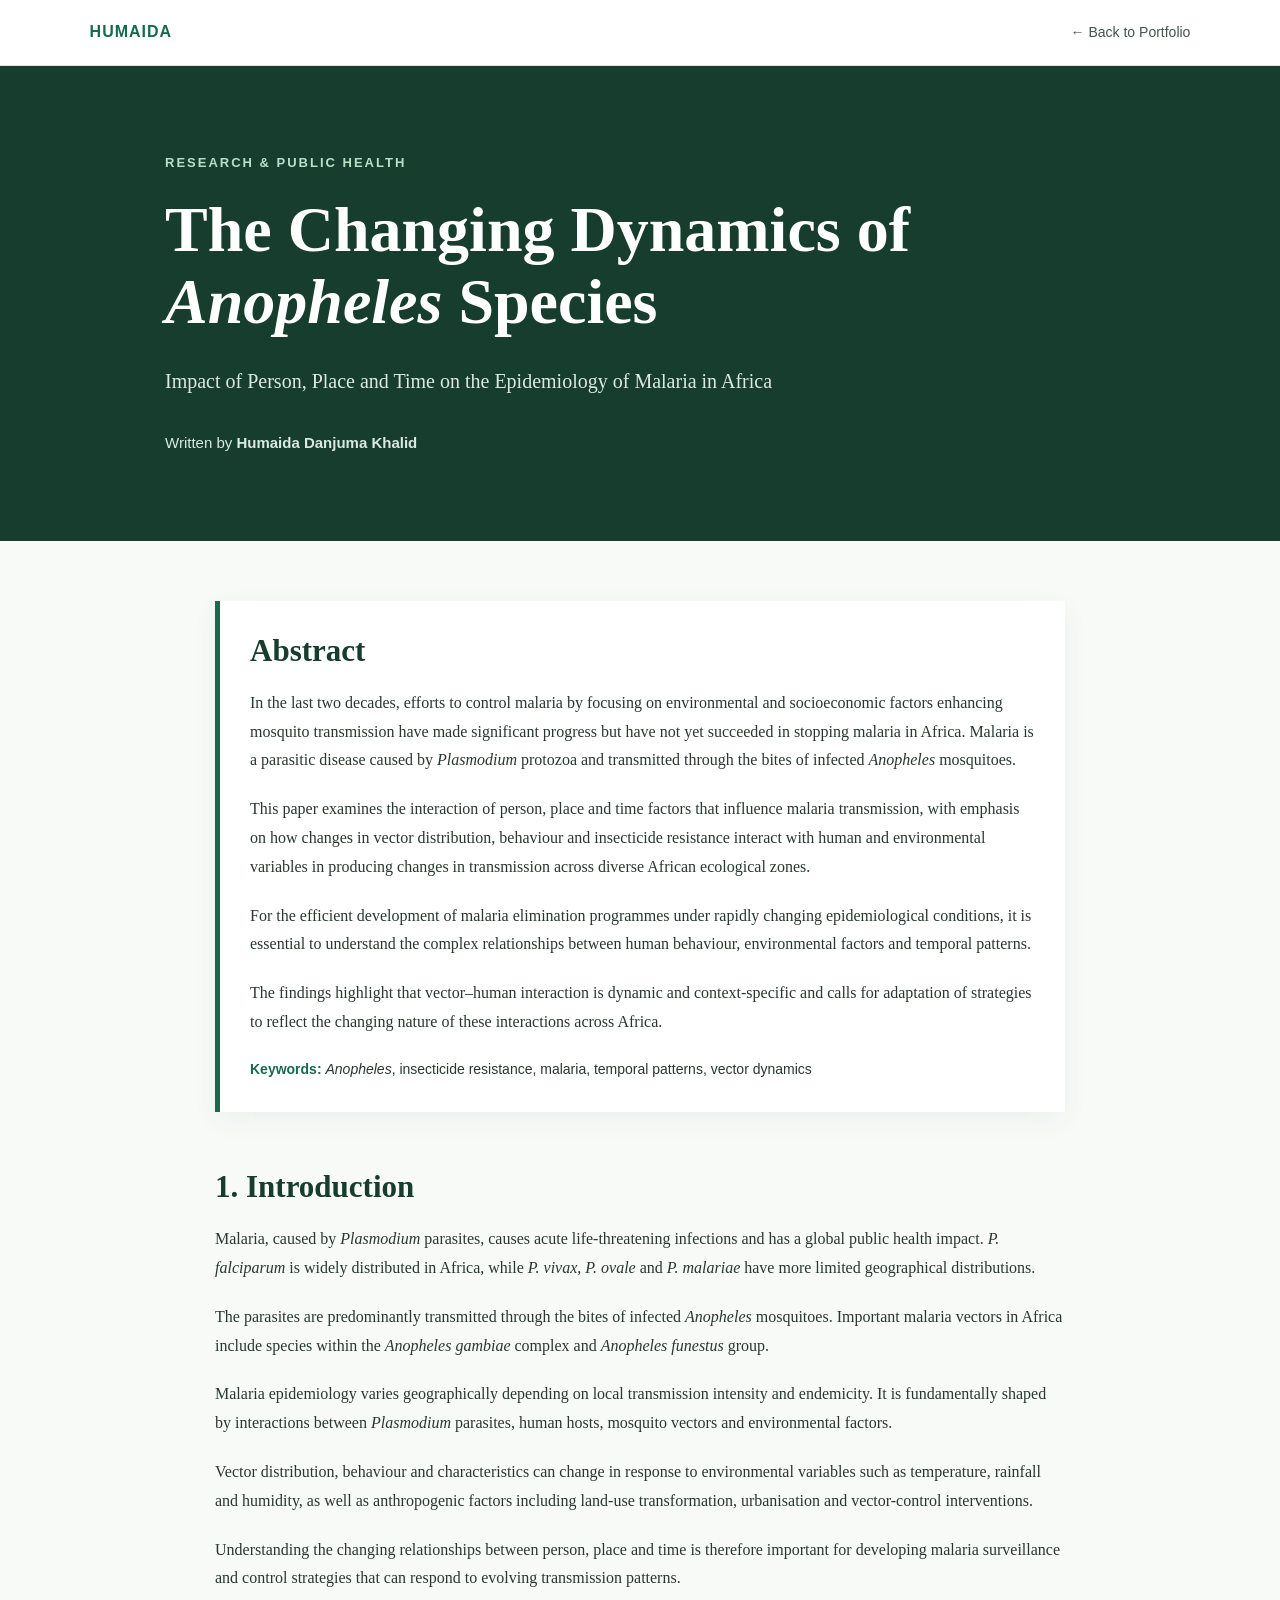
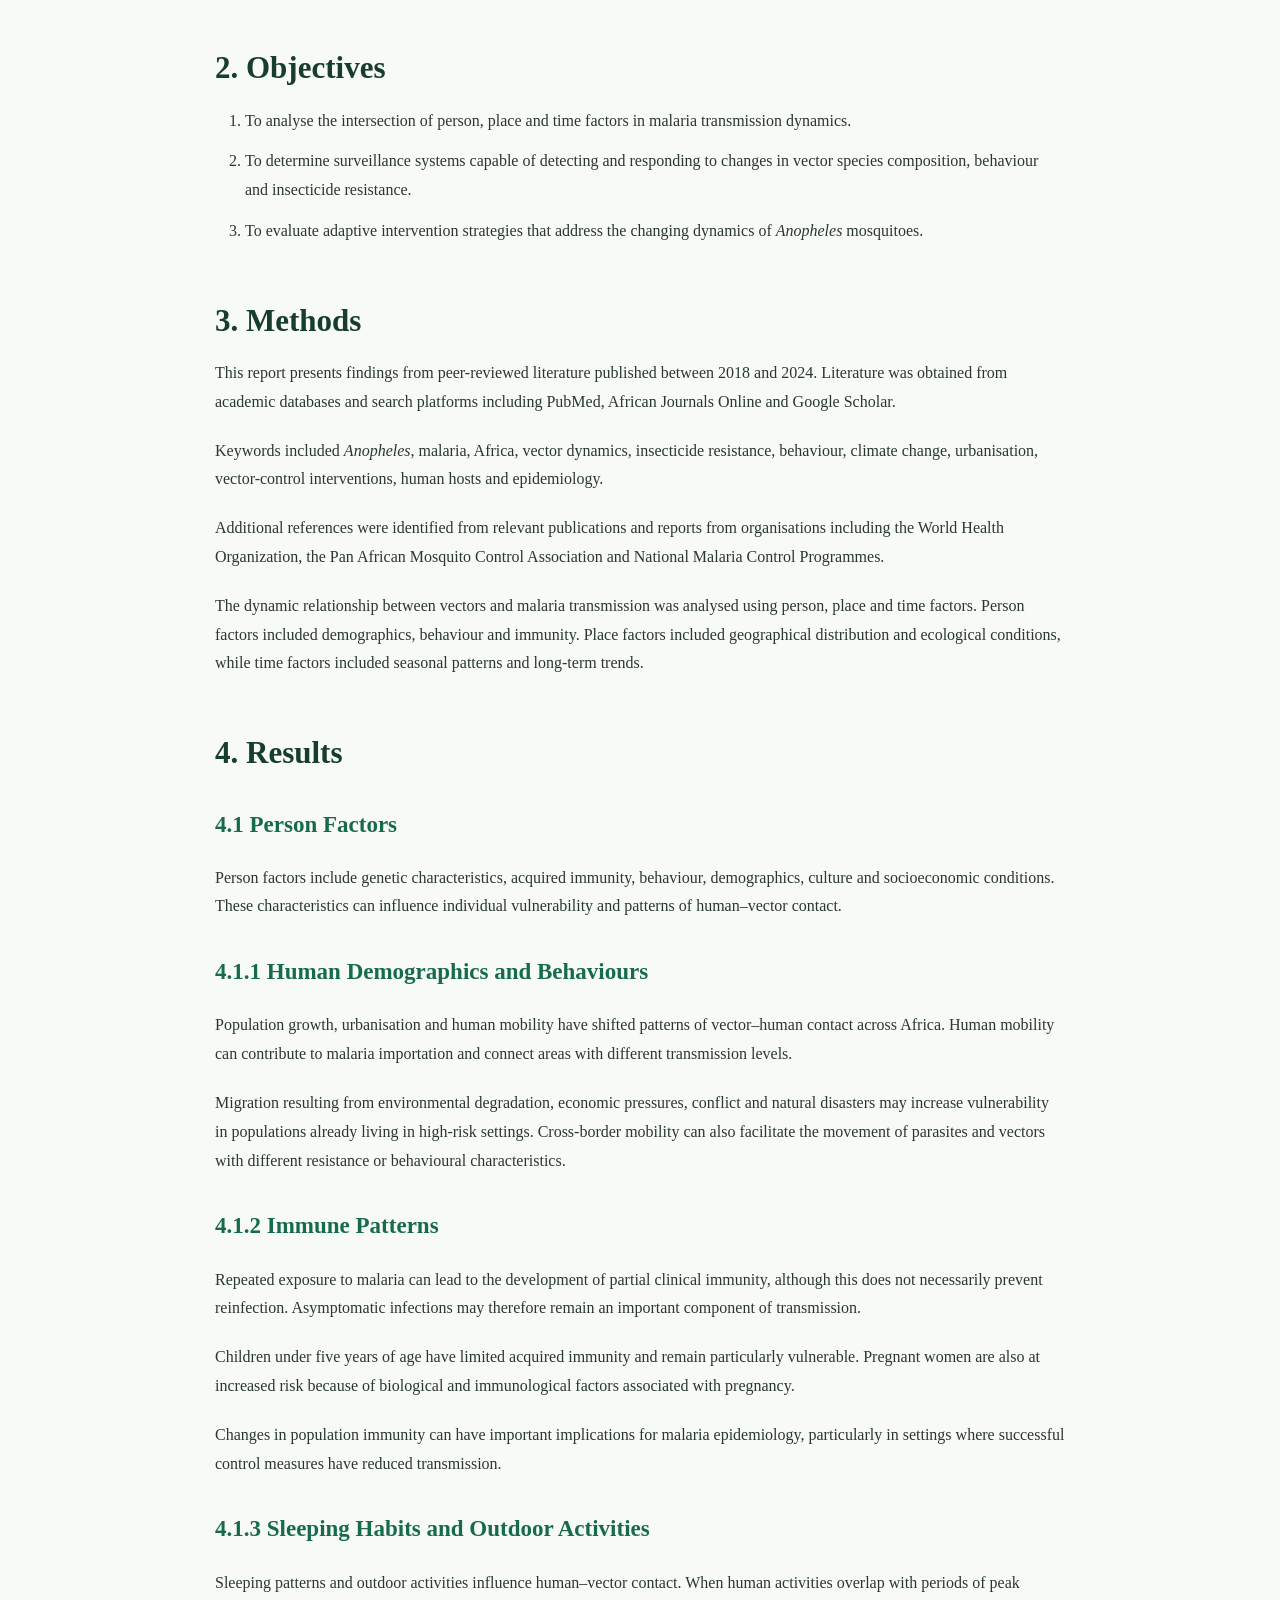
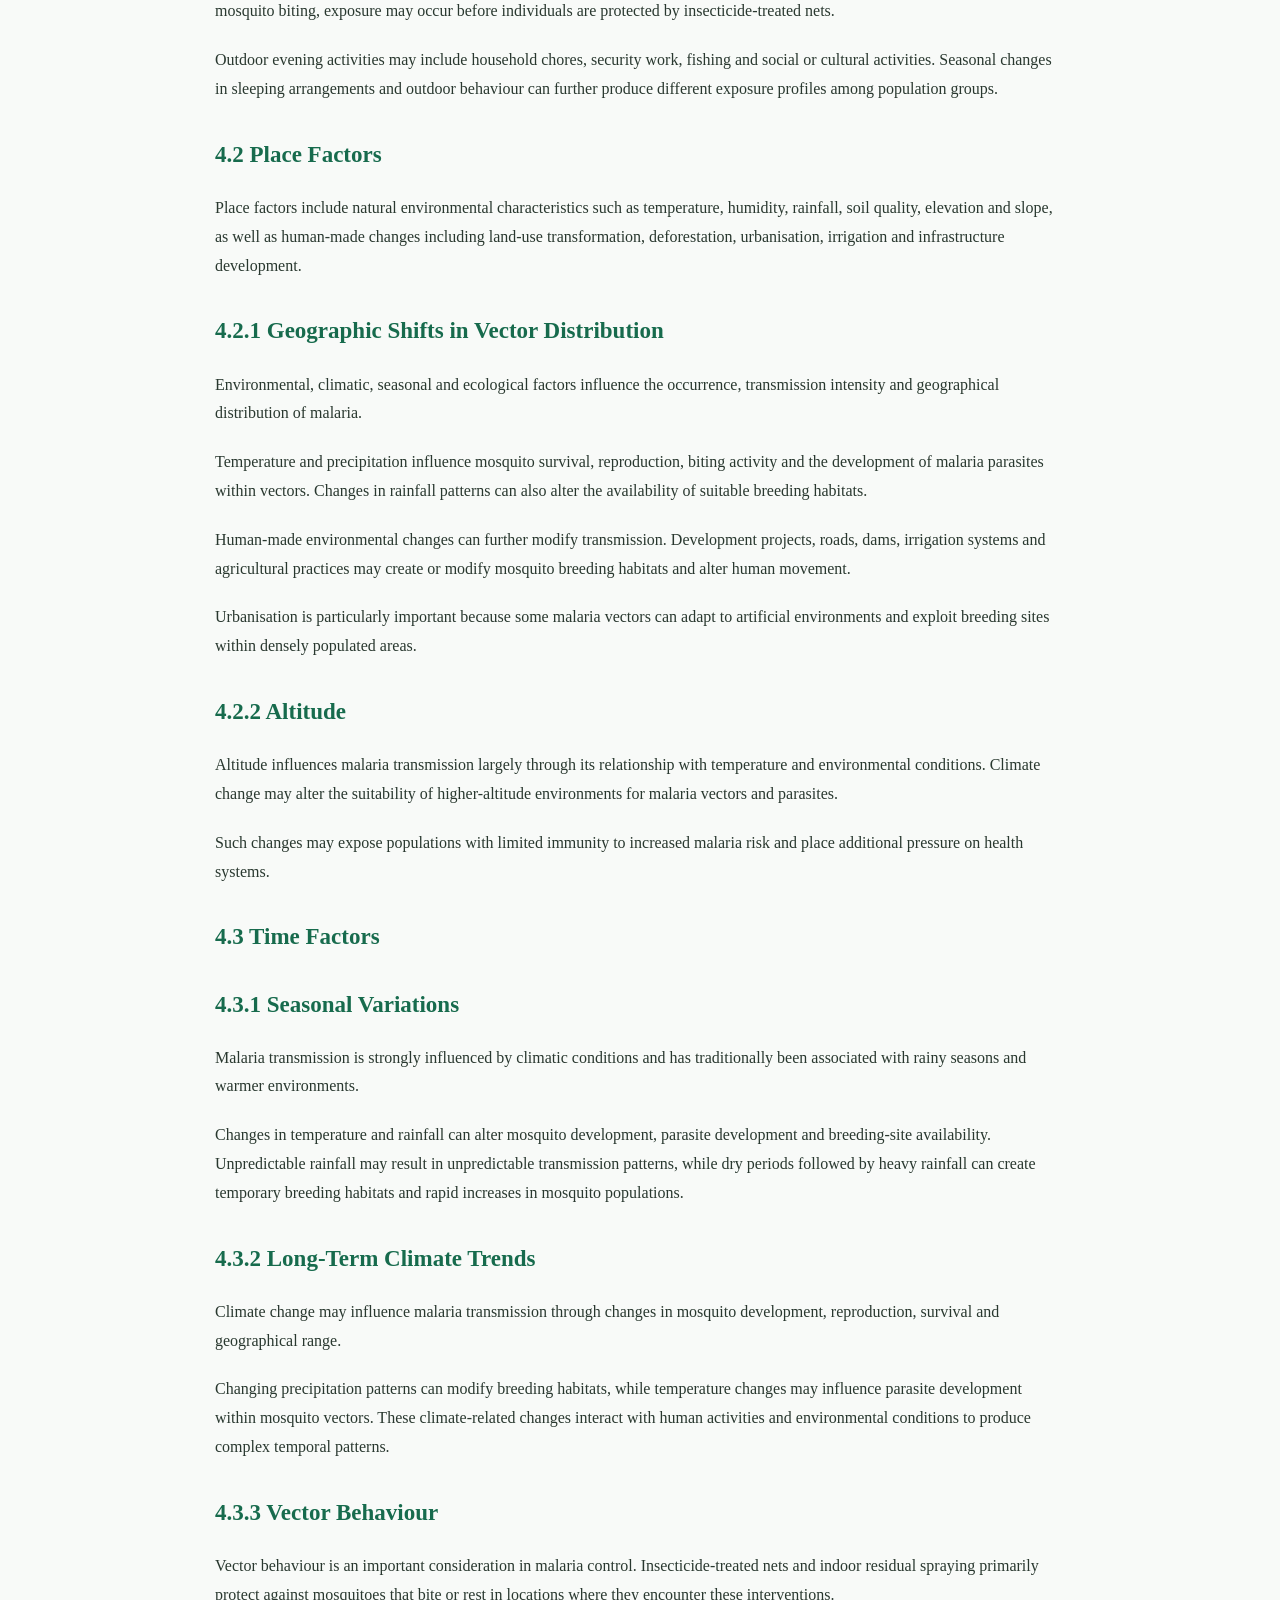
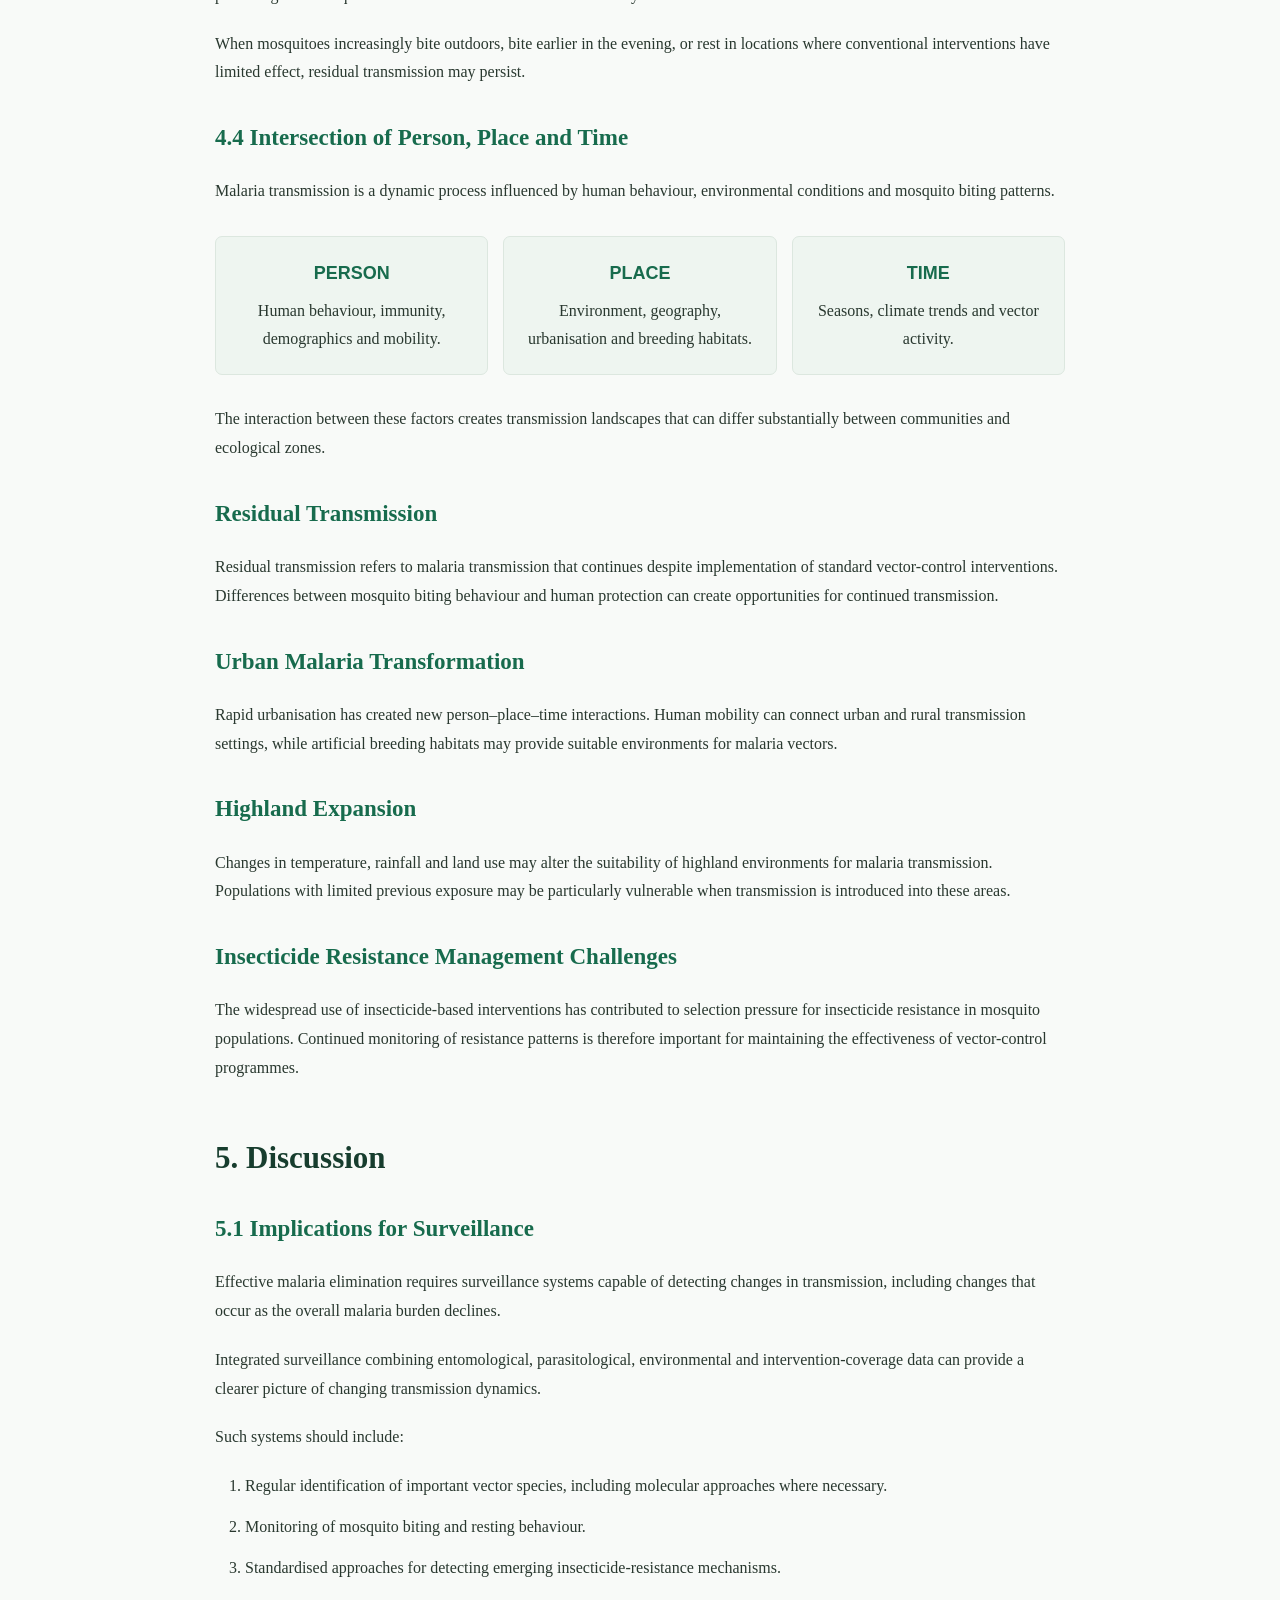
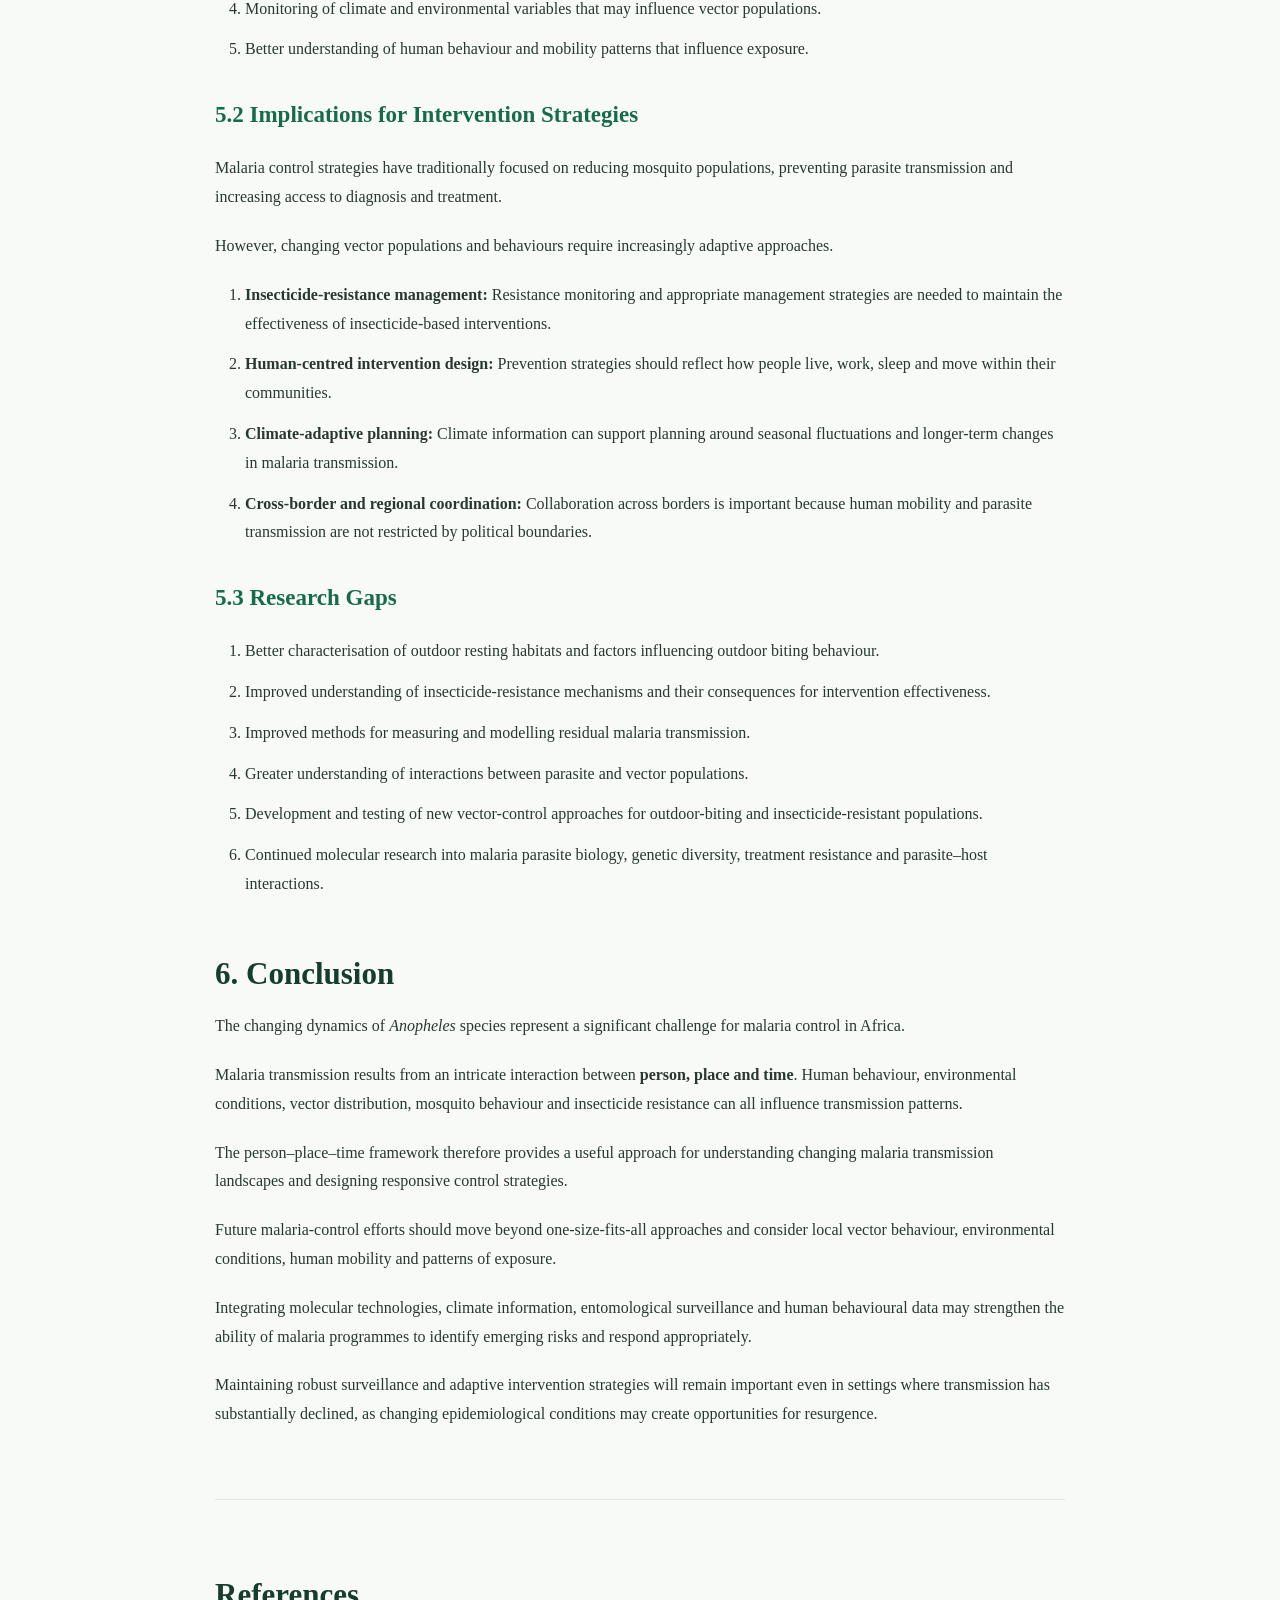
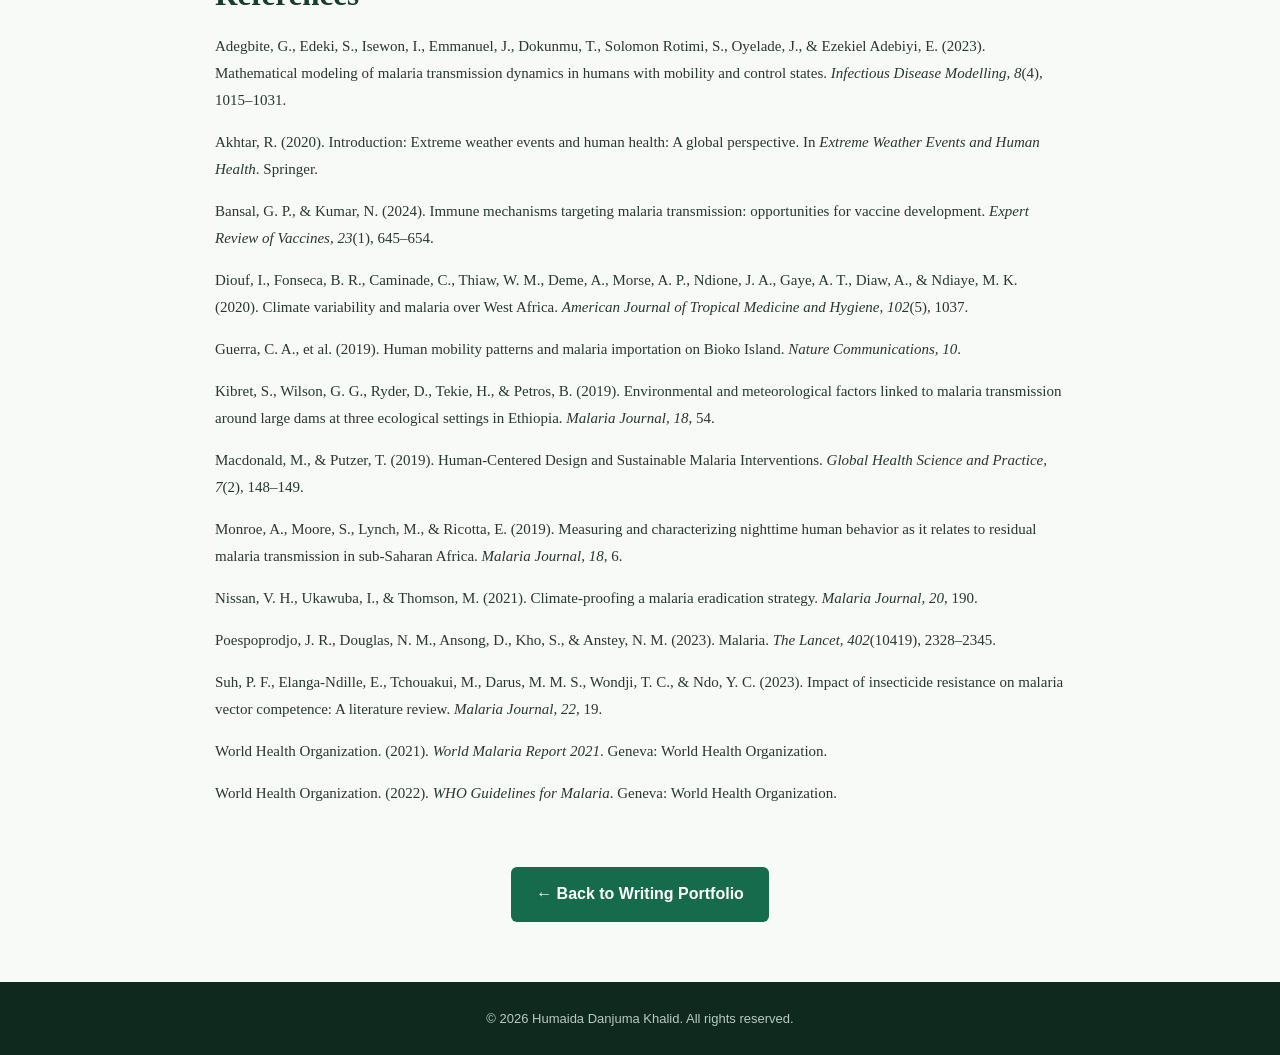
==== anopheles-malaria.html @ da70927d "Anopheles malaria research article" ====
<!DOCTYPE html>
<html lang="en">
<head>
  <meta charset="UTF-8">
  <meta name="viewport" content="width=device-width, initial-scale=1.0">

  <title>The Changing Dynamics of Anopheles Species | Humaida Danjuma Khalid</title>

  <style>
    * {
      box-sizing: border-box;
    }

    body {
      margin: 0;
      background: #f8faf8;
      color: #29382f;
      font-family: Georgia, "Times New Roman", serif;
      line-height: 1.8;
    }

    nav {
      background: white;
      border-bottom: 1px solid #dce7df;
      padding: 18px 7%;
      display: flex;
      justify-content: space-between;
      align-items: center;
      position: sticky;
      top: 0;
      z-index: 20;
    }

    .logo {
      color: #176b4d;
      font-family: Arial, sans-serif;
      font-weight: bold;
      letter-spacing: 1px;
    }

    nav a {
      color: #40564b;
      text-decoration: none;
      font-family: Arial, sans-serif;
      font-size: 14px;
    }

    .article-header {
      background: #173d2e;
      color: white;
      padding: 85px 7%;
    }

    .article-header-inner {
      max-width: 950px;
      margin: auto;
    }

    .category {
      color: #b9dfc9;
      font-family: Arial, sans-serif;
      text-transform: uppercase;
      font-size: 13px;
      font-weight: bold;
      letter-spacing: 2px;
      margin-bottom: 20px;
    }

    h1 {
      font-size: clamp(36px, 6vw, 64px);
      line-height: 1.12;
      margin: 0 0 25px;
    }

    .subtitle {
      font-size: 20px;
      color: #dce9e1;
      max-width: 850px;
    }

    .author {
      margin-top: 30px;
      font-family: Arial, sans-serif;
      font-size: 15px;
      color: #dce9e1;
    }

    main {
      max-width: 900px;
      margin: 60px auto;
      padding: 0 25px;
    }

    .abstract {
      background: white;
      border-left: 5px solid #176b4d;
      padding: 30px;
      margin-bottom: 55px;
      box-shadow: 0 8px 25px rgba(30, 70, 50, 0.05);
    }

    .abstract h2 {
      margin-top: 0;
    }

    .keywords {
      margin-top: 20px;
      font-family: Arial, sans-serif;
      font-size: 14px;
    }

    .keywords strong {
      color: #176b4d;
    }

    h2 {
      color: #173d2e;
      font-size: 31px;
      margin-top: 55px;
      margin-bottom: 18px;
      line-height: 1.3;
    }

    h3 {
      color: #176b4d;
      font-size: 23px;
      margin-top: 35px;
      line-height: 1.4;
    }

    p {
      margin-bottom: 20px;
    }

    ol, ul {
      padding-left: 30px;
    }

    li {
      margin-bottom: 12px;
    }

    .framework {
      display: grid;
      grid-template-columns: repeat(3, 1fr);
      gap: 15px;
      margin: 30px 0;
    }

    .framework div {
      background: #eef5f0;
      border: 1px solid #dce7df;
      padding: 20px;
      text-align: center;
      border-radius: 7px;
    }

    .framework strong {
      display: block;
      color: #176b4d;
      font-family: Arial, sans-serif;
      font-size: 18px;
      margin-bottom: 7px;
    }

    .references {
      border-top: 1px solid #dce7df;
      margin-top: 70px;
      padding-top: 20px;
    }

    .references p {
      font-size: 15px;
      margin-bottom: 14px;
      overflow-wrap: anywhere;
    }

    .back {
      margin-top: 60px;
      text-align: center;
    }

    .button {
      display: inline-block;
      background: #176b4d;
      color: white;
      text-decoration: none;
      padding: 13px 25px;
      border-radius: 6px;
      font-family: Arial, sans-serif;
      font-weight: bold;
    }

    .button:hover {
      background: #0f513a;
    }

    footer {
      background: #10291f;
      color: #b9c9c0;
      text-align: center;
      padding: 25px;
      font-family: Arial, sans-serif;
      font-size: 13px;
    }

    @media (max-width: 700px) {
      .article-header {
        padding: 60px 6%;
      }

      main {
        padding: 0 18px;
        margin-top: 40px;
      }

      .framework {
        grid-template-columns: 1fr;
      }

      h2 {
        font-size: 27px;
      }
    }
  </style>
</head>

<body>

<nav>
  <div class="logo">HUMAIDA</div>
  <a href="index.html">← Back to Portfolio</a>
</nav>

<header class="article-header">
  <div class="article-header-inner">

    <div class="category">Research & Public Health</div>

    <h1>
      The Changing Dynamics of <i>Anopheles</i> Species
    </h1>

    <div class="subtitle">
      Impact of Person, Place and Time on the Epidemiology of Malaria in Africa
    </div>

    <div class="author">
      Written by <strong>Humaida Danjuma Khalid</strong>
    </div>

  </div>
</header>

<main>

  <section class="abstract">

    <h2>Abstract</h2>

    <p>
      In the last two decades, efforts to control malaria by focusing on
      environmental and socioeconomic factors enhancing mosquito transmission
      have made significant progress but have not yet succeeded in stopping
      malaria in Africa. Malaria is a parasitic disease caused by
      <i>Plasmodium</i> protozoa and transmitted through the bites of infected
      <i>Anopheles</i> mosquitoes.
    </p>

    <p>
      This paper examines the interaction of person, place and time factors
      that influence malaria transmission, with emphasis on how changes in
      vector distribution, behaviour and insecticide resistance interact with
      human and environmental variables in producing changes in transmission
      across diverse African ecological zones.
    </p>

    <p>
      For the efficient development of malaria elimination programmes under
      rapidly changing epidemiological conditions, it is essential to
      understand the complex relationships between human behaviour,
      environmental factors and temporal patterns.
    </p>

    <p>
      The findings highlight that vector–human interaction is dynamic and
      context-specific and calls for adaptation of strategies to reflect the
      changing nature of these interactions across Africa.
    </p>

    <div class="keywords">
      <strong>Keywords:</strong>
      <i>Anopheles</i>, insecticide resistance, malaria, temporal patterns,
      vector dynamics
    </div>

  </section>


  <h2>1. Introduction</h2>

  <p>
    Malaria, caused by <i>Plasmodium</i> parasites, causes acute
    life-threatening infections and has a global public health impact.
    <i>P. falciparum</i> is widely distributed in Africa, while
    <i>P. vivax</i>, <i>P. ovale</i> and <i>P. malariae</i> have more
    limited geographical distributions.
  </p>

  <p>
    The parasites are predominantly transmitted through the bites of infected
    <i>Anopheles</i> mosquitoes. Important malaria vectors in Africa include
    species within the <i>Anopheles gambiae</i> complex and
    <i>Anopheles funestus</i> group.
  </p>

  <p>
    Malaria epidemiology varies geographically depending on local transmission
    intensity and endemicity. It is fundamentally shaped by interactions
    between <i>Plasmodium</i> parasites, human hosts, mosquito vectors and
    environmental factors.
  </p>

  <p>
    Vector distribution, behaviour and characteristics can change in response
    to environmental variables such as temperature, rainfall and humidity,
    as well as anthropogenic factors including land-use transformation,
    urbanisation and vector-control interventions.
  </p>

  <p>
    Understanding the changing relationships between person, place and time is
    therefore important for developing malaria surveillance and control
    strategies that can respond to evolving transmission patterns.
  </p>


  <h2>2. Objectives</h2>

  <ol>
    <li>
      To analyse the intersection of person, place and time factors in malaria
      transmission dynamics.
    </li>

    <li>
      To determine surveillance systems capable of detecting and responding to
      changes in vector species composition, behaviour and insecticide
      resistance.
    </li>

    <li>
      To evaluate adaptive intervention strategies that address the changing
      dynamics of <i>Anopheles</i> mosquitoes.
    </li>
  </ol>


  <h2>3. Methods</h2>

  <p>
    This report presents findings from peer-reviewed literature published
    between 2018 and 2024. Literature was obtained from academic databases
    and search platforms including PubMed, African Journals Online and
    Google Scholar.
  </p>

  <p>
    Keywords included <i>Anopheles</i>, malaria, Africa, vector dynamics,
    insecticide resistance, behaviour, climate change, urbanisation,
    vector-control interventions, human hosts and epidemiology.
  </p>

  <p>
    Additional references were identified from relevant publications and
    reports from organisations including the World Health Organization,
    the Pan African Mosquito Control Association and National Malaria Control
    Programmes.
  </p>

  <p>
    The dynamic relationship between vectors and malaria transmission was
    analysed using person, place and time factors. Person factors included
    demographics, behaviour and immunity. Place factors included geographical
    distribution and ecological conditions, while time factors included
    seasonal patterns and long-term trends.
  </p>


  <h2>4. Results</h2>

  <h3>4.1 Person Factors</h3>

  <p>
    Person factors include genetic characteristics, acquired immunity,
    behaviour, demographics, culture and socioeconomic conditions. These
    characteristics can influence individual vulnerability and patterns of
    human–vector contact.
  </p>

  <h3>4.1.1 Human Demographics and Behaviours</h3>

  <p>
    Population growth, urbanisation and human mobility have shifted patterns
    of vector–human contact across Africa. Human mobility can contribute to
    malaria importation and connect areas with different transmission levels.
  </p>

  <p>
    Migration resulting from environmental degradation, economic pressures,
    conflict and natural disasters may increase vulnerability in populations
    already living in high-risk settings. Cross-border mobility can also
    facilitate the movement of parasites and vectors with different
    resistance or behavioural characteristics.
  </p>

  <h3>4.1.2 Immune Patterns</h3>

  <p>
    Repeated exposure to malaria can lead to the development of partial
    clinical immunity, although this does not necessarily prevent
    reinfection. Asymptomatic infections may therefore remain an important
    component of transmission.
  </p>

  <p>
    Children under five years of age have limited acquired immunity and remain
    particularly vulnerable. Pregnant women are also at increased risk because
    of biological and immunological factors associated with pregnancy.
  </p>

  <p>
    Changes in population immunity can have important implications for malaria
    epidemiology, particularly in settings where successful control measures
    have reduced transmission.
  </p>


  <h3>4.1.3 Sleeping Habits and Outdoor Activities</h3>

  <p>
    Sleeping patterns and outdoor activities influence human–vector contact.
    When human activities overlap with periods of peak mosquito biting,
    exposure may occur before individuals are protected by insecticide-treated
    nets.
  </p>

  <p>
    Outdoor evening activities may include household chores, security work,
    fishing and social or cultural activities. Seasonal changes in sleeping
    arrangements and outdoor behaviour can further produce different exposure
    profiles among population groups.
  </p>


  <h3>4.2 Place Factors</h3>

  <p>
    Place factors include natural environmental characteristics such as
    temperature, humidity, rainfall, soil quality, elevation and slope, as
    well as human-made changes including land-use transformation,
    deforestation, urbanisation, irrigation and infrastructure development.
  </p>


  <h3>4.2.1 Geographic Shifts in Vector Distribution</h3>

  <p>
    Environmental, climatic, seasonal and ecological factors influence the
    occurrence, transmission intensity and geographical distribution of
    malaria.
  </p>

  <p>
    Temperature and precipitation influence mosquito survival, reproduction,
    biting activity and the development of malaria parasites within vectors.
    Changes in rainfall patterns can also alter the availability of suitable
    breeding habitats.
  </p>

  <p>
    Human-made environmental changes can further modify transmission.
    Development projects, roads, dams, irrigation systems and agricultural
    practices may create or modify mosquito breeding habitats and alter human
    movement.
  </p>

  <p>
    Urbanisation is particularly important because some malaria vectors can
    adapt to artificial environments and exploit breeding sites within
    densely populated areas.
  </p>


  <h3>4.2.2 Altitude</h3>

  <p>
    Altitude influences malaria transmission largely through its relationship
    with temperature and environmental conditions. Climate change may alter
    the suitability of higher-altitude environments for malaria vectors and
    parasites.
  </p>

  <p>
    Such changes may expose populations with limited immunity to increased
    malaria risk and place additional pressure on health systems.
  </p>


  <h3>4.3 Time Factors</h3>

  <h3>4.3.1 Seasonal Variations</h3>

  <p>
    Malaria transmission is strongly influenced by climatic conditions and
    has traditionally been associated with rainy seasons and warmer
    environments.
  </p>

  <p>
    Changes in temperature and rainfall can alter mosquito development,
    parasite development and breeding-site availability. Unpredictable
    rainfall may result in unpredictable transmission patterns, while dry
    periods followed by heavy rainfall can create temporary breeding habitats
    and rapid increases in mosquito populations.
  </p>


  <h3>4.3.2 Long-Term Climate Trends</h3>

  <p>
    Climate change may influence malaria transmission through changes in
    mosquito development, reproduction, survival and geographical range.
  </p>

  <p>
    Changing precipitation patterns can modify breeding habitats, while
    temperature changes may influence parasite development within mosquito
    vectors. These climate-related changes interact with human activities and
    environmental conditions to produce complex temporal patterns.
  </p>


  <h3>4.3.3 Vector Behaviour</h3>

  <p>
    Vector behaviour is an important consideration in malaria control.
    Insecticide-treated nets and indoor residual spraying primarily protect
    against mosquitoes that bite or rest in locations where they encounter
    these interventions.
  </p>

  <p>
    When mosquitoes increasingly bite outdoors, bite earlier in the evening,
    or rest in locations where conventional interventions have limited
    effect, residual transmission may persist.
  </p>


  <h3>4.4 Intersection of Person, Place and Time</h3>

  <p>
    Malaria transmission is a dynamic process influenced by human behaviour,
    environmental conditions and mosquito biting patterns.
  </p>

  <div class="framework">

    <div>
      <strong>PERSON</strong>
      Human behaviour, immunity, demographics and mobility.
    </div>

    <div>
      <strong>PLACE</strong>
      Environment, geography, urbanisation and breeding habitats.
    </div>

    <div>
      <strong>TIME</strong>
      Seasons, climate trends and vector activity.
    </div>

  </div>

  <p>
    The interaction between these factors creates transmission landscapes
    that can differ substantially between communities and ecological zones.
  </p>


  <h3>Residual Transmission</h3>

  <p>
    Residual transmission refers to malaria transmission that continues
    despite implementation of standard vector-control interventions.
    Differences between mosquito biting behaviour and human protection can
    create opportunities for continued transmission.
  </p>


  <h3>Urban Malaria Transformation</h3>

  <p>
    Rapid urbanisation has created new person–place–time interactions.
    Human mobility can connect urban and rural transmission settings, while
    artificial breeding habitats may provide suitable environments for
    malaria vectors.
  </p>


  <h3>Highland Expansion</h3>

  <p>
    Changes in temperature, rainfall and land use may alter the suitability
    of highland environments for malaria transmission. Populations with
    limited previous exposure may be particularly vulnerable when transmission
    is introduced into these areas.
  </p>


  <h3>Insecticide Resistance Management Challenges</h3>

  <p>
    The widespread use of insecticide-based interventions has contributed to
    selection pressure for insecticide resistance in mosquito populations.
    Continued monitoring of resistance patterns is therefore important for
    maintaining the effectiveness of vector-control programmes.
  </p>


  <h2>5. Discussion</h2>

  <h3>5.1 Implications for Surveillance</h3>

  <p>
    Effective malaria elimination requires surveillance systems capable of
    detecting changes in transmission, including changes that occur as the
    overall malaria burden declines.
  </p>

  <p>
    Integrated surveillance combining entomological, parasitological,
    environmental and intervention-coverage data can provide a clearer picture
    of changing transmission dynamics.
  </p>

  <p>Such systems should include:</p>

  <ol>
    <li>
      Regular identification of important vector species, including molecular
      approaches where necessary.
    </li>

    <li>
      Monitoring of mosquito biting and resting behaviour.
    </li>

    <li>
      Standardised approaches for detecting emerging insecticide-resistance
      mechanisms.
    </li>

    <li>
      Monitoring of climate and environmental variables that may influence
      vector populations.
    </li>

    <li>
      Better understanding of human behaviour and mobility patterns that
      influence exposure.
    </li>
  </ol>


  <h3>5.2 Implications for Intervention Strategies</h3>

  <p>
    Malaria control strategies have traditionally focused on reducing mosquito
    populations, preventing parasite transmission and increasing access to
    diagnosis and treatment.
  </p>

  <p>
    However, changing vector populations and behaviours require increasingly
    adaptive approaches.
  </p>

  <ol>

    <li>
      <strong>Insecticide-resistance management:</strong>
      Resistance monitoring and appropriate management strategies are needed
      to maintain the effectiveness of insecticide-based interventions.
    </li>

    <li>
      <strong>Human-centred intervention design:</strong>
      Prevention strategies should reflect how people live, work, sleep and
      move within their communities.
    </li>

    <li>
      <strong>Climate-adaptive planning:</strong>
      Climate information can support planning around seasonal fluctuations
      and longer-term changes in malaria transmission.
    </li>

    <li>
      <strong>Cross-border and regional coordination:</strong>
      Collaboration across borders is important because human mobility and
      parasite transmission are not restricted by political boundaries.
    </li>

  </ol>


  <h3>5.3 Research Gaps</h3>

  <ol>

    <li>
      Better characterisation of outdoor resting habitats and factors
      influencing outdoor biting behaviour.
    </li>

    <li>
      Improved understanding of insecticide-resistance mechanisms and their
      consequences for intervention effectiveness.
    </li>

    <li>
      Improved methods for measuring and modelling residual malaria
      transmission.
    </li>

    <li>
      Greater understanding of interactions between parasite and vector
      populations.
    </li>

    <li>
      Development and testing of new vector-control approaches for
      outdoor-biting and insecticide-resistant populations.
    </li>

    <li>
      Continued molecular research into malaria parasite biology, genetic
      diversity, treatment resistance and parasite–host interactions.
    </li>

  </ol>


  <h2>6. Conclusion</h2>

  <p>
    The changing dynamics of <i>Anopheles</i> species represent a significant
    challenge for malaria control in Africa.
  </p>

  <p>
    Malaria transmission results from an intricate interaction between
    <strong>person, place and time</strong>. Human behaviour, environmental
    conditions, vector distribution, mosquito behaviour and insecticide
    resistance can all influence transmission patterns.
  </p>

  <p>
    The person–place–time framework therefore provides a useful approach for
    understanding changing malaria transmission landscapes and designing
    responsive control strategies.
  </p>

  <p>
    Future malaria-control efforts should move beyond one-size-fits-all
    approaches and consider local vector behaviour, environmental conditions,
    human mobility and patterns of exposure.
  </p>

  <p>
    Integrating molecular technologies, climate information, entomological
    surveillance and human behavioural data may strengthen the ability of
    malaria programmes to identify emerging risks and respond appropriately.
  </p>

  <p>
    Maintaining robust surveillance and adaptive intervention strategies will
    remain important even in settings where transmission has substantially
    declined, as changing epidemiological conditions may create opportunities
    for resurgence.
  </p>


  <section class="references">

    <h2>References</h2>

    <p>
      Adegbite, G., Edeki, S., Isewon, I., Emmanuel, J., Dokunmu, T.,
      Solomon Rotimi, S., Oyelade, J., &amp; Ezekiel Adebiyi, E. (2023).
      Mathematical modeling of malaria transmission dynamics in humans with
      mobility and control states. <i>Infectious Disease Modelling, 8</i>(4),
      1015–1031.
    </p>

    <p>
      Akhtar, R. (2020). Introduction: Extreme weather events and human health:
      A global perspective. In <i>Extreme Weather Events and Human Health</i>.
      Springer.
    </p>

    <p>
      Bansal, G. P., &amp; Kumar, N. (2024). Immune mechanisms targeting
      malaria transmission: opportunities for vaccine development.
      <i>Expert Review of Vaccines, 23</i>(1), 645–654.
    </p>

    <p>
      Diouf, I., Fonseca, B. R., Caminade, C., Thiaw, W. M., Deme, A.,
      Morse, A. P., Ndione, J. A., Gaye, A. T., Diaw, A., &amp; Ndiaye, M. K.
      (2020). Climate variability and malaria over West Africa.
      <i>American Journal of Tropical Medicine and Hygiene, 102</i>(5), 1037.
    </p>

    <p>
      Guerra, C. A., et al. (2019). Human mobility patterns and malaria
      importation on Bioko Island. <i>Nature Communications, 10</i>.
    </p>

    <p>
      Kibret, S., Wilson, G. G., Ryder, D., Tekie, H., &amp; Petros, B. (2019).
      Environmental and meteorological factors linked to malaria transmission
      around large dams at three ecological settings in Ethiopia.
      <i>Malaria Journal, 18</i>, 54.
    </p>

    <p>
      Macdonald, M., &amp; Putzer, T. (2019). Human-Centered Design and
      Sustainable Malaria Interventions. <i>Global Health Science and Practice,
      7</i>(2), 148–149.
    </p>

    <p>
      Monroe, A., Moore, S., Lynch, M., &amp; Ricotta, E. (2019). Measuring
      and characterizing nighttime human behavior as it relates to residual
      malaria transmission in sub-Saharan Africa. <i>Malaria Journal, 18</i>, 6.
    </p>

    <p>
      Nissan, V. H., Ukawuba, I., &amp; Thomson, M. (2021). Climate-proofing
      a malaria eradication strategy. <i>Malaria Journal, 20</i>, 190.
    </p>

    <p>
      Poespoprodjo, J. R., Douglas, N. M., Ansong, D., Kho, S., &amp;
      Anstey, N. M. (2023). Malaria. <i>The Lancet, 402</i>(10419), 2328–2345.
    </p>

    <p>
      Suh, P. F., Elanga-Ndille, E., Tchouakui, M., Darus, M. M. S.,
      Wondji, T. C., &amp; Ndo, Y. C. (2023). Impact of insecticide resistance
      on malaria vector competence: A literature review.
      <i>Malaria Journal, 22</i>, 19.
    </p>

    <p>
      World Health Organization. (2021). <i>World Malaria Report 2021</i>.
      Geneva: World Health Organization.
    </p>

    <p>
      World Health Organization. (2022). <i>WHO Guidelines for Malaria</i>.
      Geneva: World Health Organization.
    </p>

  </section>


  <div class="back">
    <a href="index.html" class="button">
      ← Back to Writing Portfolio
    </a>
  </div>

</main>

<footer>
  © 2026 Humaida Danjuma Khalid. All rights reserved.
</footer>

</body>
</html>
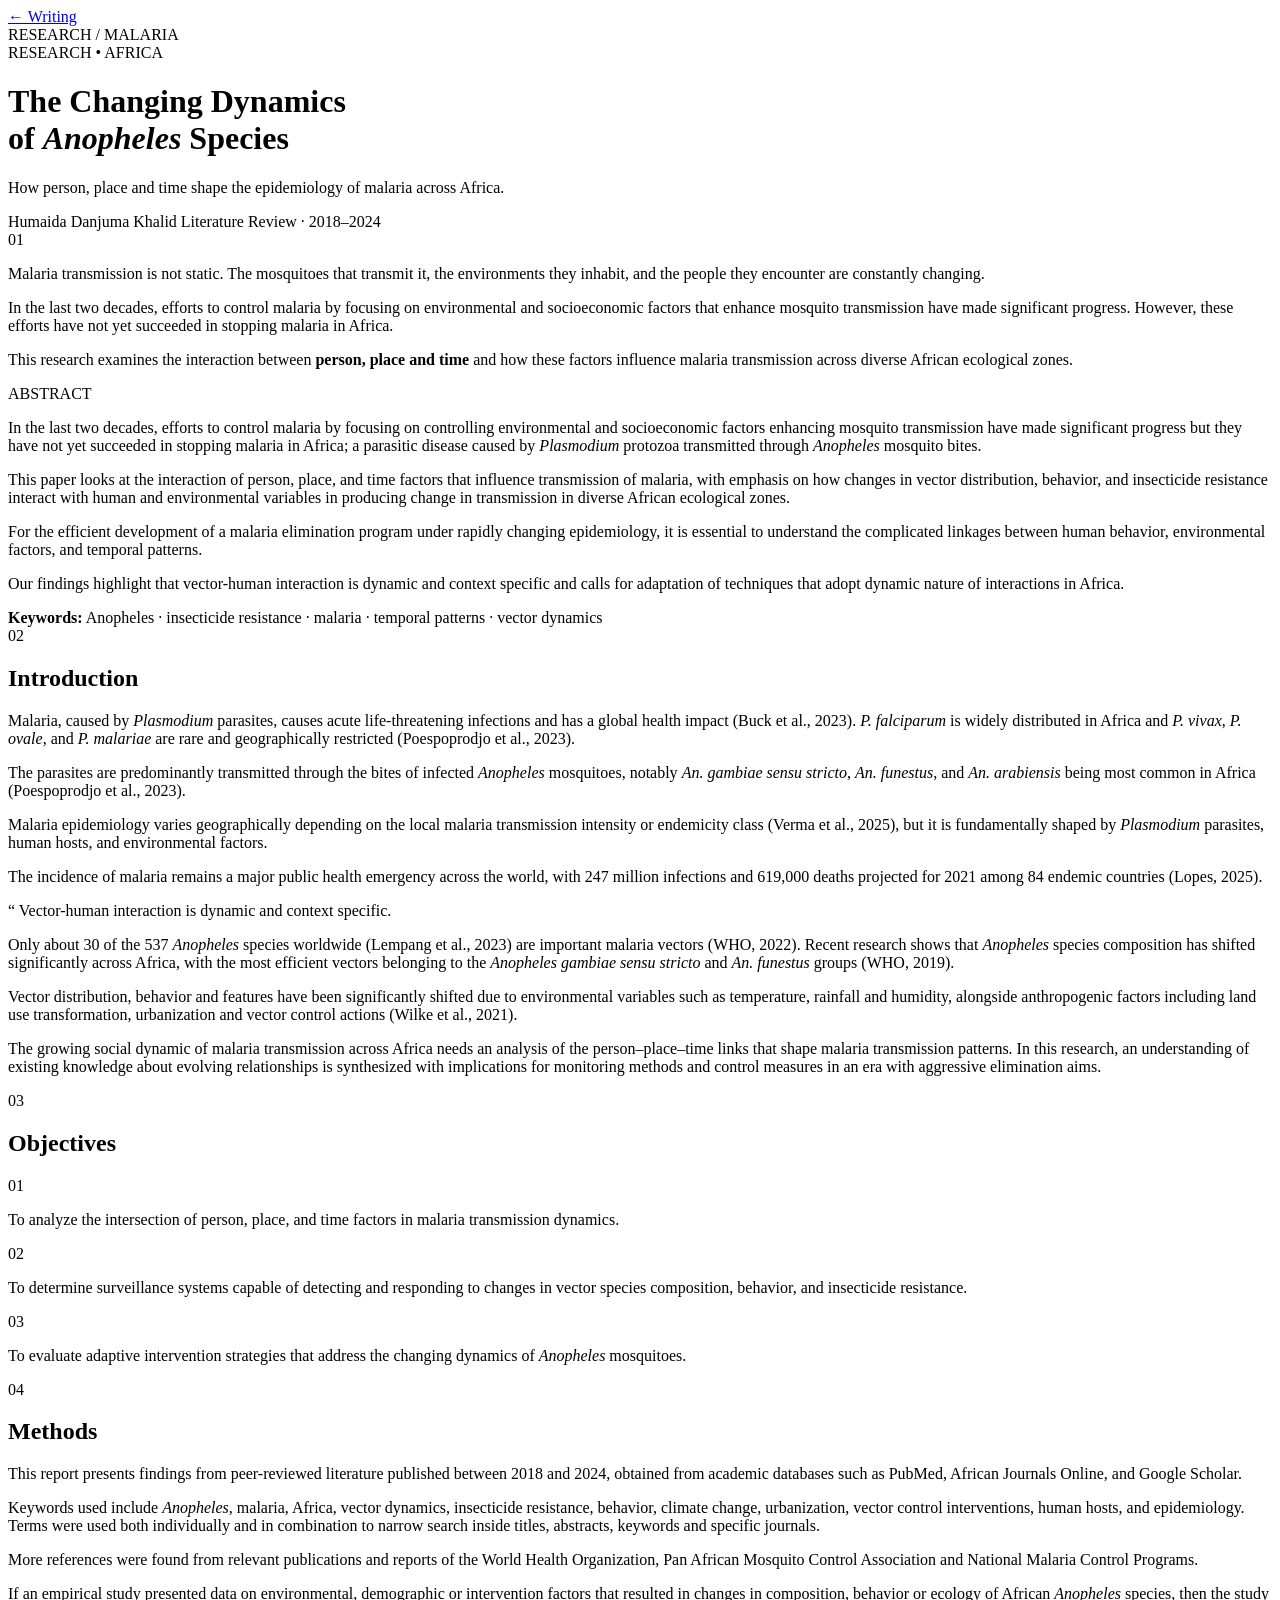
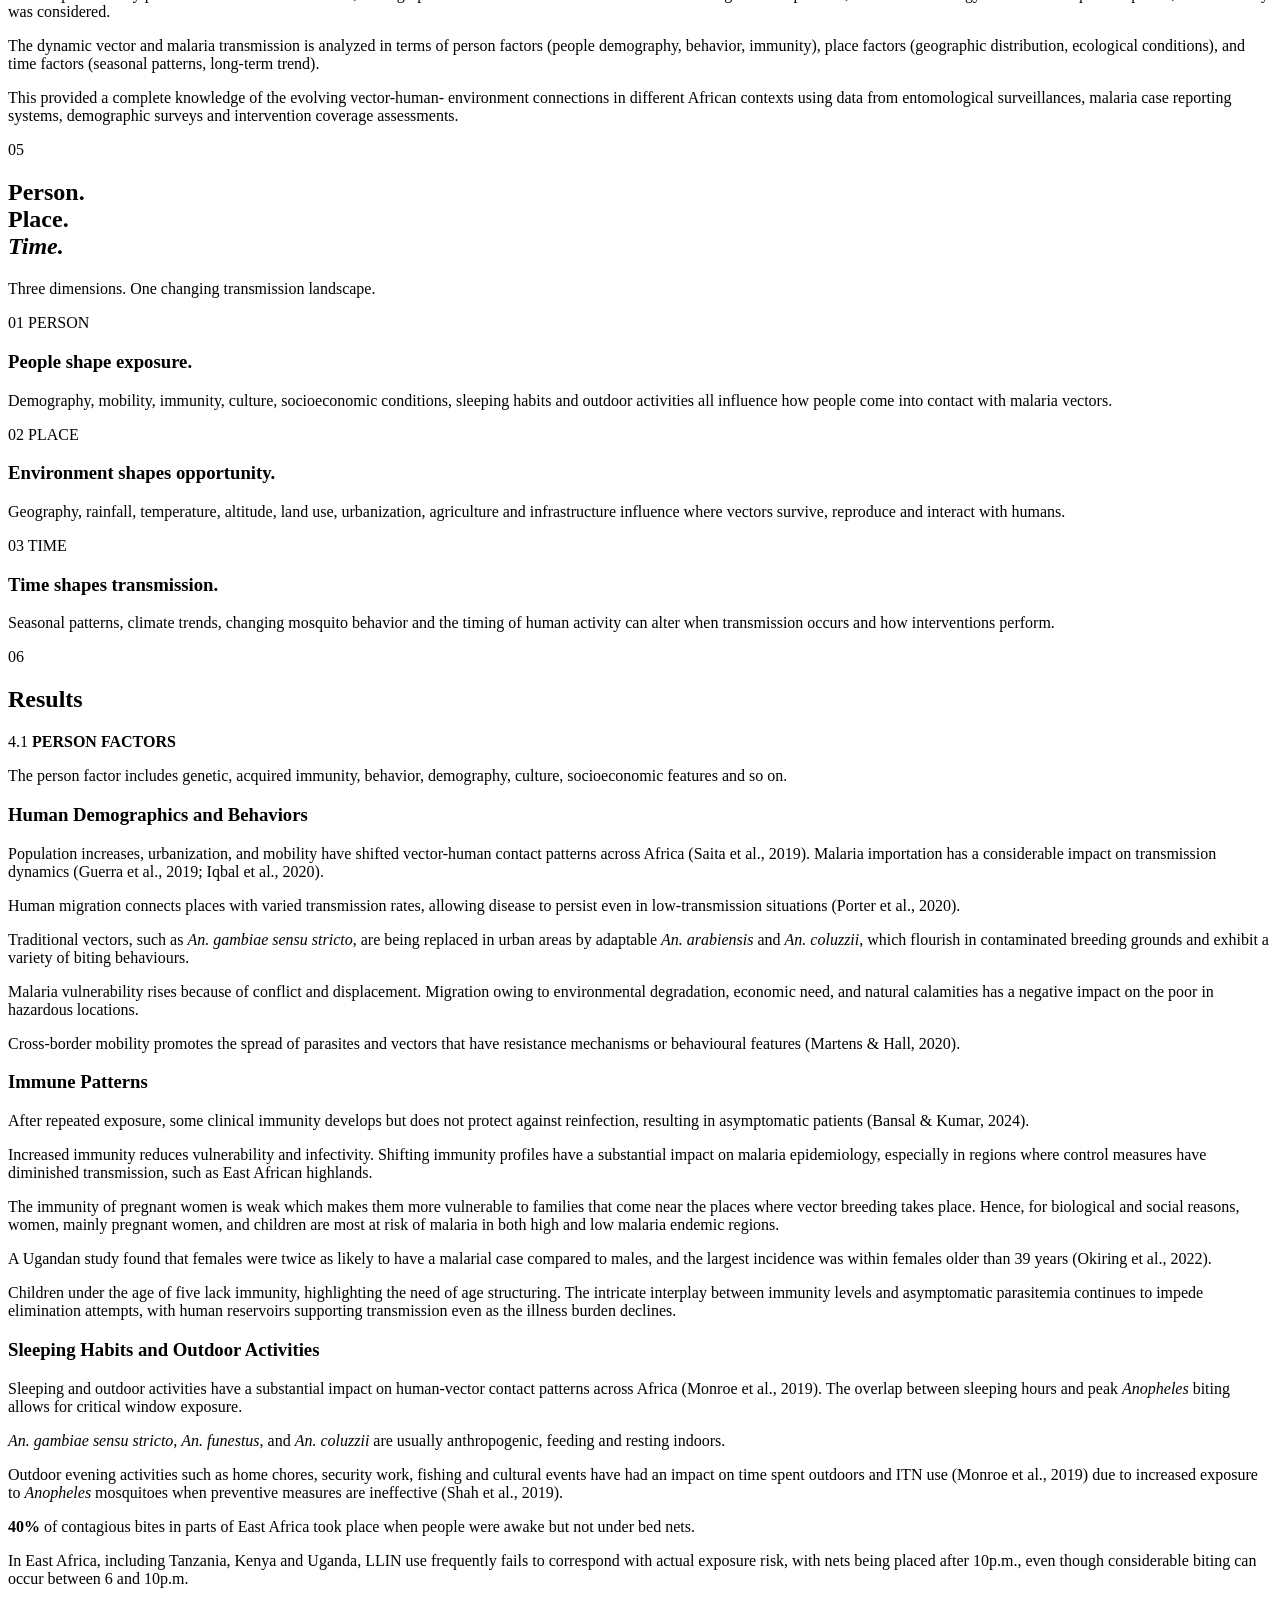
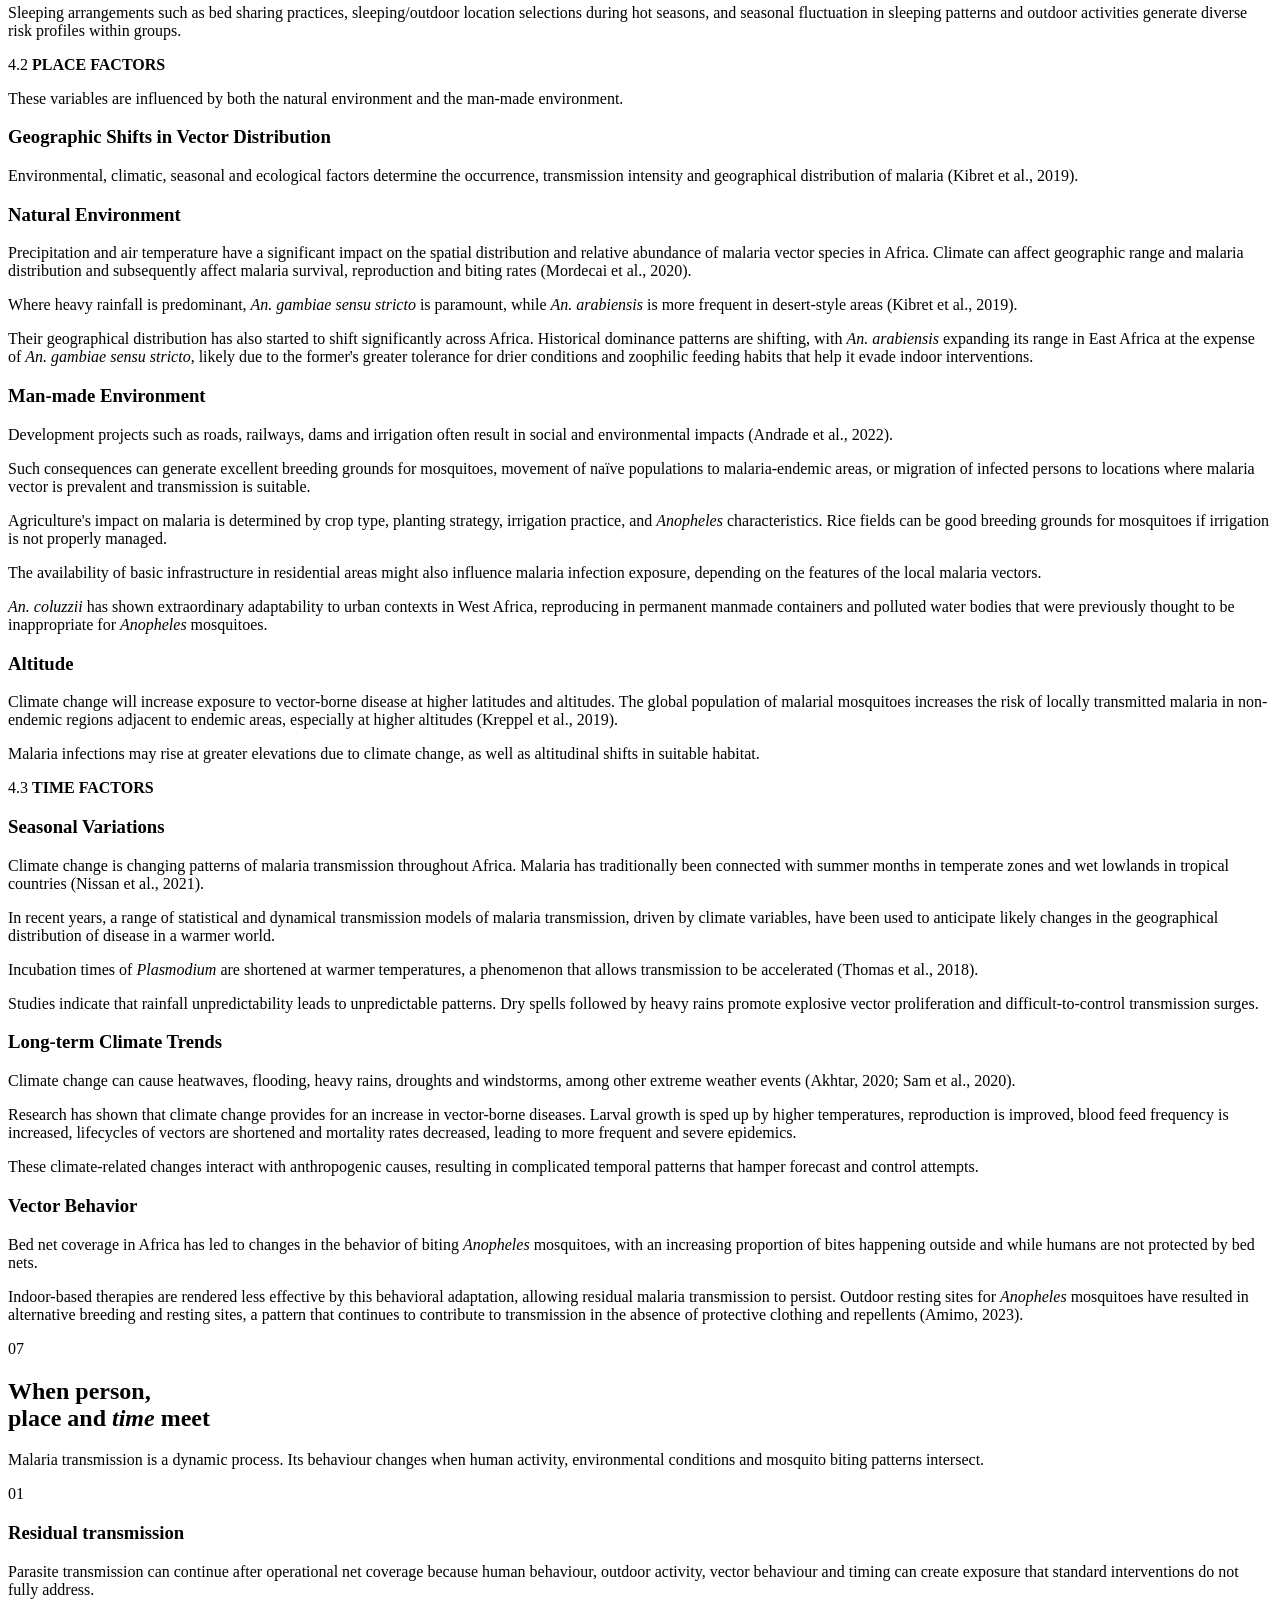
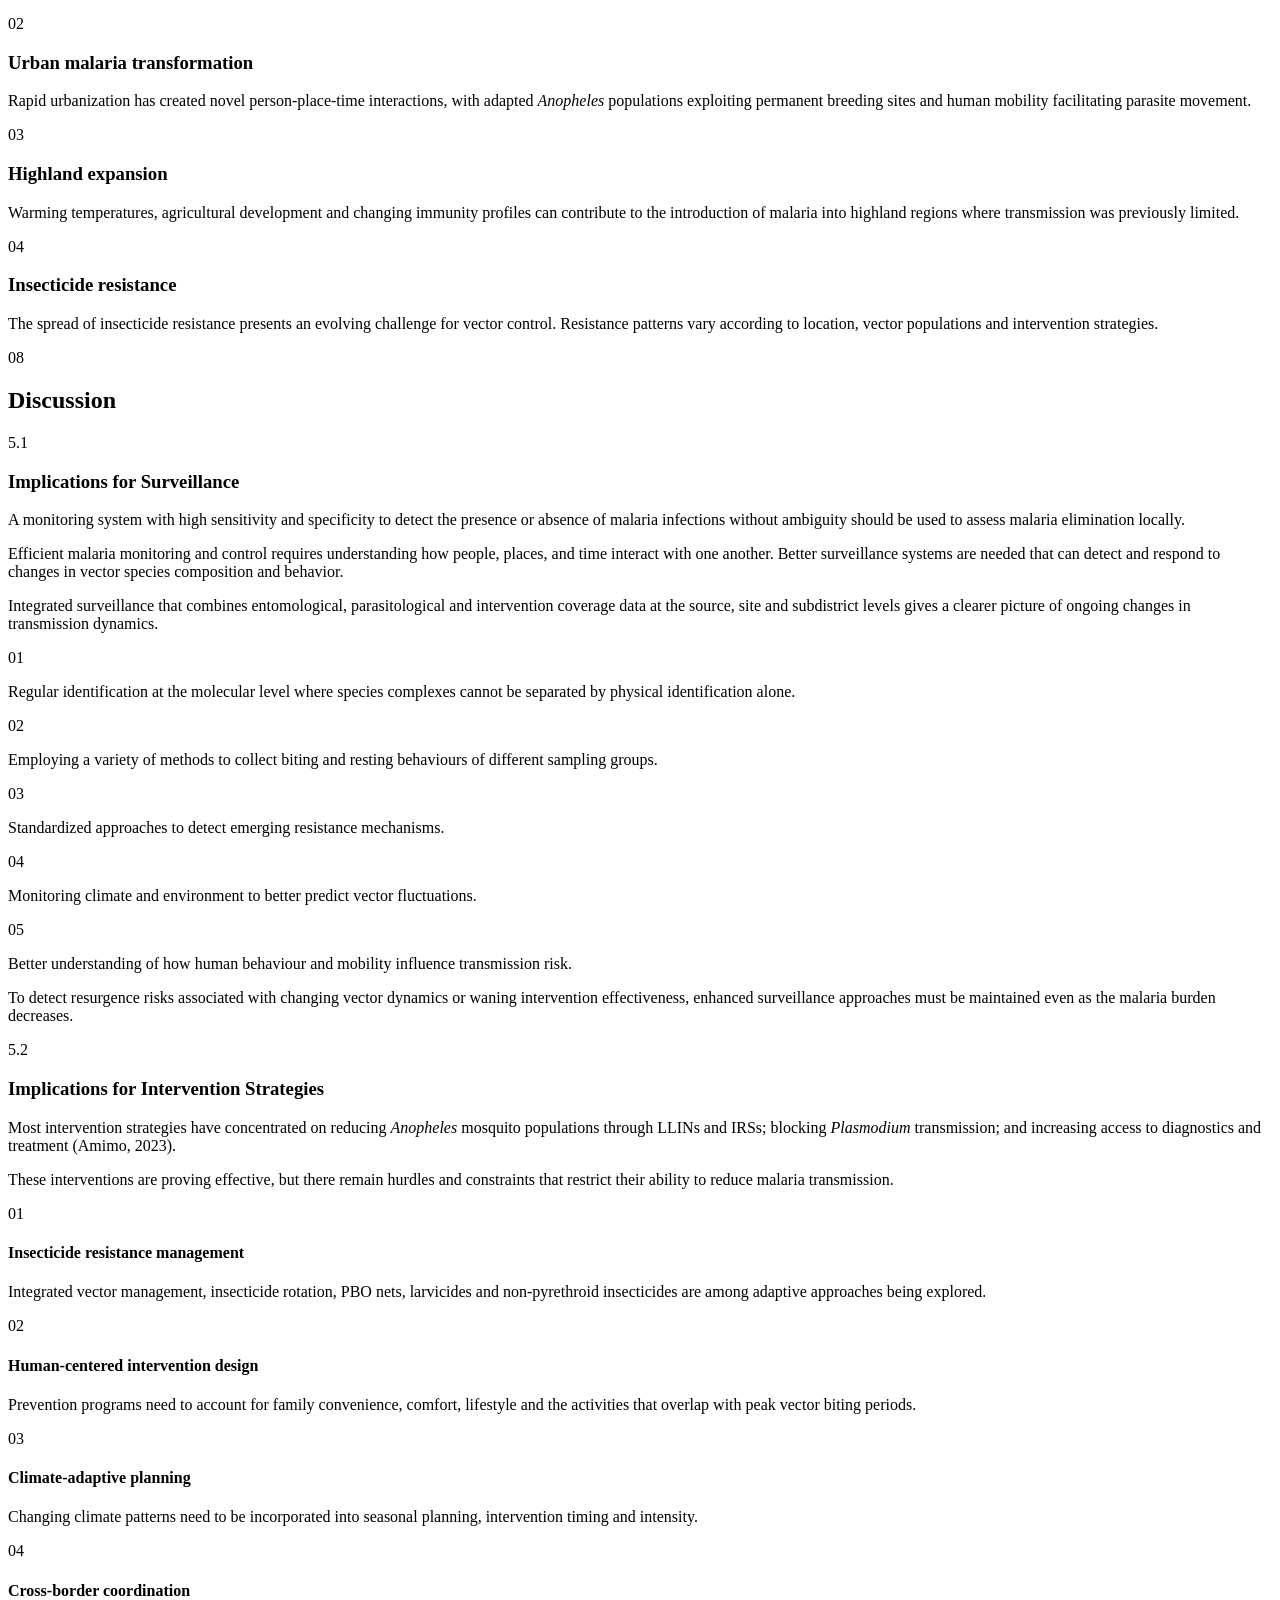
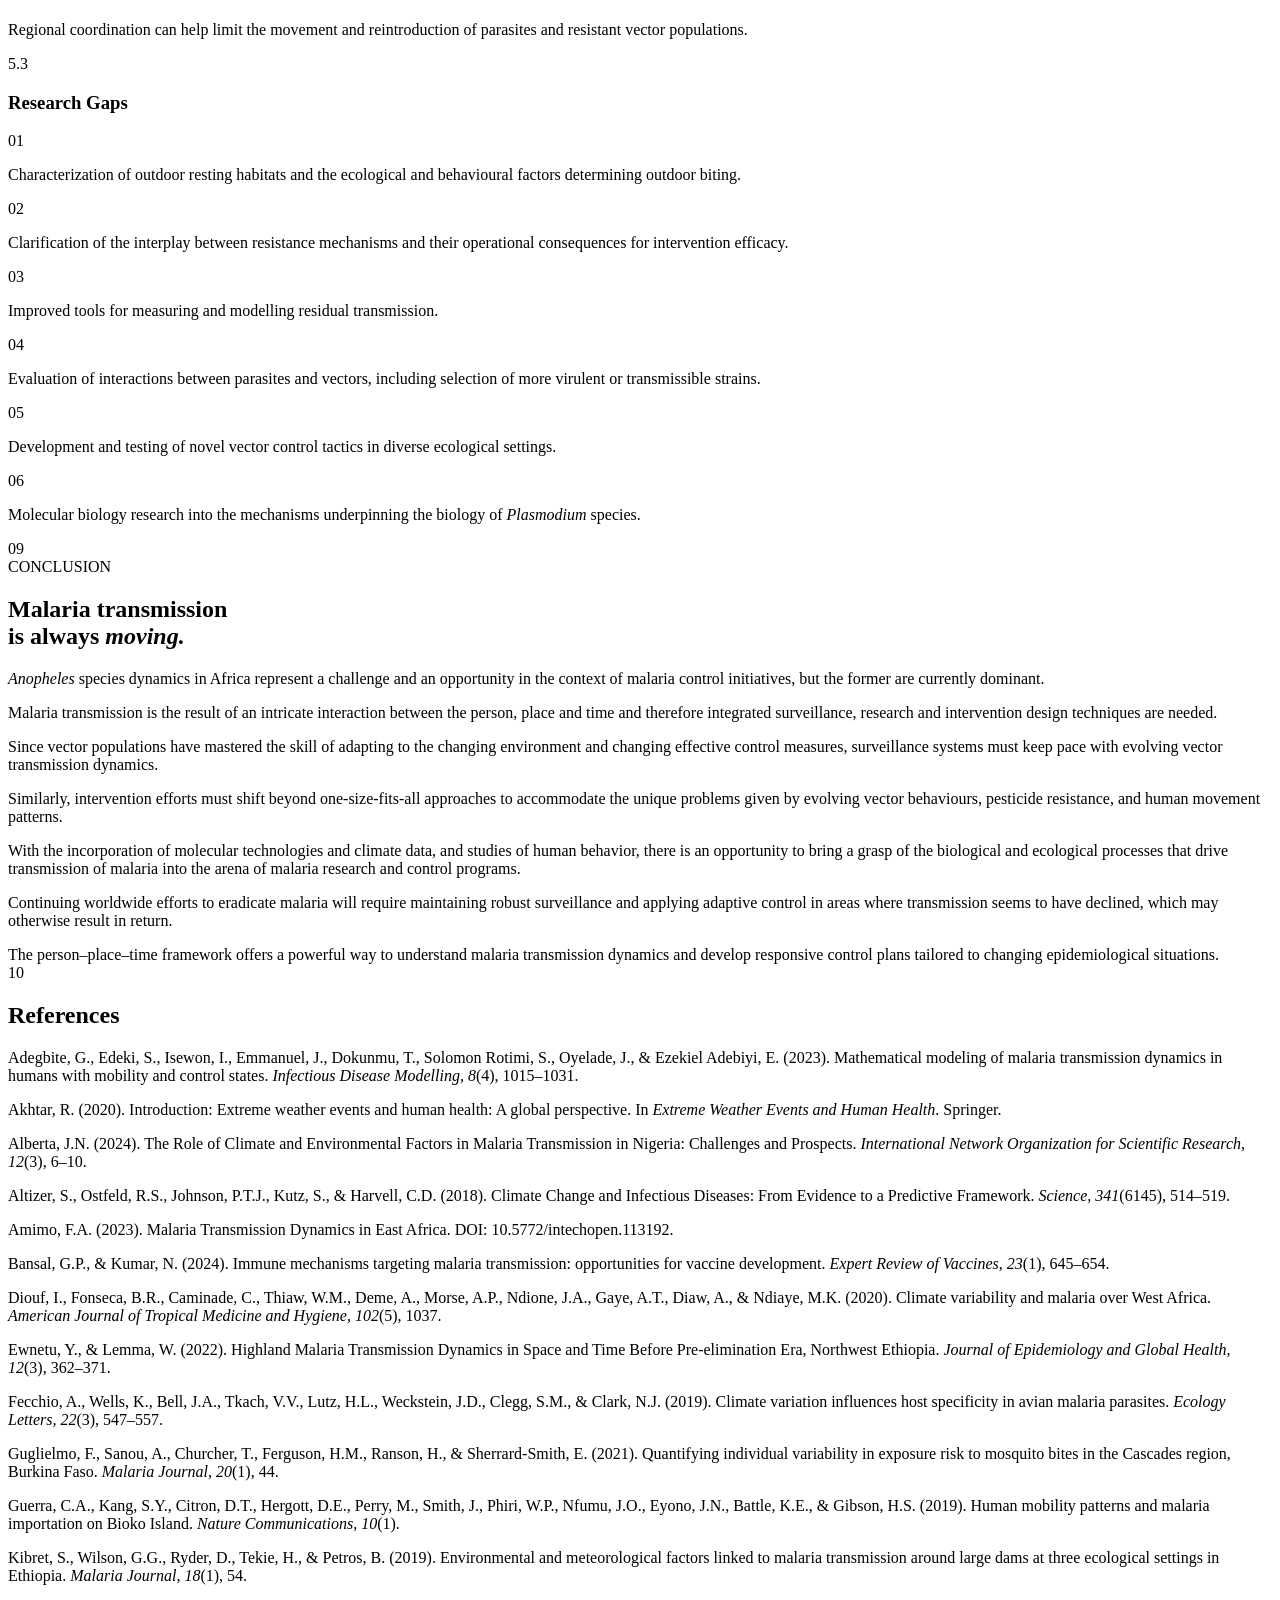
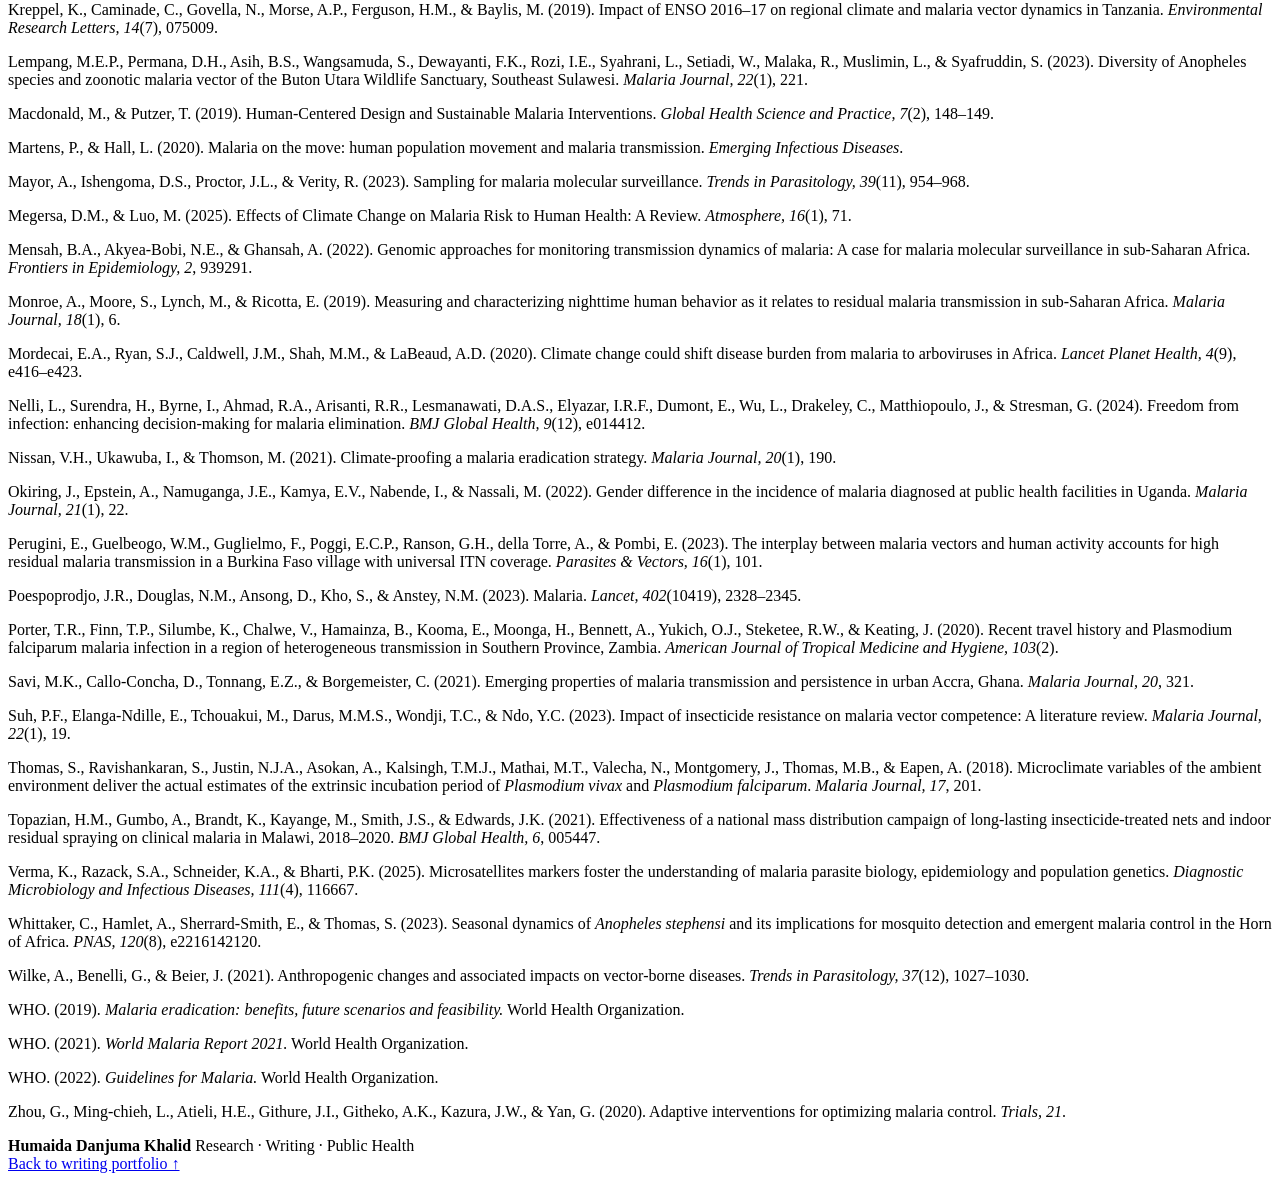
==== commit 39efd2b1: "Update anopheles-malaria.html" ====
--- a/anopheles-malaria.html
+++ b/anopheles-malaria.html
@@ -6,889 +6,1369 @@
 
   <title>The Changing Dynamics of Anopheles Species | Humaida Danjuma Khalid</title>
 
-  <style>
-    * {
-      box-sizing: border-box;
-    }
-
-    body {
-      margin: 0;
-      background: #f8faf8;
-      color: #29382f;
-      font-family: Georgia, "Times New Roman", serif;
-      line-height: 1.8;
-    }
-
-    nav {
-      background: white;
-      border-bottom: 1px solid #dce7df;
-      padding: 18px 7%;
-      display: flex;
-      justify-content: space-between;
-      align-items: center;
-      position: sticky;
-      top: 0;
-      z-index: 20;
-    }
-
-    .logo {
-      color: #176b4d;
-      font-family: Arial, sans-serif;
-      font-weight: bold;
-      letter-spacing: 1px;
-    }
-
-    nav a {
-      color: #40564b;
-      text-decoration: none;
-      font-family: Arial, sans-serif;
-      font-size: 14px;
-    }
-
-    .article-header {
-      background: #173d2e;
-      color: white;
-      padding: 85px 7%;
-    }
-
-    .article-header-inner {
-      max-width: 950px;
-      margin: auto;
-    }
-
-    .category {
-      color: #b9dfc9;
-      font-family: Arial, sans-serif;
-      text-transform: uppercase;
-      font-size: 13px;
-      font-weight: bold;
-      letter-spacing: 2px;
-      margin-bottom: 20px;
-    }
-
-    h1 {
-      font-size: clamp(36px, 6vw, 64px);
-      line-height: 1.12;
-      margin: 0 0 25px;
-    }
-
-    .subtitle {
-      font-size: 20px;
-      color: #dce9e1;
-      max-width: 850px;
-    }
-
-    .author {
-      margin-top: 30px;
-      font-family: Arial, sans-serif;
-      font-size: 15px;
-      color: #dce9e1;
-    }
-
-    main {
-      max-width: 900px;
-      margin: 60px auto;
-      padding: 0 25px;
-    }
-
-    .abstract {
-      background: white;
-      border-left: 5px solid #176b4d;
-      padding: 30px;
-      margin-bottom: 55px;
-      box-shadow: 0 8px 25px rgba(30, 70, 50, 0.05);
-    }
-
-    .abstract h2 {
-      margin-top: 0;
-    }
-
-    .keywords {
-      margin-top: 20px;
-      font-family: Arial, sans-serif;
-      font-size: 14px;
-    }
-
-    .keywords strong {
-      color: #176b4d;
-    }
-
-    h2 {
-      color: #173d2e;
-      font-size: 31px;
-      margin-top: 55px;
-      margin-bottom: 18px;
-      line-height: 1.3;
-    }
-
-    h3 {
-      color: #176b4d;
-      font-size: 23px;
-      margin-top: 35px;
-      line-height: 1.4;
-    }
-
-    p {
-      margin-bottom: 20px;
-    }
-
-    ol, ul {
-      padding-left: 30px;
-    }
-
-    li {
-      margin-bottom: 12px;
-    }
-
-    .framework {
-      display: grid;
-      grid-template-columns: repeat(3, 1fr);
-      gap: 15px;
-      margin: 30px 0;
-    }
-
-    .framework div {
-      background: #eef5f0;
-      border: 1px solid #dce7df;
-      padding: 20px;
-      text-align: center;
-      border-radius: 7px;
-    }
-
-    .framework strong {
-      display: block;
-      color: #176b4d;
-      font-family: Arial, sans-serif;
-      font-size: 18px;
-      margin-bottom: 7px;
-    }
-
-    .references {
-      border-top: 1px solid #dce7df;
-      margin-top: 70px;
-      padding-top: 20px;
-    }
-
-    .references p {
-      font-size: 15px;
-      margin-bottom: 14px;
-      overflow-wrap: anywhere;
-    }
-
-    .back {
-      margin-top: 60px;
-      text-align: center;
-    }
-
-    .button {
-      display: inline-block;
-      background: #176b4d;
-      color: white;
-      text-decoration: none;
-      padding: 13px 25px;
-      border-radius: 6px;
-      font-family: Arial, sans-serif;
-      font-weight: bold;
-    }
-
-    .button:hover {
-      background: #0f513a;
-    }
-
-    footer {
-      background: #10291f;
-      color: #b9c9c0;
-      text-align: center;
-      padding: 25px;
-      font-family: Arial, sans-serif;
-      font-size: 13px;
-    }
-
-    @media (max-width: 700px) {
-      .article-header {
-        padding: 60px 6%;
-      }
-
-      main {
-        padding: 0 18px;
-        margin-top: 40px;
-      }
-
-      .framework {
-        grid-template-columns: 1fr;
-      }
-
-      h2 {
-        font-size: 27px;
-      }
-    }
-  </style>
+  <link rel="preconnect" href="https://fonts.googleapis.com">
+  <link rel="preconnect" href="https://fonts.gstatic.com" crossorigin>
+  <link href="https://fonts.googleapis.com/css2?family=DM+Sans:wght@400;500;600;700&family=DM+Serif+Display:ital@0;1&display=swap" rel="stylesheet">
+
+  <link rel="stylesheet" href="anopheles-malaria.css">
 </head>
 
 <body>
 
-<nav>
-  <div class="logo">HUMAIDA</div>
-  <a href="index.html">← Back to Portfolio</a>
-</nav>
-
-<header class="article-header">
-  <div class="article-header-inner">
-
-    <div class="category">Research & Public Health</div>
-
-    <h1>
-      The Changing Dynamics of <i>Anopheles</i> Species
-    </h1>
-
-    <div class="subtitle">
-      Impact of Person, Place and Time on the Epidemiology of Malaria in Africa
+  <!-- NAVIGATION -->
+  <nav class="top-nav">
+    <a href="index.html" class="back-link">← Writing</a>
+
+    <div class="nav-label">
+      RESEARCH / MALARIA
     </div>
-
-    <div class="author">
-      Written by <strong>Humaida Danjuma Khalid</strong>
+  </nav>
+
+
+  <!-- HERO -->
+  <header class="hero">
+
+    <div class="hero-inner">
+
+      <div class="hero-meta">
+        <span>RESEARCH</span>
+        <span>•</span>
+        <span>AFRICA</span>
+      </div>
+
+      <h1>
+        The Changing Dynamics<br>
+        of <em>Anopheles</em> Species
+      </h1>
+
+      <p class="hero-subtitle">
+        How person, place and time shape the epidemiology of malaria across Africa.
+      </p>
+
+      <div class="hero-line"></div>
+
+      <div class="hero-bottom">
+        <span>Humaida Danjuma Khalid</span>
+        <span>Literature Review · 2018–2024</span>
+      </div>
+
     </div>
 
-  </div>
-</header>
-
-<main>
-
-  <section class="abstract">
-
-    <h2>Abstract</h2>
-
-    <p>
-      In the last two decades, efforts to control malaria by focusing on
-      environmental and socioeconomic factors enhancing mosquito transmission
-      have made significant progress but have not yet succeeded in stopping
-      malaria in Africa. Malaria is a parasitic disease caused by
-      <i>Plasmodium</i> protozoa and transmitted through the bites of infected
-      <i>Anopheles</i> mosquitoes.
-    </p>
-
-    <p>
-      This paper examines the interaction of person, place and time factors
-      that influence malaria transmission, with emphasis on how changes in
-      vector distribution, behaviour and insecticide resistance interact with
-      human and environmental variables in producing changes in transmission
-      across diverse African ecological zones.
-    </p>
-
-    <p>
-      For the efficient development of malaria elimination programmes under
-      rapidly changing epidemiological conditions, it is essential to
-      understand the complex relationships between human behaviour,
-      environmental factors and temporal patterns.
-    </p>
-
-    <p>
-      The findings highlight that vector–human interaction is dynamic and
-      context-specific and calls for adaptation of strategies to reflect the
-      changing nature of these interactions across Africa.
-    </p>
-
-    <div class="keywords">
-      <strong>Keywords:</strong>
-      <i>Anopheles</i>, insecticide resistance, malaria, temporal patterns,
-      vector dynamics
+  </header>
+
+
+  <!-- INTRODUCTION -->
+  <main>
+
+    <section class="intro-section">
+      <div class="section-number">01</div>
+
+      <div class="intro-content">
+
+        <p class="lead">
+          Malaria transmission is not static. The mosquitoes that transmit it,
+          the environments they inhabit, and the people they encounter are
+          constantly changing.
+        </p>
+
+        <p>
+          In the last two decades, efforts to control malaria by focusing on
+          environmental and socioeconomic factors that enhance mosquito
+          transmission have made significant progress. However, these efforts
+          have not yet succeeded in stopping malaria in Africa.
+        </p>
+
+        <p>
+          This research examines the interaction between <strong>person,
+          place and time</strong> and how these factors influence malaria
+          transmission across diverse African ecological zones.
+        </p>
+
+      </div>
+    </section>
+
+
+    <!-- ABSTRACT -->
+    <section class="abstract-section">
+
+      <div class="abstract-label">
+        ABSTRACT
+      </div>
+
+      <div class="abstract-text">
+        <p>
+          In the last two decades, efforts to control malaria by focusing on
+          controlling environmental and socioeconomic factors enhancing
+          mosquito transmission have made significant progress but they have
+          not yet succeeded in stopping malaria in Africa; a parasitic disease
+          caused by <em>Plasmodium</em> protozoa transmitted through
+          <em>Anopheles</em> mosquito bites.
+        </p>
+
+        <p>
+          This paper looks at the interaction of person, place, and time
+          factors that influence transmission of malaria, with emphasis on
+          how changes in vector distribution, behavior, and insecticide
+          resistance interact with human and environmental variables in
+          producing change in transmission in diverse African ecological
+          zones.
+        </p>
+
+        <p>
+          For the efficient development of a malaria elimination program under
+          rapidly changing epidemiology, it is essential to understand the
+          complicated linkages between human behavior, environmental factors,
+          and temporal patterns.
+        </p>
+
+        <p>
+          Our findings highlight that vector-human interaction is dynamic and
+          context specific and calls for adaptation of techniques that adopt
+          dynamic nature of interactions in Africa.
+        </p>
+
+        <div class="keywords">
+          <strong>Keywords:</strong>
+          Anopheles · insecticide resistance · malaria · temporal patterns ·
+          vector dynamics
+        </div>
+      </div>
+
+    </section>
+
+
+    <!-- INTRODUCTION -->
+    <section class="article-section">
+
+      <div class="section-heading">
+        <span>02</span>
+        <h2>Introduction</h2>
+      </div>
+
+      <div class="article-body">
+
+        <p>
+          Malaria, caused by <em>Plasmodium</em> parasites, causes acute
+          life-threatening infections and has a global health impact
+          (Buck et al., 2023). <em>P. falciparum</em> is widely distributed
+          in Africa and <em>P. vivax</em>, <em>P. ovale</em>, and
+          <em>P. malariae</em> are rare and geographically restricted
+          (Poespoprodjo et al., 2023).
+        </p>
+
+        <p>
+          The parasites are predominantly transmitted through the bites of
+          infected <em>Anopheles</em> mosquitoes, notably
+          <em>An. gambiae sensu stricto</em>, <em>An. funestus</em>, and
+          <em>An. arabiensis</em> being most common in Africa
+          (Poespoprodjo et al., 2023).
+        </p>
+
+        <p>
+          Malaria epidemiology varies geographically depending on the local
+          malaria transmission intensity or endemicity class (Verma et al.,
+          2025), but it is fundamentally shaped by <em>Plasmodium</em>
+          parasites, human hosts, and environmental factors.
+        </p>
+
+        <p>
+          The incidence of malaria remains a major public health emergency
+          across the world, with 247 million infections and 619,000 deaths
+          projected for 2021 among 84 endemic countries (Lopes, 2025).
+        </p>
+
+        <div class="pull-quote">
+          <span>“</span>
+          Vector-human interaction is dynamic and context specific.
+        </div>
+
+        <p>
+          Only about 30 of the 537 <em>Anopheles</em> species worldwide
+          (Lempang et al., 2023) are important malaria vectors (WHO, 2022).
+          Recent research shows that <em>Anopheles</em> species composition
+          has shifted significantly across Africa, with the most efficient
+          vectors belonging to the <em>Anopheles gambiae sensu stricto</em>
+          and <em>An. funestus</em> groups (WHO, 2019).
+        </p>
+
+        <p>
+          Vector distribution, behavior and features have been significantly
+          shifted due to environmental variables such as temperature,
+          rainfall and humidity, alongside anthropogenic factors including
+          land use transformation, urbanization and vector control actions
+          (Wilke et al., 2021).
+        </p>
+
+        <p>
+          The growing social dynamic of malaria transmission across Africa
+          needs an analysis of the person–place–time links that shape malaria
+          transmission patterns. In this research, an understanding of
+          existing knowledge about evolving relationships is synthesized with
+          implications for monitoring methods and control measures in an era
+          with aggressive elimination aims.
+        </p>
+
+      </div>
+    </section>
+
+
+    <!-- OBJECTIVES -->
+    <section class="objectives-section">
+
+      <div class="section-heading">
+        <span>03</span>
+        <h2>Objectives</h2>
+      </div>
+
+      <div class="objective-grid">
+
+        <div class="objective-card">
+          <span>01</span>
+          <p>
+            To analyze the intersection of person, place, and time factors
+            in malaria transmission dynamics.
+          </p>
+        </div>
+
+        <div class="objective-card">
+          <span>02</span>
+          <p>
+            To determine surveillance systems capable of detecting and
+            responding to changes in vector species composition, behavior,
+            and insecticide resistance.
+          </p>
+        </div>
+
+        <div class="objective-card">
+          <span>03</span>
+          <p>
+            To evaluate adaptive intervention strategies that address the
+            changing dynamics of <em>Anopheles</em> mosquitoes.
+          </p>
+        </div>
+
+      </div>
+    </section>
+
+
+    <!-- METHODS -->
+    <section class="article-section method-section">
+
+      <div class="section-heading">
+        <span>04</span>
+        <h2>Methods</h2>
+      </div>
+
+      <div class="article-body">
+
+        <p>
+          This report presents findings from peer-reviewed literature
+          published between 2018 and 2024, obtained from academic databases
+          such as PubMed, African Journals Online, and Google Scholar.
+        </p>
+
+        <p>
+          Keywords used include <em>Anopheles</em>, malaria, Africa, vector
+          dynamics, insecticide resistance, behavior, climate change,
+          urbanization, vector control interventions, human hosts, and
+          epidemiology. Terms were used both individually and in combination
+          to narrow search inside titles, abstracts, keywords and specific
+          journals.
+        </p>
+
+        <p>
+          More references were found from relevant publications and reports
+          of the World Health Organization, Pan African Mosquito Control
+          Association and National Malaria Control Programs.
+        </p>
+
+        <p>
+          If an empirical study presented data on environmental, demographic
+          or intervention factors that resulted in changes in composition,
+          behavior or ecology of African <em>Anopheles</em> species, then the
+          study was considered.
+        </p>
+
+        <p>
+          The dynamic vector and malaria transmission is analyzed in terms of
+          person factors (people demography, behavior, immunity), place
+          factors (geographic distribution, ecological conditions), and time
+          factors (seasonal patterns, long-term trend).
+        </p>
+
+        <p>
+          This provided a complete knowledge of the evolving vector-human-
+          environment connections in different African contexts using data
+          from entomological surveillances, malaria case reporting systems,
+          demographic surveys and intervention coverage assessments.
+        </p>
+
+      </div>
+    </section>
+
+
+    <!-- PERSON PLACE TIME -->
+    <section class="framework-section">
+
+      <div class="framework-intro">
+        <span>05</span>
+
+        <h2>
+          Person.<br>
+          Place.<br>
+          <em>Time.</em>
+        </h2>
+
+        <p>
+          Three dimensions. One changing transmission landscape.
+        </p>
+      </div>
+
+      <div class="framework-grid">
+
+        <article class="framework-card person">
+          <div class="card-top">
+            <span>01</span>
+            <span>PERSON</span>
+          </div>
+
+          <h3>People shape exposure.</h3>
+
+          <p>
+            Demography, mobility, immunity, culture, socioeconomic conditions,
+            sleeping habits and outdoor activities all influence how people
+            come into contact with malaria vectors.
+          </p>
+        </article>
+
+
+        <article class="framework-card place">
+          <div class="card-top">
+            <span>02</span>
+            <span>PLACE</span>
+          </div>
+
+          <h3>Environment shapes opportunity.</h3>
+
+          <p>
+            Geography, rainfall, temperature, altitude, land use,
+            urbanization, agriculture and infrastructure influence where
+            vectors survive, reproduce and interact with humans.
+          </p>
+        </article>
+
+
+        <article class="framework-card time">
+          <div class="card-top">
+            <span>03</span>
+            <span>TIME</span>
+          </div>
+
+          <h3>Time shapes transmission.</h3>
+
+          <p>
+            Seasonal patterns, climate trends, changing mosquito behavior and
+            the timing of human activity can alter when transmission occurs
+            and how interventions perform.
+          </p>
+        </article>
+
+      </div>
+
+    </section>
+
+
+    <!-- RESULTS -->
+    <section class="results-section">
+
+      <div class="section-heading">
+        <span>06</span>
+        <h2>Results</h2>
+      </div>
+
+
+      <!-- PERSON -->
+      <div class="result-group">
+
+        <div class="result-label">
+          <span>4.1</span>
+          <strong>PERSON FACTORS</strong>
+        </div>
+
+        <div class="result-content">
+
+          <p>
+            The person factor includes genetic, acquired immunity, behavior,
+            demography, culture, socioeconomic features and so on.
+          </p>
+
+          <h3>Human Demographics and Behaviors</h3>
+
+          <p>
+            Population increases, urbanization, and mobility have shifted
+            vector-human contact patterns across Africa (Saita et al., 2019).
+            Malaria importation has a considerable impact on transmission
+            dynamics (Guerra et al., 2019; Iqbal et al., 2020).
+          </p>
+
+          <p>
+            Human migration connects places with varied transmission rates,
+            allowing disease to persist even in low-transmission situations
+            (Porter et al., 2020).
+          </p>
+
+          <p>
+            Traditional vectors, such as <em>An. gambiae sensu stricto</em>,
+            are being replaced in urban areas by adaptable
+            <em>An. arabiensis</em> and <em>An. coluzzii</em>, which flourish
+            in contaminated breeding grounds and exhibit a variety of biting
+            behaviours.
+          </p>
+
+          <p>
+            Malaria vulnerability rises because of conflict and displacement.
+            Migration owing to environmental degradation, economic need, and
+            natural calamities has a negative impact on the poor in hazardous
+            locations.
+          </p>
+
+          <p>
+            Cross-border mobility promotes the spread of parasites and vectors
+            that have resistance mechanisms or behavioural features
+            (Martens & Hall, 2020).
+          </p>
+
+
+          <h3>Immune Patterns</h3>
+
+          <p>
+            After repeated exposure, some clinical immunity develops but does
+            not protect against reinfection, resulting in asymptomatic patients
+            (Bansal & Kumar, 2024).
+          </p>
+
+          <p>
+            Increased immunity reduces vulnerability and infectivity. Shifting
+            immunity profiles have a substantial impact on malaria
+            epidemiology, especially in regions where control measures have
+            diminished transmission, such as East African highlands.
+          </p>
+
+          <p>
+            The immunity of pregnant women is weak which makes them more
+            vulnerable to families that come near the places where vector
+            breeding takes place. Hence, for biological and social reasons,
+            women, mainly pregnant women, and children are most at risk of
+            malaria in both high and low malaria endemic regions.
+          </p>
+
+          <p>
+            A Ugandan study found that females were twice as likely to have a
+            malarial case compared to males, and the largest incidence was
+            within females older than 39 years (Okiring et al., 2022).
+          </p>
+
+          <p>
+            Children under the age of five lack immunity, highlighting the
+            need of age structuring. The intricate interplay between immunity
+            levels and asymptomatic parasitemia continues to impede
+            elimination attempts, with human reservoirs supporting
+            transmission even as the illness burden declines.
+          </p>
+
+
+          <h3>Sleeping Habits and Outdoor Activities</h3>
+
+          <p>
+            Sleeping and outdoor activities have a substantial impact on
+            human-vector contact patterns across Africa (Monroe et al., 2019).
+            The overlap between sleeping hours and peak <em>Anopheles</em>
+            biting allows for critical window exposure.
+          </p>
+
+          <p>
+            <em>An. gambiae sensu stricto</em>, <em>An. funestus</em>, and
+            <em>An. coluzzii</em> are usually anthropogenic, feeding and
+            resting indoors.
+          </p>
+
+          <p>
+            Outdoor evening activities such as home chores, security work,
+            fishing and cultural events have had an impact on time spent
+            outdoors and ITN use (Monroe et al., 2019) due to increased
+            exposure to <em>Anopheles</em> mosquitoes when preventive
+            measures are ineffective (Shah et al., 2019).
+          </p>
+
+          <div class="stat-callout">
+            <strong>40%</strong>
+            <span>
+              of contagious bites in parts of East Africa took place when
+              people were awake but not under bed nets.
+            </span>
+          </div>
+
+          <p>
+            In East Africa, including Tanzania, Kenya and Uganda, LLIN use
+            frequently fails to correspond with actual exposure risk, with
+            nets being placed after 10p.m., even though considerable biting
+            can occur between 6 and 10p.m.
+          </p>
+
+          <p>
+            Sleeping arrangements such as bed sharing practices,
+            sleeping/outdoor location selections during hot seasons, and
+            seasonal fluctuation in sleeping patterns and outdoor activities
+            generate diverse risk profiles within groups.
+          </p>
+
+        </div>
+      </div>
+
+
+      <!-- PLACE -->
+      <div class="result-group">
+
+        <div class="result-label">
+          <span>4.2</span>
+          <strong>PLACE FACTORS</strong>
+        </div>
+
+        <div class="result-content">
+
+          <p>
+            These variables are influenced by both the natural environment
+            and the man-made environment.
+          </p>
+
+          <h3>Geographic Shifts in Vector Distribution</h3>
+
+          <p>
+            Environmental, climatic, seasonal and ecological factors
+            determine the occurrence, transmission intensity and geographical
+            distribution of malaria (Kibret et al., 2019).
+          </p>
+
+          <h3>Natural Environment</h3>
+
+          <p>
+            Precipitation and air temperature have a significant impact on
+            the spatial distribution and relative abundance of malaria vector
+            species in Africa. Climate can affect geographic range and
+            malaria distribution and subsequently affect malaria survival,
+            reproduction and biting rates (Mordecai et al., 2020).
+          </p>
+
+          <p>
+            Where heavy rainfall is predominant,
+            <em>An. gambiae sensu stricto</em> is paramount, while
+            <em>An. arabiensis</em> is more frequent in desert-style areas
+            (Kibret et al., 2019).
+          </p>
+
+          <p>
+            Their geographical distribution has also started to shift
+            significantly across Africa. Historical dominance patterns are
+            shifting, with <em>An. arabiensis</em> expanding its range in
+            East Africa at the expense of <em>An. gambiae sensu stricto</em>,
+            likely due to the former's greater tolerance for drier conditions
+            and zoophilic feeding habits that help it evade indoor
+            interventions.
+          </p>
+
+          <h3>Man-made Environment</h3>
+
+          <p>
+            Development projects such as roads, railways, dams and irrigation
+            often result in social and environmental impacts (Andrade et al.,
+            2022).
+          </p>
+
+          <p>
+            Such consequences can generate excellent breeding grounds for
+            mosquitoes, movement of naïve populations to malaria-endemic
+            areas, or migration of infected persons to locations where
+            malaria vector is prevalent and transmission is suitable.
+          </p>
+
+          <p>
+            Agriculture's impact on malaria is determined by crop type,
+            planting strategy, irrigation practice, and <em>Anopheles</em>
+            characteristics. Rice fields can be good breeding grounds for
+            mosquitoes if irrigation is not properly managed.
+          </p>
+
+          <p>
+            The availability of basic infrastructure in residential areas
+            might also influence malaria infection exposure, depending on the
+            features of the local malaria vectors.
+          </p>
+
+          <p>
+            <em>An. coluzzii</em> has shown extraordinary adaptability to
+            urban contexts in West Africa, reproducing in permanent
+            manmade containers and polluted water bodies that were previously
+            thought to be inappropriate for <em>Anopheles</em> mosquitoes.
+          </p>
+
+          <h3>Altitude</h3>
+
+          <p>
+            Climate change will increase exposure to vector-borne disease at
+            higher latitudes and altitudes. The global population of malarial
+            mosquitoes increases the risk of locally transmitted malaria in
+            non-endemic regions adjacent to endemic areas, especially at
+            higher altitudes (Kreppel et al., 2019).
+          </p>
+
+          <p>
+            Malaria infections may rise at greater elevations due to climate
+            change, as well as altitudinal shifts in suitable habitat.
+          </p>
+
+        </div>
+      </div>
+
+
+      <!-- TIME -->
+      <div class="result-group">
+
+        <div class="result-label">
+          <span>4.3</span>
+          <strong>TIME FACTORS</strong>
+        </div>
+
+        <div class="result-content">
+
+          <h3>Seasonal Variations</h3>
+
+          <p>
+            Climate change is changing patterns of malaria transmission
+            throughout Africa. Malaria has traditionally been connected with
+            summer months in temperate zones and wet lowlands in tropical
+            countries (Nissan et al., 2021).
+          </p>
+
+          <p>
+            In recent years, a range of statistical and dynamical transmission
+            models of malaria transmission, driven by climate variables, have
+            been used to anticipate likely changes in the geographical
+            distribution of disease in a warmer world.
+          </p>
+
+          <p>
+            Incubation times of <em>Plasmodium</em> are shortened at warmer
+            temperatures, a phenomenon that allows transmission to be
+            accelerated (Thomas et al., 2018).
+          </p>
+
+          <p>
+            Studies indicate that rainfall unpredictability leads to
+            unpredictable patterns. Dry spells followed by heavy rains promote
+            explosive vector proliferation and difficult-to-control
+            transmission surges.
+          </p>
+
+          <h3>Long-term Climate Trends</h3>
+
+          <p>
+            Climate change can cause heatwaves, flooding, heavy rains,
+            droughts and windstorms, among other extreme weather events
+            (Akhtar, 2020; Sam et al., 2020).
+          </p>
+
+          <p>
+            Research has shown that climate change provides for an increase in
+            vector-borne diseases. Larval growth is sped up by higher
+            temperatures, reproduction is improved, blood feed frequency is
+            increased, lifecycles of vectors are shortened and mortality rates
+            decreased, leading to more frequent and severe epidemics.
+          </p>
+
+          <p>
+            These climate-related changes interact with anthropogenic causes,
+            resulting in complicated temporal patterns that hamper forecast
+            and control attempts.
+          </p>
+
+          <h3>Vector Behavior</h3>
+
+          <p>
+            Bed net coverage in Africa has led to changes in the behavior of
+            biting <em>Anopheles</em> mosquitoes, with an increasing
+            proportion of bites happening outside and while humans are not
+            protected by bed nets.
+          </p>
+
+          <p>
+            Indoor-based therapies are rendered less effective by this
+            behavioral adaptation, allowing residual malaria transmission to
+            persist. Outdoor resting sites for <em>Anopheles</em> mosquitoes
+            have resulted in alternative breeding and resting sites, a pattern
+            that continues to contribute to transmission in the absence of
+            protective clothing and repellents (Amimo, 2023).
+          </p>
+
+        </div>
+      </div>
+
+    </section>
+
+
+    <!-- INTERSECTION -->
+    <section class="intersection-section">
+
+      <div class="intersection-header">
+        <span>07</span>
+
+        <h2>
+          When person,<br>
+          place and <em>time</em> meet
+        </h2>
+
+        <p>
+          Malaria transmission is a dynamic process. Its behaviour changes
+          when human activity, environmental conditions and mosquito biting
+          patterns intersect.
+        </p>
+      </div>
+
+
+      <div class="intersection-grid">
+
+        <article>
+          <span>01</span>
+          <h3>Residual transmission</h3>
+          <p>
+            Parasite transmission can continue after operational net coverage
+            because human behaviour, outdoor activity, vector behaviour and
+            timing can create exposure that standard interventions do not
+            fully address.
+          </p>
+        </article>
+
+        <article>
+          <span>02</span>
+          <h3>Urban malaria transformation</h3>
+          <p>
+            Rapid urbanization has created novel person-place-time
+            interactions, with adapted <em>Anopheles</em> populations
+            exploiting permanent breeding sites and human mobility
+            facilitating parasite movement.
+          </p>
+        </article>
+
+        <article>
+          <span>03</span>
+          <h3>Highland expansion</h3>
+          <p>
+            Warming temperatures, agricultural development and changing
+            immunity profiles can contribute to the introduction of malaria
+            into highland regions where transmission was previously limited.
+          </p>
+        </article>
+
+        <article>
+          <span>04</span>
+          <h3>Insecticide resistance</h3>
+          <p>
+            The spread of insecticide resistance presents an evolving
+            challenge for vector control. Resistance patterns vary according
+            to location, vector populations and intervention strategies.
+          </p>
+        </article>
+
+      </div>
+
+    </section>
+
+
+    <!-- DISCUSSION -->
+    <section class="discussion-section">
+
+      <div class="section-heading">
+        <span>08</span>
+        <h2>Discussion</h2>
+      </div>
+
+
+      <div class="discussion-block">
+
+        <div class="discussion-title">
+          <span>5.1</span>
+          <h3>Implications for Surveillance</h3>
+        </div>
+
+        <div class="discussion-content">
+
+          <p>
+            A monitoring system with high sensitivity and specificity to
+            detect the presence or absence of malaria infections without
+            ambiguity should be used to assess malaria elimination locally.
+          </p>
+
+          <p>
+            Efficient malaria monitoring and control requires understanding
+            how people, places, and time interact with one another. Better
+            surveillance systems are needed that can detect and respond to
+            changes in vector species composition and behavior.
+          </p>
+
+          <p>
+            Integrated surveillance that combines entomological,
+            parasitological and intervention coverage data at the source,
+            site and subdistrict levels gives a clearer picture of ongoing
+            changes in transmission dynamics.
+          </p>
+
+          <div class="surveillance-list">
+
+            <div>
+              <span>01</span>
+              <p>
+                Regular identification at the molecular level where species
+                complexes cannot be separated by physical identification
+                alone.
+              </p>
+            </div>
+
+            <div>
+              <span>02</span>
+              <p>
+                Employing a variety of methods to collect biting and resting
+                behaviours of different sampling groups.
+              </p>
+            </div>
+
+            <div>
+              <span>03</span>
+              <p>
+                Standardized approaches to detect emerging resistance
+                mechanisms.
+              </p>
+            </div>
+
+            <div>
+              <span>04</span>
+              <p>
+                Monitoring climate and environment to better predict vector
+                fluctuations.
+              </p>
+            </div>
+
+            <div>
+              <span>05</span>
+              <p>
+                Better understanding of how human behaviour and mobility
+                influence transmission risk.
+              </p>
+            </div>
+
+          </div>
+
+          <p>
+            To detect resurgence risks associated with changing vector
+            dynamics or waning intervention effectiveness, enhanced
+            surveillance approaches must be maintained even as the malaria
+            burden decreases.
+          </p>
+
+        </div>
+
+      </div>
+
+
+      <div class="discussion-block">
+
+        <div class="discussion-title">
+          <span>5.2</span>
+          <h3>Implications for Intervention Strategies</h3>
+        </div>
+
+        <div class="discussion-content">
+
+          <p>
+            Most intervention strategies have concentrated on reducing
+            <em>Anopheles</em> mosquito populations through LLINs and IRSs;
+            blocking <em>Plasmodium</em> transmission; and increasing access
+            to diagnostics and treatment (Amimo, 2023).
+          </p>
+
+          <p>
+            These interventions are proving effective, but there remain
+            hurdles and constraints that restrict their ability to reduce
+            malaria transmission.
+          </p>
+
+          <div class="strategy-grid">
+
+            <article>
+              <span>01</span>
+              <h4>Insecticide resistance management</h4>
+              <p>
+                Integrated vector management, insecticide rotation, PBO nets,
+                larvicides and non-pyrethroid insecticides are among adaptive
+                approaches being explored.
+              </p>
+            </article>
+
+            <article>
+              <span>02</span>
+              <h4>Human-centered intervention design</h4>
+              <p>
+                Prevention programs need to account for family convenience,
+                comfort, lifestyle and the activities that overlap with peak
+                vector biting periods.
+              </p>
+            </article>
+
+            <article>
+              <span>03</span>
+              <h4>Climate-adaptive planning</h4>
+              <p>
+                Changing climate patterns need to be incorporated into
+                seasonal planning, intervention timing and intensity.
+              </p>
+            </article>
+
+            <article>
+              <span>04</span>
+              <h4>Cross-border coordination</h4>
+              <p>
+                Regional coordination can help limit the movement and
+                reintroduction of parasites and resistant vector populations.
+              </p>
+            </article>
+
+          </div>
+
+        </div>
+
+      </div>
+
+
+      <div class="discussion-block">
+
+        <div class="discussion-title">
+          <span>5.3</span>
+          <h3>Research Gaps</h3>
+        </div>
+
+        <div class="discussion-content">
+
+          <div class="research-gaps">
+
+            <div>
+              <span>01</span>
+              <p>
+                Characterization of outdoor resting habitats and the ecological
+                and behavioural factors determining outdoor biting.
+              </p>
+            </div>
+
+            <div>
+              <span>02</span>
+              <p>
+                Clarification of the interplay between resistance mechanisms
+                and their operational consequences for intervention efficacy.
+              </p>
+            </div>
+
+            <div>
+              <span>03</span>
+              <p>
+                Improved tools for measuring and modelling residual
+                transmission.
+              </p>
+            </div>
+
+            <div>
+              <span>04</span>
+              <p>
+                Evaluation of interactions between parasites and vectors,
+                including selection of more virulent or transmissible strains.
+              </p>
+            </div>
+
+            <div>
+              <span>05</span>
+              <p>
+                Development and testing of novel vector control tactics in
+                diverse ecological settings.
+              </p>
+            </div>
+
+            <div>
+              <span>06</span>
+              <p>
+                Molecular biology research into the mechanisms underpinning
+                the biology of <em>Plasmodium</em> species.
+              </p>
+            </div>
+
+          </div>
+
+        </div>
+
+      </div>
+
+    </section>
+
+
+    <!-- CONCLUSION -->
+    <section class="conclusion-section">
+
+      <div class="conclusion-number">
+        09
+      </div>
+
+      <div class="conclusion-content">
+
+        <span class="eyebrow">CONCLUSION</span>
+
+        <h2>
+          Malaria transmission<br>
+          is always <em>moving.</em>
+        </h2>
+
+        <p>
+          <em>Anopheles</em> species dynamics in Africa represent a challenge
+          and an opportunity in the context of malaria control initiatives,
+          but the former are currently dominant.
+        </p>
+
+        <p>
+          Malaria transmission is the result of an intricate interaction
+          between the person, place and time and therefore integrated
+          surveillance, research and intervention design techniques are
+          needed.
+        </p>
+
+        <p>
+          Since vector populations have mastered the skill of adapting to the
+          changing environment and changing effective control measures,
+          surveillance systems must keep pace with evolving vector
+          transmission dynamics.
+        </p>
+
+        <p>
+          Similarly, intervention efforts must shift beyond one-size-fits-all
+          approaches to accommodate the unique problems given by evolving
+          vector behaviours, pesticide resistance, and human movement
+          patterns.
+        </p>
+
+        <p>
+          With the incorporation of molecular technologies and climate data,
+          and studies of human behavior, there is an opportunity to bring a
+          grasp of the biological and ecological processes that drive
+          transmission of malaria into the arena of malaria research and
+          control programs.
+        </p>
+
+        <p>
+          Continuing worldwide efforts to eradicate malaria will require
+          maintaining robust surveillance and applying adaptive control in
+          areas where transmission seems to have declined, which may
+          otherwise result in return.
+        </p>
+
+        <div class="final-statement">
+          The person–place–time framework offers a powerful way to understand
+          malaria transmission dynamics and develop responsive control plans
+          tailored to changing epidemiological situations.
+        </div>
+
+      </div>
+
+    </section>
+
+
+    <!-- REFERENCES -->
+    <section class="references-section">
+
+      <div class="section-heading">
+        <span>10</span>
+        <h2>References</h2>
+      </div>
+
+      <div class="references">
+
+        <p>
+          Adegbite, G., Edeki, S., Isewon, I., Emmanuel, J., Dokunmu, T.,
+          Solomon Rotimi, S., Oyelade, J., & Ezekiel Adebiyi, E. (2023).
+          Mathematical modeling of malaria transmission dynamics in humans
+          with mobility and control states. <em>Infectious Disease Modelling,
+          8</em>(4), 1015–1031.
+        </p>
+
+        <p>
+          Akhtar, R. (2020). Introduction: Extreme weather events and human
+          health: A global perspective. In <em>Extreme Weather Events and
+          Human Health</em>. Springer.
+        </p>
+
+        <p>
+          Alberta, J.N. (2024). The Role of Climate and Environmental Factors
+          in Malaria Transmission in Nigeria: Challenges and Prospects.
+          <em>International Network Organization for Scientific Research,
+          12</em>(3), 6–10.
+        </p>
+
+        <p>
+          Altizer, S., Ostfeld, R.S., Johnson, P.T.J., Kutz, S., & Harvell,
+          C.D. (2018). Climate Change and Infectious Diseases: From Evidence
+          to a Predictive Framework. <em>Science, 341</em>(6145), 514–519.
+        </p>
+
+        <p>
+          Amimo, F.A. (2023). Malaria Transmission Dynamics in East Africa.
+          DOI: 10.5772/intechopen.113192.
+        </p>
+
+        <p>
+          Bansal, G.P., & Kumar, N. (2024). Immune mechanisms targeting
+          malaria transmission: opportunities for vaccine development.
+          <em>Expert Review of Vaccines, 23</em>(1), 645–654.
+        </p>
+
+        <p>
+          Diouf, I., Fonseca, B.R., Caminade, C., Thiaw, W.M., Deme, A.,
+          Morse, A.P., Ndione, J.A., Gaye, A.T., Diaw, A., & Ndiaye, M.K.
+          (2020). Climate variability and malaria over West Africa.
+          <em>American Journal of Tropical Medicine and Hygiene, 102</em>(5),
+          1037.
+        </p>
+
+        <p>
+          Ewnetu, Y., & Lemma, W. (2022). Highland Malaria Transmission
+          Dynamics in Space and Time Before Pre-elimination Era, Northwest
+          Ethiopia. <em>Journal of Epidemiology and Global Health, 12</em>(3),
+          362–371.
+        </p>
+
+        <p>
+          Fecchio, A., Wells, K., Bell, J.A., Tkach, V.V., Lutz, H.L.,
+          Weckstein, J.D., Clegg, S.M., & Clark, N.J. (2019). Climate
+          variation influences host specificity in avian malaria parasites.
+          <em>Ecology Letters, 22</em>(3), 547–557.
+        </p>
+
+        <p>
+          Guglielmo, F., Sanou, A., Churcher, T., Ferguson, H.M., Ranson, H.,
+          & Sherrard-Smith, E. (2021). Quantifying individual variability in
+          exposure risk to mosquito bites in the Cascades region, Burkina
+          Faso. <em>Malaria Journal, 20</em>(1), 44.
+        </p>
+
+        <p>
+          Guerra, C.A., Kang, S.Y., Citron, D.T., Hergott, D.E., Perry, M.,
+          Smith, J., Phiri, W.P., Nfumu, J.O., Eyono, J.N., Battle, K.E.,
+          & Gibson, H.S. (2019). Human mobility patterns and malaria
+          importation on Bioko Island. <em>Nature Communications, 10</em>(1).
+        </p>
+
+        <p>
+          Kibret, S., Wilson, G.G., Ryder, D., Tekie, H., & Petros, B. (2019).
+          Environmental and meteorological factors linked to malaria
+          transmission around large dams at three ecological settings in
+          Ethiopia. <em>Malaria Journal, 18</em>(1), 54.
+        </p>
+
+        <p>
+          Kreppel, K., Caminade, C., Govella, N., Morse, A.P., Ferguson,
+          H.M., & Baylis, M. (2019). Impact of ENSO 2016–17 on regional
+          climate and malaria vector dynamics in Tanzania.
+          <em>Environmental Research Letters, 14</em>(7), 075009.
+        </p>
+
+        <p>
+          Lempang, M.E.P., Permana, D.H., Asih, B.S., Wangsamuda, S.,
+          Dewayanti, F.K., Rozi, I.E., Syahrani, L., Setiadi, W., Malaka, R.,
+          Muslimin, L., & Syafruddin, S. (2023). Diversity of Anopheles
+          species and zoonotic malaria vector of the Buton Utara Wildlife
+          Sanctuary, Southeast Sulawesi. <em>Malaria Journal, 22</em>(1), 221.
+        </p>
+
+        <p>
+          Macdonald, M., & Putzer, T. (2019). Human-Centered Design and
+          Sustainable Malaria Interventions. <em>Global Health Science and
+          Practice, 7</em>(2), 148–149.
+        </p>
+
+        <p>
+          Martens, P., & Hall, L. (2020). Malaria on the move: human
+          population movement and malaria transmission.
+          <em>Emerging Infectious Diseases</em>.
+        </p>
+
+        <p>
+          Mayor, A., Ishengoma, D.S., Proctor, J.L., & Verity, R. (2023).
+          Sampling for malaria molecular surveillance.
+          <em>Trends in Parasitology, 39</em>(11), 954–968.
+        </p>
+
+        <p>
+          Megersa, D.M., & Luo, M. (2025). Effects of Climate Change on
+          Malaria Risk to Human Health: A Review. <em>Atmosphere, 16</em>(1),
+          71.
+        </p>
+
+        <p>
+          Mensah, B.A., Akyea-Bobi, N.E., & Ghansah, A. (2022). Genomic
+          approaches for monitoring transmission dynamics of malaria: A case
+          for malaria molecular surveillance in sub-Saharan Africa.
+          <em>Frontiers in Epidemiology, 2</em>, 939291.
+        </p>
+
+        <p>
+          Monroe, A., Moore, S., Lynch, M., & Ricotta, E. (2019). Measuring
+          and characterizing nighttime human behavior as it relates to
+          residual malaria transmission in sub-Saharan Africa.
+          <em>Malaria Journal, 18</em>(1), 6.
+        </p>
+
+        <p>
+          Mordecai, E.A., Ryan, S.J., Caldwell, J.M., Shah, M.M., &
+          LaBeaud, A.D. (2020). Climate change could shift disease burden
+          from malaria to arboviruses in Africa. <em>Lancet Planet Health,
+          4</em>(9), e416–e423.
+        </p>
+
+        <p>
+          Nelli, L., Surendra, H., Byrne, I., Ahmad, R.A., Arisanti, R.R.,
+          Lesmanawati, D.A.S., Elyazar, I.R.F., Dumont, E., Wu, L., Drakeley,
+          C., Matthiopoulo, J., & Stresman, G. (2024). Freedom from
+          infection: enhancing decision-making for malaria elimination.
+          <em>BMJ Global Health, 9</em>(12), e014412.
+        </p>
+
+        <p>
+          Nissan, V.H., Ukawuba, I., & Thomson, M. (2021). Climate-proofing a
+          malaria eradication strategy. <em>Malaria Journal, 20</em>(1), 190.
+        </p>
+
+        <p>
+          Okiring, J., Epstein, A., Namuganga, J.E., Kamya, E.V., Nabende, I.,
+          & Nassali, M. (2022). Gender difference in the incidence of malaria
+          diagnosed at public health facilities in Uganda.
+          <em>Malaria Journal, 21</em>(1), 22.
+        </p>
+
+        <p>
+          Perugini, E., Guelbeogo, W.M., Guglielmo, F., Poggi, E.C.P., Ranson,
+          G.H., della Torre, A., & Pombi, E. (2023). The interplay between
+          malaria vectors and human activity accounts for high residual
+          malaria transmission in a Burkina Faso village with universal ITN
+          coverage. <em>Parasites & Vectors, 16</em>(1), 101.
+        </p>
+
+        <p>
+          Poespoprodjo, J.R., Douglas, N.M., Ansong, D., Kho, S., & Anstey,
+          N.M. (2023). Malaria. <em>Lancet, 402</em>(10419), 2328–2345.
+        </p>
+
+        <p>
+          Porter, T.R., Finn, T.P., Silumbe, K., Chalwe, V., Hamainza, B.,
+          Kooma, E., Moonga, H., Bennett, A., Yukich, O.J., Steketee, R.W.,
+          & Keating, J. (2020). Recent travel history and Plasmodium
+          falciparum malaria infection in a region of heterogeneous
+          transmission in Southern Province, Zambia.
+          <em>American Journal of Tropical Medicine and Hygiene, 103</em>(2).
+        </p>
+
+        <p>
+          Savi, M.K., Callo-Concha, D., Tonnang, E.Z., & Borgemeister, C.
+          (2021). Emerging properties of malaria transmission and persistence
+          in urban Accra, Ghana. <em>Malaria Journal, 20</em>, 321.
+        </p>
+
+        <p>
+          Suh, P.F., Elanga-Ndille, E., Tchouakui, M., Darus, M.M.S., Wondji,
+          T.C., & Ndo, Y.C. (2023). Impact of insecticide resistance on
+          malaria vector competence: A literature review.
+          <em>Malaria Journal, 22</em>(1), 19.
+        </p>
+
+        <p>
+          Thomas, S., Ravishankaran, S., Justin, N.J.A., Asokan, A., Kalsingh,
+          T.M.J., Mathai, M.T., Valecha, N., Montgomery, J., Thomas, M.B.,
+          & Eapen, A. (2018). Microclimate variables of the ambient
+          environment deliver the actual estimates of the extrinsic
+          incubation period of <em>Plasmodium vivax</em> and
+          <em>Plasmodium falciparum</em>. <em>Malaria Journal, 17</em>, 201.
+        </p>
+
+        <p>
+          Topazian, H.M., Gumbo, A., Brandt, K., Kayange, M., Smith, J.S., &
+          Edwards, J.K. (2021). Effectiveness of a national mass distribution
+          campaign of long-lasting insecticide-treated nets and indoor
+          residual spraying on clinical malaria in Malawi, 2018–2020.
+          <em>BMJ Global Health, 6</em>, 005447.
+        </p>
+
+        <p>
+          Verma, K., Razack, S.A., Schneider, K.A., & Bharti, P.K. (2025).
+          Microsatellites markers foster the understanding of malaria parasite
+          biology, epidemiology and population genetics.
+          <em>Diagnostic Microbiology and Infectious Diseases, 111</em>(4),
+          116667.
+        </p>
+
+        <p>
+          Whittaker, C., Hamlet, A., Sherrard-Smith, E., & Thomas, S. (2023).
+          Seasonal dynamics of <em>Anopheles stephensi</em> and its
+          implications for mosquito detection and emergent malaria control
+          in the Horn of Africa. <em>PNAS, 120</em>(8), e2216142120.
+        </p>
+
+        <p>
+          Wilke, A., Benelli, G., & Beier, J. (2021). Anthropogenic changes
+          and associated impacts on vector-borne diseases.
+          <em>Trends in Parasitology, 37</em>(12), 1027–1030.
+        </p>
+
+        <p>
+          WHO. (2019). <em>Malaria eradication: benefits, future scenarios
+          and feasibility.</em> World Health Organization.
+        </p>
+
+        <p>
+          WHO. (2021). <em>World Malaria Report 2021.</em> World Health
+          Organization.
+        </p>
+
+        <p>
+          WHO. (2022). <em>Guidelines for Malaria.</em> World Health
+          Organization.
+        </p>
+
+        <p>
+          Zhou, G., Ming-chieh, L., Atieli, H.E., Githure, J.I., Githeko,
+          A.K., Kazura, J.W., & Yan, G. (2020). Adaptive interventions for
+          optimizing malaria control. <em>Trials, 21</em>.
+        </p>
+
+      </div>
+
+    </section>
+
+  </main>
+
+
+  <!-- FOOTER -->
+  <footer class="site-footer">
+
+    <div>
+      <strong>Humaida Danjuma Khalid</strong>
+      <span>Research · Writing · Public Health</span>
     </div>
 
-  </section>
-
-
-  <h2>1. Introduction</h2>
-
-  <p>
-    Malaria, caused by <i>Plasmodium</i> parasites, causes acute
-    life-threatening infections and has a global public health impact.
-    <i>P. falciparum</i> is widely distributed in Africa, while
-    <i>P. vivax</i>, <i>P. ovale</i> and <i>P. malariae</i> have more
-    limited geographical distributions.
-  </p>
-
-  <p>
-    The parasites are predominantly transmitted through the bites of infected
-    <i>Anopheles</i> mosquitoes. Important malaria vectors in Africa include
-    species within the <i>Anopheles gambiae</i> complex and
-    <i>Anopheles funestus</i> group.
-  </p>
-
-  <p>
-    Malaria epidemiology varies geographically depending on local transmission
-    intensity and endemicity. It is fundamentally shaped by interactions
-    between <i>Plasmodium</i> parasites, human hosts, mosquito vectors and
-    environmental factors.
-  </p>
-
-  <p>
-    Vector distribution, behaviour and characteristics can change in response
-    to environmental variables such as temperature, rainfall and humidity,
-    as well as anthropogenic factors including land-use transformation,
-    urbanisation and vector-control interventions.
-  </p>
-
-  <p>
-    Understanding the changing relationships between person, place and time is
-    therefore important for developing malaria surveillance and control
-    strategies that can respond to evolving transmission patterns.
-  </p>
-
-
-  <h2>2. Objectives</h2>
-
-  <ol>
-    <li>
-      To analyse the intersection of person, place and time factors in malaria
-      transmission dynamics.
-    </li>
-
-    <li>
-      To determine surveillance systems capable of detecting and responding to
-      changes in vector species composition, behaviour and insecticide
-      resistance.
-    </li>
-
-    <li>
-      To evaluate adaptive intervention strategies that address the changing
-      dynamics of <i>Anopheles</i> mosquitoes.
-    </li>
-  </ol>
-
-
-  <h2>3. Methods</h2>
-
-  <p>
-    This report presents findings from peer-reviewed literature published
-    between 2018 and 2024. Literature was obtained from academic databases
-    and search platforms including PubMed, African Journals Online and
-    Google Scholar.
-  </p>
-
-  <p>
-    Keywords included <i>Anopheles</i>, malaria, Africa, vector dynamics,
-    insecticide resistance, behaviour, climate change, urbanisation,
-    vector-control interventions, human hosts and epidemiology.
-  </p>
-
-  <p>
-    Additional references were identified from relevant publications and
-    reports from organisations including the World Health Organization,
-    the Pan African Mosquito Control Association and National Malaria Control
-    Programmes.
-  </p>
-
-  <p>
-    The dynamic relationship between vectors and malaria transmission was
-    analysed using person, place and time factors. Person factors included
-    demographics, behaviour and immunity. Place factors included geographical
-    distribution and ecological conditions, while time factors included
-    seasonal patterns and long-term trends.
-  </p>
-
-
-  <h2>4. Results</h2>
-
-  <h3>4.1 Person Factors</h3>
-
-  <p>
-    Person factors include genetic characteristics, acquired immunity,
-    behaviour, demographics, culture and socioeconomic conditions. These
-    characteristics can influence individual vulnerability and patterns of
-    human–vector contact.
-  </p>
-
-  <h3>4.1.1 Human Demographics and Behaviours</h3>
-
-  <p>
-    Population growth, urbanisation and human mobility have shifted patterns
-    of vector–human contact across Africa. Human mobility can contribute to
-    malaria importation and connect areas with different transmission levels.
-  </p>
-
-  <p>
-    Migration resulting from environmental degradation, economic pressures,
-    conflict and natural disasters may increase vulnerability in populations
-    already living in high-risk settings. Cross-border mobility can also
-    facilitate the movement of parasites and vectors with different
-    resistance or behavioural characteristics.
-  </p>
-
-  <h3>4.1.2 Immune Patterns</h3>
-
-  <p>
-    Repeated exposure to malaria can lead to the development of partial
-    clinical immunity, although this does not necessarily prevent
-    reinfection. Asymptomatic infections may therefore remain an important
-    component of transmission.
-  </p>
-
-  <p>
-    Children under five years of age have limited acquired immunity and remain
-    particularly vulnerable. Pregnant women are also at increased risk because
-    of biological and immunological factors associated with pregnancy.
-  </p>
-
-  <p>
-    Changes in population immunity can have important implications for malaria
-    epidemiology, particularly in settings where successful control measures
-    have reduced transmission.
-  </p>
-
-
-  <h3>4.1.3 Sleeping Habits and Outdoor Activities</h3>
-
-  <p>
-    Sleeping patterns and outdoor activities influence human–vector contact.
-    When human activities overlap with periods of peak mosquito biting,
-    exposure may occur before individuals are protected by insecticide-treated
-    nets.
-  </p>
-
-  <p>
-    Outdoor evening activities may include household chores, security work,
-    fishing and social or cultural activities. Seasonal changes in sleeping
-    arrangements and outdoor behaviour can further produce different exposure
-    profiles among population groups.
-  </p>
-
-
-  <h3>4.2 Place Factors</h3>
-
-  <p>
-    Place factors include natural environmental characteristics such as
-    temperature, humidity, rainfall, soil quality, elevation and slope, as
-    well as human-made changes including land-use transformation,
-    deforestation, urbanisation, irrigation and infrastructure development.
-  </p>
-
-
-  <h3>4.2.1 Geographic Shifts in Vector Distribution</h3>
-
-  <p>
-    Environmental, climatic, seasonal and ecological factors influence the
-    occurrence, transmission intensity and geographical distribution of
-    malaria.
-  </p>
-
-  <p>
-    Temperature and precipitation influence mosquito survival, reproduction,
-    biting activity and the development of malaria parasites within vectors.
-    Changes in rainfall patterns can also alter the availability of suitable
-    breeding habitats.
-  </p>
-
-  <p>
-    Human-made environmental changes can further modify transmission.
-    Development projects, roads, dams, irrigation systems and agricultural
-    practices may create or modify mosquito breeding habitats and alter human
-    movement.
-  </p>
-
-  <p>
-    Urbanisation is particularly important because some malaria vectors can
-    adapt to artificial environments and exploit breeding sites within
-    densely populated areas.
-  </p>
-
-
-  <h3>4.2.2 Altitude</h3>
-
-  <p>
-    Altitude influences malaria transmission largely through its relationship
-    with temperature and environmental conditions. Climate change may alter
-    the suitability of higher-altitude environments for malaria vectors and
-    parasites.
-  </p>
-
-  <p>
-    Such changes may expose populations with limited immunity to increased
-    malaria risk and place additional pressure on health systems.
-  </p>
-
-
-  <h3>4.3 Time Factors</h3>
-
-  <h3>4.3.1 Seasonal Variations</h3>
-
-  <p>
-    Malaria transmission is strongly influenced by climatic conditions and
-    has traditionally been associated with rainy seasons and warmer
-    environments.
-  </p>
-
-  <p>
-    Changes in temperature and rainfall can alter mosquito development,
-    parasite development and breeding-site availability. Unpredictable
-    rainfall may result in unpredictable transmission patterns, while dry
-    periods followed by heavy rainfall can create temporary breeding habitats
-    and rapid increases in mosquito populations.
-  </p>
-
-
-  <h3>4.3.2 Long-Term Climate Trends</h3>
-
-  <p>
-    Climate change may influence malaria transmission through changes in
-    mosquito development, reproduction, survival and geographical range.
-  </p>
-
-  <p>
-    Changing precipitation patterns can modify breeding habitats, while
-    temperature changes may influence parasite development within mosquito
-    vectors. These climate-related changes interact with human activities and
-    environmental conditions to produce complex temporal patterns.
-  </p>
-
-
-  <h3>4.3.3 Vector Behaviour</h3>
-
-  <p>
-    Vector behaviour is an important consideration in malaria control.
-    Insecticide-treated nets and indoor residual spraying primarily protect
-    against mosquitoes that bite or rest in locations where they encounter
-    these interventions.
-  </p>
-
-  <p>
-    When mosquitoes increasingly bite outdoors, bite earlier in the evening,
-    or rest in locations where conventional interventions have limited
-    effect, residual transmission may persist.
-  </p>
-
-
-  <h3>4.4 Intersection of Person, Place and Time</h3>
-
-  <p>
-    Malaria transmission is a dynamic process influenced by human behaviour,
-    environmental conditions and mosquito biting patterns.
-  </p>
-
-  <div class="framework">
-
-    <div>
-      <strong>PERSON</strong>
-      Human behaviour, immunity, demographics and mobility.
-    </div>
-
-    <div>
-      <strong>PLACE</strong>
-      Environment, geography, urbanisation and breeding habitats.
-    </div>
-
-    <div>
-      <strong>TIME</strong>
-      Seasons, climate trends and vector activity.
-    </div>
-
-  </div>
-
-  <p>
-    The interaction between these factors creates transmission landscapes
-    that can differ substantially between communities and ecological zones.
-  </p>
-
-
-  <h3>Residual Transmission</h3>
-
-  <p>
-    Residual transmission refers to malaria transmission that continues
-    despite implementation of standard vector-control interventions.
-    Differences between mosquito biting behaviour and human protection can
-    create opportunities for continued transmission.
-  </p>
-
-
-  <h3>Urban Malaria Transformation</h3>
-
-  <p>
-    Rapid urbanisation has created new person–place–time interactions.
-    Human mobility can connect urban and rural transmission settings, while
-    artificial breeding habitats may provide suitable environments for
-    malaria vectors.
-  </p>
-
-
-  <h3>Highland Expansion</h3>
-
-  <p>
-    Changes in temperature, rainfall and land use may alter the suitability
-    of highland environments for malaria transmission. Populations with
-    limited previous exposure may be particularly vulnerable when transmission
-    is introduced into these areas.
-  </p>
-
-
-  <h3>Insecticide Resistance Management Challenges</h3>
-
-  <p>
-    The widespread use of insecticide-based interventions has contributed to
-    selection pressure for insecticide resistance in mosquito populations.
-    Continued monitoring of resistance patterns is therefore important for
-    maintaining the effectiveness of vector-control programmes.
-  </p>
-
-
-  <h2>5. Discussion</h2>
-
-  <h3>5.1 Implications for Surveillance</h3>
-
-  <p>
-    Effective malaria elimination requires surveillance systems capable of
-    detecting changes in transmission, including changes that occur as the
-    overall malaria burden declines.
-  </p>
-
-  <p>
-    Integrated surveillance combining entomological, parasitological,
-    environmental and intervention-coverage data can provide a clearer picture
-    of changing transmission dynamics.
-  </p>
-
-  <p>Such systems should include:</p>
-
-  <ol>
-    <li>
-      Regular identification of important vector species, including molecular
-      approaches where necessary.
-    </li>
-
-    <li>
-      Monitoring of mosquito biting and resting behaviour.
-    </li>
-
-    <li>
-      Standardised approaches for detecting emerging insecticide-resistance
-      mechanisms.
-    </li>
-
-    <li>
-      Monitoring of climate and environmental variables that may influence
-      vector populations.
-    </li>
-
-    <li>
-      Better understanding of human behaviour and mobility patterns that
-      influence exposure.
-    </li>
-  </ol>
-
-
-  <h3>5.2 Implications for Intervention Strategies</h3>
-
-  <p>
-    Malaria control strategies have traditionally focused on reducing mosquito
-    populations, preventing parasite transmission and increasing access to
-    diagnosis and treatment.
-  </p>
-
-  <p>
-    However, changing vector populations and behaviours require increasingly
-    adaptive approaches.
-  </p>
-
-  <ol>
-
-    <li>
-      <strong>Insecticide-resistance management:</strong>
-      Resistance monitoring and appropriate management strategies are needed
-      to maintain the effectiveness of insecticide-based interventions.
-    </li>
-
-    <li>
-      <strong>Human-centred intervention design:</strong>
-      Prevention strategies should reflect how people live, work, sleep and
-      move within their communities.
-    </li>
-
-    <li>
-      <strong>Climate-adaptive planning:</strong>
-      Climate information can support planning around seasonal fluctuations
-      and longer-term changes in malaria transmission.
-    </li>
-
-    <li>
-      <strong>Cross-border and regional coordination:</strong>
-      Collaboration across borders is important because human mobility and
-      parasite transmission are not restricted by political boundaries.
-    </li>
-
-  </ol>
-
-
-  <h3>5.3 Research Gaps</h3>
-
-  <ol>
-
-    <li>
-      Better characterisation of outdoor resting habitats and factors
-      influencing outdoor biting behaviour.
-    </li>
-
-    <li>
-      Improved understanding of insecticide-resistance mechanisms and their
-      consequences for intervention effectiveness.
-    </li>
-
-    <li>
-      Improved methods for measuring and modelling residual malaria
-      transmission.
-    </li>
-
-    <li>
-      Greater understanding of interactions between parasite and vector
-      populations.
-    </li>
-
-    <li>
-      Development and testing of new vector-control approaches for
-      outdoor-biting and insecticide-resistant populations.
-    </li>
-
-    <li>
-      Continued molecular research into malaria parasite biology, genetic
-      diversity, treatment resistance and parasite–host interactions.
-    </li>
-
-  </ol>
-
-
-  <h2>6. Conclusion</h2>
-
-  <p>
-    The changing dynamics of <i>Anopheles</i> species represent a significant
-    challenge for malaria control in Africa.
-  </p>
-
-  <p>
-    Malaria transmission results from an intricate interaction between
-    <strong>person, place and time</strong>. Human behaviour, environmental
-    conditions, vector distribution, mosquito behaviour and insecticide
-    resistance can all influence transmission patterns.
-  </p>
-
-  <p>
-    The person–place–time framework therefore provides a useful approach for
-    understanding changing malaria transmission landscapes and designing
-    responsive control strategies.
-  </p>
-
-  <p>
-    Future malaria-control efforts should move beyond one-size-fits-all
-    approaches and consider local vector behaviour, environmental conditions,
-    human mobility and patterns of exposure.
-  </p>
-
-  <p>
-    Integrating molecular technologies, climate information, entomological
-    surveillance and human behavioural data may strengthen the ability of
-    malaria programmes to identify emerging risks and respond appropriately.
-  </p>
-
-  <p>
-    Maintaining robust surveillance and adaptive intervention strategies will
-    remain important even in settings where transmission has substantially
-    declined, as changing epidemiological conditions may create opportunities
-    for resurgence.
-  </p>
-
-
-  <section class="references">
-
-    <h2>References</h2>
-
-    <p>
-      Adegbite, G., Edeki, S., Isewon, I., Emmanuel, J., Dokunmu, T.,
-      Solomon Rotimi, S., Oyelade, J., &amp; Ezekiel Adebiyi, E. (2023).
-      Mathematical modeling of malaria transmission dynamics in humans with
-      mobility and control states. <i>Infectious Disease Modelling, 8</i>(4),
-      1015–1031.
-    </p>
-
-    <p>
-      Akhtar, R. (2020). Introduction: Extreme weather events and human health:
-      A global perspective. In <i>Extreme Weather Events and Human Health</i>.
-      Springer.
-    </p>
-
-    <p>
-      Bansal, G. P., &amp; Kumar, N. (2024). Immune mechanisms targeting
-      malaria transmission: opportunities for vaccine development.
-      <i>Expert Review of Vaccines, 23</i>(1), 645–654.
-    </p>
-
-    <p>
-      Diouf, I., Fonseca, B. R., Caminade, C., Thiaw, W. M., Deme, A.,
-      Morse, A. P., Ndione, J. A., Gaye, A. T., Diaw, A., &amp; Ndiaye, M. K.
-      (2020). Climate variability and malaria over West Africa.
-      <i>American Journal of Tropical Medicine and Hygiene, 102</i>(5), 1037.
-    </p>
-
-    <p>
-      Guerra, C. A., et al. (2019). Human mobility patterns and malaria
-      importation on Bioko Island. <i>Nature Communications, 10</i>.
-    </p>
-
-    <p>
-      Kibret, S., Wilson, G. G., Ryder, D., Tekie, H., &amp; Petros, B. (2019).
-      Environmental and meteorological factors linked to malaria transmission
-      around large dams at three ecological settings in Ethiopia.
-      <i>Malaria Journal, 18</i>, 54.
-    </p>
-
-    <p>
-      Macdonald, M., &amp; Putzer, T. (2019). Human-Centered Design and
-      Sustainable Malaria Interventions. <i>Global Health Science and Practice,
-      7</i>(2), 148–149.
-    </p>
-
-    <p>
-      Monroe, A., Moore, S., Lynch, M., &amp; Ricotta, E. (2019). Measuring
-      and characterizing nighttime human behavior as it relates to residual
-      malaria transmission in sub-Saharan Africa. <i>Malaria Journal, 18</i>, 6.
-    </p>
-
-    <p>
-      Nissan, V. H., Ukawuba, I., &amp; Thomson, M. (2021). Climate-proofing
-      a malaria eradication strategy. <i>Malaria Journal, 20</i>, 190.
-    </p>
-
-    <p>
-      Poespoprodjo, J. R., Douglas, N. M., Ansong, D., Kho, S., &amp;
-      Anstey, N. M. (2023). Malaria. <i>The Lancet, 402</i>(10419), 2328–2345.
-    </p>
-
-    <p>
-      Suh, P. F., Elanga-Ndille, E., Tchouakui, M., Darus, M. M. S.,
-      Wondji, T. C., &amp; Ndo, Y. C. (2023). Impact of insecticide resistance
-      on malaria vector competence: A literature review.
-      <i>Malaria Journal, 22</i>, 19.
-    </p>
-
-    <p>
-      World Health Organization. (2021). <i>World Malaria Report 2021</i>.
-      Geneva: World Health Organization.
-    </p>
-
-    <p>
-      World Health Organization. (2022). <i>WHO Guidelines for Malaria</i>.
-      Geneva: World Health Organization.
-    </p>
-
-  </section>
-
-
-  <div class="back">
-    <a href="index.html" class="button">
-      ← Back to Writing Portfolio
+    <a href="index.html">
+      Back to writing portfolio ↑
     </a>
-  </div>
-
-</main>
-
-<footer>
-  © 2026 Humaida Danjuma Khalid. All rights reserved.
-</footer>
+
+  </footer>
 
 </body>
 </html>
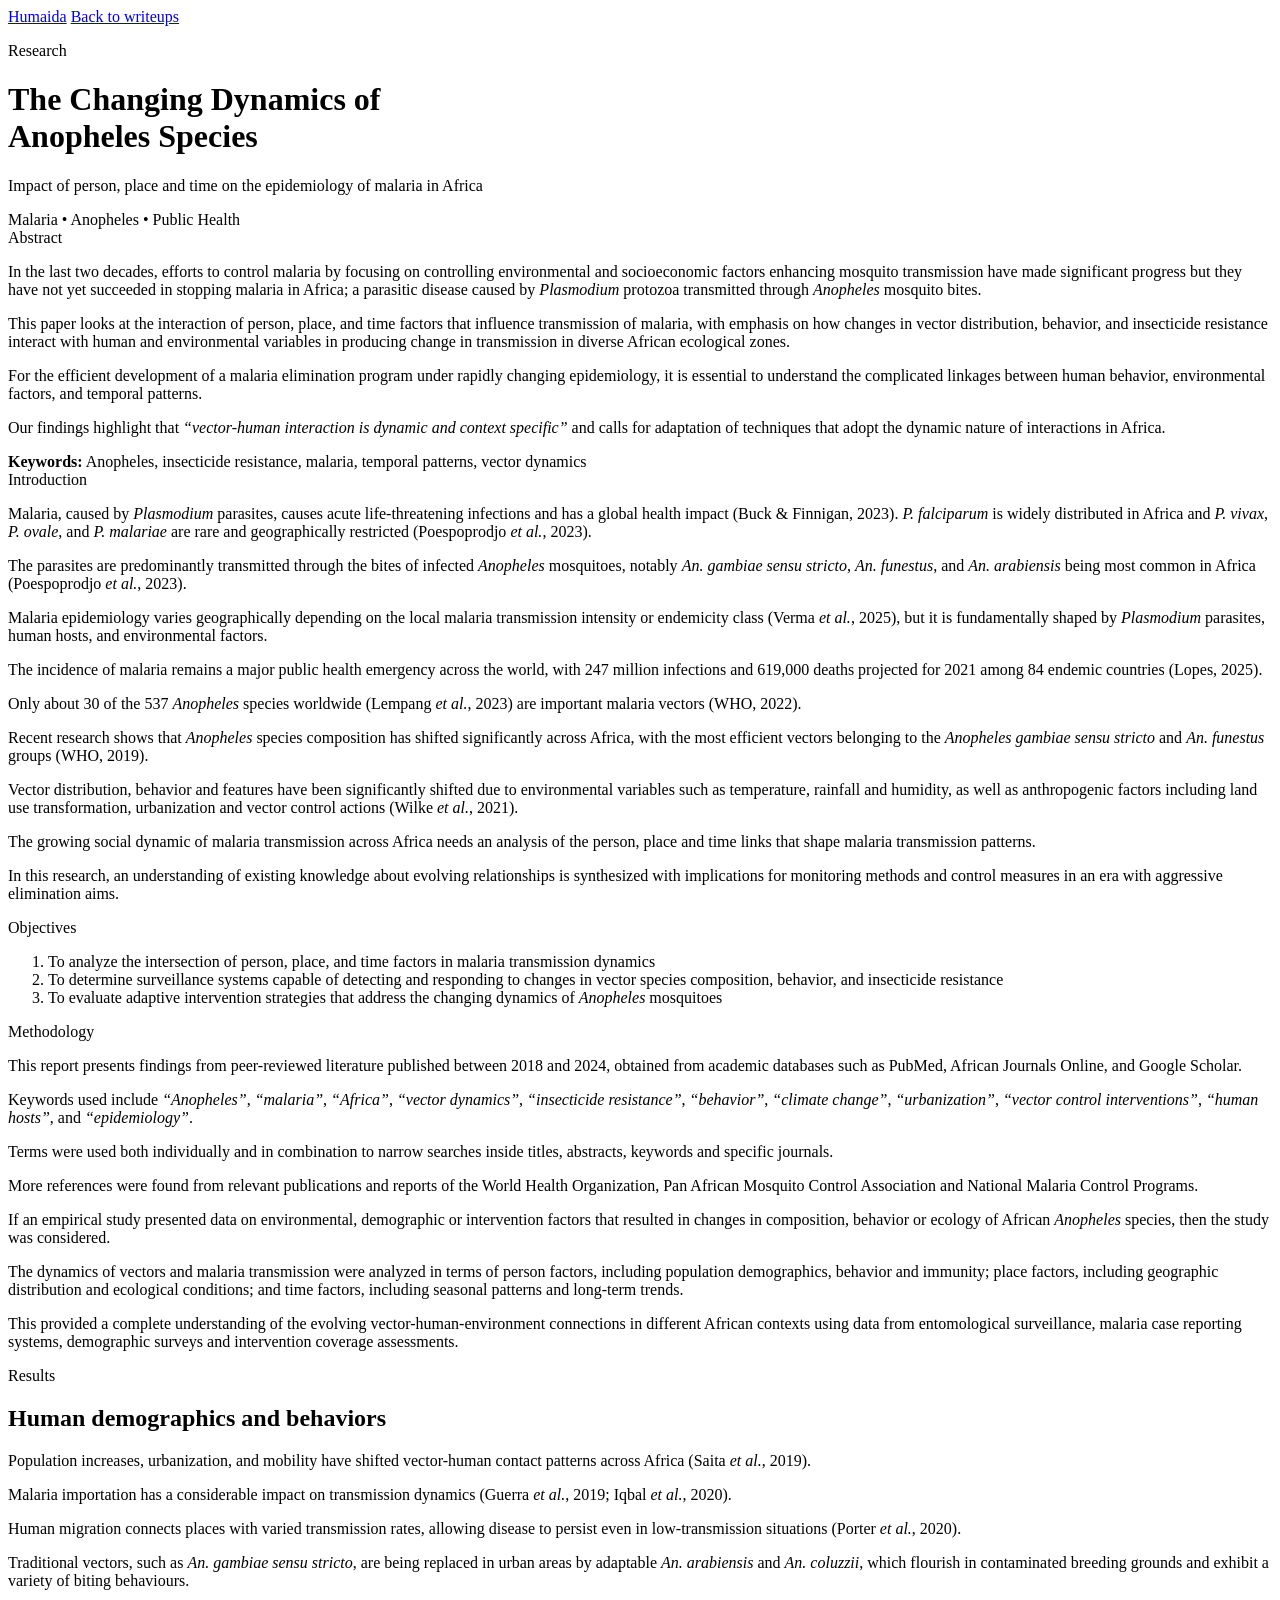
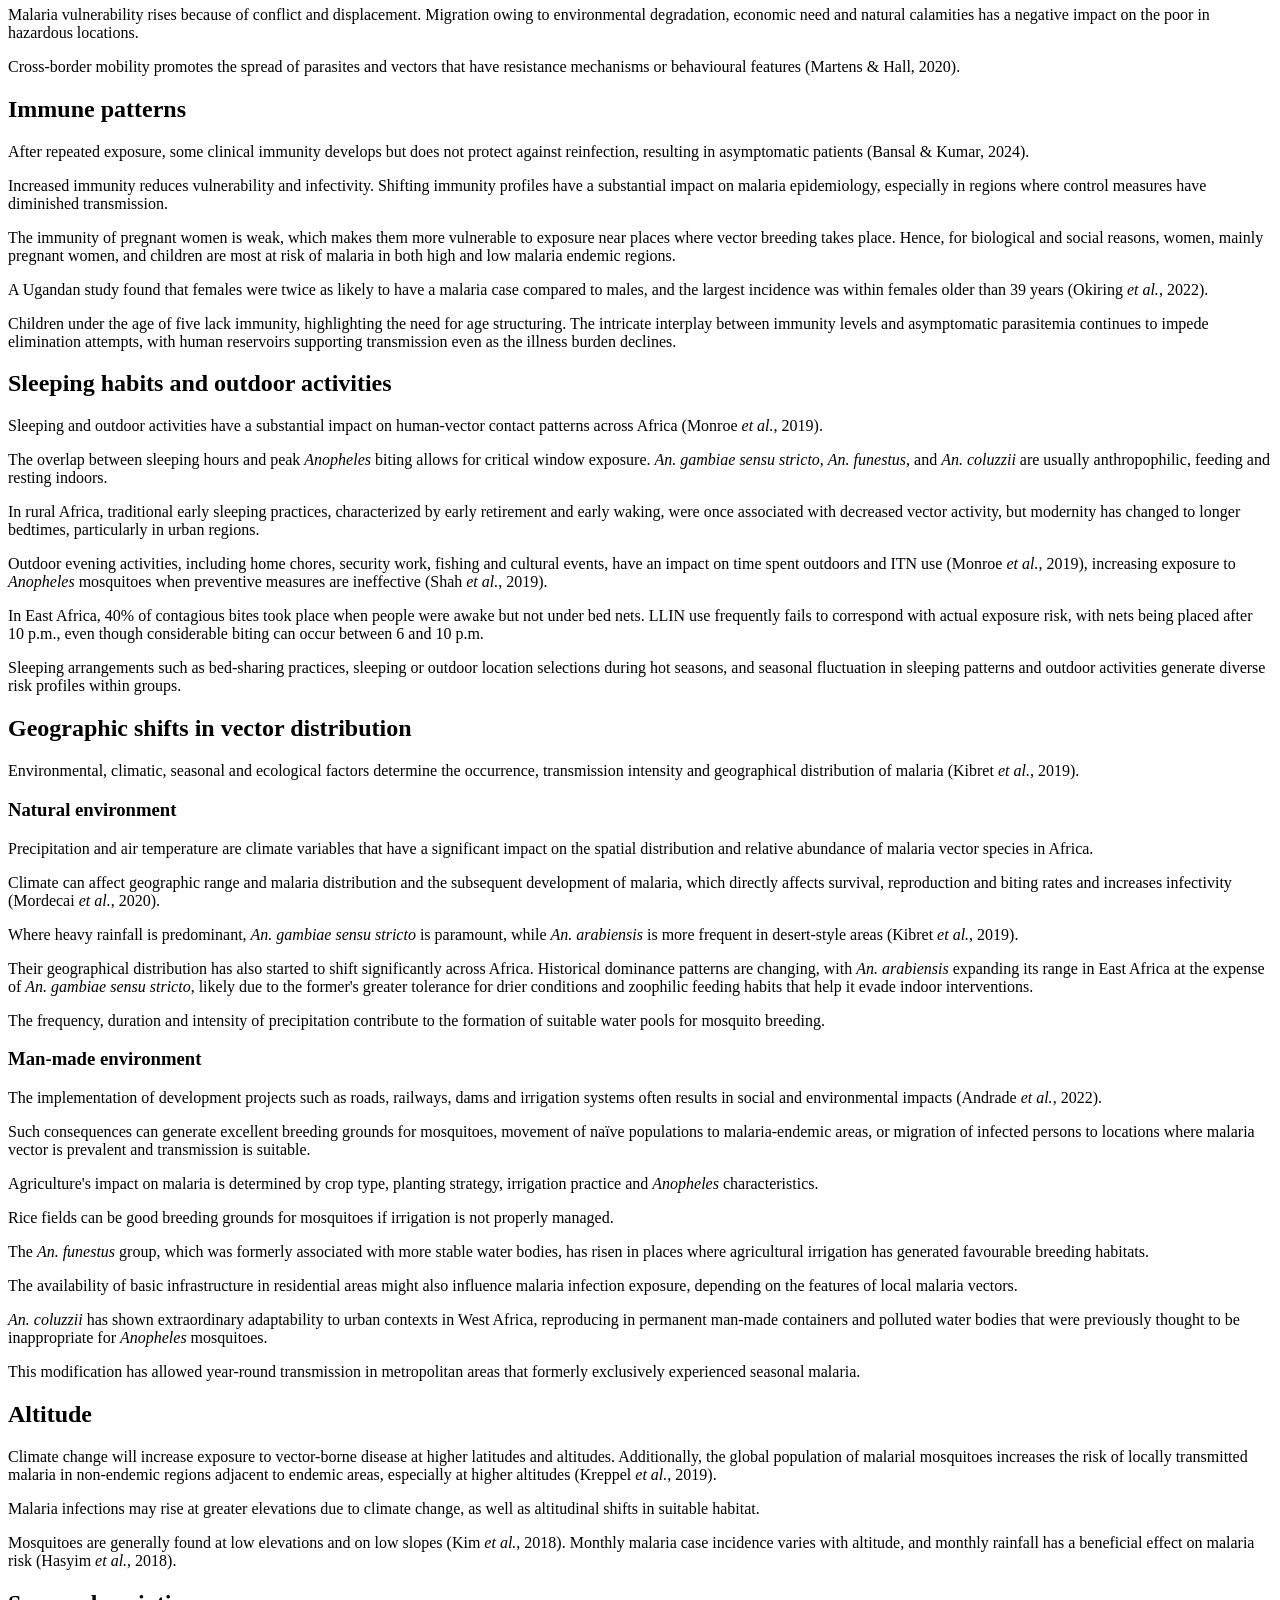
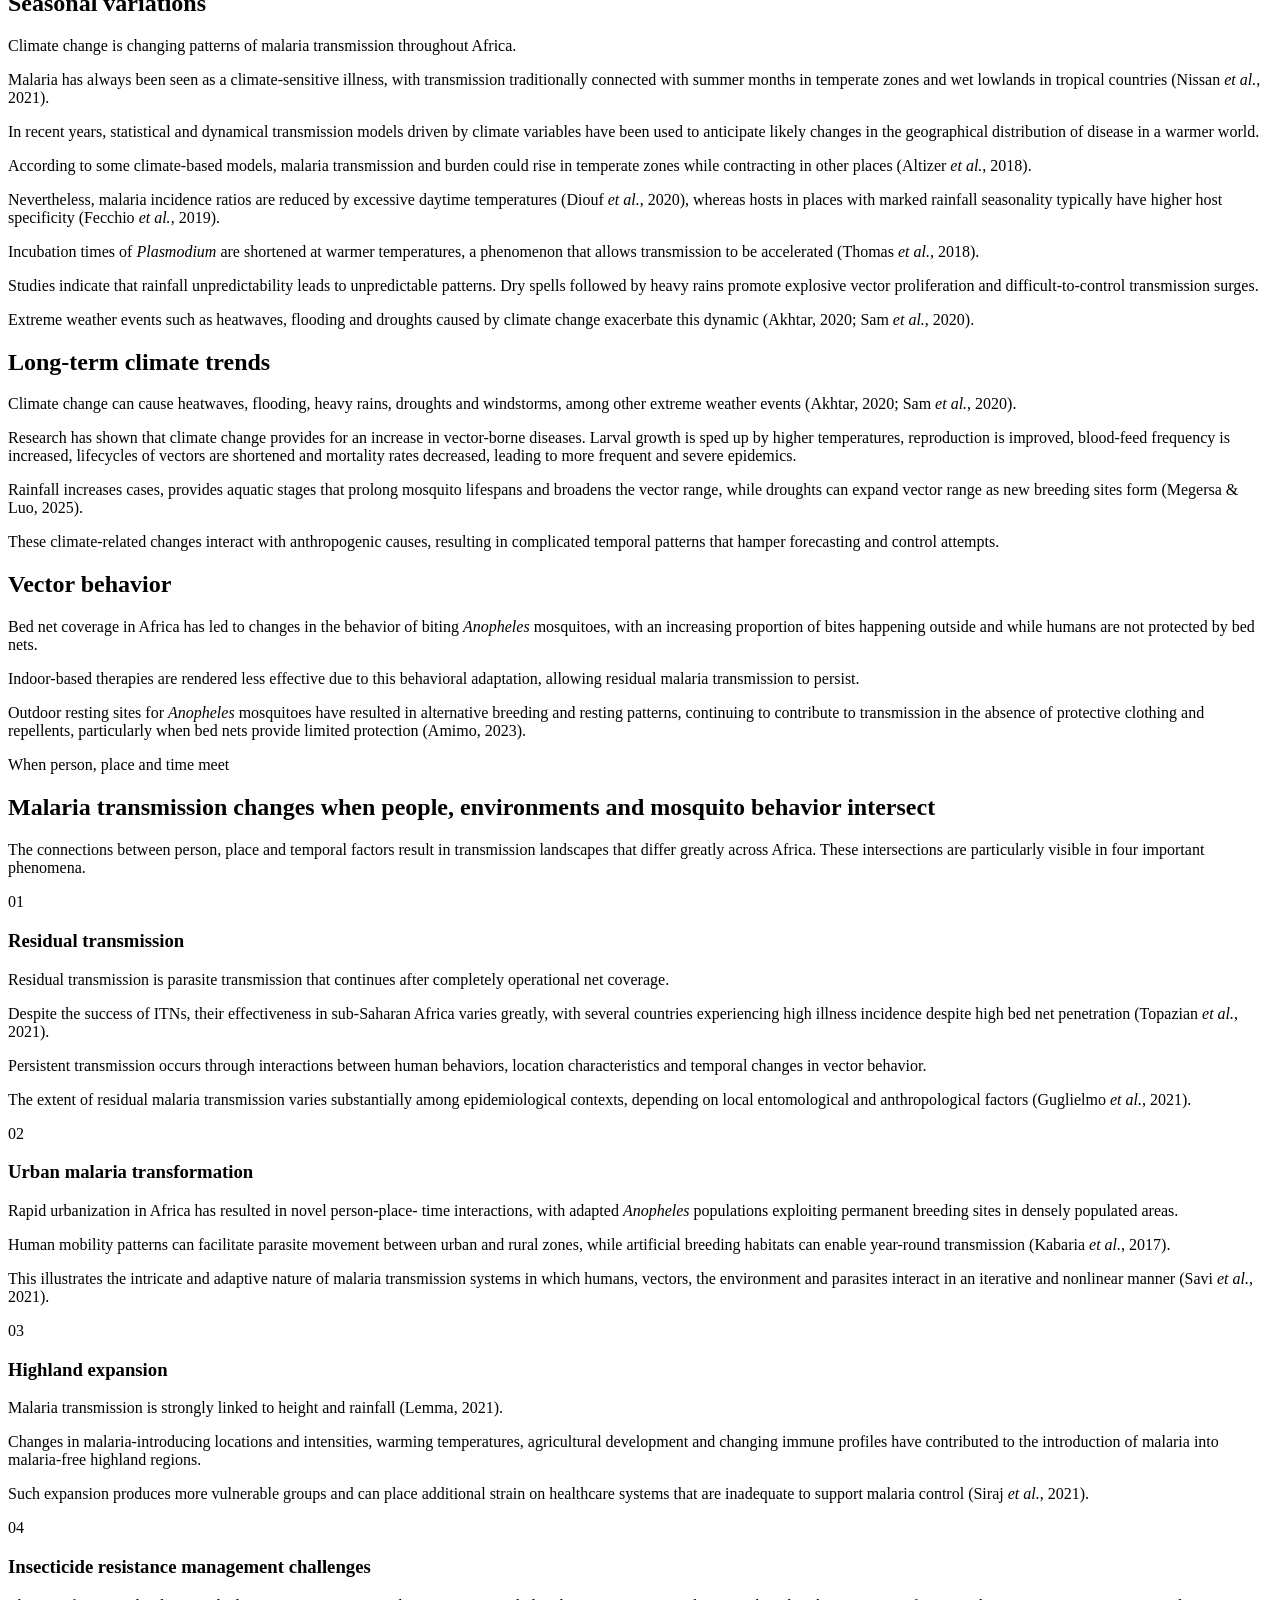
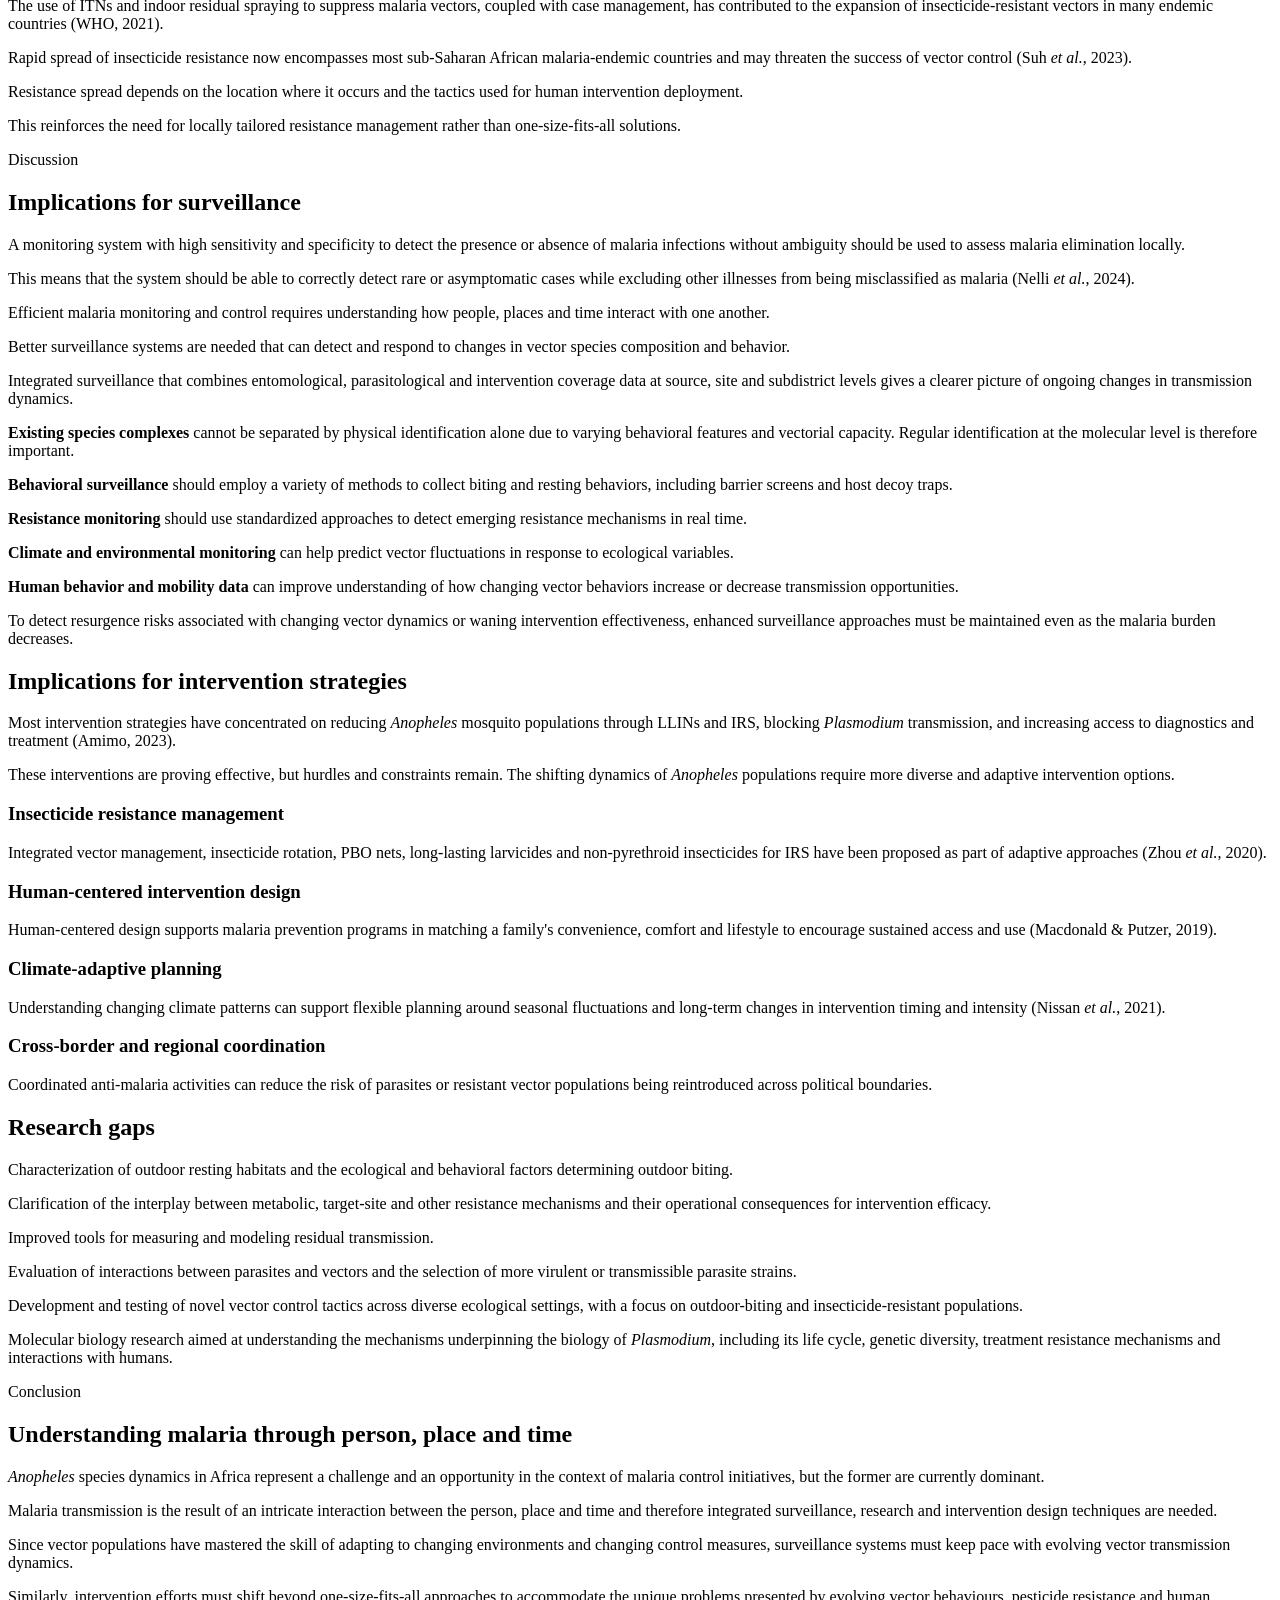
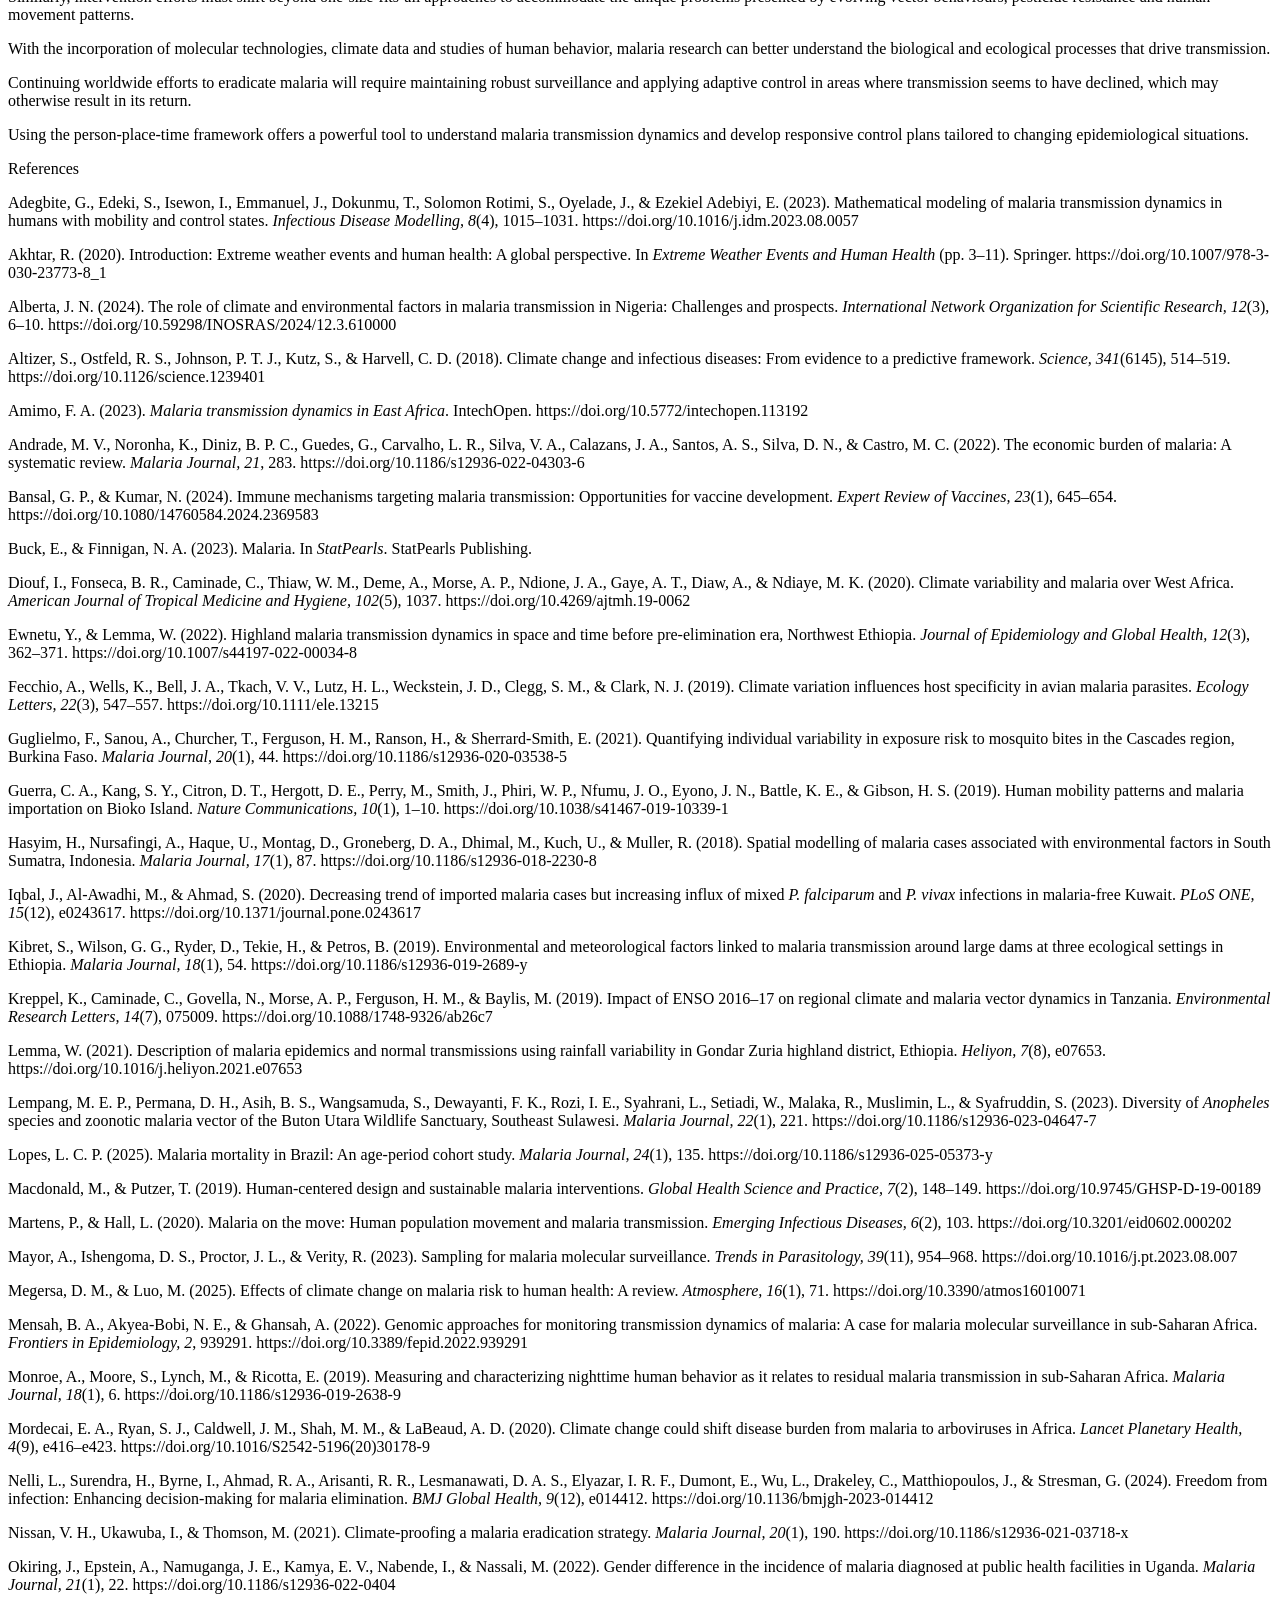
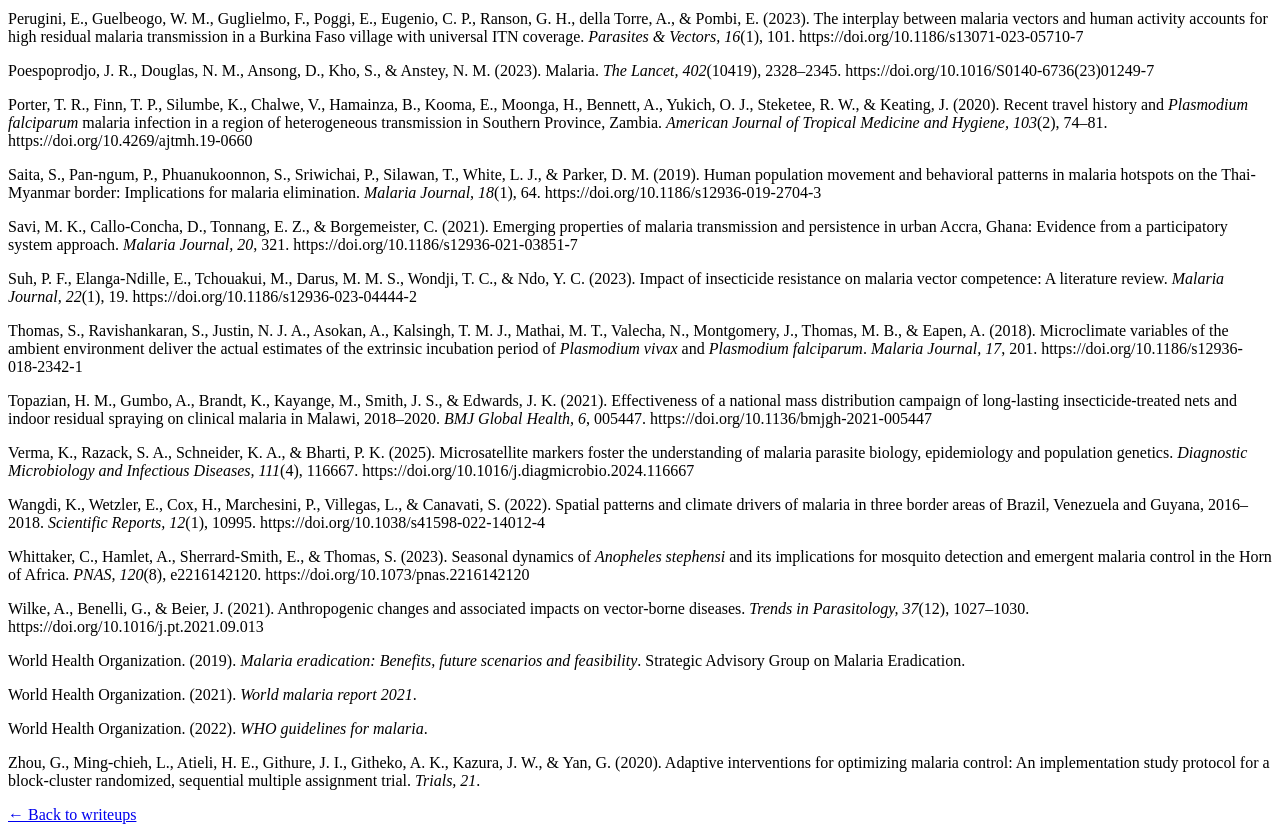
==== commit 7e6ccb18: "Update print statement from 'Hello' to 'Goodbye'" ====
--- a/anopheles-malaria.html
+++ b/anopheles-malaria.html
@@ -4,114 +4,79 @@
   <meta charset="UTF-8">
   <meta name="viewport" content="width=device-width, initial-scale=1.0">
 
-  <title>The Changing Dynamics of Anopheles Species | Humaida Danjuma Khalid</title>
+  <title>The Changing Dynamics of Anopheles Species</title>
 
   <link rel="preconnect" href="https://fonts.googleapis.com">
   <link rel="preconnect" href="https://fonts.gstatic.com" crossorigin>
-  <link href="https://fonts.googleapis.com/css2?family=DM+Sans:wght@400;500;600;700&family=DM+Serif+Display:ital@0;1&display=swap" rel="stylesheet">
-
-  <link rel="stylesheet" href="anopheles-malaria.css">
+
+  <!-- Different typography from Abuja + Fitness -->
+  <link href="https://fonts.googleapis.com/css2?family=DM+Sans:wght@400;500;600;700&family=Libre+Baskerville:ital,wght@0,400;0,700;1,400&display=swap" rel="stylesheet">
+
+  <link rel="stylesheet" href="anopheles.css">
 </head>
 
 <body>
 
-  <!-- NAVIGATION -->
-  <nav class="top-nav">
-    <a href="index.html" class="back-link">← Writing</a>
-
-    <div class="nav-label">
-      RESEARCH / MALARIA
+  <!-- HEADER -->
+  <header class="article-header">
+
+    <nav class="article-nav">
+      <a href="index.html">Humaida</a>
+
+      <a href="index.html#writeups" class="back-link">
+        Back to writeups
+      </a>
+    </nav>
+
+    <div class="header-content">
+
+      <p class="eyebrow">Research</p>
+
+      <h1>
+        The Changing Dynamics of<br>
+        Anopheles Species
+      </h1>
+
+      <p class="subtitle">
+        Impact of person, place and time on the epidemiology of malaria in Africa
+      </p>
+
+      <div class="header-meta">
+        <span>Malaria</span>
+        <span>•</span>
+        <span>Anopheles</span>
+        <span>•</span>
+        <span>Public Health</span>
+      </div>
+
     </div>
-  </nav>
-
-
-  <!-- HERO -->
-  <header class="hero">
-
-    <div class="hero-inner">
-
-      <div class="hero-meta">
-        <span>RESEARCH</span>
-        <span>•</span>
-        <span>AFRICA</span>
-      </div>
-
-      <h1>
-        The Changing Dynamics<br>
-        of <em>Anopheles</em> Species
-      </h1>
-
-      <p class="hero-subtitle">
-        How person, place and time shape the epidemiology of malaria across Africa.
-      </p>
-
-      <div class="hero-line"></div>
-
-      <div class="hero-bottom">
-        <span>Humaida Danjuma Khalid</span>
-        <span>Literature Review · 2018–2024</span>
-      </div>
-
-    </div>
-
   </header>
 
 
-  <!-- INTRODUCTION -->
-  <main>
-
-    <section class="intro-section">
-      <div class="section-number">01</div>
-
-      <div class="intro-content">
-
-        <p class="lead">
-          Malaria transmission is not static. The mosquitoes that transmit it,
-          the environments they inhabit, and the people they encounter are
-          constantly changing.
-        </p>
+  <main class="article-container">
+
+    <!-- ABSTRACT -->
+    <section class="article-section abstract-section">
+
+      <div class="section-label">Abstract</div>
+
+      <div class="section-content">
 
         <p>
           In the last two decades, efforts to control malaria by focusing on
-          environmental and socioeconomic factors that enhance mosquito
-          transmission have made significant progress. However, these efforts
-          have not yet succeeded in stopping malaria in Africa.
-        </p>
-
-        <p>
-          This research examines the interaction between <strong>person,
-          place and time</strong> and how these factors influence malaria
-          transmission across diverse African ecological zones.
-        </p>
-
-      </div>
-    </section>
-
-
-    <!-- ABSTRACT -->
-    <section class="abstract-section">
-
-      <div class="abstract-label">
-        ABSTRACT
-      </div>
-
-      <div class="abstract-text">
-        <p>
-          In the last two decades, efforts to control malaria by focusing on
-          controlling environmental and socioeconomic factors enhancing
-          mosquito transmission have made significant progress but they have
-          not yet succeeded in stopping malaria in Africa; a parasitic disease
-          caused by <em>Plasmodium</em> protozoa transmitted through
-          <em>Anopheles</em> mosquito bites.
-        </p>
-
-        <p>
-          This paper looks at the interaction of person, place, and time
-          factors that influence transmission of malaria, with emphasis on
-          how changes in vector distribution, behavior, and insecticide
-          resistance interact with human and environmental variables in
-          producing change in transmission in diverse African ecological
-          zones.
+          controlling environmental and socioeconomic factors enhancing mosquito
+          transmission have made significant progress but they have not yet
+          succeeded in stopping malaria in Africa; a parasitic disease caused by
+          <em>Plasmodium</em> protozoa transmitted through <em>Anopheles</em>
+          mosquito bites.
+        </p>
+
+        <p>
+          This paper looks at the interaction of person, place, and time factors
+          that influence transmission of malaria, with emphasis on how changes
+          in vector distribution, behavior, and insecticide resistance interact
+          with human and environmental variables in producing change in
+          transmission in diverse African ecological zones.
         </p>
 
         <p>
@@ -122,16 +87,18 @@
         </p>
 
         <p>
-          Our findings highlight that vector-human interaction is dynamic and
-          context specific and calls for adaptation of techniques that adopt
-          dynamic nature of interactions in Africa.
+          Our findings highlight that
+          <em>“vector-human interaction is dynamic and context specific”</em>
+          and calls for adaptation of techniques that adopt the dynamic nature
+          of interactions in Africa.
         </p>
 
         <div class="keywords">
           <strong>Keywords:</strong>
-          Anopheles · insecticide resistance · malaria · temporal patterns ·
+          Anopheles, insecticide resistance, malaria, temporal patterns,
           vector dynamics
         </div>
+
       </div>
 
     </section>
@@ -140,20 +107,17 @@
     <!-- INTRODUCTION -->
     <section class="article-section">
 
-      <div class="section-heading">
-        <span>02</span>
-        <h2>Introduction</h2>
-      </div>
-
-      <div class="article-body">
+      <div class="section-label">Introduction</div>
+
+      <div class="section-content">
 
         <p>
           Malaria, caused by <em>Plasmodium</em> parasites, causes acute
           life-threatening infections and has a global health impact
-          (Buck et al., 2023). <em>P. falciparum</em> is widely distributed
-          in Africa and <em>P. vivax</em>, <em>P. ovale</em>, and
-          <em>P. malariae</em> are rare and geographically restricted
-          (Poespoprodjo et al., 2023).
+          (Buck &amp; Finnigan, 2023). <em>P. falciparum</em> is widely
+          distributed in Africa and <em>P. vivax</em>, <em>P. ovale</em>,
+          and <em>P. malariae</em> are rare and geographically restricted
+          (Poespoprodjo <em>et al.</em>, 2023).
         </p>
 
         <p>
@@ -161,14 +125,14 @@
           infected <em>Anopheles</em> mosquitoes, notably
           <em>An. gambiae sensu stricto</em>, <em>An. funestus</em>, and
           <em>An. arabiensis</em> being most common in Africa
-          (Poespoprodjo et al., 2023).
+          (Poespoprodjo <em>et al.</em>, 2023).
         </p>
 
         <p>
           Malaria epidemiology varies geographically depending on the local
-          malaria transmission intensity or endemicity class (Verma et al.,
-          2025), but it is fundamentally shaped by <em>Plasmodium</em>
-          parasites, human hosts, and environmental factors.
+          malaria transmission intensity or endemicity class
+          (Verma <em>et al.</em>, 2025), but it is fundamentally shaped by
+          <em>Plasmodium</em> parasites, human hosts, and environmental factors.
         </p>
 
         <p>
@@ -177,14 +141,13 @@
           projected for 2021 among 84 endemic countries (Lopes, 2025).
         </p>
 
-        <div class="pull-quote">
-          <span>“</span>
-          Vector-human interaction is dynamic and context specific.
-        </div>
-
         <p>
           Only about 30 of the 537 <em>Anopheles</em> species worldwide
-          (Lempang et al., 2023) are important malaria vectors (WHO, 2022).
+          (Lempang <em>et al.</em>, 2023) are important malaria vectors
+          (WHO, 2022).
+        </p>
+
+        <p>
           Recent research shows that <em>Anopheles</em> species composition
           has shifted significantly across Africa, with the most efficient
           vectors belonging to the <em>Anopheles gambiae sensu stricto</em>
@@ -193,87 +156,85 @@
 
         <p>
           Vector distribution, behavior and features have been significantly
-          shifted due to environmental variables such as temperature,
-          rainfall and humidity, alongside anthropogenic factors including
-          land use transformation, urbanization and vector control actions
-          (Wilke et al., 2021).
+          shifted due to environmental variables such as temperature, rainfall
+          and humidity, as well as anthropogenic factors including land use
+          transformation, urbanization and vector control actions
+          (Wilke <em>et al.</em>, 2021).
         </p>
 
         <p>
           The growing social dynamic of malaria transmission across Africa
-          needs an analysis of the person–place–time links that shape malaria
-          transmission patterns. In this research, an understanding of
-          existing knowledge about evolving relationships is synthesized with
-          implications for monitoring methods and control measures in an era
-          with aggressive elimination aims.
+          needs an analysis of the person, place and time links that shape
+          malaria transmission patterns.
+        </p>
+
+        <p>
+          In this research, an understanding of existing knowledge about
+          evolving relationships is synthesized with implications for
+          monitoring methods and control measures in an era with aggressive
+          elimination aims.
         </p>
 
       </div>
+
     </section>
 
 
     <!-- OBJECTIVES -->
-    <section class="objectives-section">
-
-      <div class="section-heading">
-        <span>03</span>
-        <h2>Objectives</h2>
-      </div>
-
-      <div class="objective-grid">
-
-        <div class="objective-card">
-          <span>01</span>
-          <p>
+    <section class="article-section objectives-section">
+
+      <div class="section-label">Objectives</div>
+
+      <div class="section-content">
+
+        <ol>
+          <li>
             To analyze the intersection of person, place, and time factors
-            in malaria transmission dynamics.
-          </p>
-        </div>
-
-        <div class="objective-card">
-          <span>02</span>
-          <p>
+            in malaria transmission dynamics
+          </li>
+
+          <li>
             To determine surveillance systems capable of detecting and
             responding to changes in vector species composition, behavior,
-            and insecticide resistance.
-          </p>
-        </div>
-
-        <div class="objective-card">
-          <span>03</span>
-          <p>
+            and insecticide resistance
+          </li>
+
+          <li>
             To evaluate adaptive intervention strategies that address the
-            changing dynamics of <em>Anopheles</em> mosquitoes.
-          </p>
-        </div>
+            changing dynamics of <em>Anopheles</em> mosquitoes
+          </li>
+        </ol>
 
       </div>
+
     </section>
 
 
-    <!-- METHODS -->
-    <section class="article-section method-section">
-
-      <div class="section-heading">
-        <span>04</span>
-        <h2>Methods</h2>
-      </div>
-
-      <div class="article-body">
-
-        <p>
-          This report presents findings from peer-reviewed literature
-          published between 2018 and 2024, obtained from academic databases
-          such as PubMed, African Journals Online, and Google Scholar.
-        </p>
-
-        <p>
-          Keywords used include <em>Anopheles</em>, malaria, Africa, vector
-          dynamics, insecticide resistance, behavior, climate change,
-          urbanization, vector control interventions, human hosts, and
-          epidemiology. Terms were used both individually and in combination
-          to narrow search inside titles, abstracts, keywords and specific
-          journals.
+    <!-- METHODOLOGY -->
+    <section class="article-section">
+
+      <div class="section-label">Methodology</div>
+
+      <div class="section-content">
+
+        <p>
+          This report presents findings from peer-reviewed literature published
+          between 2018 and 2024, obtained from academic databases such as
+          PubMed, African Journals Online, and Google Scholar.
+        </p>
+
+        <p>
+          Keywords used include <em>“Anopheles”</em>, <em>“malaria”</em>,
+          <em>“Africa”</em>, <em>“vector dynamics”</em>,
+          <em>“insecticide resistance”</em>, <em>“behavior”</em>,
+          <em>“climate change”</em>, <em>“urbanization”</em>,
+          <em>“vector control interventions”</em>,
+          <em>“human hosts”</em>, and <em>“epidemiology”</em>.
+        </p>
+
+        <p>
+          Terms were used both individually and in combination to narrow
+          searches inside titles, abstracts, keywords and specific journals.
         </p>
 
         <p>
@@ -285,149 +246,71 @@
         <p>
           If an empirical study presented data on environmental, demographic
           or intervention factors that resulted in changes in composition,
-          behavior or ecology of African <em>Anopheles</em> species, then the
-          study was considered.
-        </p>
-
-        <p>
-          The dynamic vector and malaria transmission is analyzed in terms of
-          person factors (people demography, behavior, immunity), place
-          factors (geographic distribution, ecological conditions), and time
-          factors (seasonal patterns, long-term trend).
-        </p>
-
-        <p>
-          This provided a complete knowledge of the evolving vector-human-
-          environment connections in different African contexts using data
-          from entomological surveillances, malaria case reporting systems,
-          demographic surveys and intervention coverage assessments.
+          behavior or ecology of African <em>Anopheles</em> species, then
+          the study was considered.
+        </p>
+
+        <p>
+          The dynamics of vectors and malaria transmission were analyzed in
+          terms of person factors, including population demographics,
+          behavior and immunity; place factors, including geographic
+          distribution and ecological conditions; and time factors,
+          including seasonal patterns and long-term trends.
+        </p>
+
+        <p>
+          This provided a complete understanding of the evolving
+          vector-human-environment connections in different African contexts
+          using data from entomological surveillance, malaria case reporting
+          systems, demographic surveys and intervention coverage assessments.
         </p>
 
       </div>
+
     </section>
 
 
-    <!-- PERSON PLACE TIME -->
-    <section class="framework-section">
-
-      <div class="framework-intro">
-        <span>05</span>
-
-        <h2>
-          Person.<br>
-          Place.<br>
-          <em>Time.</em>
-        </h2>
-
-        <p>
-          Three dimensions. One changing transmission landscape.
-        </p>
-      </div>
-
-      <div class="framework-grid">
-
-        <article class="framework-card person">
-          <div class="card-top">
-            <span>01</span>
-            <span>PERSON</span>
-          </div>
-
-          <h3>People shape exposure.</h3>
-
-          <p>
-            Demography, mobility, immunity, culture, socioeconomic conditions,
-            sleeping habits and outdoor activities all influence how people
-            come into contact with malaria vectors.
-          </p>
-        </article>
-
-
-        <article class="framework-card place">
-          <div class="card-top">
-            <span>02</span>
-            <span>PLACE</span>
-          </div>
-
-          <h3>Environment shapes opportunity.</h3>
-
-          <p>
-            Geography, rainfall, temperature, altitude, land use,
-            urbanization, agriculture and infrastructure influence where
-            vectors survive, reproduce and interact with humans.
-          </p>
-        </article>
-
-
-        <article class="framework-card time">
-          <div class="card-top">
-            <span>03</span>
-            <span>TIME</span>
-          </div>
-
-          <h3>Time shapes transmission.</h3>
-
-          <p>
-            Seasonal patterns, climate trends, changing mosquito behavior and
-            the timing of human activity can alter when transmission occurs
-            and how interventions perform.
-          </p>
-        </article>
-
-      </div>
-
-    </section>
-
-
     <!-- RESULTS -->
-    <section class="results-section">
-
-      <div class="section-heading">
-        <span>06</span>
-        <h2>Results</h2>
-      </div>
-
-
-      <!-- PERSON -->
-      <div class="result-group">
-
-        <div class="result-label">
-          <span>4.1</span>
-          <strong>PERSON FACTORS</strong>
-        </div>
-
-        <div class="result-content">
-
-          <p>
-            The person factor includes genetic, acquired immunity, behavior,
-            demography, culture, socioeconomic features and so on.
-          </p>
-
-          <h3>Human Demographics and Behaviors</h3>
+    <section class="article-section results-section">
+
+      <div class="section-label">Results</div>
+
+      <div class="section-content">
+
+        <!-- PERSON -->
+        <article class="result-block">
+
+          <h2>Human demographics and behaviors</h2>
 
           <p>
             Population increases, urbanization, and mobility have shifted
-            vector-human contact patterns across Africa (Saita et al., 2019).
+            vector-human contact patterns across Africa
+            (Saita <em>et al.</em>, 2019).
+          </p>
+
+          <p>
             Malaria importation has a considerable impact on transmission
-            dynamics (Guerra et al., 2019; Iqbal et al., 2020).
+            dynamics (Guerra <em>et al.</em>, 2019; Iqbal <em>et al.</em>,
+            2020).
           </p>
 
           <p>
             Human migration connects places with varied transmission rates,
             allowing disease to persist even in low-transmission situations
-            (Porter et al., 2020).
-          </p>
-
-          <p>
-            Traditional vectors, such as <em>An. gambiae sensu stricto</em>,
-            are being replaced in urban areas by adaptable
-            <em>An. arabiensis</em> and <em>An. coluzzii</em>, which flourish
-            in contaminated breeding grounds and exhibit a variety of biting
-            behaviours.
+            (Porter <em>et al.</em>, 2020).
+          </p>
+
+          <p>
+            Traditional vectors, such as
+            <em>An. gambiae sensu stricto</em>, are being replaced in urban
+            areas by adaptable <em>An. arabiensis</em> and
+            <em>An. coluzzii</em>, which flourish in contaminated breeding
+            grounds and exhibit a variety of biting behaviours.
           </p>
 
           <p>
             Malaria vulnerability rises because of conflict and displacement.
-            Migration owing to environmental degradation, economic need, and
+            Migration owing to environmental degradation, economic need and
             natural calamities has a negative impact on the poor in hazardous
             locations.
           </p>
@@ -435,190 +318,202 @@
           <p>
             Cross-border mobility promotes the spread of parasites and vectors
             that have resistance mechanisms or behavioural features
-            (Martens & Hall, 2020).
-          </p>
-
-
-          <h3>Immune Patterns</h3>
+            (Martens &amp; Hall, 2020).
+          </p>
+
+
+          <h2>Immune patterns</h2>
 
           <p>
             After repeated exposure, some clinical immunity develops but does
             not protect against reinfection, resulting in asymptomatic patients
-            (Bansal & Kumar, 2024).
-          </p>
-
-          <p>
-            Increased immunity reduces vulnerability and infectivity. Shifting
-            immunity profiles have a substantial impact on malaria
+            (Bansal &amp; Kumar, 2024).
+          </p>
+
+          <p>
+            Increased immunity reduces vulnerability and infectivity.
+            Shifting immunity profiles have a substantial impact on malaria
             epidemiology, especially in regions where control measures have
-            diminished transmission, such as East African highlands.
-          </p>
-
-          <p>
-            The immunity of pregnant women is weak which makes them more
-            vulnerable to families that come near the places where vector
-            breeding takes place. Hence, for biological and social reasons,
-            women, mainly pregnant women, and children are most at risk of
-            malaria in both high and low malaria endemic regions.
+            diminished transmission.
+          </p>
+
+          <p>
+            The immunity of pregnant women is weak, which makes them more
+            vulnerable to exposure near places where vector breeding takes
+            place. Hence, for biological and social reasons, women, mainly
+            pregnant women, and children are most at risk of malaria in both
+            high and low malaria endemic regions.
           </p>
 
           <p>
             A Ugandan study found that females were twice as likely to have a
-            malarial case compared to males, and the largest incidence was
-            within females older than 39 years (Okiring et al., 2022).
+            malaria case compared to males, and the largest incidence was
+            within females older than 39 years (Okiring <em>et al.</em>, 2022).
           </p>
 
           <p>
             Children under the age of five lack immunity, highlighting the
-            need of age structuring. The intricate interplay between immunity
-            levels and asymptomatic parasitemia continues to impede
-            elimination attempts, with human reservoirs supporting
-            transmission even as the illness burden declines.
-          </p>
-
-
-          <h3>Sleeping Habits and Outdoor Activities</h3>
+            need for age structuring. The intricate interplay between immunity
+            levels and asymptomatic parasitemia continues to impede elimination
+            attempts, with human reservoirs supporting transmission even as
+            the illness burden declines.
+          </p>
+
+
+          <h2>Sleeping habits and outdoor activities</h2>
 
           <p>
             Sleeping and outdoor activities have a substantial impact on
-            human-vector contact patterns across Africa (Monroe et al., 2019).
-            The overlap between sleeping hours and peak <em>Anopheles</em>
-            biting allows for critical window exposure.
-          </p>
-
-          <p>
+            human-vector contact patterns across Africa
+            (Monroe <em>et al.</em>, 2019).
+          </p>
+
+          <p>
+            The overlap between sleeping hours and peak
+            <em>Anopheles</em> biting allows for critical window exposure.
             <em>An. gambiae sensu stricto</em>, <em>An. funestus</em>, and
-            <em>An. coluzzii</em> are usually anthropogenic, feeding and
+            <em>An. coluzzii</em> are usually anthropophilic, feeding and
             resting indoors.
           </p>
 
           <p>
-            Outdoor evening activities such as home chores, security work,
-            fishing and cultural events have had an impact on time spent
-            outdoors and ITN use (Monroe et al., 2019) due to increased
-            exposure to <em>Anopheles</em> mosquitoes when preventive
-            measures are ineffective (Shah et al., 2019).
-          </p>
-
-          <div class="stat-callout">
-            <strong>40%</strong>
-            <span>
-              of contagious bites in parts of East Africa took place when
-              people were awake but not under bed nets.
-            </span>
-          </div>
-
-          <p>
-            In East Africa, including Tanzania, Kenya and Uganda, LLIN use
-            frequently fails to correspond with actual exposure risk, with
-            nets being placed after 10p.m., even though considerable biting
-            can occur between 6 and 10p.m.
-          </p>
-
-          <p>
-            Sleeping arrangements such as bed sharing practices,
-            sleeping/outdoor location selections during hot seasons, and
+            In rural Africa, traditional early sleeping practices,
+            characterized by early retirement and early waking, were once
+            associated with decreased vector activity, but modernity has
+            changed to longer bedtimes, particularly in urban regions.
+          </p>
+
+          <p>
+            Outdoor evening activities, including home chores, security work,
+            fishing and cultural events, have an impact on time spent outdoors
+            and ITN use (Monroe <em>et al.</em>, 2019), increasing exposure
+            to <em>Anopheles</em> mosquitoes when preventive measures are
+            ineffective (Shah <em>et al.</em>, 2019).
+          </p>
+
+          <p>
+            In East Africa, 40% of contagious bites took place when people
+            were awake but not under bed nets. LLIN use frequently fails to
+            correspond with actual exposure risk, with nets being placed after
+            10 p.m., even though considerable biting can occur between 6 and
+            10 p.m.
+          </p>
+
+          <p>
+            Sleeping arrangements such as bed-sharing practices,
+            sleeping or outdoor location selections during hot seasons, and
             seasonal fluctuation in sleeping patterns and outdoor activities
             generate diverse risk profiles within groups.
           </p>
 
-        </div>
-      </div>
-
-
-      <!-- PLACE -->
-      <div class="result-group">
-
-        <div class="result-label">
-          <span>4.2</span>
-          <strong>PLACE FACTORS</strong>
-        </div>
-
-        <div class="result-content">
-
-          <p>
-            These variables are influenced by both the natural environment
-            and the man-made environment.
-          </p>
-
-          <h3>Geographic Shifts in Vector Distribution</h3>
-
-          <p>
-            Environmental, climatic, seasonal and ecological factors
-            determine the occurrence, transmission intensity and geographical
-            distribution of malaria (Kibret et al., 2019).
-          </p>
-
-          <h3>Natural Environment</h3>
-
-          <p>
-            Precipitation and air temperature have a significant impact on
-            the spatial distribution and relative abundance of malaria vector
-            species in Africa. Climate can affect geographic range and
-            malaria distribution and subsequently affect malaria survival,
-            reproduction and biting rates (Mordecai et al., 2020).
+
+          <!-- PLACE -->
+          <h2>Geographic shifts in vector distribution</h2>
+
+          <p>
+            Environmental, climatic, seasonal and ecological factors determine
+            the occurrence, transmission intensity and geographical
+            distribution of malaria (Kibret <em>et al.</em>, 2019).
+          </p>
+
+          <h3>Natural environment</h3>
+
+          <p>
+            Precipitation and air temperature are climate variables that have
+            a significant impact on the spatial distribution and relative
+            abundance of malaria vector species in Africa.
+          </p>
+
+          <p>
+            Climate can affect geographic range and malaria distribution and
+            the subsequent development of malaria, which directly affects
+            survival, reproduction and biting rates and increases infectivity
+            (Mordecai <em>et al.</em>, 2020).
           </p>
 
           <p>
             Where heavy rainfall is predominant,
             <em>An. gambiae sensu stricto</em> is paramount, while
             <em>An. arabiensis</em> is more frequent in desert-style areas
-            (Kibret et al., 2019).
+            (Kibret <em>et al.</em>, 2019).
           </p>
 
           <p>
             Their geographical distribution has also started to shift
             significantly across Africa. Historical dominance patterns are
-            shifting, with <em>An. arabiensis</em> expanding its range in
+            changing, with <em>An. arabiensis</em> expanding its range in
             East Africa at the expense of <em>An. gambiae sensu stricto</em>,
             likely due to the former's greater tolerance for drier conditions
             and zoophilic feeding habits that help it evade indoor
             interventions.
           </p>
 
-          <h3>Man-made Environment</h3>
-
-          <p>
-            Development projects such as roads, railways, dams and irrigation
-            often result in social and environmental impacts (Andrade et al.,
-            2022).
+          <p>
+            The frequency, duration and intensity of precipitation contribute
+            to the formation of suitable water pools for mosquito breeding.
+          </p>
+
+
+          <h3>Man-made environment</h3>
+
+          <p>
+            The implementation of development projects such as roads,
+            railways, dams and irrigation systems often results in social and
+            environmental impacts (Andrade <em>et al.</em>, 2022).
           </p>
 
           <p>
             Such consequences can generate excellent breeding grounds for
-            mosquitoes, movement of naïve populations to malaria-endemic
-            areas, or migration of infected persons to locations where
-            malaria vector is prevalent and transmission is suitable.
+            mosquitoes, movement of naïve populations to malaria-endemic areas,
+            or migration of infected persons to locations where malaria vector
+            is prevalent and transmission is suitable.
           </p>
 
           <p>
             Agriculture's impact on malaria is determined by crop type,
-            planting strategy, irrigation practice, and <em>Anopheles</em>
-            characteristics. Rice fields can be good breeding grounds for
-            mosquitoes if irrigation is not properly managed.
+            planting strategy, irrigation practice and <em>Anopheles</em>
+            characteristics.
+          </p>
+
+          <p>
+            Rice fields can be good breeding grounds for mosquitoes if
+            irrigation is not properly managed.
+          </p>
+
+          <p>
+            The <em>An. funestus</em> group, which was formerly associated
+            with more stable water bodies, has risen in places where
+            agricultural irrigation has generated favourable breeding habitats.
           </p>
 
           <p>
             The availability of basic infrastructure in residential areas
             might also influence malaria infection exposure, depending on the
-            features of the local malaria vectors.
+            features of local malaria vectors.
           </p>
 
           <p>
             <em>An. coluzzii</em> has shown extraordinary adaptability to
-            urban contexts in West Africa, reproducing in permanent
-            manmade containers and polluted water bodies that were previously
-            thought to be inappropriate for <em>Anopheles</em> mosquitoes.
-          </p>
-
-          <h3>Altitude</h3>
+            urban contexts in West Africa, reproducing in permanent man-made
+            containers and polluted water bodies that were previously thought
+            to be inappropriate for <em>Anopheles</em> mosquitoes.
+          </p>
+
+          <p>
+            This modification has allowed year-round transmission in
+            metropolitan areas that formerly exclusively experienced seasonal
+            malaria.
+          </p>
+
+
+          <h2>Altitude</h2>
 
           <p>
             Climate change will increase exposure to vector-borne disease at
-            higher latitudes and altitudes. The global population of malarial
-            mosquitoes increases the risk of locally transmitted malaria in
-            non-endemic regions adjacent to endemic areas, especially at
-            higher altitudes (Kreppel et al., 2019).
+            higher latitudes and altitudes. Additionally, the global population
+            of malarial mosquitoes increases the risk of locally transmitted
+            malaria in non-endemic regions adjacent to endemic areas,
+            especially at higher altitudes (Kreppel <em>et al.</em>, 2019).
           </p>
 
           <p>
@@ -626,40 +521,53 @@
             change, as well as altitudinal shifts in suitable habitat.
           </p>
 
-        </div>
-      </div>
-
-
-      <!-- TIME -->
-      <div class="result-group">
-
-        <div class="result-label">
-          <span>4.3</span>
-          <strong>TIME FACTORS</strong>
-        </div>
-
-        <div class="result-content">
-
-          <h3>Seasonal Variations</h3>
+          <p>
+            Mosquitoes are generally found at low elevations and on low slopes
+            (Kim <em>et al.</em>, 2018). Monthly malaria case incidence varies
+            with altitude, and monthly rainfall has a beneficial effect on
+            malaria risk (Hasyim <em>et al.</em>, 2018).
+          </p>
+
+
+          <!-- TIME -->
+          <h2>Seasonal variations</h2>
 
           <p>
             Climate change is changing patterns of malaria transmission
-            throughout Africa. Malaria has traditionally been connected with
-            summer months in temperate zones and wet lowlands in tropical
-            countries (Nissan et al., 2021).
-          </p>
-
-          <p>
-            In recent years, a range of statistical and dynamical transmission
-            models of malaria transmission, driven by climate variables, have
-            been used to anticipate likely changes in the geographical
-            distribution of disease in a warmer world.
+            throughout Africa.
+          </p>
+
+          <p>
+            Malaria has always been seen as a climate-sensitive illness, with
+            transmission traditionally connected with summer months in
+            temperate zones and wet lowlands in tropical countries
+            (Nissan <em>et al.</em>, 2021).
+          </p>
+
+          <p>
+            In recent years, statistical and dynamical transmission models
+            driven by climate variables have been used to anticipate likely
+            changes in the geographical distribution of disease in a warmer
+            world.
+          </p>
+
+          <p>
+            According to some climate-based models, malaria transmission and
+            burden could rise in temperate zones while contracting in other
+            places (Altizer <em>et al.</em>, 2018).
+          </p>
+
+          <p>
+            Nevertheless, malaria incidence ratios are reduced by excessive
+            daytime temperatures (Diouf <em>et al.</em>, 2020), whereas hosts
+            in places with marked rainfall seasonality typically have higher
+            host specificity (Fecchio <em>et al.</em>, 2019).
           </p>
 
           <p>
             Incubation times of <em>Plasmodium</em> are shortened at warmer
             temperatures, a phenomenon that allows transmission to be
-            accelerated (Thomas et al., 2018).
+            accelerated (Thomas <em>et al.</em>, 2018).
           </p>
 
           <p>
@@ -669,47 +577,68 @@
             transmission surges.
           </p>
 
-          <h3>Long-term Climate Trends</h3>
+          <p>
+            Extreme weather events such as heatwaves, flooding and droughts
+            caused by climate change exacerbate this dynamic
+            (Akhtar, 2020; Sam <em>et al.</em>, 2020).
+          </p>
+
+
+          <h2>Long-term climate trends</h2>
 
           <p>
             Climate change can cause heatwaves, flooding, heavy rains,
             droughts and windstorms, among other extreme weather events
-            (Akhtar, 2020; Sam et al., 2020).
-          </p>
-
-          <p>
-            Research has shown that climate change provides for an increase in
-            vector-borne diseases. Larval growth is sped up by higher
-            temperatures, reproduction is improved, blood feed frequency is
+            (Akhtar, 2020; Sam <em>et al.</em>, 2020).
+          </p>
+
+          <p>
+            Research has shown that climate change provides for an increase
+            in vector-borne diseases. Larval growth is sped up by higher
+            temperatures, reproduction is improved, blood-feed frequency is
             increased, lifecycles of vectors are shortened and mortality rates
             decreased, leading to more frequent and severe epidemics.
           </p>
 
           <p>
+            Rainfall increases cases, provides aquatic stages that prolong
+            mosquito lifespans and broadens the vector range, while droughts
+            can expand vector range as new breeding sites form
+            (Megersa &amp; Luo, 2025).
+          </p>
+
+          <p>
             These climate-related changes interact with anthropogenic causes,
-            resulting in complicated temporal patterns that hamper forecast
+            resulting in complicated temporal patterns that hamper forecasting
             and control attempts.
           </p>
 
-          <h3>Vector Behavior</h3>
+
+          <h2>Vector behavior</h2>
 
           <p>
             Bed net coverage in Africa has led to changes in the behavior of
-            biting <em>Anopheles</em> mosquitoes, with an increasing
-            proportion of bites happening outside and while humans are not
-            protected by bed nets.
-          </p>
-
-          <p>
-            Indoor-based therapies are rendered less effective by this
+            biting <em>Anopheles</em> mosquitoes, with an increasing proportion
+            of bites happening outside and while humans are not protected by
+            bed nets.
+          </p>
+
+          <p>
+            Indoor-based therapies are rendered less effective due to this
             behavioral adaptation, allowing residual malaria transmission to
-            persist. Outdoor resting sites for <em>Anopheles</em> mosquitoes
-            have resulted in alternative breeding and resting sites, a pattern
-            that continues to contribute to transmission in the absence of
-            protective clothing and repellents (Amimo, 2023).
-          </p>
-
-        </div>
+            persist.
+          </p>
+
+          <p>
+            Outdoor resting sites for <em>Anopheles</em> mosquitoes have
+            resulted in alternative breeding and resting patterns, continuing
+            to contribute to transmission in the absence of protective
+            clothing and repellents, particularly when bed nets provide
+            limited protection (Amimo, 2023).
+          </p>
+
+        </article>
+
       </div>
 
     </section>
@@ -718,63 +647,133 @@
     <!-- INTERSECTION -->
     <section class="intersection-section">
 
-      <div class="intersection-header">
-        <span>07</span>
+      <div class="intersection-intro">
+        <p class="section-label">When person, place and time meet</p>
 
         <h2>
-          When person,<br>
-          place and <em>time</em> meet
+          Malaria transmission changes when people,
+          environments and mosquito behavior intersect
         </h2>
 
         <p>
-          Malaria transmission is a dynamic process. Its behaviour changes
-          when human activity, environmental conditions and mosquito biting
-          patterns intersect.
+          The connections between person, place and temporal factors result
+          in transmission landscapes that differ greatly across Africa.
+          These intersections are particularly visible in four important
+          phenomena.
         </p>
       </div>
 
 
       <div class="intersection-grid">
 
-        <article>
-          <span>01</span>
+        <article class="intersection-card">
+          <div class="card-number">01</div>
+
           <h3>Residual transmission</h3>
-          <p>
-            Parasite transmission can continue after operational net coverage
-            because human behaviour, outdoor activity, vector behaviour and
-            timing can create exposure that standard interventions do not
-            fully address.
+
+          <p>
+            Residual transmission is parasite transmission that continues
+            after completely operational net coverage.
+          </p>
+
+          <p>
+            Despite the success of ITNs, their effectiveness in sub-Saharan
+            Africa varies greatly, with several countries experiencing high
+            illness incidence despite high bed net penetration
+            (Topazian <em>et al.</em>, 2021).
+          </p>
+
+          <p>
+            Persistent transmission occurs through interactions between
+            human behaviors, location characteristics and temporal changes
+            in vector behavior.
+          </p>
+
+          <p>
+            The extent of residual malaria transmission varies substantially
+            among epidemiological contexts, depending on local entomological
+            and anthropological factors (Guglielmo <em>et al.</em>, 2021).
           </p>
         </article>
 
-        <article>
-          <span>02</span>
+
+        <article class="intersection-card">
+          <div class="card-number">02</div>
+
           <h3>Urban malaria transformation</h3>
-          <p>
-            Rapid urbanization has created novel person-place-time
-            interactions, with adapted <em>Anopheles</em> populations
-            exploiting permanent breeding sites and human mobility
-            facilitating parasite movement.
+
+          <p>
+            Rapid urbanization in Africa has resulted in novel person-place-
+            time interactions, with adapted <em>Anopheles</em> populations
+            exploiting permanent breeding sites in densely populated areas.
+          </p>
+
+          <p>
+            Human mobility patterns can facilitate parasite movement between
+            urban and rural zones, while artificial breeding habitats can
+            enable year-round transmission (Kabaria <em>et al.</em>, 2017).
+          </p>
+
+          <p>
+            This illustrates the intricate and adaptive nature of malaria
+            transmission systems in which humans, vectors, the environment
+            and parasites interact in an iterative and nonlinear manner
+            (Savi <em>et al.</em>, 2021).
           </p>
         </article>
 
-        <article>
-          <span>03</span>
+
+        <article class="intersection-card">
+          <div class="card-number">03</div>
+
           <h3>Highland expansion</h3>
-          <p>
-            Warming temperatures, agricultural development and changing
-            immunity profiles can contribute to the introduction of malaria
-            into highland regions where transmission was previously limited.
+
+          <p>
+            Malaria transmission is strongly linked to height and rainfall
+            (Lemma, 2021).
+          </p>
+
+          <p>
+            Changes in malaria-introducing locations and intensities,
+            warming temperatures, agricultural development and changing
+            immune profiles have contributed to the introduction of malaria
+            into malaria-free highland regions.
+          </p>
+
+          <p>
+            Such expansion produces more vulnerable groups and can place
+            additional strain on healthcare systems that are inadequate to
+            support malaria control (Siraj <em>et al.</em>, 2021).
           </p>
         </article>
 
-        <article>
-          <span>04</span>
-          <h3>Insecticide resistance</h3>
-          <p>
-            The spread of insecticide resistance presents an evolving
-            challenge for vector control. Resistance patterns vary according
-            to location, vector populations and intervention strategies.
+
+        <article class="intersection-card">
+          <div class="card-number">04</div>
+
+          <h3>Insecticide resistance management challenges</h3>
+
+          <p>
+            The use of ITNs and indoor residual spraying to suppress malaria
+            vectors, coupled with case management, has contributed to the
+            expansion of insecticide-resistant vectors in many endemic
+            countries (WHO, 2021).
+          </p>
+
+          <p>
+            Rapid spread of insecticide resistance now encompasses most
+            sub-Saharan African malaria-endemic countries and may threaten
+            the success of vector control (Suh <em>et al.</em>, 2023).
+          </p>
+
+          <p>
+            Resistance spread depends on the location where it occurs and
+            the tactics used for human intervention deployment.
+          </p>
+
+          <p>
+            This reinforces the need for locally tailored resistance
+            management rather than one-size-fits-all solutions.
           </p>
         </article>
 
@@ -784,229 +783,176 @@
 
 
     <!-- DISCUSSION -->
-    <section class="discussion-section">
-
-      <div class="section-heading">
-        <span>08</span>
-        <h2>Discussion</h2>
-      </div>
-
-
-      <div class="discussion-block">
-
-        <div class="discussion-title">
-          <span>5.1</span>
-          <h3>Implications for Surveillance</h3>
+    <section class="article-section discussion-section">
+
+      <div class="section-label">Discussion</div>
+
+      <div class="section-content">
+
+        <h2>Implications for surveillance</h2>
+
+        <p>
+          A monitoring system with high sensitivity and specificity to detect
+          the presence or absence of malaria infections without ambiguity
+          should be used to assess malaria elimination locally.
+        </p>
+
+        <p>
+          This means that the system should be able to correctly detect rare
+          or asymptomatic cases while excluding other illnesses from being
+          misclassified as malaria (Nelli <em>et al.</em>, 2024).
+        </p>
+
+        <p>
+          Efficient malaria monitoring and control requires understanding how
+          people, places and time interact with one another.
+        </p>
+
+        <p>
+          Better surveillance systems are needed that can detect and respond
+          to changes in vector species composition and behavior.
+        </p>
+
+        <p>
+          Integrated surveillance that combines entomological, parasitological
+          and intervention coverage data at source, site and subdistrict
+          levels gives a clearer picture of ongoing changes in transmission
+          dynamics.
+        </p>
+
+        <div class="compact-list">
+
+          <p>
+            <strong>Existing species complexes</strong> cannot be separated
+            by physical identification alone due to varying behavioral
+            features and vectorial capacity. Regular identification at the
+            molecular level is therefore important.
+          </p>
+
+          <p>
+            <strong>Behavioral surveillance</strong> should employ a variety
+            of methods to collect biting and resting behaviors, including
+            barrier screens and host decoy traps.
+          </p>
+
+          <p>
+            <strong>Resistance monitoring</strong> should use standardized
+            approaches to detect emerging resistance mechanisms in real time.
+          </p>
+
+          <p>
+            <strong>Climate and environmental monitoring</strong> can help
+            predict vector fluctuations in response to ecological variables.
+          </p>
+
+          <p>
+            <strong>Human behavior and mobility data</strong> can improve
+            understanding of how changing vector behaviors increase or
+            decrease transmission opportunities.
+          </p>
+
         </div>
 
-        <div class="discussion-content">
-
-          <p>
-            A monitoring system with high sensitivity and specificity to
-            detect the presence or absence of malaria infections without
-            ambiguity should be used to assess malaria elimination locally.
-          </p>
-
-          <p>
-            Efficient malaria monitoring and control requires understanding
-            how people, places, and time interact with one another. Better
-            surveillance systems are needed that can detect and respond to
-            changes in vector species composition and behavior.
-          </p>
-
-          <p>
-            Integrated surveillance that combines entomological,
-            parasitological and intervention coverage data at the source,
-            site and subdistrict levels gives a clearer picture of ongoing
-            changes in transmission dynamics.
-          </p>
-
-          <div class="surveillance-list">
-
-            <div>
-              <span>01</span>
-              <p>
-                Regular identification at the molecular level where species
-                complexes cannot be separated by physical identification
-                alone.
-              </p>
-            </div>
-
-            <div>
-              <span>02</span>
-              <p>
-                Employing a variety of methods to collect biting and resting
-                behaviours of different sampling groups.
-              </p>
-            </div>
-
-            <div>
-              <span>03</span>
-              <p>
-                Standardized approaches to detect emerging resistance
-                mechanisms.
-              </p>
-            </div>
-
-            <div>
-              <span>04</span>
-              <p>
-                Monitoring climate and environment to better predict vector
-                fluctuations.
-              </p>
-            </div>
-
-            <div>
-              <span>05</span>
-              <p>
-                Better understanding of how human behaviour and mobility
-                influence transmission risk.
-              </p>
-            </div>
-
+        <p>
+          To detect resurgence risks associated with changing vector dynamics
+          or waning intervention effectiveness, enhanced surveillance
+          approaches must be maintained even as the malaria burden decreases.
+        </p>
+
+
+        <h2>Implications for intervention strategies</h2>
+
+        <p>
+          Most intervention strategies have concentrated on reducing
+          <em>Anopheles</em> mosquito populations through LLINs and IRS,
+          blocking <em>Plasmodium</em> transmission, and increasing access
+          to diagnostics and treatment (Amimo, 2023).
+        </p>
+
+        <p>
+          These interventions are proving effective, but hurdles and
+          constraints remain. The shifting dynamics of <em>Anopheles</em>
+          populations require more diverse and adaptive intervention options.
+        </p>
+
+        <div class="strategy-list">
+
+          <div>
+            <h3>Insecticide resistance management</h3>
+            <p>
+              Integrated vector management, insecticide rotation, PBO nets,
+              long-lasting larvicides and non-pyrethroid insecticides for IRS
+              have been proposed as part of adaptive approaches
+              (Zhou <em>et al.</em>, 2020).
+            </p>
           </div>
 
-          <p>
-            To detect resurgence risks associated with changing vector
-            dynamics or waning intervention effectiveness, enhanced
-            surveillance approaches must be maintained even as the malaria
-            burden decreases.
-          </p>
+          <div>
+            <h3>Human-centered intervention design</h3>
+            <p>
+              Human-centered design supports malaria prevention programs in
+              matching a family's convenience, comfort and lifestyle to
+              encourage sustained access and use (Macdonald &amp; Putzer, 2019).
+            </p>
+          </div>
+
+          <div>
+            <h3>Climate-adaptive planning</h3>
+            <p>
+              Understanding changing climate patterns can support flexible
+              planning around seasonal fluctuations and long-term changes in
+              intervention timing and intensity (Nissan <em>et al.</em>, 2021).
+            </p>
+          </div>
+
+          <div>
+            <h3>Cross-border and regional coordination</h3>
+            <p>
+              Coordinated anti-malaria activities can reduce the risk of
+              parasites or resistant vector populations being reintroduced
+              across political boundaries.
+            </p>
+          </div>
 
         </div>
 
-      </div>
-
-
-      <div class="discussion-block">
-
-        <div class="discussion-title">
-          <span>5.2</span>
-          <h3>Implications for Intervention Strategies</h3>
-        </div>
-
-        <div class="discussion-content">
-
-          <p>
-            Most intervention strategies have concentrated on reducing
-            <em>Anopheles</em> mosquito populations through LLINs and IRSs;
-            blocking <em>Plasmodium</em> transmission; and increasing access
-            to diagnostics and treatment (Amimo, 2023).
-          </p>
-
-          <p>
-            These interventions are proving effective, but there remain
-            hurdles and constraints that restrict their ability to reduce
-            malaria transmission.
-          </p>
-
-          <div class="strategy-grid">
-
-            <article>
-              <span>01</span>
-              <h4>Insecticide resistance management</h4>
-              <p>
-                Integrated vector management, insecticide rotation, PBO nets,
-                larvicides and non-pyrethroid insecticides are among adaptive
-                approaches being explored.
-              </p>
-            </article>
-
-            <article>
-              <span>02</span>
-              <h4>Human-centered intervention design</h4>
-              <p>
-                Prevention programs need to account for family convenience,
-                comfort, lifestyle and the activities that overlap with peak
-                vector biting periods.
-              </p>
-            </article>
-
-            <article>
-              <span>03</span>
-              <h4>Climate-adaptive planning</h4>
-              <p>
-                Changing climate patterns need to be incorporated into
-                seasonal planning, intervention timing and intensity.
-              </p>
-            </article>
-
-            <article>
-              <span>04</span>
-              <h4>Cross-border coordination</h4>
-              <p>
-                Regional coordination can help limit the movement and
-                reintroduction of parasites and resistant vector populations.
-              </p>
-            </article>
-
-          </div>
-
-        </div>
-
-      </div>
-
-
-      <div class="discussion-block">
-
-        <div class="discussion-title">
-          <span>5.3</span>
-          <h3>Research Gaps</h3>
-        </div>
-
-        <div class="discussion-content">
-
-          <div class="research-gaps">
-
-            <div>
-              <span>01</span>
-              <p>
-                Characterization of outdoor resting habitats and the ecological
-                and behavioural factors determining outdoor biting.
-              </p>
-            </div>
-
-            <div>
-              <span>02</span>
-              <p>
-                Clarification of the interplay between resistance mechanisms
-                and their operational consequences for intervention efficacy.
-              </p>
-            </div>
-
-            <div>
-              <span>03</span>
-              <p>
-                Improved tools for measuring and modelling residual
-                transmission.
-              </p>
-            </div>
-
-            <div>
-              <span>04</span>
-              <p>
-                Evaluation of interactions between parasites and vectors,
-                including selection of more virulent or transmissible strains.
-              </p>
-            </div>
-
-            <div>
-              <span>05</span>
-              <p>
-                Development and testing of novel vector control tactics in
-                diverse ecological settings.
-              </p>
-            </div>
-
-            <div>
-              <span>06</span>
-              <p>
-                Molecular biology research into the mechanisms underpinning
-                the biology of <em>Plasmodium</em> species.
-              </p>
-            </div>
-
-          </div>
+
+        <h2>Research gaps</h2>
+
+        <div class="research-gaps">
+
+          <p>
+            Characterization of outdoor resting habitats and the ecological
+            and behavioral factors determining outdoor biting.
+          </p>
+
+          <p>
+            Clarification of the interplay between metabolic, target-site and
+            other resistance mechanisms and their operational consequences
+            for intervention efficacy.
+          </p>
+
+          <p>
+            Improved tools for measuring and modeling residual transmission.
+          </p>
+
+          <p>
+            Evaluation of interactions between parasites and vectors and the
+            selection of more virulent or transmissible parasite strains.
+          </p>
+
+          <p>
+            Development and testing of novel vector control tactics across
+            diverse ecological settings, with a focus on outdoor-biting and
+            insecticide-resistant populations.
+          </p>
+
+          <p>
+            Molecular biology research aimed at understanding the mechanisms
+            underpinning the biology of <em>Plasmodium</em>, including its
+            life cycle, genetic diversity, treatment resistance mechanisms
+            and interactions with humans.
+          </p>
 
         </div>
 
@@ -1018,17 +964,12 @@
     <!-- CONCLUSION -->
     <section class="conclusion-section">
 
-      <div class="conclusion-number">
-        09
-      </div>
-
-      <div class="conclusion-content">
-
-        <span class="eyebrow">CONCLUSION</span>
+      <div class="conclusion-inner">
+
+        <p class="section-label">Conclusion</p>
 
         <h2>
-          Malaria transmission<br>
-          is always <em>moving.</em>
+          Understanding malaria through person, place and time
         </h2>
 
         <p>
@@ -1040,44 +981,39 @@
         <p>
           Malaria transmission is the result of an intricate interaction
           between the person, place and time and therefore integrated
-          surveillance, research and intervention design techniques are
-          needed.
-        </p>
-
-        <p>
-          Since vector populations have mastered the skill of adapting to the
-          changing environment and changing effective control measures,
-          surveillance systems must keep pace with evolving vector
-          transmission dynamics.
+          surveillance, research and intervention design techniques are needed.
+        </p>
+
+        <p>
+          Since vector populations have mastered the skill of adapting to
+          changing environments and changing control measures, surveillance
+          systems must keep pace with evolving vector transmission dynamics.
         </p>
 
         <p>
           Similarly, intervention efforts must shift beyond one-size-fits-all
-          approaches to accommodate the unique problems given by evolving
-          vector behaviours, pesticide resistance, and human movement
-          patterns.
-        </p>
-
-        <p>
-          With the incorporation of molecular technologies and climate data,
-          and studies of human behavior, there is an opportunity to bring a
-          grasp of the biological and ecological processes that drive
-          transmission of malaria into the arena of malaria research and
-          control programs.
+          approaches to accommodate the unique problems presented by evolving
+          vector behaviours, pesticide resistance and human movement patterns.
+        </p>
+
+        <p>
+          With the incorporation of molecular technologies, climate data and
+          studies of human behavior, malaria research can better understand
+          the biological and ecological processes that drive transmission.
         </p>
 
         <p>
           Continuing worldwide efforts to eradicate malaria will require
           maintaining robust surveillance and applying adaptive control in
-          areas where transmission seems to have declined, which may
-          otherwise result in return.
-        </p>
-
-        <div class="final-statement">
-          The person–place–time framework offers a powerful way to understand
-          malaria transmission dynamics and develop responsive control plans
-          tailored to changing epidemiological situations.
-        </div>
+          areas where transmission seems to have declined, which may otherwise
+          result in its return.
+        </p>
+
+        <p>
+          Using the person-place-time framework offers a powerful tool to
+          understand malaria transmission dynamics and develop responsive
+          control plans tailored to changing epidemiological situations.
+        </p>
 
       </div>
 
@@ -1087,288 +1023,377 @@
     <!-- REFERENCES -->
     <section class="references-section">
 
-      <div class="section-heading">
-        <span>10</span>
-        <h2>References</h2>
+      <div class="references-inner">
+
+        <p class="section-label">References</p>
+
+        <div class="references">
+
+          <p>
+            Adegbite, G., Edeki, S., Isewon, I., Emmanuel, J., Dokunmu, T.,
+            Solomon Rotimi, S., Oyelade, J., &amp; Ezekiel Adebiyi, E. (2023).
+            Mathematical modeling of malaria transmission dynamics in humans
+            with mobility and control states. <em>Infectious Disease
+            Modelling, 8</em>(4), 1015–1031.
+            https://doi.org/10.1016/j.idm.2023.08.0057
+          </p>
+
+          <p>
+            Akhtar, R. (2020). Introduction: Extreme weather events and human
+            health: A global perspective. In <em>Extreme Weather Events and
+            Human Health</em> (pp. 3–11). Springer.
+            https://doi.org/10.1007/978-3-030-23773-8_1
+          </p>
+
+          <p>
+            Alberta, J. N. (2024). The role of climate and environmental
+            factors in malaria transmission in Nigeria: Challenges and
+            prospects. <em>International Network Organization for Scientific
+            Research, 12</em>(3), 6–10.
+            https://doi.org/10.59298/INOSRAS/2024/12.3.610000
+          </p>
+
+          <p>
+            Altizer, S., Ostfeld, R. S., Johnson, P. T. J., Kutz, S., &amp;
+            Harvell, C. D. (2018). Climate change and infectious diseases:
+            From evidence to a predictive framework. <em>Science, 341</em>(6145),
+            514–519. https://doi.org/10.1126/science.1239401
+          </p>
+
+          <p>
+            Amimo, F. A. (2023). <em>Malaria transmission dynamics in East
+            Africa</em>. IntechOpen.
+            https://doi.org/10.5772/intechopen.113192
+          </p>
+
+          <p>
+            Andrade, M. V., Noronha, K., Diniz, B. P. C., Guedes, G.,
+            Carvalho, L. R., Silva, V. A., Calazans, J. A., Santos, A. S.,
+            Silva, D. N., &amp; Castro, M. C. (2022). The economic burden of
+            malaria: A systematic review. <em>Malaria Journal, 21</em>, 283.
+            https://doi.org/10.1186/s12936-022-04303-6
+          </p>
+
+          <p>
+            Bansal, G. P., &amp; Kumar, N. (2024). Immune mechanisms targeting
+            malaria transmission: Opportunities for vaccine development.
+            <em>Expert Review of Vaccines, 23</em>(1), 645–654.
+            https://doi.org/10.1080/14760584.2024.2369583
+          </p>
+
+          <p>
+            Buck, E., &amp; Finnigan, N. A. (2023). Malaria. In
+            <em>StatPearls</em>. StatPearls Publishing.
+          </p>
+
+          <p>
+            Diouf, I., Fonseca, B. R., Caminade, C., Thiaw, W. M., Deme, A.,
+            Morse, A. P., Ndione, J. A., Gaye, A. T., Diaw, A., &amp;
+            Ndiaye, M. K. (2020). Climate variability and malaria over West
+            Africa. <em>American Journal of Tropical Medicine and Hygiene,
+            102</em>(5), 1037.
+            https://doi.org/10.4269/ajtmh.19-0062
+          </p>
+
+          <p>
+            Ewnetu, Y., &amp; Lemma, W. (2022). Highland malaria transmission
+            dynamics in space and time before pre-elimination era, Northwest
+            Ethiopia. <em>Journal of Epidemiology and Global Health, 12</em>(3),
+            362–371. https://doi.org/10.1007/s44197-022-00034-8
+          </p>
+
+          <p>
+            Fecchio, A., Wells, K., Bell, J. A., Tkach, V. V., Lutz, H. L.,
+            Weckstein, J. D., Clegg, S. M., &amp; Clark, N. J. (2019). Climate
+            variation influences host specificity in avian malaria parasites.
+            <em>Ecology Letters, 22</em>(3), 547–557.
+            https://doi.org/10.1111/ele.13215
+          </p>
+
+          <p>
+            Guglielmo, F., Sanou, A., Churcher, T., Ferguson, H. M., Ranson,
+            H., &amp; Sherrard-Smith, E. (2021). Quantifying individual
+            variability in exposure risk to mosquito bites in the Cascades
+            region, Burkina Faso. <em>Malaria Journal, 20</em>(1), 44.
+            https://doi.org/10.1186/s12936-020-03538-5
+          </p>
+
+          <p>
+            Guerra, C. A., Kang, S. Y., Citron, D. T., Hergott, D. E., Perry,
+            M., Smith, J., Phiri, W. P., Nfumu, J. O., Eyono, J. N., Battle,
+            K. E., &amp; Gibson, H. S. (2019). Human mobility patterns and
+            malaria importation on Bioko Island. <em>Nature Communications,
+            10</em>(1), 1–10.
+            https://doi.org/10.1038/s41467-019-10339-1
+          </p>
+
+          <p>
+            Hasyim, H., Nursafingi, A., Haque, U., Montag, D., Groneberg,
+            D. A., Dhimal, M., Kuch, U., &amp; Muller, R. (2018). Spatial
+            modelling of malaria cases associated with environmental factors
+            in South Sumatra, Indonesia. <em>Malaria Journal, 17</em>(1), 87.
+            https://doi.org/10.1186/s12936-018-2230-8
+          </p>
+
+          <p>
+            Iqbal, J., Al-Awadhi, M., &amp; Ahmad, S. (2020). Decreasing trend
+            of imported malaria cases but increasing influx of mixed
+            <em>P. falciparum</em> and <em>P. vivax</em> infections in
+            malaria-free Kuwait. <em>PLoS ONE, 15</em>(12), e0243617.
+            https://doi.org/10.1371/journal.pone.0243617
+          </p>
+
+          <p>
+            Kibret, S., Wilson, G. G., Ryder, D., Tekie, H., &amp; Petros, B.
+            (2019). Environmental and meteorological factors linked to malaria
+            transmission around large dams at three ecological settings in
+            Ethiopia. <em>Malaria Journal, 18</em>(1), 54.
+            https://doi.org/10.1186/s12936-019-2689-y
+          </p>
+
+          <p>
+            Kreppel, K., Caminade, C., Govella, N., Morse, A. P., Ferguson,
+            H. M., &amp; Baylis, M. (2019). Impact of ENSO 2016–17 on regional
+            climate and malaria vector dynamics in Tanzania. <em>Environmental
+            Research Letters, 14</em>(7), 075009.
+            https://doi.org/10.1088/1748-9326/ab26c7
+          </p>
+
+          <p>
+            Lemma, W. (2021). Description of malaria epidemics and normal
+            transmissions using rainfall variability in Gondar Zuria
+            highland district, Ethiopia. <em>Heliyon, 7</em>(8), e07653.
+            https://doi.org/10.1016/j.heliyon.2021.e07653
+          </p>
+
+          <p>
+            Lempang, M. E. P., Permana, D. H., Asih, B. S., Wangsamuda, S.,
+            Dewayanti, F. K., Rozi, I. E., Syahrani, L., Setiadi, W., Malaka,
+            R., Muslimin, L., &amp; Syafruddin, S. (2023). Diversity of
+            <em>Anopheles</em> species and zoonotic malaria vector of the Buton
+            Utara Wildlife Sanctuary, Southeast Sulawesi.
+            <em>Malaria Journal, 22</em>(1), 221.
+            https://doi.org/10.1186/s12936-023-04647-7
+          </p>
+
+          <p>
+            Lopes, L. C. P. (2025). Malaria mortality in Brazil: An age-period
+            cohort study. <em>Malaria Journal, 24</em>(1), 135.
+            https://doi.org/10.1186/s12936-025-05373-y
+          </p>
+
+          <p>
+            Macdonald, M., &amp; Putzer, T. (2019). Human-centered design and
+            sustainable malaria interventions. <em>Global Health Science and
+            Practice, 7</em>(2), 148–149.
+            https://doi.org/10.9745/GHSP-D-19-00189
+          </p>
+
+          <p>
+            Martens, P., &amp; Hall, L. (2020). Malaria on the move: Human
+            population movement and malaria transmission. <em>Emerging
+            Infectious Diseases, 6</em>(2), 103.
+            https://doi.org/10.3201/eid0602.000202
+          </p>
+
+          <p>
+            Mayor, A., Ishengoma, D. S., Proctor, J. L., &amp; Verity, R.
+            (2023). Sampling for malaria molecular surveillance.
+            <em>Trends in Parasitology, 39</em>(11), 954–968.
+            https://doi.org/10.1016/j.pt.2023.08.007
+          </p>
+
+          <p>
+            Megersa, D. M., &amp; Luo, M. (2025). Effects of climate change on
+            malaria risk to human health: A review. <em>Atmosphere, 16</em>(1),
+            71. https://doi.org/10.3390/atmos16010071
+          </p>
+
+          <p>
+            Mensah, B. A., Akyea-Bobi, N. E., &amp; Ghansah, A. (2022).
+            Genomic approaches for monitoring transmission dynamics of malaria:
+            A case for malaria molecular surveillance in sub-Saharan Africa.
+            <em>Frontiers in Epidemiology, 2</em>, 939291.
+            https://doi.org/10.3389/fepid.2022.939291
+          </p>
+
+          <p>
+            Monroe, A., Moore, S., Lynch, M., &amp; Ricotta, E. (2019).
+            Measuring and characterizing nighttime human behavior as it relates
+            to residual malaria transmission in sub-Saharan Africa.
+            <em>Malaria Journal, 18</em>(1), 6.
+            https://doi.org/10.1186/s12936-019-2638-9
+          </p>
+
+          <p>
+            Mordecai, E. A., Ryan, S. J., Caldwell, J. M., Shah, M. M., &amp;
+            LaBeaud, A. D. (2020). Climate change could shift disease burden
+            from malaria to arboviruses in Africa. <em>Lancet Planetary
+            Health, 4</em>(9), e416–e423.
+            https://doi.org/10.1016/S2542-5196(20)30178-9
+          </p>
+
+          <p>
+            Nelli, L., Surendra, H., Byrne, I., Ahmad, R. A., Arisanti, R. R.,
+            Lesmanawati, D. A. S., Elyazar, I. R. F., Dumont, E., Wu, L.,
+            Drakeley, C., Matthiopoulos, J., &amp; Stresman, G. (2024).
+            Freedom from infection: Enhancing decision-making for malaria
+            elimination. <em>BMJ Global Health, 9</em>(12), e014412.
+            https://doi.org/10.1136/bmjgh-2023-014412
+          </p>
+
+          <p>
+            Nissan, V. H., Ukawuba, I., &amp; Thomson, M. (2021).
+            Climate-proofing a malaria eradication strategy.
+            <em>Malaria Journal, 20</em>(1), 190.
+            https://doi.org/10.1186/s12936-021-03718-x
+          </p>
+
+          <p>
+            Okiring, J., Epstein, A., Namuganga, J. E., Kamya, E. V.,
+            Nabende, I., &amp; Nassali, M. (2022). Gender difference in the
+            incidence of malaria diagnosed at public health facilities in
+            Uganda. <em>Malaria Journal, 21</em>(1), 22.
+            https://doi.org/10.1186/s12936-022-0404
+          </p>
+
+          <p>
+            Perugini, E., Guelbeogo, W. M., Guglielmo, F., Poggi, E., Eugenio,
+            C. P., Ranson, G. H., della Torre, A., &amp; Pombi, E. (2023).
+            The interplay between malaria vectors and human activity accounts
+            for high residual malaria transmission in a Burkina Faso village
+            with universal ITN coverage. <em>Parasites &amp; Vectors, 16</em>(1),
+            101. https://doi.org/10.1186/s13071-023-05710-7
+          </p>
+
+          <p>
+            Poespoprodjo, J. R., Douglas, N. M., Ansong, D., Kho, S., &amp;
+            Anstey, N. M. (2023). Malaria. <em>The Lancet, 402</em>(10419),
+            2328–2345. https://doi.org/10.1016/S0140-6736(23)01249-7
+          </p>
+
+          <p>
+            Porter, T. R., Finn, T. P., Silumbe, K., Chalwe, V., Hamainza,
+            B., Kooma, E., Moonga, H., Bennett, A., Yukich, O. J., Steketee,
+            R. W., &amp; Keating, J. (2020). Recent travel history and
+            <em>Plasmodium falciparum</em> malaria infection in a region of
+            heterogeneous transmission in Southern Province, Zambia.
+            <em>American Journal of Tropical Medicine and Hygiene, 103</em>(2),
+            74–81. https://doi.org/10.4269/ajtmh.19-0660
+          </p>
+
+          <p>
+            Saita, S., Pan-ngum, P., Phuanukoonnon, S., Sriwichai, P.,
+            Silawan, T., White, L. J., &amp; Parker, D. M. (2019). Human
+            population movement and behavioral patterns in malaria hotspots on
+            the Thai-Myanmar border: Implications for malaria elimination.
+            <em>Malaria Journal, 18</em>(1), 64.
+            https://doi.org/10.1186/s12936-019-2704-3
+          </p>
+
+          <p>
+            Savi, M. K., Callo-Concha, D., Tonnang, E. Z., &amp; Borgemeister,
+            C. (2021). Emerging properties of malaria transmission and
+            persistence in urban Accra, Ghana: Evidence from a participatory
+            system approach. <em>Malaria Journal, 20</em>, 321.
+            https://doi.org/10.1186/s12936-021-03851-7
+          </p>
+
+          <p>
+            Suh, P. F., Elanga-Ndille, E., Tchouakui, M., Darus, M. M. S.,
+            Wondji, T. C., &amp; Ndo, Y. C. (2023). Impact of insecticide
+            resistance on malaria vector competence: A literature review.
+            <em>Malaria Journal, 22</em>(1), 19.
+            https://doi.org/10.1186/s12936-023-04444-2
+          </p>
+
+          <p>
+            Thomas, S., Ravishankaran, S., Justin, N. J. A., Asokan, A.,
+            Kalsingh, T. M. J., Mathai, M. T., Valecha, N., Montgomery, J.,
+            Thomas, M. B., &amp; Eapen, A. (2018). Microclimate variables of
+            the ambient environment deliver the actual estimates of the
+            extrinsic incubation period of <em>Plasmodium vivax</em> and
+            <em>Plasmodium falciparum</em>. <em>Malaria Journal, 17</em>, 201.
+            https://doi.org/10.1186/s12936-018-2342-1
+          </p>
+
+          <p>
+            Topazian, H. M., Gumbo, A., Brandt, K., Kayange, M., Smith, J. S.,
+            &amp; Edwards, J. K. (2021). Effectiveness of a national mass
+            distribution campaign of long-lasting insecticide-treated nets and
+            indoor residual spraying on clinical malaria in Malawi, 2018–2020.
+            <em>BMJ Global Health, 6</em>, 005447.
+            https://doi.org/10.1136/bmjgh-2021-005447
+          </p>
+
+          <p>
+            Verma, K., Razack, S. A., Schneider, K. A., &amp; Bharti, P. K.
+            (2025). Microsatellite markers foster the understanding of malaria
+            parasite biology, epidemiology and population genetics.
+            <em>Diagnostic Microbiology and Infectious Diseases, 111</em>(4),
+            116667.
+            https://doi.org/10.1016/j.diagmicrobio.2024.116667
+          </p>
+
+          <p>
+            Wangdi, K., Wetzler, E., Cox, H., Marchesini, P., Villegas, L.,
+            &amp; Canavati, S. (2022). Spatial patterns and climate drivers
+            of malaria in three border areas of Brazil, Venezuela and Guyana,
+            2016–2018. <em>Scientific Reports, 12</em>(1), 10995.
+            https://doi.org/10.1038/s41598-022-14012-4
+          </p>
+
+          <p>
+            Whittaker, C., Hamlet, A., Sherrard-Smith, E., &amp; Thomas, S.
+            (2023). Seasonal dynamics of <em>Anopheles stephensi</em> and its
+            implications for mosquito detection and emergent malaria control
+            in the Horn of Africa. <em>PNAS, 120</em>(8), e2216142120.
+            https://doi.org/10.1073/pnas.2216142120
+          </p>
+
+          <p>
+            Wilke, A., Benelli, G., &amp; Beier, J. (2021). Anthropogenic
+            changes and associated impacts on vector-borne diseases.
+            <em>Trends in Parasitology, 37</em>(12), 1027–1030.
+            https://doi.org/10.1016/j.pt.2021.09.013
+          </p>
+
+          <p>
+            World Health Organization. (2019). <em>Malaria eradication:
+            Benefits, future scenarios and feasibility</em>. Strategic
+            Advisory Group on Malaria Eradication.
+          </p>
+
+          <p>
+            World Health Organization. (2021). <em>World malaria report
+            2021</em>.
+          </p>
+
+          <p>
+            World Health Organization. (2022). <em>WHO guidelines for
+            malaria</em>.
+          </p>
+
+          <p>
+            Zhou, G., Ming-chieh, L., Atieli, H. E., Githure, J. I., Githeko,
+            A. K., Kazura, J. W., &amp; Yan, G. (2020). Adaptive interventions
+            for optimizing malaria control: An implementation study protocol
+            for a block-cluster randomized, sequential multiple assignment
+            trial. <em>Trials, 21</em>.
+          </p>
+
+        </div>
+
       </div>
 
-      <div class="references">
-
-        <p>
-          Adegbite, G., Edeki, S., Isewon, I., Emmanuel, J., Dokunmu, T.,
-          Solomon Rotimi, S., Oyelade, J., & Ezekiel Adebiyi, E. (2023).
-          Mathematical modeling of malaria transmission dynamics in humans
-          with mobility and control states. <em>Infectious Disease Modelling,
-          8</em>(4), 1015–1031.
-        </p>
-
-        <p>
-          Akhtar, R. (2020). Introduction: Extreme weather events and human
-          health: A global perspective. In <em>Extreme Weather Events and
-          Human Health</em>. Springer.
-        </p>
-
-        <p>
-          Alberta, J.N. (2024). The Role of Climate and Environmental Factors
-          in Malaria Transmission in Nigeria: Challenges and Prospects.
-          <em>International Network Organization for Scientific Research,
-          12</em>(3), 6–10.
-        </p>
-
-        <p>
-          Altizer, S., Ostfeld, R.S., Johnson, P.T.J., Kutz, S., & Harvell,
-          C.D. (2018). Climate Change and Infectious Diseases: From Evidence
-          to a Predictive Framework. <em>Science, 341</em>(6145), 514–519.
-        </p>
-
-        <p>
-          Amimo, F.A. (2023). Malaria Transmission Dynamics in East Africa.
-          DOI: 10.5772/intechopen.113192.
-        </p>
-
-        <p>
-          Bansal, G.P., & Kumar, N. (2024). Immune mechanisms targeting
-          malaria transmission: opportunities for vaccine development.
-          <em>Expert Review of Vaccines, 23</em>(1), 645–654.
-        </p>
-
-        <p>
-          Diouf, I., Fonseca, B.R., Caminade, C., Thiaw, W.M., Deme, A.,
-          Morse, A.P., Ndione, J.A., Gaye, A.T., Diaw, A., & Ndiaye, M.K.
-          (2020). Climate variability and malaria over West Africa.
-          <em>American Journal of Tropical Medicine and Hygiene, 102</em>(5),
-          1037.
-        </p>
-
-        <p>
-          Ewnetu, Y., & Lemma, W. (2022). Highland Malaria Transmission
-          Dynamics in Space and Time Before Pre-elimination Era, Northwest
-          Ethiopia. <em>Journal of Epidemiology and Global Health, 12</em>(3),
-          362–371.
-        </p>
-
-        <p>
-          Fecchio, A., Wells, K., Bell, J.A., Tkach, V.V., Lutz, H.L.,
-          Weckstein, J.D., Clegg, S.M., & Clark, N.J. (2019). Climate
-          variation influences host specificity in avian malaria parasites.
-          <em>Ecology Letters, 22</em>(3), 547–557.
-        </p>
-
-        <p>
-          Guglielmo, F., Sanou, A., Churcher, T., Ferguson, H.M., Ranson, H.,
-          & Sherrard-Smith, E. (2021). Quantifying individual variability in
-          exposure risk to mosquito bites in the Cascades region, Burkina
-          Faso. <em>Malaria Journal, 20</em>(1), 44.
-        </p>
-
-        <p>
-          Guerra, C.A., Kang, S.Y., Citron, D.T., Hergott, D.E., Perry, M.,
-          Smith, J., Phiri, W.P., Nfumu, J.O., Eyono, J.N., Battle, K.E.,
-          & Gibson, H.S. (2019). Human mobility patterns and malaria
-          importation on Bioko Island. <em>Nature Communications, 10</em>(1).
-        </p>
-
-        <p>
-          Kibret, S., Wilson, G.G., Ryder, D., Tekie, H., & Petros, B. (2019).
-          Environmental and meteorological factors linked to malaria
-          transmission around large dams at three ecological settings in
-          Ethiopia. <em>Malaria Journal, 18</em>(1), 54.
-        </p>
-
-        <p>
-          Kreppel, K., Caminade, C., Govella, N., Morse, A.P., Ferguson,
-          H.M., & Baylis, M. (2019). Impact of ENSO 2016–17 on regional
-          climate and malaria vector dynamics in Tanzania.
-          <em>Environmental Research Letters, 14</em>(7), 075009.
-        </p>
-
-        <p>
-          Lempang, M.E.P., Permana, D.H., Asih, B.S., Wangsamuda, S.,
-          Dewayanti, F.K., Rozi, I.E., Syahrani, L., Setiadi, W., Malaka, R.,
-          Muslimin, L., & Syafruddin, S. (2023). Diversity of Anopheles
-          species and zoonotic malaria vector of the Buton Utara Wildlife
-          Sanctuary, Southeast Sulawesi. <em>Malaria Journal, 22</em>(1), 221.
-        </p>
-
-        <p>
-          Macdonald, M., & Putzer, T. (2019). Human-Centered Design and
-          Sustainable Malaria Interventions. <em>Global Health Science and
-          Practice, 7</em>(2), 148–149.
-        </p>
-
-        <p>
-          Martens, P., & Hall, L. (2020). Malaria on the move: human
-          population movement and malaria transmission.
-          <em>Emerging Infectious Diseases</em>.
-        </p>
-
-        <p>
-          Mayor, A., Ishengoma, D.S., Proctor, J.L., & Verity, R. (2023).
-          Sampling for malaria molecular surveillance.
-          <em>Trends in Parasitology, 39</em>(11), 954–968.
-        </p>
-
-        <p>
-          Megersa, D.M., & Luo, M. (2025). Effects of Climate Change on
-          Malaria Risk to Human Health: A Review. <em>Atmosphere, 16</em>(1),
-          71.
-        </p>
-
-        <p>
-          Mensah, B.A., Akyea-Bobi, N.E., & Ghansah, A. (2022). Genomic
-          approaches for monitoring transmission dynamics of malaria: A case
-          for malaria molecular surveillance in sub-Saharan Africa.
-          <em>Frontiers in Epidemiology, 2</em>, 939291.
-        </p>
-
-        <p>
-          Monroe, A., Moore, S., Lynch, M., & Ricotta, E. (2019). Measuring
-          and characterizing nighttime human behavior as it relates to
-          residual malaria transmission in sub-Saharan Africa.
-          <em>Malaria Journal, 18</em>(1), 6.
-        </p>
-
-        <p>
-          Mordecai, E.A., Ryan, S.J., Caldwell, J.M., Shah, M.M., &
-          LaBeaud, A.D. (2020). Climate change could shift disease burden
-          from malaria to arboviruses in Africa. <em>Lancet Planet Health,
-          4</em>(9), e416–e423.
-        </p>
-
-        <p>
-          Nelli, L., Surendra, H., Byrne, I., Ahmad, R.A., Arisanti, R.R.,
-          Lesmanawati, D.A.S., Elyazar, I.R.F., Dumont, E., Wu, L., Drakeley,
-          C., Matthiopoulo, J., & Stresman, G. (2024). Freedom from
-          infection: enhancing decision-making for malaria elimination.
-          <em>BMJ Global Health, 9</em>(12), e014412.
-        </p>
-
-        <p>
-          Nissan, V.H., Ukawuba, I., & Thomson, M. (2021). Climate-proofing a
-          malaria eradication strategy. <em>Malaria Journal, 20</em>(1), 190.
-        </p>
-
-        <p>
-          Okiring, J., Epstein, A., Namuganga, J.E., Kamya, E.V., Nabende, I.,
-          & Nassali, M. (2022). Gender difference in the incidence of malaria
-          diagnosed at public health facilities in Uganda.
-          <em>Malaria Journal, 21</em>(1), 22.
-        </p>
-
-        <p>
-          Perugini, E., Guelbeogo, W.M., Guglielmo, F., Poggi, E.C.P., Ranson,
-          G.H., della Torre, A., & Pombi, E. (2023). The interplay between
-          malaria vectors and human activity accounts for high residual
-          malaria transmission in a Burkina Faso village with universal ITN
-          coverage. <em>Parasites & Vectors, 16</em>(1), 101.
-        </p>
-
-        <p>
-          Poespoprodjo, J.R., Douglas, N.M., Ansong, D., Kho, S., & Anstey,
-          N.M. (2023). Malaria. <em>Lancet, 402</em>(10419), 2328–2345.
-        </p>
-
-        <p>
-          Porter, T.R., Finn, T.P., Silumbe, K., Chalwe, V., Hamainza, B.,
-          Kooma, E., Moonga, H., Bennett, A., Yukich, O.J., Steketee, R.W.,
-          & Keating, J. (2020). Recent travel history and Plasmodium
-          falciparum malaria infection in a region of heterogeneous
-          transmission in Southern Province, Zambia.
-          <em>American Journal of Tropical Medicine and Hygiene, 103</em>(2).
-        </p>
-
-        <p>
-          Savi, M.K., Callo-Concha, D., Tonnang, E.Z., & Borgemeister, C.
-          (2021). Emerging properties of malaria transmission and persistence
-          in urban Accra, Ghana. <em>Malaria Journal, 20</em>, 321.
-        </p>
-
-        <p>
-          Suh, P.F., Elanga-Ndille, E., Tchouakui, M., Darus, M.M.S., Wondji,
-          T.C., & Ndo, Y.C. (2023). Impact of insecticide resistance on
-          malaria vector competence: A literature review.
-          <em>Malaria Journal, 22</em>(1), 19.
-        </p>
-
-        <p>
-          Thomas, S., Ravishankaran, S., Justin, N.J.A., Asokan, A., Kalsingh,
-          T.M.J., Mathai, M.T., Valecha, N., Montgomery, J., Thomas, M.B.,
-          & Eapen, A. (2018). Microclimate variables of the ambient
-          environment deliver the actual estimates of the extrinsic
-          incubation period of <em>Plasmodium vivax</em> and
-          <em>Plasmodium falciparum</em>. <em>Malaria Journal, 17</em>, 201.
-        </p>
-
-        <p>
-          Topazian, H.M., Gumbo, A., Brandt, K., Kayange, M., Smith, J.S., &
-          Edwards, J.K. (2021). Effectiveness of a national mass distribution
-          campaign of long-lasting insecticide-treated nets and indoor
-          residual spraying on clinical malaria in Malawi, 2018–2020.
-          <em>BMJ Global Health, 6</em>, 005447.
-        </p>
-
-        <p>
-          Verma, K., Razack, S.A., Schneider, K.A., & Bharti, P.K. (2025).
-          Microsatellites markers foster the understanding of malaria parasite
-          biology, epidemiology and population genetics.
-          <em>Diagnostic Microbiology and Infectious Diseases, 111</em>(4),
-          116667.
-        </p>
-
-        <p>
-          Whittaker, C., Hamlet, A., Sherrard-Smith, E., & Thomas, S. (2023).
-          Seasonal dynamics of <em>Anopheles stephensi</em> and its
-          implications for mosquito detection and emergent malaria control
-          in the Horn of Africa. <em>PNAS, 120</em>(8), e2216142120.
-        </p>
-
-        <p>
-          Wilke, A., Benelli, G., & Beier, J. (2021). Anthropogenic changes
-          and associated impacts on vector-borne diseases.
-          <em>Trends in Parasitology, 37</em>(12), 1027–1030.
-        </p>
-
-        <p>
-          WHO. (2019). <em>Malaria eradication: benefits, future scenarios
-          and feasibility.</em> World Health Organization.
-        </p>
-
-        <p>
-          WHO. (2021). <em>World Malaria Report 2021.</em> World Health
-          Organization.
-        </p>
-
-        <p>
-          WHO. (2022). <em>Guidelines for Malaria.</em> World Health
-          Organization.
-        </p>
-
-        <p>
-          Zhou, G., Ming-chieh, L., Atieli, H.E., Githure, J.I., Githeko,
-          A.K., Kazura, J.W., & Yan, G. (2020). Adaptive interventions for
-          optimizing malaria control. <em>Trials, 21</em>.
-        </p>
-
-      </div>
-
     </section>
 
+
+    <footer class="article-footer">
+      <a href="index.html#writeups">← Back to writeups</a>
+    </footer>
+
   </main>
-
-
-  <!-- FOOTER -->
-  <footer class="site-footer">
-
-    <div>
-      <strong>Humaida Danjuma Khalid</strong>
-      <span>Research · Writing · Public Health</span>
-    </div>
-
-    <a href="index.html">
-      Back to writing portfolio ↑
-    </a>
-
-  </footer>
 
 </body>
 </html>
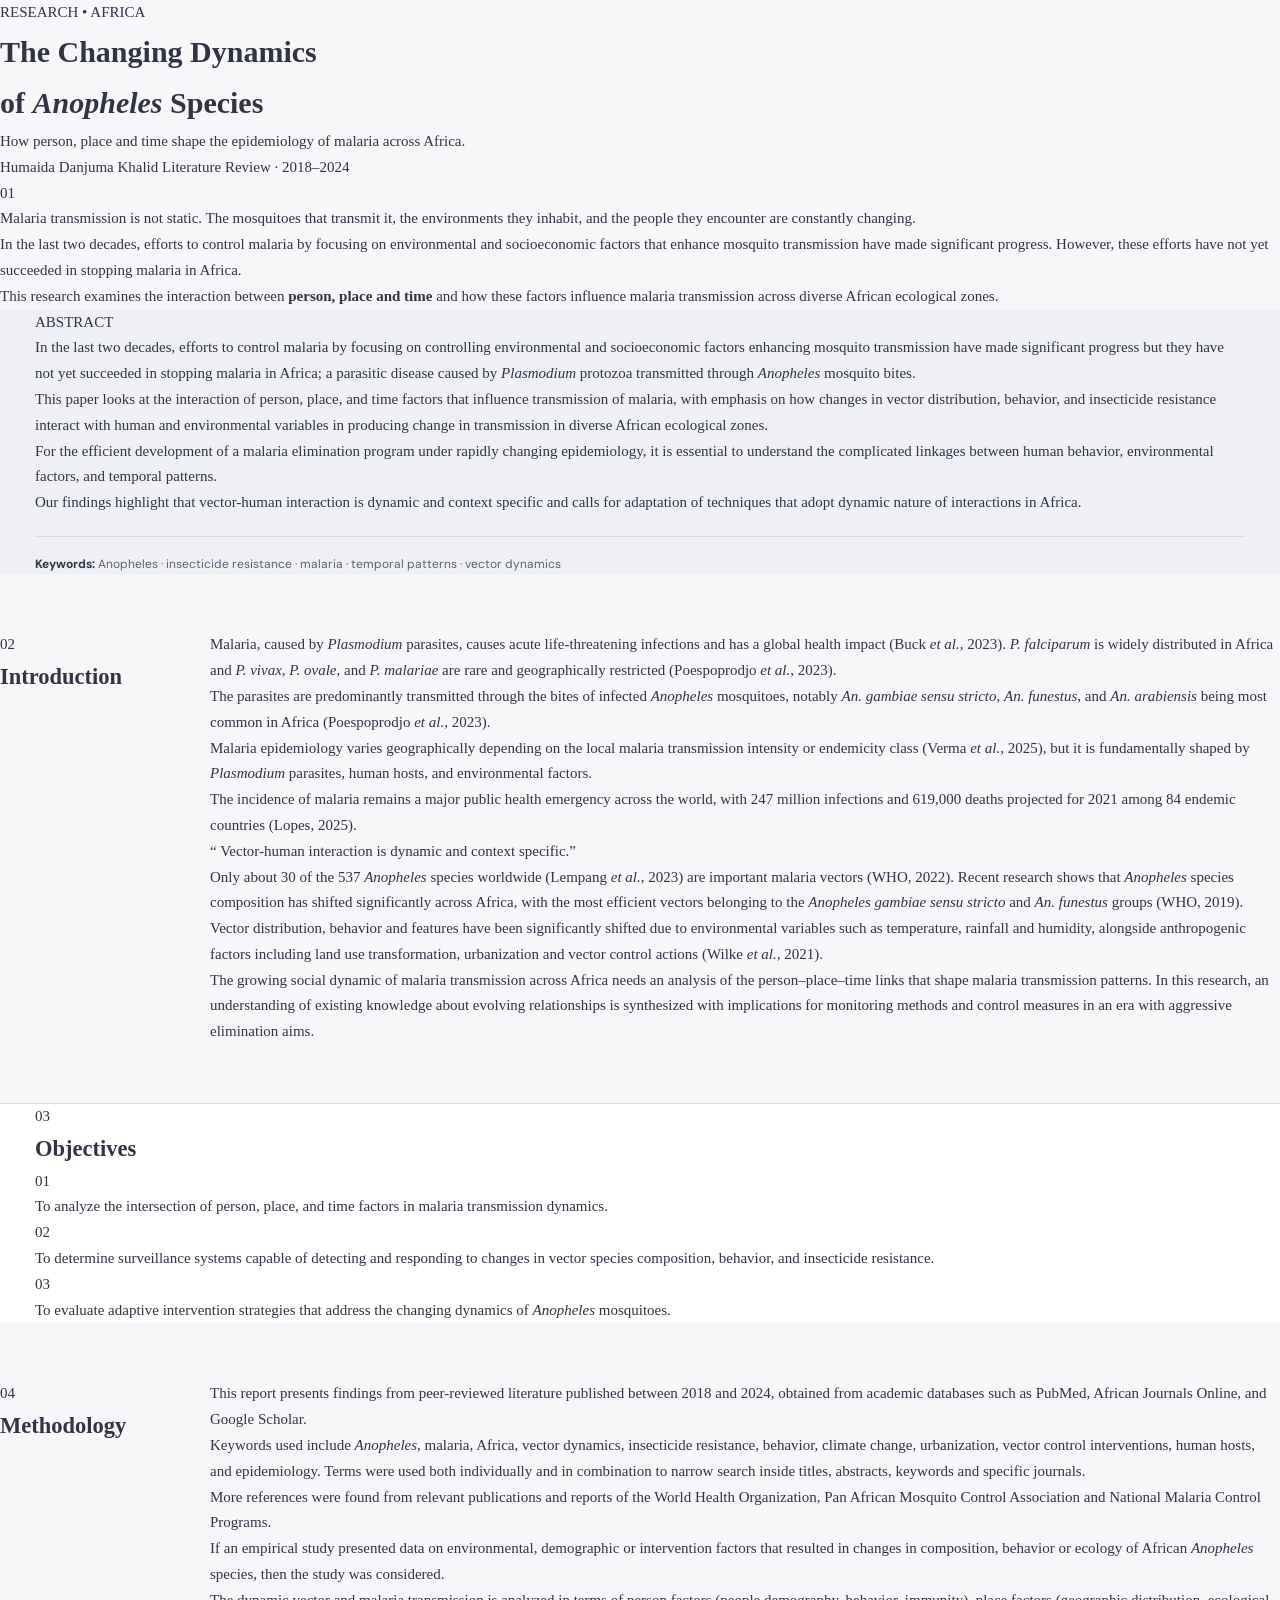
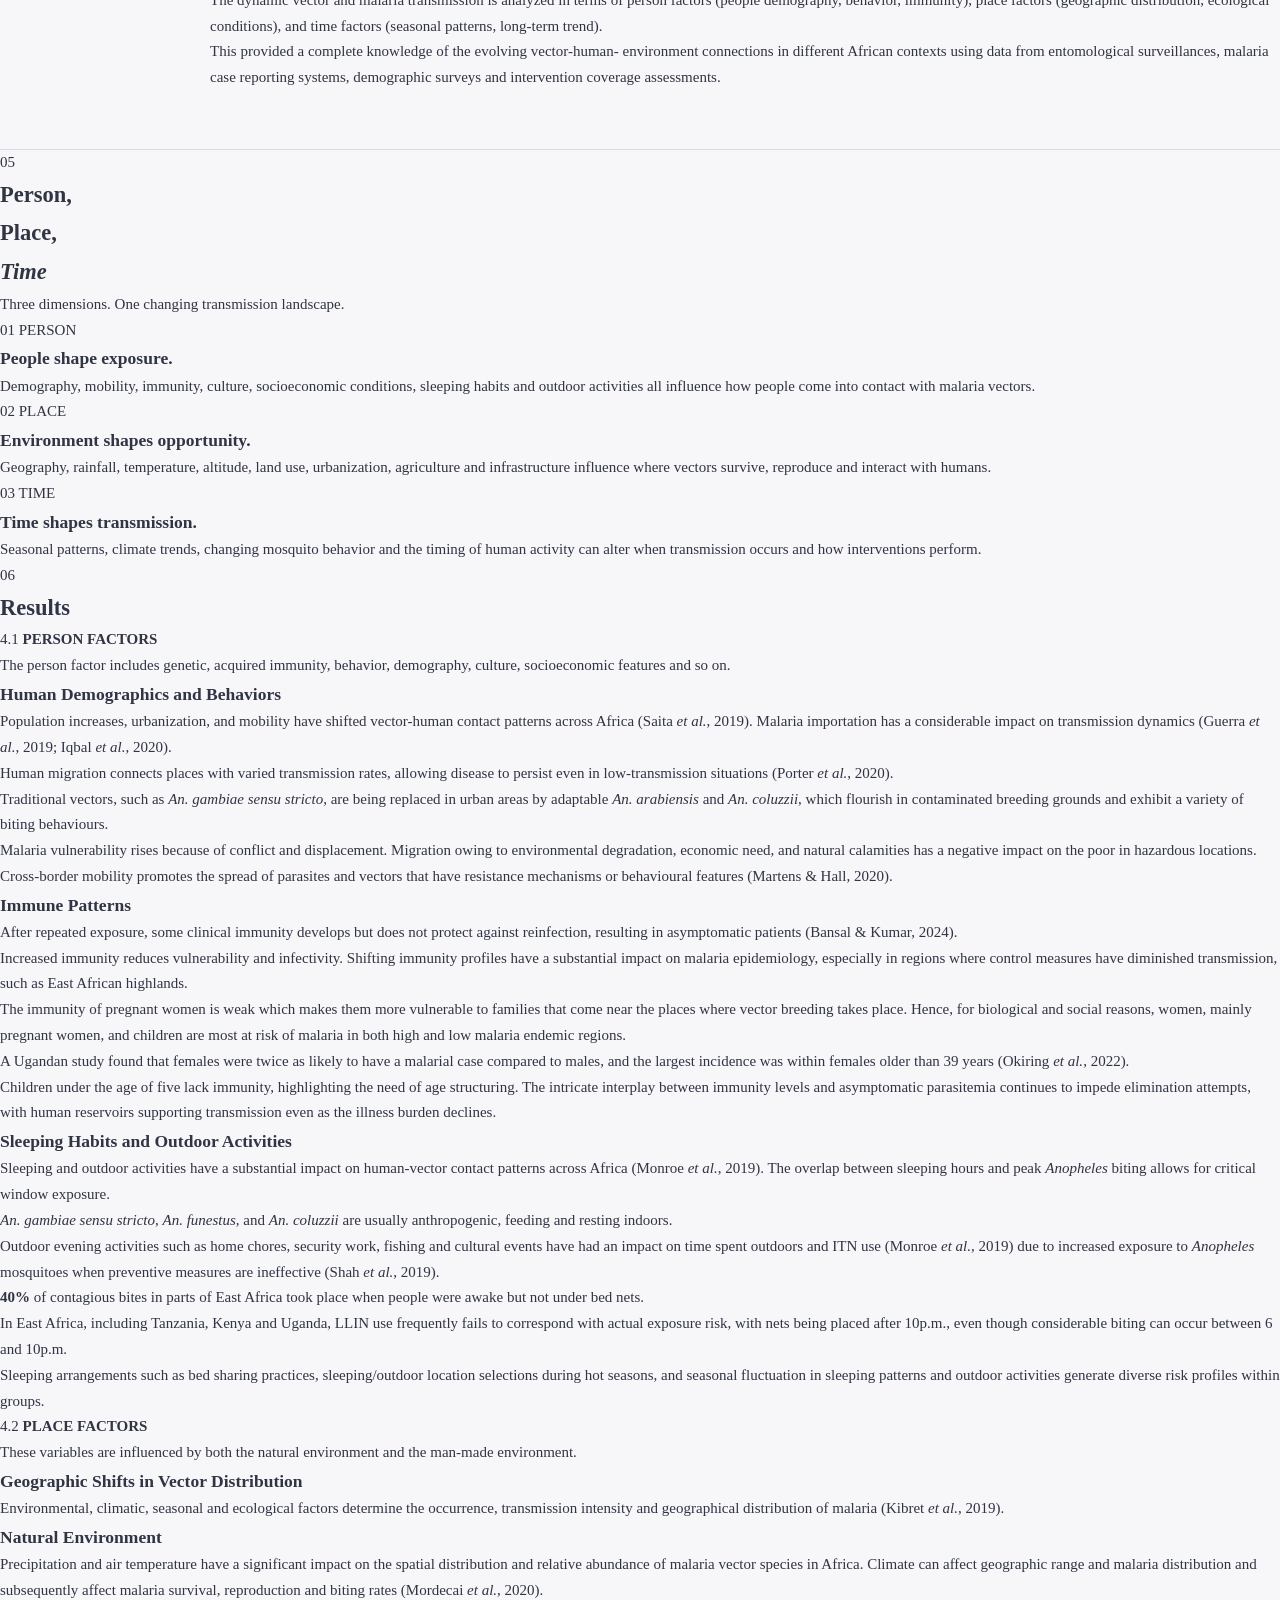
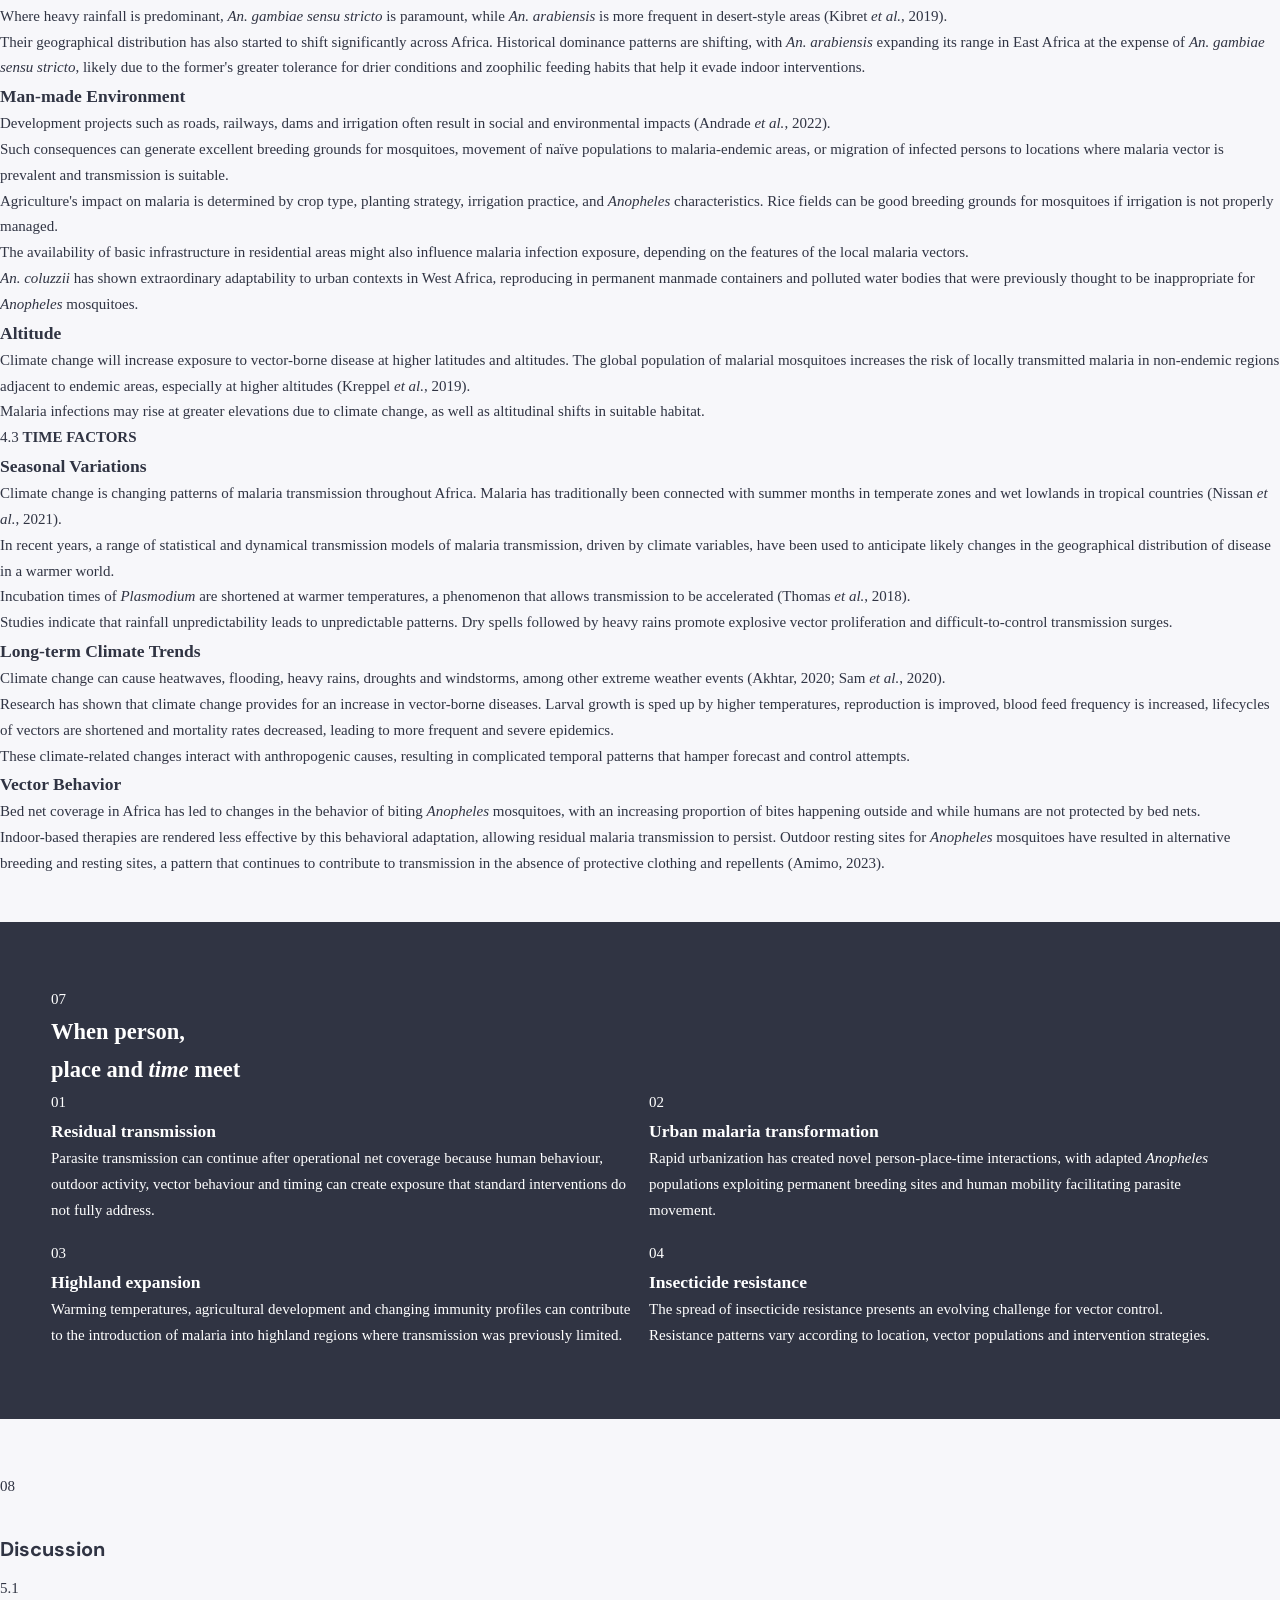
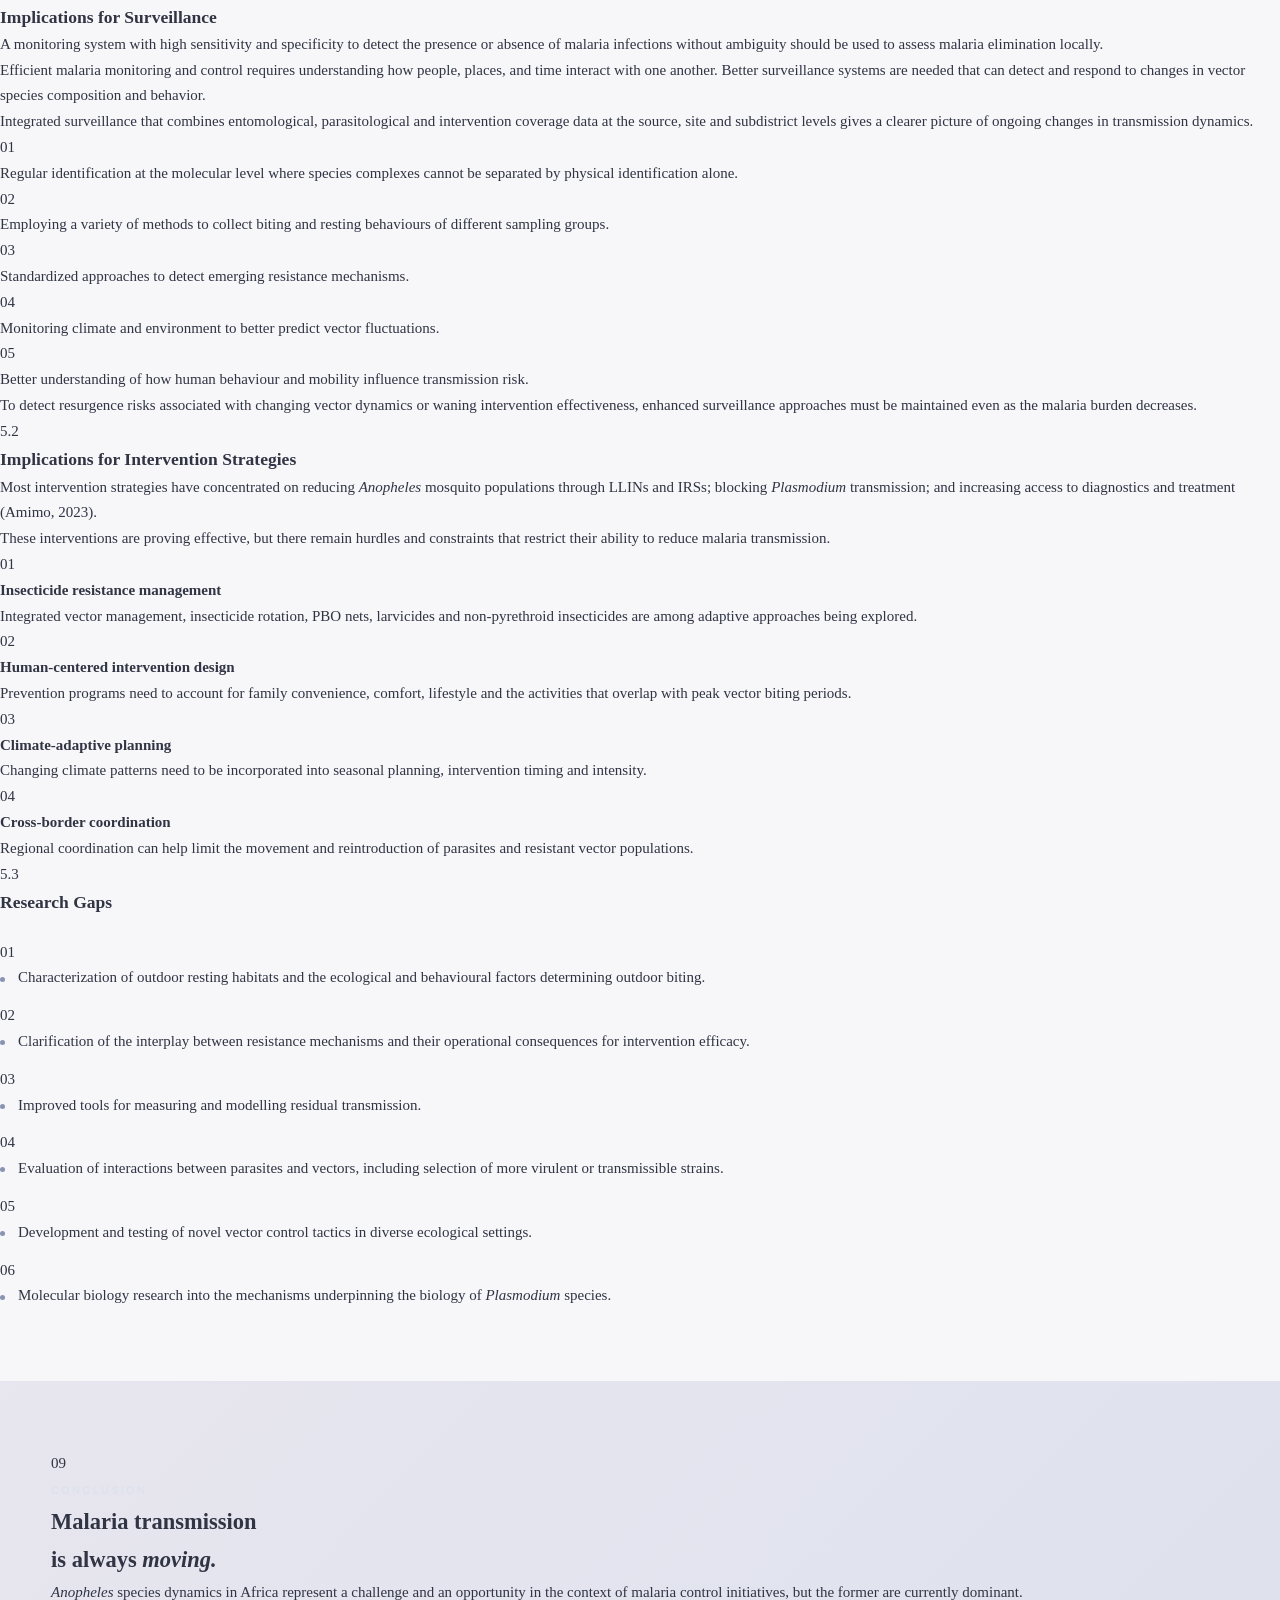
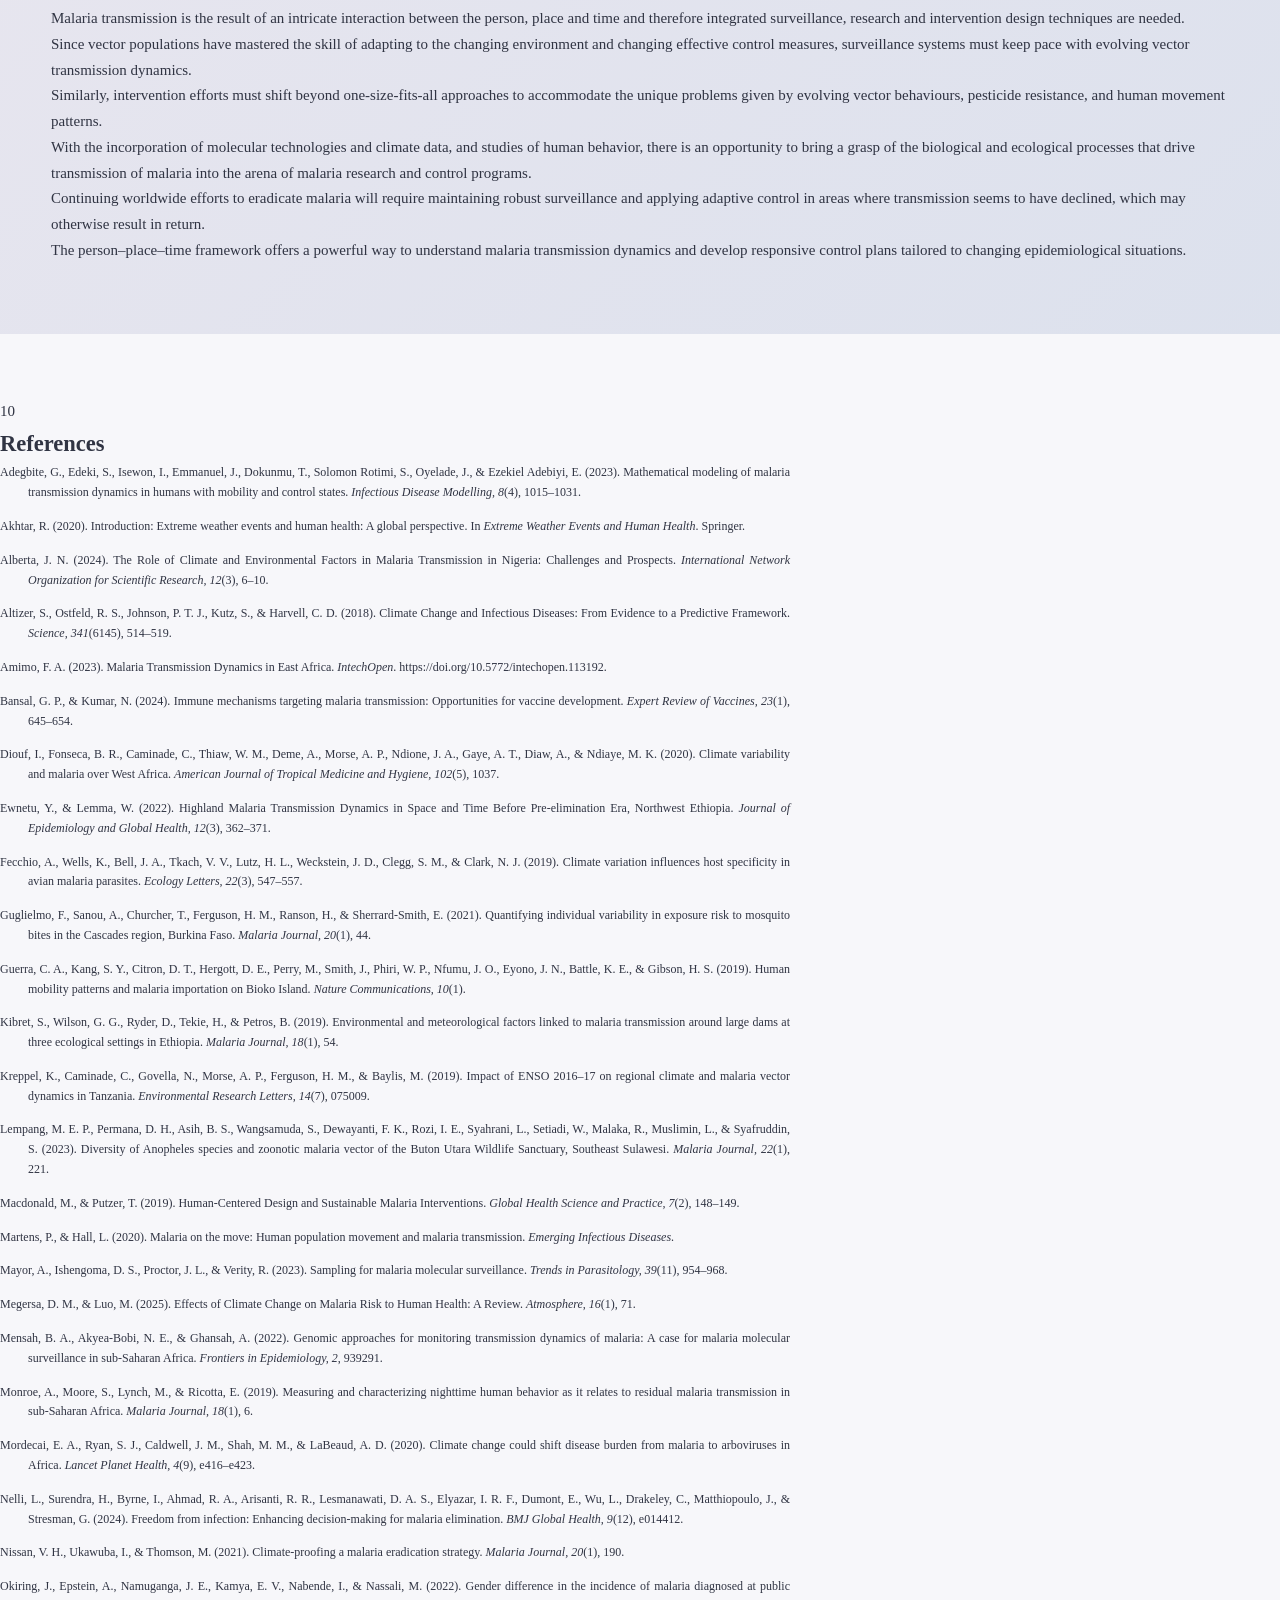
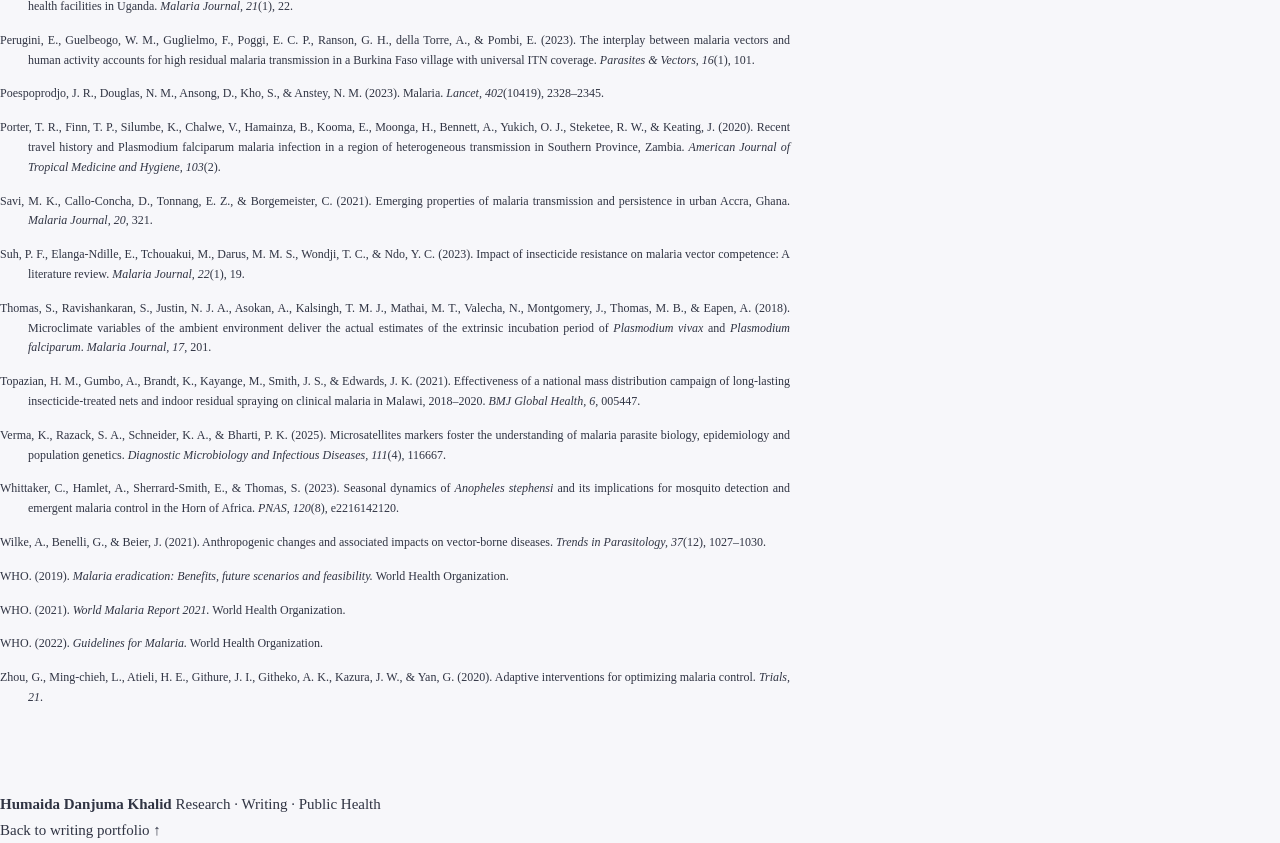
==== commit 3b10571e: "Update print statement from 'Hello' to 'Goodbye'" ====
--- a/anopheles-malaria.html
+++ b/anopheles-malaria.html
@@ -4,79 +4,111 @@
   <meta charset="UTF-8">
   <meta name="viewport" content="width=device-width, initial-scale=1.0">
 
-  <title>The Changing Dynamics of Anopheles Species</title>
+  <title>The Changing Dynamics of Anopheles Species | Humaida Danjuma Khalid</title>
 
   <link rel="preconnect" href="https://fonts.googleapis.com">
   <link rel="preconnect" href="https://fonts.gstatic.com" crossorigin>
-
-  <!-- Different typography from Abuja + Fitness -->
-  <link href="https://fonts.googleapis.com/css2?family=DM+Sans:wght@400;500;600;700&family=Libre+Baskerville:ital,wght@0,400;0,700;1,400&display=swap" rel="stylesheet">
-
-  <link rel="stylesheet" href="anopheles.css">
+  <link href="https://fonts.googleapis.com/css2?family=DM+Sans:wght@400;500;600;700&family=DM+Serif+Display:ital@0;1&display=swap" rel="stylesheet">
+
+  <link rel="stylesheet" href="anopheles-malaria.css">
 </head>
 
 <body>
 
-  <!-- HEADER -->
-  <header class="article-header">
-
-    <nav class="article-nav">
-      <a href="index.html">Humaida</a>
-
-      <a href="index.html#writeups" class="back-link">
-        Back to writeups
-      </a>
-    </nav>
-
-    <div class="header-content">
-
-      <p class="eyebrow">Research</p>
+  <!-- NAVIGATION -->
+  <nav class="top-nav">
+  </nav>
+
+
+  <!-- HERO -->
+  <header class="hero">
+
+    <div class="hero-inner">
+
+      <div class="hero-meta">
+        <span>RESEARCH</span>
+        <span>•</span>
+        <span>AFRICA</span>
+      </div>
 
       <h1>
-        The Changing Dynamics of<br>
-        Anopheles Species
+        The Changing Dynamics<br>
+        of <em>Anopheles</em> Species
       </h1>
 
-      <p class="subtitle">
-        Impact of person, place and time on the epidemiology of malaria in Africa
+      <p class="hero-subtitle">
+        How person, place and time shape the epidemiology of malaria across Africa.
       </p>
 
-      <div class="header-meta">
-        <span>Malaria</span>
-        <span>•</span>
-        <span>Anopheles</span>
-        <span>•</span>
-        <span>Public Health</span>
+      <div class="hero-line"></div>
+
+      <div class="hero-bottom">
+        <span>Humaida Danjuma Khalid</span>
+        <span>Literature Review · 2018–2024</span>
       </div>
 
     </div>
+
   </header>
 
 
-  <main class="article-container">
+  <!-- INTRODUCTION -->
+  <main>
+
+    <section class="intro-section">
+
+      <div class="section-number">01</div>
+
+      <div class="intro-content">
+
+        <p class="lead">
+          Malaria transmission is not static. The mosquitoes that transmit it,
+          the environments they inhabit, and the people they encounter are
+          constantly changing.
+        </p>
+
+        <p>
+          In the last two decades, efforts to control malaria by focusing on
+          environmental and socioeconomic factors that enhance mosquito
+          transmission have made significant progress. However, these efforts
+          have not yet succeeded in stopping malaria in Africa.
+        </p>
+
+        <p>
+          This research examines the interaction between <strong>person,
+          place and time</strong> and how these factors influence malaria
+          transmission across diverse African ecological zones.
+        </p>
+
+      </div>
+    </section>
+
 
     <!-- ABSTRACT -->
-    <section class="article-section abstract-section">
-
-      <div class="section-label">Abstract</div>
-
-      <div class="section-content">
+    <section class="abstract-section">
+
+      <div class="abstract-label">
+        ABSTRACT
+      </div>
+
+      <div class="abstract-text">
 
         <p>
           In the last two decades, efforts to control malaria by focusing on
-          controlling environmental and socioeconomic factors enhancing mosquito
-          transmission have made significant progress but they have not yet
-          succeeded in stopping malaria in Africa; a parasitic disease caused by
-          <em>Plasmodium</em> protozoa transmitted through <em>Anopheles</em>
-          mosquito bites.
-        </p>
-
-        <p>
-          This paper looks at the interaction of person, place, and time factors
-          that influence transmission of malaria, with emphasis on how changes
-          in vector distribution, behavior, and insecticide resistance interact
-          with human and environmental variables in producing change in
-          transmission in diverse African ecological zones.
+          controlling environmental and socioeconomic factors enhancing
+          mosquito transmission have made significant progress but they have
+          not yet succeeded in stopping malaria in Africa; a parasitic disease
+          caused by <em>Plasmodium</em> protozoa transmitted through
+          <em>Anopheles</em> mosquito bites.
+        </p>
+
+        <p>
+          This paper looks at the interaction of person, place, and time
+          factors that influence transmission of malaria, with emphasis on
+          how changes in vector distribution, behavior, and insecticide
+          resistance interact with human and environmental variables in
+          producing change in transmission in diverse African ecological
+          zones.
         </p>
 
         <p>
@@ -87,15 +119,14 @@
         </p>
 
         <p>
-          Our findings highlight that
-          <em>“vector-human interaction is dynamic and context specific”</em>
-          and calls for adaptation of techniques that adopt the dynamic nature
-          of interactions in Africa.
+          Our findings highlight that vector-human interaction is dynamic and
+          context specific and calls for adaptation of techniques that adopt
+          dynamic nature of interactions in Africa.
         </p>
 
         <div class="keywords">
           <strong>Keywords:</strong>
-          Anopheles, insecticide resistance, malaria, temporal patterns,
+          Anopheles · insecticide resistance · malaria · temporal patterns ·
           vector dynamics
         </div>
 
@@ -107,16 +138,19 @@
     <!-- INTRODUCTION -->
     <section class="article-section">
 
-      <div class="section-label">Introduction</div>
-
-      <div class="section-content">
+      <div class="section-heading">
+        <span>02</span>
+        <h2>Introduction</h2>
+      </div>
+
+      <div class="article-body">
 
         <p>
           Malaria, caused by <em>Plasmodium</em> parasites, causes acute
           life-threatening infections and has a global health impact
-          (Buck &amp; Finnigan, 2023). <em>P. falciparum</em> is widely
-          distributed in Africa and <em>P. vivax</em>, <em>P. ovale</em>,
-          and <em>P. malariae</em> are rare and geographically restricted
+          (Buck <em>et al.</em>, 2023). <em>P. falciparum</em> is widely distributed
+          in Africa and <em>P. vivax</em>, <em>P. ovale</em>, and
+          <em>P. malariae</em> are rare and geographically restricted
           (Poespoprodjo <em>et al.</em>, 2023).
         </p>
 
@@ -130,9 +164,9 @@
 
         <p>
           Malaria epidemiology varies geographically depending on the local
-          malaria transmission intensity or endemicity class
-          (Verma <em>et al.</em>, 2025), but it is fundamentally shaped by
-          <em>Plasmodium</em> parasites, human hosts, and environmental factors.
+          malaria transmission intensity or endemicity class (Verma <em>et al.</em>,
+          2025), but it is fundamentally shaped by <em>Plasmodium</em>
+          parasites, human hosts, and environmental factors.
         </p>
 
         <p>
@@ -141,13 +175,14 @@
           projected for 2021 among 84 endemic countries (Lopes, 2025).
         </p>
 
+        <div class="pull-quote">
+          <span>“</span>
+          Vector-human interaction is dynamic and context specific.”
+        </div>
+
         <p>
           Only about 30 of the 537 <em>Anopheles</em> species worldwide
-          (Lempang <em>et al.</em>, 2023) are important malaria vectors
-          (WHO, 2022).
-        </p>
-
-        <p>
+          (Lempang <em>et al.</em>, 2023) are important malaria vectors (WHO, 2022).
           Recent research shows that <em>Anopheles</em> species composition
           has shifted significantly across Africa, with the most efficient
           vectors belonging to the <em>Anopheles gambiae sensu stricto</em>
@@ -156,85 +191,87 @@
 
         <p>
           Vector distribution, behavior and features have been significantly
-          shifted due to environmental variables such as temperature, rainfall
-          and humidity, as well as anthropogenic factors including land use
-          transformation, urbanization and vector control actions
+          shifted due to environmental variables such as temperature,
+          rainfall and humidity, alongside anthropogenic factors including
+          land use transformation, urbanization and vector control actions
           (Wilke <em>et al.</em>, 2021).
         </p>
 
         <p>
           The growing social dynamic of malaria transmission across Africa
-          needs an analysis of the person, place and time links that shape
-          malaria transmission patterns.
-        </p>
-
-        <p>
-          In this research, an understanding of existing knowledge about
-          evolving relationships is synthesized with implications for
-          monitoring methods and control measures in an era with aggressive
-          elimination aims.
-        </p>
-
-      </div>
-
+          needs an analysis of the person–place–time links that shape malaria
+          transmission patterns. In this research, an understanding of
+          existing knowledge about evolving relationships is synthesized with
+          implications for monitoring methods and control measures in an era
+          with aggressive elimination aims.
+        </p>
+
+      </div>
     </section>
 
 
     <!-- OBJECTIVES -->
-    <section class="article-section objectives-section">
-
-      <div class="section-label">Objectives</div>
-
-      <div class="section-content">
-
-        <ol>
-          <li>
+    <section class="objectives-section">
+
+      <div class="section-heading">
+        <span>03</span>
+        <h2>Objectives</h2>
+      </div>
+
+      <div class="objective-grid">
+
+        <div class="objective-card">
+          <span>01</span>
+          <p>
             To analyze the intersection of person, place, and time factors
-            in malaria transmission dynamics
-          </li>
-
-          <li>
+            in malaria transmission dynamics.
+          </p>
+        </div>
+
+        <div class="objective-card">
+          <span>02</span>
+          <p>
             To determine surveillance systems capable of detecting and
             responding to changes in vector species composition, behavior,
-            and insecticide resistance
-          </li>
-
-          <li>
+            and insecticide resistance.
+          </p>
+        </div>
+
+        <div class="objective-card">
+          <span>03</span>
+          <p>
             To evaluate adaptive intervention strategies that address the
-            changing dynamics of <em>Anopheles</em> mosquitoes
-          </li>
-        </ol>
-
-      </div>
-
+            changing dynamics of <em>Anopheles</em> mosquitoes.
+          </p>
+        </div>
+
+      </div>
     </section>
 
 
     <!-- METHODOLOGY -->
-    <section class="article-section">
-
-      <div class="section-label">Methodology</div>
-
-      <div class="section-content">
-
-        <p>
-          This report presents findings from peer-reviewed literature published
-          between 2018 and 2024, obtained from academic databases such as
-          PubMed, African Journals Online, and Google Scholar.
-        </p>
-
-        <p>
-          Keywords used include <em>“Anopheles”</em>, <em>“malaria”</em>,
-          <em>“Africa”</em>, <em>“vector dynamics”</em>,
-          <em>“insecticide resistance”</em>, <em>“behavior”</em>,
-          <em>“climate change”</em>, <em>“urbanization”</em>,
-          <em>“vector control interventions”</em>,
-          <em>“human hosts”</em>, and <em>“epidemiology”</em>.
-        </p>
-
-        <p>
-          Terms were used both individually and in combination to narrow
-          searches inside titles, abstracts, keywords and specific journals.
+    <section class="article-section method-section">
+
+      <div class="section-heading">
+        <span>04</span>
+        <h2>Methodology</h2>
+      </div>
+
+      <div class="article-body">
+
+        <p>
+          This report presents findings from peer-reviewed literature
+          published between 2018 and 2024, obtained from academic databases
+          such as PubMed, African Journals Online, and Google Scholar.
+        </p>
+
+        <p>
+          Keywords used include <em>Anopheles</em>, malaria, Africa, vector
+          dynamics, insecticide resistance, behavior, climate change,
+          urbanization, vector control interventions, human hosts, and
+          epidemiology. Terms were used both individually and in combination
+          to narrow search inside titles, abstracts, keywords and specific
+          journals.
         </p>
 
         <p>
@@ -246,52 +283,138 @@
         <p>
           If an empirical study presented data on environmental, demographic
           or intervention factors that resulted in changes in composition,
-          behavior or ecology of African <em>Anopheles</em> species, then
-          the study was considered.
-        </p>
-
-        <p>
-          The dynamics of vectors and malaria transmission were analyzed in
-          terms of person factors, including population demographics,
-          behavior and immunity; place factors, including geographic
-          distribution and ecological conditions; and time factors,
-          including seasonal patterns and long-term trends.
-        </p>
-
-        <p>
-          This provided a complete understanding of the evolving
-          vector-human-environment connections in different African contexts
-          using data from entomological surveillance, malaria case reporting
-          systems, demographic surveys and intervention coverage assessments.
-        </p>
-
-      </div>
-
+          behavior or ecology of African <em>Anopheles</em> species, then the
+          study was considered.
+        </p>
+
+        <p>
+          The dynamic vector and malaria transmission is analyzed in terms of
+          person factors (people demography, behavior, immunity), place
+          factors (geographic distribution, ecological conditions), and time
+          factors (seasonal patterns, long-term trend).
+        </p>
+
+        <p>
+          This provided a complete knowledge of the evolving vector-human-
+          environment connections in different African contexts using data
+          from entomological surveillances, malaria case reporting systems,
+          demographic surveys and intervention coverage assessments.
+        </p>
+
+      </div>
     </section>
 
 
+    <!-- PERSON PLACE TIME -->
+    <section class="framework-section">
+
+      <div class="framework-intro">
+
+        <span>05</span>
+
+        <h2>
+          Person,<br>
+          Place,<br>
+          <em>Time</em>
+        </h2>
+
+        <p>
+          Three dimensions. One changing transmission landscape.
+        </p>
+
+      </div>
+
+      <div class="framework-grid">
+
+        <article class="framework-card person">
+
+          <div class="card-top">
+            <span>01</span>
+            <span>PERSON</span>
+          </div>
+
+          <h3>People shape exposure.</h3>
+
+          <p>
+            Demography, mobility, immunity, culture, socioeconomic conditions,
+            sleeping habits and outdoor activities all influence how people
+            come into contact with malaria vectors.
+          </p>
+
+        </article>
+
+
+        <article class="framework-card place">
+
+          <div class="card-top">
+            <span>02</span>
+            <span>PLACE</span>
+          </div>
+
+          <h3>Environment shapes opportunity.</h3>
+
+          <p>
+            Geography, rainfall, temperature, altitude, land use,
+            urbanization, agriculture and infrastructure influence where
+            vectors survive, reproduce and interact with humans.
+          </p>
+
+        </article>
+
+
+        <article class="framework-card time">
+
+          <div class="card-top">
+            <span>03</span>
+            <span>TIME</span>
+          </div>
+
+          <h3>Time shapes transmission.</h3>
+
+          <p>
+            Seasonal patterns, climate trends, changing mosquito behavior and
+            the timing of human activity can alter when transmission occurs
+            and how interventions perform.
+          </p>
+
+        </article>
+
+      </div>
+
+    </section>
+
+
     <!-- RESULTS -->
-    <section class="article-section results-section">
-
-      <div class="section-label">Results</div>
-
-      <div class="section-content">
-
-        <!-- PERSON -->
-        <article class="result-block">
-
-          <h2>Human demographics and behaviors</h2>
+    <section class="results-section">
+
+      <div class="section-heading">
+        <span>06</span>
+        <h2>Results</h2>
+      </div>
+
+
+      <!-- PERSON -->
+      <div class="result-group">
+
+        <div class="result-label">
+          <span>4.1</span>
+          <strong>PERSON FACTORS</strong>
+        </div>
+
+        <div class="result-content">
+
+          <p>
+            The person factor includes genetic, acquired immunity, behavior,
+            demography, culture, socioeconomic features and so on.
+          </p>
+
+          <h3>Human Demographics and Behaviors</h3>
 
           <p>
             Population increases, urbanization, and mobility have shifted
-            vector-human contact patterns across Africa
-            (Saita <em>et al.</em>, 2019).
-          </p>
-
-          <p>
+            vector-human contact patterns across Africa (Saita <em>et al.</em>, 2019).
             Malaria importation has a considerable impact on transmission
-            dynamics (Guerra <em>et al.</em>, 2019; Iqbal <em>et al.</em>,
-            2020).
+            dynamics (Guerra <em>et al.</em>, 2019; Iqbal <em>et al.</em>, 2020).
           </p>
 
           <p>
@@ -301,16 +424,16 @@
           </p>
 
           <p>
-            Traditional vectors, such as
-            <em>An. gambiae sensu stricto</em>, are being replaced in urban
-            areas by adaptable <em>An. arabiensis</em> and
-            <em>An. coluzzii</em>, which flourish in contaminated breeding
-            grounds and exhibit a variety of biting behaviours.
+            Traditional vectors, such as <em>An. gambiae sensu stricto</em>,
+            are being replaced in urban areas by adaptable
+            <em>An. arabiensis</em> and <em>An. coluzzii</em>, which flourish
+            in contaminated breeding grounds and exhibit a variety of biting
+            behaviours.
           </p>
 
           <p>
             Malaria vulnerability rises because of conflict and displacement.
-            Migration owing to environmental degradation, economic need and
+            Migration owing to environmental degradation, economic need, and
             natural calamities has a negative impact on the poor in hazardous
             locations.
           </p>
@@ -322,7 +445,7 @@
           </p>
 
 
-          <h2>Immune patterns</h2>
+          <h3>Immune Patterns</h3>
 
           <p>
             After repeated exposure, some clinical immunity develops but does
@@ -331,104 +454,115 @@
           </p>
 
           <p>
-            Increased immunity reduces vulnerability and infectivity.
-            Shifting immunity profiles have a substantial impact on malaria
+            Increased immunity reduces vulnerability and infectivity. Shifting
+            immunity profiles have a substantial impact on malaria
             epidemiology, especially in regions where control measures have
-            diminished transmission.
-          </p>
-
-          <p>
-            The immunity of pregnant women is weak, which makes them more
-            vulnerable to exposure near places where vector breeding takes
-            place. Hence, for biological and social reasons, women, mainly
-            pregnant women, and children are most at risk of malaria in both
-            high and low malaria endemic regions.
+            diminished transmission, such as East African highlands.
+          </p>
+
+          <p>
+            The immunity of pregnant women is weak which makes them more
+            vulnerable to families that come near the places where vector
+            breeding takes place. Hence, for biological and social reasons,
+            women, mainly pregnant women, and children are most at risk of
+            malaria in both high and low malaria endemic regions.
           </p>
 
           <p>
             A Ugandan study found that females were twice as likely to have a
-            malaria case compared to males, and the largest incidence was
+            malarial case compared to males, and the largest incidence was
             within females older than 39 years (Okiring <em>et al.</em>, 2022).
           </p>
 
           <p>
             Children under the age of five lack immunity, highlighting the
-            need for age structuring. The intricate interplay between immunity
-            levels and asymptomatic parasitemia continues to impede elimination
-            attempts, with human reservoirs supporting transmission even as
-            the illness burden declines.
-          </p>
-
-
-          <h2>Sleeping habits and outdoor activities</h2>
+            need of age structuring. The intricate interplay between immunity
+            levels and asymptomatic parasitemia continues to impede
+            elimination attempts, with human reservoirs supporting
+            transmission even as the illness burden declines.
+          </p>
+
+
+          <h3>Sleeping Habits and Outdoor Activities</h3>
 
           <p>
             Sleeping and outdoor activities have a substantial impact on
-            human-vector contact patterns across Africa
-            (Monroe <em>et al.</em>, 2019).
-          </p>
-
-          <p>
-            The overlap between sleeping hours and peak
-            <em>Anopheles</em> biting allows for critical window exposure.
+            human-vector contact patterns across Africa (Monroe <em>et al.</em>, 2019).
+            The overlap between sleeping hours and peak <em>Anopheles</em>
+            biting allows for critical window exposure.
+          </p>
+
+          <p>
             <em>An. gambiae sensu stricto</em>, <em>An. funestus</em>, and
-            <em>An. coluzzii</em> are usually anthropophilic, feeding and
+            <em>An. coluzzii</em> are usually anthropogenic, feeding and
             resting indoors.
           </p>
 
           <p>
-            In rural Africa, traditional early sleeping practices,
-            characterized by early retirement and early waking, were once
-            associated with decreased vector activity, but modernity has
-            changed to longer bedtimes, particularly in urban regions.
-          </p>
-
-          <p>
-            Outdoor evening activities, including home chores, security work,
-            fishing and cultural events, have an impact on time spent outdoors
-            and ITN use (Monroe <em>et al.</em>, 2019), increasing exposure
-            to <em>Anopheles</em> mosquitoes when preventive measures are
-            ineffective (Shah <em>et al.</em>, 2019).
-          </p>
-
-          <p>
-            In East Africa, 40% of contagious bites took place when people
-            were awake but not under bed nets. LLIN use frequently fails to
-            correspond with actual exposure risk, with nets being placed after
-            10 p.m., even though considerable biting can occur between 6 and
-            10 p.m.
-          </p>
-
-          <p>
-            Sleeping arrangements such as bed-sharing practices,
-            sleeping or outdoor location selections during hot seasons, and
+            Outdoor evening activities such as home chores, security work,
+            fishing and cultural events have had an impact on time spent
+            outdoors and ITN use (Monroe <em>et al.</em>, 2019) due to increased
+            exposure to <em>Anopheles</em> mosquitoes when preventive
+            measures are ineffective (Shah <em>et al.</em>, 2019).
+          </p>
+
+          <div class="stat-callout">
+            <strong>40%</strong>
+            <span>
+              of contagious bites in parts of East Africa took place when
+              people were awake but not under bed nets.
+            </span>
+          </div>
+
+          <p>
+            In East Africa, including Tanzania, Kenya and Uganda, LLIN use
+            frequently fails to correspond with actual exposure risk, with
+            nets being placed after 10p.m., even though considerable biting
+            can occur between 6 and 10p.m.
+          </p>
+
+          <p>
+            Sleeping arrangements such as bed sharing practices,
+            sleeping/outdoor location selections during hot seasons, and
             seasonal fluctuation in sleeping patterns and outdoor activities
             generate diverse risk profiles within groups.
           </p>
 
-
-          <!-- PLACE -->
-          <h2>Geographic shifts in vector distribution</h2>
-
-          <p>
-            Environmental, climatic, seasonal and ecological factors determine
-            the occurrence, transmission intensity and geographical
+        </div>
+      </div>
+
+
+      <!-- PLACE -->
+      <div class="result-group">
+
+        <div class="result-label">
+          <span>4.2</span>
+          <strong>PLACE FACTORS</strong>
+        </div>
+
+        <div class="result-content">
+
+          <p>
+            These variables are influenced by both the natural environment
+            and the man-made environment.
+          </p>
+
+          <h3>Geographic Shifts in Vector Distribution</h3>
+
+          <p>
+            Environmental, climatic, seasonal and ecological factors
+            determine the occurrence, transmission intensity and geographical
             distribution of malaria (Kibret <em>et al.</em>, 2019).
           </p>
 
-          <h3>Natural environment</h3>
-
-          <p>
-            Precipitation and air temperature are climate variables that have
-            a significant impact on the spatial distribution and relative
-            abundance of malaria vector species in Africa.
-          </p>
-
-          <p>
-            Climate can affect geographic range and malaria distribution and
-            the subsequent development of malaria, which directly affects
-            survival, reproduction and biting rates and increases infectivity
-            (Mordecai <em>et al.</em>, 2020).
+          <h3>Natural Environment</h3>
+
+          <p>
+            Precipitation and air temperature have a significant impact on
+            the spatial distribution and relative abundance of malaria vector
+            species in Africa. Climate can affect geographic range and
+            malaria distribution and subsequently affect malaria survival,
+            reproduction and biting rates (Mordecai <em>et al.</em>, 2020).
           </p>
 
           <p>
@@ -441,79 +575,56 @@
           <p>
             Their geographical distribution has also started to shift
             significantly across Africa. Historical dominance patterns are
-            changing, with <em>An. arabiensis</em> expanding its range in
+            shifting, with <em>An. arabiensis</em> expanding its range in
             East Africa at the expense of <em>An. gambiae sensu stricto</em>,
             likely due to the former's greater tolerance for drier conditions
             and zoophilic feeding habits that help it evade indoor
             interventions.
           </p>
 
-          <p>
-            The frequency, duration and intensity of precipitation contribute
-            to the formation of suitable water pools for mosquito breeding.
-          </p>
-
-
-          <h3>Man-made environment</h3>
-
-          <p>
-            The implementation of development projects such as roads,
-            railways, dams and irrigation systems often results in social and
-            environmental impacts (Andrade <em>et al.</em>, 2022).
+          <h3>Man-made Environment</h3>
+
+          <p>
+            Development projects such as roads, railways, dams and irrigation
+            often result in social and environmental impacts (Andrade <em>et al.</em>,
+            2022).
           </p>
 
           <p>
             Such consequences can generate excellent breeding grounds for
-            mosquitoes, movement of naïve populations to malaria-endemic areas,
-            or migration of infected persons to locations where malaria vector
-            is prevalent and transmission is suitable.
+            mosquitoes, movement of naïve populations to malaria-endemic
+            areas, or migration of infected persons to locations where
+            malaria vector is prevalent and transmission is suitable.
           </p>
 
           <p>
             Agriculture's impact on malaria is determined by crop type,
-            planting strategy, irrigation practice and <em>Anopheles</em>
-            characteristics.
-          </p>
-
-          <p>
-            Rice fields can be good breeding grounds for mosquitoes if
-            irrigation is not properly managed.
-          </p>
-
-          <p>
-            The <em>An. funestus</em> group, which was formerly associated
-            with more stable water bodies, has risen in places where
-            agricultural irrigation has generated favourable breeding habitats.
+            planting strategy, irrigation practice, and <em>Anopheles</em>
+            characteristics. Rice fields can be good breeding grounds for
+            mosquitoes if irrigation is not properly managed.
           </p>
 
           <p>
             The availability of basic infrastructure in residential areas
             might also influence malaria infection exposure, depending on the
-            features of local malaria vectors.
+            features of the local malaria vectors.
           </p>
 
           <p>
             <em>An. coluzzii</em> has shown extraordinary adaptability to
-            urban contexts in West Africa, reproducing in permanent man-made
-            containers and polluted water bodies that were previously thought
-            to be inappropriate for <em>Anopheles</em> mosquitoes.
-          </p>
-
-          <p>
-            This modification has allowed year-round transmission in
-            metropolitan areas that formerly exclusively experienced seasonal
-            malaria.
-          </p>
-
-
-          <h2>Altitude</h2>
+            urban contexts in West Africa, reproducing in permanent
+            manmade containers and polluted water bodies that were previously
+            thought to be inappropriate for <em>Anopheles</em> mosquitoes.
+          </p>
+
+          <h3>Altitude</h3>
 
           <p>
             Climate change will increase exposure to vector-borne disease at
-            higher latitudes and altitudes. Additionally, the global population
-            of malarial mosquitoes increases the risk of locally transmitted
-            malaria in non-endemic regions adjacent to endemic areas,
-            especially at higher altitudes (Kreppel <em>et al.</em>, 2019).
+            higher latitudes and altitudes. The global population of malarial
+            mosquitoes increases the risk of locally transmitted malaria in
+            non-endemic regions adjacent to endemic areas, especially at
+            higher altitudes (Kreppel <em>et al.</em>, 2019).
           </p>
 
           <p>
@@ -521,47 +632,34 @@
             change, as well as altitudinal shifts in suitable habitat.
           </p>
 
-          <p>
-            Mosquitoes are generally found at low elevations and on low slopes
-            (Kim <em>et al.</em>, 2018). Monthly malaria case incidence varies
-            with altitude, and monthly rainfall has a beneficial effect on
-            malaria risk (Hasyim <em>et al.</em>, 2018).
-          </p>
-
-
-          <!-- TIME -->
-          <h2>Seasonal variations</h2>
+        </div>
+      </div>
+
+
+      <!-- TIME -->
+      <div class="result-group">
+
+        <div class="result-label">
+          <span>4.3</span>
+          <strong>TIME FACTORS</strong>
+        </div>
+
+        <div class="result-content">
+
+          <h3>Seasonal Variations</h3>
 
           <p>
             Climate change is changing patterns of malaria transmission
-            throughout Africa.
-          </p>
-
-          <p>
-            Malaria has always been seen as a climate-sensitive illness, with
-            transmission traditionally connected with summer months in
-            temperate zones and wet lowlands in tropical countries
-            (Nissan <em>et al.</em>, 2021).
-          </p>
-
-          <p>
-            In recent years, statistical and dynamical transmission models
-            driven by climate variables have been used to anticipate likely
-            changes in the geographical distribution of disease in a warmer
-            world.
-          </p>
-
-          <p>
-            According to some climate-based models, malaria transmission and
-            burden could rise in temperate zones while contracting in other
-            places (Altizer <em>et al.</em>, 2018).
-          </p>
-
-          <p>
-            Nevertheless, malaria incidence ratios are reduced by excessive
-            daytime temperatures (Diouf <em>et al.</em>, 2020), whereas hosts
-            in places with marked rainfall seasonality typically have higher
-            host specificity (Fecchio <em>et al.</em>, 2019).
+            throughout Africa. Malaria has traditionally been connected with
+            summer months in temperate zones and wet lowlands in tropical
+            countries (Nissan <em>et al.</em>, 2021).
+          </p>
+
+          <p>
+            In recent years, a range of statistical and dynamical transmission
+            models of malaria transmission, driven by climate variables, have
+            been used to anticipate likely changes in the geographical
+            distribution of disease in a warmer world.
           </p>
 
           <p>
@@ -577,14 +675,7 @@
             transmission surges.
           </p>
 
-          <p>
-            Extreme weather events such as heatwaves, flooding and droughts
-            caused by climate change exacerbate this dynamic
-            (Akhtar, 2020; Sam <em>et al.</em>, 2020).
-          </p>
-
-
-          <h2>Long-term climate trends</h2>
+          <h3>Long-term Climate Trends</h3>
 
           <p>
             Climate change can cause heatwaves, flooding, heavy rains,
@@ -593,52 +684,38 @@
           </p>
 
           <p>
-            Research has shown that climate change provides for an increase
-            in vector-borne diseases. Larval growth is sped up by higher
-            temperatures, reproduction is improved, blood-feed frequency is
+            Research has shown that climate change provides for an increase in
+            vector-borne diseases. Larval growth is sped up by higher
+            temperatures, reproduction is improved, blood feed frequency is
             increased, lifecycles of vectors are shortened and mortality rates
             decreased, leading to more frequent and severe epidemics.
           </p>
 
           <p>
-            Rainfall increases cases, provides aquatic stages that prolong
-            mosquito lifespans and broadens the vector range, while droughts
-            can expand vector range as new breeding sites form
-            (Megersa &amp; Luo, 2025).
-          </p>
-
-          <p>
             These climate-related changes interact with anthropogenic causes,
-            resulting in complicated temporal patterns that hamper forecasting
+            resulting in complicated temporal patterns that hamper forecast
             and control attempts.
           </p>
 
-
-          <h2>Vector behavior</h2>
+          <h3>Vector Behavior</h3>
 
           <p>
             Bed net coverage in Africa has led to changes in the behavior of
-            biting <em>Anopheles</em> mosquitoes, with an increasing proportion
-            of bites happening outside and while humans are not protected by
-            bed nets.
-          </p>
-
-          <p>
-            Indoor-based therapies are rendered less effective due to this
+            biting <em>Anopheles</em> mosquitoes, with an increasing
+            proportion of bites happening outside and while humans are not
+            protected by bed nets.
+          </p>
+
+          <p>
+            Indoor-based therapies are rendered less effective by this
             behavioral adaptation, allowing residual malaria transmission to
-            persist.
-          </p>
-
-          <p>
-            Outdoor resting sites for <em>Anopheles</em> mosquitoes have
-            resulted in alternative breeding and resting patterns, continuing
-            to contribute to transmission in the absence of protective
-            clothing and repellents, particularly when bed nets provide
-            limited protection (Amimo, 2023).
-          </p>
-
-        </article>
-
+            persist. Outdoor resting sites for <em>Anopheles</em> mosquitoes
+            have resulted in alternative breeding and resting sites, a pattern
+            that continues to contribute to transmission in the absence of
+            protective clothing and repellents (Amimo, 2023).
+          </p>
+
+        </div>
       </div>
 
     </section>
@@ -647,133 +724,59 @@
     <!-- INTERSECTION -->
     <section class="intersection-section">
 
-      <div class="intersection-intro">
-        <p class="section-label">When person, place and time meet</p>
+      <div class="intersection-header">
+
+        <span>07</span>
 
         <h2>
-          Malaria transmission changes when people,
-          environments and mosquito behavior intersect
+          When person,<br>
+          place and <em>time</em> meet
         </h2>
 
-        <p>
-          The connections between person, place and temporal factors result
-          in transmission landscapes that differ greatly across Africa.
-          These intersections are particularly visible in four important
-          phenomena.
-        </p>
       </div>
 
 
       <div class="intersection-grid">
 
-        <article class="intersection-card">
-          <div class="card-number">01</div>
-
+        <article>
+          <span>01</span>
           <h3>Residual transmission</h3>
-
-          <p>
-            Residual transmission is parasite transmission that continues
-            after completely operational net coverage.
-          </p>
-
-          <p>
-            Despite the success of ITNs, their effectiveness in sub-Saharan
-            Africa varies greatly, with several countries experiencing high
-            illness incidence despite high bed net penetration
-            (Topazian <em>et al.</em>, 2021).
-          </p>
-
-          <p>
-            Persistent transmission occurs through interactions between
-            human behaviors, location characteristics and temporal changes
-            in vector behavior.
-          </p>
-
-          <p>
-            The extent of residual malaria transmission varies substantially
-            among epidemiological contexts, depending on local entomological
-            and anthropological factors (Guglielmo <em>et al.</em>, 2021).
+          <p>
+            Parasite transmission can continue after operational net coverage
+            because human behaviour, outdoor activity, vector behaviour and
+            timing can create exposure that standard interventions do not
+            fully address.
           </p>
         </article>
 
-
-        <article class="intersection-card">
-          <div class="card-number">02</div>
-
+        <article>
+          <span>02</span>
           <h3>Urban malaria transformation</h3>
-
-          <p>
-            Rapid urbanization in Africa has resulted in novel person-place-
-            time interactions, with adapted <em>Anopheles</em> populations
-            exploiting permanent breeding sites in densely populated areas.
-          </p>
-
-          <p>
-            Human mobility patterns can facilitate parasite movement between
-            urban and rural zones, while artificial breeding habitats can
-            enable year-round transmission (Kabaria <em>et al.</em>, 2017).
-          </p>
-
-          <p>
-            This illustrates the intricate and adaptive nature of malaria
-            transmission systems in which humans, vectors, the environment
-            and parasites interact in an iterative and nonlinear manner
-            (Savi <em>et al.</em>, 2021).
+          <p>
+            Rapid urbanization has created novel person-place-time
+            interactions, with adapted <em>Anopheles</em> populations
+            exploiting permanent breeding sites and human mobility
+            facilitating parasite movement.
           </p>
         </article>
 
-
-        <article class="intersection-card">
-          <div class="card-number">03</div>
-
+        <article>
+          <span>03</span>
           <h3>Highland expansion</h3>
-
-          <p>
-            Malaria transmission is strongly linked to height and rainfall
-            (Lemma, 2021).
-          </p>
-
-          <p>
-            Changes in malaria-introducing locations and intensities,
-            warming temperatures, agricultural development and changing
-            immune profiles have contributed to the introduction of malaria
-            into malaria-free highland regions.
-          </p>
-
-          <p>
-            Such expansion produces more vulnerable groups and can place
-            additional strain on healthcare systems that are inadequate to
-            support malaria control (Siraj <em>et al.</em>, 2021).
+          <p>
+            Warming temperatures, agricultural development and changing
+            immunity profiles can contribute to the introduction of malaria
+            into highland regions where transmission was previously limited.
           </p>
         </article>
 
-
-        <article class="intersection-card">
-          <div class="card-number">04</div>
-
-          <h3>Insecticide resistance management challenges</h3>
-
-          <p>
-            The use of ITNs and indoor residual spraying to suppress malaria
-            vectors, coupled with case management, has contributed to the
-            expansion of insecticide-resistant vectors in many endemic
-            countries (WHO, 2021).
-          </p>
-
-          <p>
-            Rapid spread of insecticide resistance now encompasses most
-            sub-Saharan African malaria-endemic countries and may threaten
-            the success of vector control (Suh <em>et al.</em>, 2023).
-          </p>
-
-          <p>
-            Resistance spread depends on the location where it occurs and
-            the tactics used for human intervention deployment.
-          </p>
-
-          <p>
-            This reinforces the need for locally tailored resistance
-            management rather than one-size-fits-all solutions.
+        <article>
+          <span>04</span>
+          <h3>Insecticide resistance</h3>
+          <p>
+            The spread of insecticide resistance presents an evolving
+            challenge for vector control. Resistance patterns vary according
+            to location, vector populations and intervention strategies.
           </p>
         </article>
 
@@ -783,176 +786,229 @@
 
 
     <!-- DISCUSSION -->
-    <section class="article-section discussion-section">
-
-      <div class="section-label">Discussion</div>
-
-      <div class="section-content">
-
-        <h2>Implications for surveillance</h2>
-
-        <p>
-          A monitoring system with high sensitivity and specificity to detect
-          the presence or absence of malaria infections without ambiguity
-          should be used to assess malaria elimination locally.
-        </p>
-
-        <p>
-          This means that the system should be able to correctly detect rare
-          or asymptomatic cases while excluding other illnesses from being
-          misclassified as malaria (Nelli <em>et al.</em>, 2024).
-        </p>
-
-        <p>
-          Efficient malaria monitoring and control requires understanding how
-          people, places and time interact with one another.
-        </p>
-
-        <p>
-          Better surveillance systems are needed that can detect and respond
-          to changes in vector species composition and behavior.
-        </p>
-
-        <p>
-          Integrated surveillance that combines entomological, parasitological
-          and intervention coverage data at source, site and subdistrict
-          levels gives a clearer picture of ongoing changes in transmission
-          dynamics.
-        </p>
-
-        <div class="compact-list">
-
-          <p>
-            <strong>Existing species complexes</strong> cannot be separated
-            by physical identification alone due to varying behavioral
-            features and vectorial capacity. Regular identification at the
-            molecular level is therefore important.
-          </p>
-
-          <p>
-            <strong>Behavioral surveillance</strong> should employ a variety
-            of methods to collect biting and resting behaviors, including
-            barrier screens and host decoy traps.
-          </p>
-
-          <p>
-            <strong>Resistance monitoring</strong> should use standardized
-            approaches to detect emerging resistance mechanisms in real time.
-          </p>
-
-          <p>
-            <strong>Climate and environmental monitoring</strong> can help
-            predict vector fluctuations in response to ecological variables.
-          </p>
-
-          <p>
-            <strong>Human behavior and mobility data</strong> can improve
-            understanding of how changing vector behaviors increase or
-            decrease transmission opportunities.
-          </p>
-
-        </div>
-
-        <p>
-          To detect resurgence risks associated with changing vector dynamics
-          or waning intervention effectiveness, enhanced surveillance
-          approaches must be maintained even as the malaria burden decreases.
-        </p>
-
-
-        <h2>Implications for intervention strategies</h2>
-
-        <p>
-          Most intervention strategies have concentrated on reducing
-          <em>Anopheles</em> mosquito populations through LLINs and IRS,
-          blocking <em>Plasmodium</em> transmission, and increasing access
-          to diagnostics and treatment (Amimo, 2023).
-        </p>
-
-        <p>
-          These interventions are proving effective, but hurdles and
-          constraints remain. The shifting dynamics of <em>Anopheles</em>
-          populations require more diverse and adaptive intervention options.
-        </p>
-
-        <div class="strategy-list">
-
-          <div>
-            <h3>Insecticide resistance management</h3>
-            <p>
-              Integrated vector management, insecticide rotation, PBO nets,
-              long-lasting larvicides and non-pyrethroid insecticides for IRS
-              have been proposed as part of adaptive approaches
-              (Zhou <em>et al.</em>, 2020).
-            </p>
+    <section class="discussion-section">
+
+      <div class="section-heading">
+        <span>08</span>
+        <h2>Discussion</h2>
+      </div>
+
+
+      <div class="discussion-block">
+
+        <div class="discussion-title">
+          <span>5.1</span>
+          <h3>Implications for Surveillance</h3>
+        </div>
+
+        <div class="discussion-content">
+
+          <p>
+            A monitoring system with high sensitivity and specificity to
+            detect the presence or absence of malaria infections without
+            ambiguity should be used to assess malaria elimination locally.
+          </p>
+
+          <p>
+            Efficient malaria monitoring and control requires understanding
+            how people, places, and time interact with one another. Better
+            surveillance systems are needed that can detect and respond to
+            changes in vector species composition and behavior.
+          </p>
+
+          <p>
+            Integrated surveillance that combines entomological,
+            parasitological and intervention coverage data at the source,
+            site and subdistrict levels gives a clearer picture of ongoing
+            changes in transmission dynamics.
+          </p>
+
+          <div class="surveillance-list">
+
+            <div>
+              <span>01</span>
+              <p>
+                Regular identification at the molecular level where species
+                complexes cannot be separated by physical identification
+                alone.
+              </p>
+            </div>
+
+            <div>
+              <span>02</span>
+              <p>
+                Employing a variety of methods to collect biting and resting
+                behaviours of different sampling groups.
+              </p>
+            </div>
+
+            <div>
+              <span>03</span>
+              <p>
+                Standardized approaches to detect emerging resistance
+                mechanisms.
+              </p>
+            </div>
+
+            <div>
+              <span>04</span>
+              <p>
+                Monitoring climate and environment to better predict vector
+                fluctuations.
+              </p>
+            </div>
+
+            <div>
+              <span>05</span>
+              <p>
+                Better understanding of how human behaviour and mobility
+                influence transmission risk.
+              </p>
+            </div>
+
           </div>
 
-          <div>
-            <h3>Human-centered intervention design</h3>
-            <p>
-              Human-centered design supports malaria prevention programs in
-              matching a family's convenience, comfort and lifestyle to
-              encourage sustained access and use (Macdonald &amp; Putzer, 2019).
-            </p>
+          <p>
+            To detect resurgence risks associated with changing vector
+            dynamics or waning intervention effectiveness, enhanced
+            surveillance approaches must be maintained even as the malaria
+            burden decreases.
+          </p>
+
+        </div>
+
+      </div>
+
+
+      <div class="discussion-block">
+
+        <div class="discussion-title">
+          <span>5.2</span>
+          <h3>Implications for Intervention Strategies</h3>
+        </div>
+
+        <div class="discussion-content">
+
+          <p>
+            Most intervention strategies have concentrated on reducing
+            <em>Anopheles</em> mosquito populations through LLINs and IRSs;
+            blocking <em>Plasmodium</em> transmission; and increasing access
+            to diagnostics and treatment (Amimo, 2023).
+          </p>
+
+          <p>
+            These interventions are proving effective, but there remain
+            hurdles and constraints that restrict their ability to reduce
+            malaria transmission.
+          </p>
+
+          <div class="strategy-grid">
+
+            <article>
+              <span>01</span>
+              <h4>Insecticide resistance management</h4>
+              <p>
+                Integrated vector management, insecticide rotation, PBO nets,
+                larvicides and non-pyrethroid insecticides are among adaptive
+                approaches being explored.
+              </p>
+            </article>
+
+            <article>
+              <span>02</span>
+              <h4>Human-centered intervention design</h4>
+              <p>
+                Prevention programs need to account for family convenience,
+                comfort, lifestyle and the activities that overlap with peak
+                vector biting periods.
+              </p>
+            </article>
+
+            <article>
+              <span>03</span>
+              <h4>Climate-adaptive planning</h4>
+              <p>
+                Changing climate patterns need to be incorporated into
+                seasonal planning, intervention timing and intensity.
+              </p>
+            </article>
+
+            <article>
+              <span>04</span>
+              <h4>Cross-border coordination</h4>
+              <p>
+                Regional coordination can help limit the movement and
+                reintroduction of parasites and resistant vector populations.
+              </p>
+            </article>
+
           </div>
 
-          <div>
-            <h3>Climate-adaptive planning</h3>
-            <p>
-              Understanding changing climate patterns can support flexible
-              planning around seasonal fluctuations and long-term changes in
-              intervention timing and intensity (Nissan <em>et al.</em>, 2021).
-            </p>
+        </div>
+
+      </div>
+
+
+      <div class="discussion-block">
+
+        <div class="discussion-title">
+          <span>5.3</span>
+          <h3>Research Gaps</h3>
+        </div>
+
+        <div class="discussion-content">
+
+          <div class="research-gaps">
+
+            <div>
+              <span>01</span>
+              <p>
+                Characterization of outdoor resting habitats and the ecological
+                and behavioural factors determining outdoor biting.
+              </p>
+            </div>
+
+            <div>
+              <span>02</span>
+              <p>
+                Clarification of the interplay between resistance mechanisms
+                and their operational consequences for intervention efficacy.
+              </p>
+            </div>
+
+            <div>
+              <span>03</span>
+              <p>
+                Improved tools for measuring and modelling residual
+                transmission.
+              </p>
+            </div>
+
+            <div>
+              <span>04</span>
+              <p>
+                Evaluation of interactions between parasites and vectors,
+                including selection of more virulent or transmissible strains.
+              </p>
+            </div>
+
+            <div>
+              <span>05</span>
+              <p>
+                Development and testing of novel vector control tactics in
+                diverse ecological settings.
+              </p>
+            </div>
+
+            <div>
+              <span>06</span>
+              <p>
+                Molecular biology research into the mechanisms underpinning
+                the biology of <em>Plasmodium</em> species.
+              </p>
+            </div>
+
           </div>
-
-          <div>
-            <h3>Cross-border and regional coordination</h3>
-            <p>
-              Coordinated anti-malaria activities can reduce the risk of
-              parasites or resistant vector populations being reintroduced
-              across political boundaries.
-            </p>
-          </div>
-
-        </div>
-
-
-        <h2>Research gaps</h2>
-
-        <div class="research-gaps">
-
-          <p>
-            Characterization of outdoor resting habitats and the ecological
-            and behavioral factors determining outdoor biting.
-          </p>
-
-          <p>
-            Clarification of the interplay between metabolic, target-site and
-            other resistance mechanisms and their operational consequences
-            for intervention efficacy.
-          </p>
-
-          <p>
-            Improved tools for measuring and modeling residual transmission.
-          </p>
-
-          <p>
-            Evaluation of interactions between parasites and vectors and the
-            selection of more virulent or transmissible parasite strains.
-          </p>
-
-          <p>
-            Development and testing of novel vector control tactics across
-            diverse ecological settings, with a focus on outdoor-biting and
-            insecticide-resistant populations.
-          </p>
-
-          <p>
-            Molecular biology research aimed at understanding the mechanisms
-            underpinning the biology of <em>Plasmodium</em>, including its
-            life cycle, genetic diversity, treatment resistance mechanisms
-            and interactions with humans.
-          </p>
 
         </div>
 
@@ -964,12 +1020,17 @@
     <!-- CONCLUSION -->
     <section class="conclusion-section">
 
-      <div class="conclusion-inner">
-
-        <p class="section-label">Conclusion</p>
+      <div class="conclusion-number">
+        09
+      </div>
+
+      <div class="conclusion-content">
+
+        <span class="eyebrow">CONCLUSION</span>
 
         <h2>
-          Understanding malaria through person, place and time
+          Malaria transmission<br>
+          is always <em>moving.</em>
         </h2>
 
         <p>
@@ -981,39 +1042,44 @@
         <p>
           Malaria transmission is the result of an intricate interaction
           between the person, place and time and therefore integrated
-          surveillance, research and intervention design techniques are needed.
-        </p>
-
-        <p>
-          Since vector populations have mastered the skill of adapting to
-          changing environments and changing control measures, surveillance
-          systems must keep pace with evolving vector transmission dynamics.
+          surveillance, research and intervention design techniques are
+          needed.
+        </p>
+
+        <p>
+          Since vector populations have mastered the skill of adapting to the
+          changing environment and changing effective control measures,
+          surveillance systems must keep pace with evolving vector
+          transmission dynamics.
         </p>
 
         <p>
           Similarly, intervention efforts must shift beyond one-size-fits-all
-          approaches to accommodate the unique problems presented by evolving
-          vector behaviours, pesticide resistance and human movement patterns.
-        </p>
-
-        <p>
-          With the incorporation of molecular technologies, climate data and
-          studies of human behavior, malaria research can better understand
-          the biological and ecological processes that drive transmission.
+          approaches to accommodate the unique problems given by evolving
+          vector behaviours, pesticide resistance, and human movement
+          patterns.
+        </p>
+
+        <p>
+          With the incorporation of molecular technologies and climate data,
+          and studies of human behavior, there is an opportunity to bring a
+          grasp of the biological and ecological processes that drive
+          transmission of malaria into the arena of malaria research and
+          control programs.
         </p>
 
         <p>
           Continuing worldwide efforts to eradicate malaria will require
           maintaining robust surveillance and applying adaptive control in
-          areas where transmission seems to have declined, which may otherwise
-          result in its return.
-        </p>
-
-        <p>
-          Using the person-place-time framework offers a powerful tool to
-          understand malaria transmission dynamics and develop responsive
-          control plans tailored to changing epidemiological situations.
-        </p>
+          areas where transmission seems to have declined, which may
+          otherwise result in return.
+        </p>
+
+        <div class="final-statement">
+          The person–place–time framework offers a powerful way to understand
+          malaria transmission dynamics and develop responsive control plans
+          tailored to changing epidemiological situations.
+        </div>
 
       </div>
 
@@ -1023,377 +1089,288 @@
     <!-- REFERENCES -->
     <section class="references-section">
 
-      <div class="references-inner">
-
-        <p class="section-label">References</p>
-
-        <div class="references">
-
-          <p>
-            Adegbite, G., Edeki, S., Isewon, I., Emmanuel, J., Dokunmu, T.,
-            Solomon Rotimi, S., Oyelade, J., &amp; Ezekiel Adebiyi, E. (2023).
-            Mathematical modeling of malaria transmission dynamics in humans
-            with mobility and control states. <em>Infectious Disease
-            Modelling, 8</em>(4), 1015–1031.
-            https://doi.org/10.1016/j.idm.2023.08.0057
-          </p>
-
-          <p>
-            Akhtar, R. (2020). Introduction: Extreme weather events and human
-            health: A global perspective. In <em>Extreme Weather Events and
-            Human Health</em> (pp. 3–11). Springer.
-            https://doi.org/10.1007/978-3-030-23773-8_1
-          </p>
-
-          <p>
-            Alberta, J. N. (2024). The role of climate and environmental
-            factors in malaria transmission in Nigeria: Challenges and
-            prospects. <em>International Network Organization for Scientific
-            Research, 12</em>(3), 6–10.
-            https://doi.org/10.59298/INOSRAS/2024/12.3.610000
-          </p>
-
-          <p>
-            Altizer, S., Ostfeld, R. S., Johnson, P. T. J., Kutz, S., &amp;
-            Harvell, C. D. (2018). Climate change and infectious diseases:
-            From evidence to a predictive framework. <em>Science, 341</em>(6145),
-            514–519. https://doi.org/10.1126/science.1239401
-          </p>
-
-          <p>
-            Amimo, F. A. (2023). <em>Malaria transmission dynamics in East
-            Africa</em>. IntechOpen.
-            https://doi.org/10.5772/intechopen.113192
-          </p>
-
-          <p>
-            Andrade, M. V., Noronha, K., Diniz, B. P. C., Guedes, G.,
-            Carvalho, L. R., Silva, V. A., Calazans, J. A., Santos, A. S.,
-            Silva, D. N., &amp; Castro, M. C. (2022). The economic burden of
-            malaria: A systematic review. <em>Malaria Journal, 21</em>, 283.
-            https://doi.org/10.1186/s12936-022-04303-6
-          </p>
-
-          <p>
-            Bansal, G. P., &amp; Kumar, N. (2024). Immune mechanisms targeting
-            malaria transmission: Opportunities for vaccine development.
-            <em>Expert Review of Vaccines, 23</em>(1), 645–654.
-            https://doi.org/10.1080/14760584.2024.2369583
-          </p>
-
-          <p>
-            Buck, E., &amp; Finnigan, N. A. (2023). Malaria. In
-            <em>StatPearls</em>. StatPearls Publishing.
-          </p>
-
-          <p>
-            Diouf, I., Fonseca, B. R., Caminade, C., Thiaw, W. M., Deme, A.,
-            Morse, A. P., Ndione, J. A., Gaye, A. T., Diaw, A., &amp;
-            Ndiaye, M. K. (2020). Climate variability and malaria over West
-            Africa. <em>American Journal of Tropical Medicine and Hygiene,
-            102</em>(5), 1037.
-            https://doi.org/10.4269/ajtmh.19-0062
-          </p>
-
-          <p>
-            Ewnetu, Y., &amp; Lemma, W. (2022). Highland malaria transmission
-            dynamics in space and time before pre-elimination era, Northwest
-            Ethiopia. <em>Journal of Epidemiology and Global Health, 12</em>(3),
-            362–371. https://doi.org/10.1007/s44197-022-00034-8
-          </p>
-
-          <p>
-            Fecchio, A., Wells, K., Bell, J. A., Tkach, V. V., Lutz, H. L.,
-            Weckstein, J. D., Clegg, S. M., &amp; Clark, N. J. (2019). Climate
-            variation influences host specificity in avian malaria parasites.
-            <em>Ecology Letters, 22</em>(3), 547–557.
-            https://doi.org/10.1111/ele.13215
-          </p>
-
-          <p>
-            Guglielmo, F., Sanou, A., Churcher, T., Ferguson, H. M., Ranson,
-            H., &amp; Sherrard-Smith, E. (2021). Quantifying individual
-            variability in exposure risk to mosquito bites in the Cascades
-            region, Burkina Faso. <em>Malaria Journal, 20</em>(1), 44.
-            https://doi.org/10.1186/s12936-020-03538-5
-          </p>
-
-          <p>
-            Guerra, C. A., Kang, S. Y., Citron, D. T., Hergott, D. E., Perry,
-            M., Smith, J., Phiri, W. P., Nfumu, J. O., Eyono, J. N., Battle,
-            K. E., &amp; Gibson, H. S. (2019). Human mobility patterns and
-            malaria importation on Bioko Island. <em>Nature Communications,
-            10</em>(1), 1–10.
-            https://doi.org/10.1038/s41467-019-10339-1
-          </p>
-
-          <p>
-            Hasyim, H., Nursafingi, A., Haque, U., Montag, D., Groneberg,
-            D. A., Dhimal, M., Kuch, U., &amp; Muller, R. (2018). Spatial
-            modelling of malaria cases associated with environmental factors
-            in South Sumatra, Indonesia. <em>Malaria Journal, 17</em>(1), 87.
-            https://doi.org/10.1186/s12936-018-2230-8
-          </p>
-
-          <p>
-            Iqbal, J., Al-Awadhi, M., &amp; Ahmad, S. (2020). Decreasing trend
-            of imported malaria cases but increasing influx of mixed
-            <em>P. falciparum</em> and <em>P. vivax</em> infections in
-            malaria-free Kuwait. <em>PLoS ONE, 15</em>(12), e0243617.
-            https://doi.org/10.1371/journal.pone.0243617
-          </p>
-
-          <p>
-            Kibret, S., Wilson, G. G., Ryder, D., Tekie, H., &amp; Petros, B.
-            (2019). Environmental and meteorological factors linked to malaria
-            transmission around large dams at three ecological settings in
-            Ethiopia. <em>Malaria Journal, 18</em>(1), 54.
-            https://doi.org/10.1186/s12936-019-2689-y
-          </p>
-
-          <p>
-            Kreppel, K., Caminade, C., Govella, N., Morse, A. P., Ferguson,
-            H. M., &amp; Baylis, M. (2019). Impact of ENSO 2016–17 on regional
-            climate and malaria vector dynamics in Tanzania. <em>Environmental
-            Research Letters, 14</em>(7), 075009.
-            https://doi.org/10.1088/1748-9326/ab26c7
-          </p>
-
-          <p>
-            Lemma, W. (2021). Description of malaria epidemics and normal
-            transmissions using rainfall variability in Gondar Zuria
-            highland district, Ethiopia. <em>Heliyon, 7</em>(8), e07653.
-            https://doi.org/10.1016/j.heliyon.2021.e07653
-          </p>
-
-          <p>
-            Lempang, M. E. P., Permana, D. H., Asih, B. S., Wangsamuda, S.,
-            Dewayanti, F. K., Rozi, I. E., Syahrani, L., Setiadi, W., Malaka,
-            R., Muslimin, L., &amp; Syafruddin, S. (2023). Diversity of
-            <em>Anopheles</em> species and zoonotic malaria vector of the Buton
-            Utara Wildlife Sanctuary, Southeast Sulawesi.
-            <em>Malaria Journal, 22</em>(1), 221.
-            https://doi.org/10.1186/s12936-023-04647-7
-          </p>
-
-          <p>
-            Lopes, L. C. P. (2025). Malaria mortality in Brazil: An age-period
-            cohort study. <em>Malaria Journal, 24</em>(1), 135.
-            https://doi.org/10.1186/s12936-025-05373-y
-          </p>
-
-          <p>
-            Macdonald, M., &amp; Putzer, T. (2019). Human-centered design and
-            sustainable malaria interventions. <em>Global Health Science and
-            Practice, 7</em>(2), 148–149.
-            https://doi.org/10.9745/GHSP-D-19-00189
-          </p>
-
-          <p>
-            Martens, P., &amp; Hall, L. (2020). Malaria on the move: Human
-            population movement and malaria transmission. <em>Emerging
-            Infectious Diseases, 6</em>(2), 103.
-            https://doi.org/10.3201/eid0602.000202
-          </p>
-
-          <p>
-            Mayor, A., Ishengoma, D. S., Proctor, J. L., &amp; Verity, R.
-            (2023). Sampling for malaria molecular surveillance.
-            <em>Trends in Parasitology, 39</em>(11), 954–968.
-            https://doi.org/10.1016/j.pt.2023.08.007
-          </p>
-
-          <p>
-            Megersa, D. M., &amp; Luo, M. (2025). Effects of climate change on
-            malaria risk to human health: A review. <em>Atmosphere, 16</em>(1),
-            71. https://doi.org/10.3390/atmos16010071
-          </p>
-
-          <p>
-            Mensah, B. A., Akyea-Bobi, N. E., &amp; Ghansah, A. (2022).
-            Genomic approaches for monitoring transmission dynamics of malaria:
-            A case for malaria molecular surveillance in sub-Saharan Africa.
-            <em>Frontiers in Epidemiology, 2</em>, 939291.
-            https://doi.org/10.3389/fepid.2022.939291
-          </p>
-
-          <p>
-            Monroe, A., Moore, S., Lynch, M., &amp; Ricotta, E. (2019).
-            Measuring and characterizing nighttime human behavior as it relates
-            to residual malaria transmission in sub-Saharan Africa.
-            <em>Malaria Journal, 18</em>(1), 6.
-            https://doi.org/10.1186/s12936-019-2638-9
-          </p>
-
-          <p>
-            Mordecai, E. A., Ryan, S. J., Caldwell, J. M., Shah, M. M., &amp;
-            LaBeaud, A. D. (2020). Climate change could shift disease burden
-            from malaria to arboviruses in Africa. <em>Lancet Planetary
-            Health, 4</em>(9), e416–e423.
-            https://doi.org/10.1016/S2542-5196(20)30178-9
-          </p>
-
-          <p>
-            Nelli, L., Surendra, H., Byrne, I., Ahmad, R. A., Arisanti, R. R.,
-            Lesmanawati, D. A. S., Elyazar, I. R. F., Dumont, E., Wu, L.,
-            Drakeley, C., Matthiopoulos, J., &amp; Stresman, G. (2024).
-            Freedom from infection: Enhancing decision-making for malaria
-            elimination. <em>BMJ Global Health, 9</em>(12), e014412.
-            https://doi.org/10.1136/bmjgh-2023-014412
-          </p>
-
-          <p>
-            Nissan, V. H., Ukawuba, I., &amp; Thomson, M. (2021).
-            Climate-proofing a malaria eradication strategy.
-            <em>Malaria Journal, 20</em>(1), 190.
-            https://doi.org/10.1186/s12936-021-03718-x
-          </p>
-
-          <p>
-            Okiring, J., Epstein, A., Namuganga, J. E., Kamya, E. V.,
-            Nabende, I., &amp; Nassali, M. (2022). Gender difference in the
-            incidence of malaria diagnosed at public health facilities in
-            Uganda. <em>Malaria Journal, 21</em>(1), 22.
-            https://doi.org/10.1186/s12936-022-0404
-          </p>
-
-          <p>
-            Perugini, E., Guelbeogo, W. M., Guglielmo, F., Poggi, E., Eugenio,
-            C. P., Ranson, G. H., della Torre, A., &amp; Pombi, E. (2023).
-            The interplay between malaria vectors and human activity accounts
-            for high residual malaria transmission in a Burkina Faso village
-            with universal ITN coverage. <em>Parasites &amp; Vectors, 16</em>(1),
-            101. https://doi.org/10.1186/s13071-023-05710-7
-          </p>
-
-          <p>
-            Poespoprodjo, J. R., Douglas, N. M., Ansong, D., Kho, S., &amp;
-            Anstey, N. M. (2023). Malaria. <em>The Lancet, 402</em>(10419),
-            2328–2345. https://doi.org/10.1016/S0140-6736(23)01249-7
-          </p>
-
-          <p>
-            Porter, T. R., Finn, T. P., Silumbe, K., Chalwe, V., Hamainza,
-            B., Kooma, E., Moonga, H., Bennett, A., Yukich, O. J., Steketee,
-            R. W., &amp; Keating, J. (2020). Recent travel history and
-            <em>Plasmodium falciparum</em> malaria infection in a region of
-            heterogeneous transmission in Southern Province, Zambia.
-            <em>American Journal of Tropical Medicine and Hygiene, 103</em>(2),
-            74–81. https://doi.org/10.4269/ajtmh.19-0660
-          </p>
-
-          <p>
-            Saita, S., Pan-ngum, P., Phuanukoonnon, S., Sriwichai, P.,
-            Silawan, T., White, L. J., &amp; Parker, D. M. (2019). Human
-            population movement and behavioral patterns in malaria hotspots on
-            the Thai-Myanmar border: Implications for malaria elimination.
-            <em>Malaria Journal, 18</em>(1), 64.
-            https://doi.org/10.1186/s12936-019-2704-3
-          </p>
-
-          <p>
-            Savi, M. K., Callo-Concha, D., Tonnang, E. Z., &amp; Borgemeister,
-            C. (2021). Emerging properties of malaria transmission and
-            persistence in urban Accra, Ghana: Evidence from a participatory
-            system approach. <em>Malaria Journal, 20</em>, 321.
-            https://doi.org/10.1186/s12936-021-03851-7
-          </p>
-
-          <p>
-            Suh, P. F., Elanga-Ndille, E., Tchouakui, M., Darus, M. M. S.,
-            Wondji, T. C., &amp; Ndo, Y. C. (2023). Impact of insecticide
-            resistance on malaria vector competence: A literature review.
-            <em>Malaria Journal, 22</em>(1), 19.
-            https://doi.org/10.1186/s12936-023-04444-2
-          </p>
-
-          <p>
-            Thomas, S., Ravishankaran, S., Justin, N. J. A., Asokan, A.,
-            Kalsingh, T. M. J., Mathai, M. T., Valecha, N., Montgomery, J.,
-            Thomas, M. B., &amp; Eapen, A. (2018). Microclimate variables of
-            the ambient environment deliver the actual estimates of the
-            extrinsic incubation period of <em>Plasmodium vivax</em> and
-            <em>Plasmodium falciparum</em>. <em>Malaria Journal, 17</em>, 201.
-            https://doi.org/10.1186/s12936-018-2342-1
-          </p>
-
-          <p>
-            Topazian, H. M., Gumbo, A., Brandt, K., Kayange, M., Smith, J. S.,
-            &amp; Edwards, J. K. (2021). Effectiveness of a national mass
-            distribution campaign of long-lasting insecticide-treated nets and
-            indoor residual spraying on clinical malaria in Malawi, 2018–2020.
-            <em>BMJ Global Health, 6</em>, 005447.
-            https://doi.org/10.1136/bmjgh-2021-005447
-          </p>
-
-          <p>
-            Verma, K., Razack, S. A., Schneider, K. A., &amp; Bharti, P. K.
-            (2025). Microsatellite markers foster the understanding of malaria
-            parasite biology, epidemiology and population genetics.
-            <em>Diagnostic Microbiology and Infectious Diseases, 111</em>(4),
-            116667.
-            https://doi.org/10.1016/j.diagmicrobio.2024.116667
-          </p>
-
-          <p>
-            Wangdi, K., Wetzler, E., Cox, H., Marchesini, P., Villegas, L.,
-            &amp; Canavati, S. (2022). Spatial patterns and climate drivers
-            of malaria in three border areas of Brazil, Venezuela and Guyana,
-            2016–2018. <em>Scientific Reports, 12</em>(1), 10995.
-            https://doi.org/10.1038/s41598-022-14012-4
-          </p>
-
-          <p>
-            Whittaker, C., Hamlet, A., Sherrard-Smith, E., &amp; Thomas, S.
-            (2023). Seasonal dynamics of <em>Anopheles stephensi</em> and its
-            implications for mosquito detection and emergent malaria control
-            in the Horn of Africa. <em>PNAS, 120</em>(8), e2216142120.
-            https://doi.org/10.1073/pnas.2216142120
-          </p>
-
-          <p>
-            Wilke, A., Benelli, G., &amp; Beier, J. (2021). Anthropogenic
-            changes and associated impacts on vector-borne diseases.
-            <em>Trends in Parasitology, 37</em>(12), 1027–1030.
-            https://doi.org/10.1016/j.pt.2021.09.013
-          </p>
-
-          <p>
-            World Health Organization. (2019). <em>Malaria eradication:
-            Benefits, future scenarios and feasibility</em>. Strategic
-            Advisory Group on Malaria Eradication.
-          </p>
-
-          <p>
-            World Health Organization. (2021). <em>World malaria report
-            2021</em>.
-          </p>
-
-          <p>
-            World Health Organization. (2022). <em>WHO guidelines for
-            malaria</em>.
-          </p>
-
-          <p>
-            Zhou, G., Ming-chieh, L., Atieli, H. E., Githure, J. I., Githeko,
-            A. K., Kazura, J. W., &amp; Yan, G. (2020). Adaptive interventions
-            for optimizing malaria control: An implementation study protocol
-            for a block-cluster randomized, sequential multiple assignment
-            trial. <em>Trials, 21</em>.
-          </p>
-
-        </div>
+      <div class="section-heading">
+        <span>10</span>
+        <h2>References</h2>
+      </div>
+
+      <div class="references">
+
+        <p>
+          Adegbite, G., Edeki, S., Isewon, I., Emmanuel, J., Dokunmu, T.,
+          Solomon Rotimi, S., Oyelade, J., &amp; Ezekiel Adebiyi, E. (2023).
+          Mathematical modeling of malaria transmission dynamics in humans
+          with mobility and control states. <em>Infectious Disease Modelling,
+          8</em>(4), 1015–1031.
+        </p>
+
+        <p>
+          Akhtar, R. (2020). Introduction: Extreme weather events and human
+          health: A global perspective. In <em>Extreme Weather Events and
+          Human Health</em>. Springer.
+        </p>
+
+        <p>
+          Alberta, J. N. (2024). The Role of Climate and Environmental Factors
+          in Malaria Transmission in Nigeria: Challenges and Prospects.
+          <em>International Network Organization for Scientific Research,
+          12</em>(3), 6–10.
+        </p>
+
+        <p>
+          Altizer, S., Ostfeld, R. S., Johnson, P. T. J., Kutz, S., &amp; Harvell,
+          C. D. (2018). Climate Change and Infectious Diseases: From Evidence
+          to a Predictive Framework. <em>Science, 341</em>(6145), 514–519.
+        </p>
+
+        <p>
+          Amimo, F. A. (2023). Malaria Transmission Dynamics in East Africa.
+          <em>IntechOpen</em>. https://doi.org/10.5772/intechopen.113192.
+        </p>
+
+        <p>
+          Bansal, G. P., &amp; Kumar, N. (2024). Immune mechanisms targeting
+          malaria transmission: Opportunities for vaccine development.
+          <em>Expert Review of Vaccines, 23</em>(1), 645–654.
+        </p>
+
+        <p>
+          Diouf, I., Fonseca, B. R., Caminade, C., Thiaw, W. M., Deme, A.,
+          Morse, A. P., Ndione, J. A., Gaye, A. T., Diaw, A., &amp; Ndiaye, M. K.
+          (2020). Climate variability and malaria over West Africa.
+          <em>American Journal of Tropical Medicine and Hygiene, 102</em>(5),
+          1037.
+        </p>
+
+        <p>
+          Ewnetu, Y., &amp; Lemma, W. (2022). Highland Malaria Transmission
+          Dynamics in Space and Time Before Pre-elimination Era, Northwest
+          Ethiopia. <em>Journal of Epidemiology and Global Health, 12</em>(3),
+          362–371.
+        </p>
+
+        <p>
+          Fecchio, A., Wells, K., Bell, J. A., Tkach, V. V., Lutz, H. L.,
+          Weckstein, J. D., Clegg, S. M., &amp; Clark, N. J. (2019). Climate
+          variation influences host specificity in avian malaria parasites.
+          <em>Ecology Letters, 22</em>(3), 547–557.
+        </p>
+
+        <p>
+          Guglielmo, F., Sanou, A., Churcher, T., Ferguson, H. M., Ranson, H.,
+          &amp; Sherrard-Smith, E. (2021). Quantifying individual variability in
+          exposure risk to mosquito bites in the Cascades region, Burkina
+          Faso. <em>Malaria Journal, 20</em>(1), 44.
+        </p>
+
+        <p>
+          Guerra, C. A., Kang, S. Y., Citron, D. T., Hergott, D. E., Perry, M.,
+          Smith, J., Phiri, W. P., Nfumu, J. O., Eyono, J. N., Battle, K. E.,
+          &amp; Gibson, H. S. (2019). Human mobility patterns and malaria
+          importation on Bioko Island. <em>Nature Communications, 10</em>(1).
+        </p>
+
+        <p>
+          Kibret, S., Wilson, G. G., Ryder, D., Tekie, H., &amp; Petros, B. (2019).
+          Environmental and meteorological factors linked to malaria
+          transmission around large dams at three ecological settings in
+          Ethiopia. <em>Malaria Journal, 18</em>(1), 54.
+        </p>
+
+        <p>
+          Kreppel, K., Caminade, C., Govella, N., Morse, A. P., Ferguson,
+          H. M., &amp; Baylis, M. (2019). Impact of ENSO 2016–17 on regional
+          climate and malaria vector dynamics in Tanzania.
+          <em>Environmental Research Letters, 14</em>(7), 075009.
+        </p>
+
+        <p>
+          Lempang, M. E. P., Permana, D. H., Asih, B. S., Wangsamuda, S.,
+          Dewayanti, F. K., Rozi, I. E., Syahrani, L., Setiadi, W., Malaka, R.,
+          Muslimin, L., &amp; Syafruddin, S. (2023). Diversity of Anopheles
+          species and zoonotic malaria vector of the Buton Utara Wildlife
+          Sanctuary, Southeast Sulawesi. <em>Malaria Journal, 22</em>(1), 221.
+        </p>
+
+        <p>
+          Macdonald, M., &amp; Putzer, T. (2019). Human-Centered Design and
+          Sustainable Malaria Interventions. <em>Global Health Science and
+          Practice, 7</em>(2), 148–149.
+        </p>
+
+        <p>
+          Martens, P., &amp; Hall, L. (2020). Malaria on the move: Human
+          population movement and malaria transmission.
+          <em>Emerging Infectious Diseases</em>.
+        </p>
+
+        <p>
+          Mayor, A., Ishengoma, D. S., Proctor, J. L., &amp; Verity, R. (2023).
+          Sampling for malaria molecular surveillance.
+          <em>Trends in Parasitology, 39</em>(11), 954–968.
+        </p>
+
+        <p>
+          Megersa, D. M., &amp; Luo, M. (2025). Effects of Climate Change on
+          Malaria Risk to Human Health: A Review. <em>Atmosphere, 16</em>(1),
+          71.
+        </p>
+
+        <p>
+          Mensah, B. A., Akyea-Bobi, N. E., &amp; Ghansah, A. (2022). Genomic
+          approaches for monitoring transmission dynamics of malaria: A case
+          for malaria molecular surveillance in sub-Saharan Africa.
+          <em>Frontiers in Epidemiology, 2</em>, 939291.
+        </p>
+
+        <p>
+          Monroe, A., Moore, S., Lynch, M., &amp; Ricotta, E. (2019). Measuring
+          and characterizing nighttime human behavior as it relates to
+          residual malaria transmission in sub-Saharan Africa.
+          <em>Malaria Journal, 18</em>(1), 6.
+        </p>
+
+        <p>
+          Mordecai, E. A., Ryan, S. J., Caldwell, J. M., Shah, M. M., &amp;
+          LaBeaud, A. D. (2020). Climate change could shift disease burden
+          from malaria to arboviruses in Africa. <em>Lancet Planet Health,
+          4</em>(9), e416–e423.
+        </p>
+
+        <p>
+          Nelli, L., Surendra, H., Byrne, I., Ahmad, R. A., Arisanti, R. R.,
+          Lesmanawati, D. A. S., Elyazar, I. R. F., Dumont, E., Wu, L., Drakeley,
+          C., Matthiopoulo, J., &amp; Stresman, G. (2024). Freedom from
+          infection: Enhancing decision-making for malaria elimination.
+          <em>BMJ Global Health, 9</em>(12), e014412.
+        </p>
+
+        <p>
+          Nissan, V. H., Ukawuba, I., &amp; Thomson, M. (2021). Climate-proofing a
+          malaria eradication strategy. <em>Malaria Journal, 20</em>(1), 190.
+        </p>
+
+        <p>
+          Okiring, J., Epstein, A., Namuganga, J. E., Kamya, E. V., Nabende, I.,
+          &amp; Nassali, M. (2022). Gender difference in the incidence of malaria
+          diagnosed at public health facilities in Uganda.
+          <em>Malaria Journal, 21</em>(1), 22.
+        </p>
+
+        <p>
+          Perugini, E., Guelbeogo, W. M., Guglielmo, F., Poggi, E. C. P., Ranson,
+          G. H., della Torre, A., &amp; Pombi, E. (2023). The interplay between
+          malaria vectors and human activity accounts for high residual
+          malaria transmission in a Burkina Faso village with universal ITN
+          coverage. <em>Parasites &amp; Vectors, 16</em>(1), 101.
+        </p>
+
+        <p>
+          Poespoprodjo, J. R., Douglas, N. M., Ansong, D., Kho, S., &amp; Anstey,
+          N. M. (2023). Malaria. <em>Lancet, 402</em>(10419), 2328–2345.
+        </p>
+
+        <p>
+          Porter, T. R., Finn, T. P., Silumbe, K., Chalwe, V., Hamainza, B.,
+          Kooma, E., Moonga, H., Bennett, A., Yukich, O. J., Steketee, R. W.,
+          &amp; Keating, J. (2020). Recent travel history and Plasmodium
+          falciparum malaria infection in a region of heterogeneous
+          transmission in Southern Province, Zambia.
+          <em>American Journal of Tropical Medicine and Hygiene, 103</em>(2).
+        </p>
+
+        <p>
+          Savi, M. K., Callo-Concha, D., Tonnang, E. Z., &amp; Borgemeister, C.
+          (2021). Emerging properties of malaria transmission and persistence
+          in urban Accra, Ghana. <em>Malaria Journal, 20</em>, 321.
+        </p>
+
+        <p>
+          Suh, P. F., Elanga-Ndille, E., Tchouakui, M., Darus, M. M. S., Wondji,
+          T. C., &amp; Ndo, Y. C. (2023). Impact of insecticide resistance on
+          malaria vector competence: A literature review.
+          <em>Malaria Journal, 22</em>(1), 19.
+        </p>
+
+        <p>
+          Thomas, S., Ravishankaran, S., Justin, N. J. A., Asokan, A., Kalsingh,
+          T. M. J., Mathai, M. T., Valecha, N., Montgomery, J., Thomas, M. B.,
+          &amp; Eapen, A. (2018). Microclimate variables of the ambient
+          environment deliver the actual estimates of the extrinsic
+          incubation period of <em>Plasmodium vivax</em> and
+          <em>Plasmodium falciparum</em>. <em>Malaria Journal, 17</em>, 201.
+        </p>
+
+        <p>
+          Topazian, H. M., Gumbo, A., Brandt, K., Kayange, M., Smith, J. S., &amp;
+          Edwards, J. K. (2021). Effectiveness of a national mass distribution
+          campaign of long-lasting insecticide-treated nets and indoor
+          residual spraying on clinical malaria in Malawi, 2018–2020.
+          <em>BMJ Global Health, 6</em>, 005447.
+        </p>
+
+        <p>
+          Verma, K., Razack, S. A., Schneider, K. A., &amp; Bharti, P. K. (2025).
+          Microsatellites markers foster the understanding of malaria parasite
+          biology, epidemiology and population genetics.
+          <em>Diagnostic Microbiology and Infectious Diseases, 111</em>(4),
+          116667.
+        </p>
+
+        <p>
+          Whittaker, C., Hamlet, A., Sherrard-Smith, E., &amp; Thomas, S. (2023).
+          Seasonal dynamics of <em>Anopheles stephensi</em> and its
+          implications for mosquito detection and emergent malaria control
+          in the Horn of Africa. <em>PNAS, 120</em>(8), e2216142120.
+        </p>
+
+        <p>
+          Wilke, A., Benelli, G., &amp; Beier, J. (2021). Anthropogenic changes
+          and associated impacts on vector-borne diseases.
+          <em>Trends in Parasitology, 37</em>(12), 1027–1030.
+        </p>
+
+        <p>
+          WHO. (2019). <em>Malaria eradication: Benefits, future scenarios
+          and feasibility.</em> World Health Organization.
+        </p>
+
+        <p>
+          WHO. (2021). <em>World Malaria Report 2021.</em> World Health
+          Organization.
+        </p>
+
+        <p>
+          WHO. (2022). <em>Guidelines for Malaria.</em> World Health
+          Organization.
+        </p>
+
+        <p>
+          Zhou, G., Ming-chieh, L., Atieli, H. E., Githure, J. I., Githeko,
+          A. K., Kazura, J. W., &amp; Yan, G. (2020). Adaptive interventions
+          for optimizing malaria control. <em>Trials, 21</em>.
+        </p>
 
       </div>
 
     </section>
 
-
-    <footer class="article-footer">
-      <a href="index.html#writeups">← Back to writeups</a>
-    </footer>
-
   </main>
+
+
+  <!-- FOOTER -->
+  <footer class="site-footer">
+
+    <div>
+      <strong>Humaida Danjuma Khalid</strong>
+      <span>Research · Writing · Public Health</span>
+    </div>
+
+    <a href="index.html">
+      Back to writing portfolio ↑
+    </a>
+
+  </footer>
 
 </body>
 </html>
--- a/anopheles-malaria.css
+++ b/anopheles-malaria.css
@@ -0,0 +1,703 @@
+/* =========================================================
+   ANOPHELES ARTICLE
+   Soft Research Editorial
+========================================================= */
+
+:root {
+  --paper: #F7F7FA;
+  --paper-deep: #EEF0F6;
+
+  --ink: #303443;
+  --ink-soft: #596071;
+
+  --blue: #8993B2;
+  --blue-light: #DCE1ED;
+
+  --lavender: #B8B4C8;
+  --lavender-light: #E8E6EF;
+
+  --white: #FFFFFF;
+  --line: #D9DCE5;
+
+  --serif: "Libre Baskerville", Georgia, serif;
+  --sans: "DM Sans", Arial, sans-serif;
+}
+
+
+/* =========================================================
+   RESET
+========================================================= */
+
+* {
+  margin: 0;
+  padding: 0;
+  box-sizing: border-box;
+}
+
+html {
+  scroll-behavior: smooth;
+}
+
+body {
+  background: var(--paper);
+  color: var(--ink);
+  font-family: var(--serif);
+  line-height: 1.72;
+  font-size: 15px;
+}
+
+a {
+  color: inherit;
+  text-decoration: none;
+}
+
+
+/* =========================================================
+   HEADER
+========================================================= */
+
+.article-header {
+  min-height: 76vh;
+  background:
+    linear-gradient(
+      135deg,
+      var(--ink) 0%,
+      #383D4D 52%,
+      var(--blue) 100%
+    );
+  color: var(--white);
+  position: relative;
+  overflow: hidden;
+}
+
+.article-header::after {
+  content: "";
+  position: absolute;
+  width: 460px;
+  height: 460px;
+  border-radius: 50%;
+  background: rgba(184, 180, 200, 0.12);
+  right: -160px;
+  bottom: -190px;
+}
+
+.article-nav {
+  width: min(1120px, 90%);
+  margin: 0 auto;
+  padding: 28px 0;
+  display: flex;
+  align-items: center;
+  justify-content: space-between;
+
+  font-family: var(--sans);
+  font-size: 13px;
+  font-weight: 600;
+  letter-spacing: 0.03em;
+}
+
+.article-nav > a:first-child {
+  font-size: 15px;
+  letter-spacing: 0;
+}
+
+.back-link {
+  opacity: 0.78;
+  transition: opacity 0.2s ease;
+}
+
+.back-link:hover {
+  opacity: 1;
+}
+
+.header-content {
+  width: min(900px, 88%);
+  margin: 0 auto;
+  padding: 13vh 0 11vh;
+  position: relative;
+  z-index: 2;
+}
+
+.eyebrow {
+  font-family: var(--sans);
+  font-size: 11px;
+  font-weight: 700;
+  text-transform: uppercase;
+  letter-spacing: 0.22em;
+  color: #DCE1ED;
+  margin-bottom: 20px;
+}
+
+.header-content h1 {
+  font-family: var(--serif);
+  font-size: clamp(42px, 6vw, 76px);
+  line-height: 1.08;
+  font-weight: 400;
+  letter-spacing: -0.035em;
+  max-width: 850px;
+}
+
+.subtitle {
+  max-width: 690px;
+  margin-top: 24px;
+
+  font-family: var(--sans);
+  font-size: 16px;
+  line-height: 1.65;
+  color: rgba(255,255,255,0.78);
+}
+
+.header-meta {
+  display: flex;
+  gap: 11px;
+  align-items: center;
+  margin-top: 27px;
+
+  font-family: var(--sans);
+  font-size: 11px;
+  text-transform: uppercase;
+  letter-spacing: 0.13em;
+  color: rgba(255,255,255,0.64);
+}
+
+
+/* =========================================================
+   MAIN CONTAINER
+========================================================= */
+
+.article-container {
+  width: min(1050px, 90%);
+  margin: 0 auto;
+}
+
+
+/* =========================================================
+   GENERAL SECTIONS
+========================================================= */
+
+.article-section {
+  display: grid;
+  grid-template-columns: 155px 1fr;
+  gap: 55px;
+
+  padding: 58px 0;
+  border-bottom: 1px solid var(--line);
+}
+
+.section-label {
+  font-family: var(--sans);
+  font-size: 10px;
+  line-height: 1.4;
+  font-weight: 700;
+  text-transform: uppercase;
+  letter-spacing: 0.18em;
+  color: var(--blue);
+  padding-top: 5px;
+}
+
+.section-content {
+  min-width: 0;
+}
+
+.section-content p {
+  margin-bottom: 15px;
+}
+
+.section-content p:last-child {
+  margin-bottom: 0;
+}
+
+.section-content em {
+  font-style: italic;
+}
+
+.section-content strong {
+  font-family: var(--sans);
+  font-weight: 700;
+}
+
+
+/* =========================================================
+   ABSTRACT
+========================================================= */
+
+.abstract-section {
+  background: var(--paper-deep);
+  border-bottom: 0;
+  margin-top: 0;
+  padding-left: 35px;
+  padding-right: 35px;
+}
+
+.abstract-section .section-content {
+  max-width: 760px;
+}
+
+.keywords {
+  margin-top: 20px;
+  padding-top: 17px;
+  border-top: 1px solid var(--line);
+
+  font-family: var(--sans);
+  font-size: 12px;
+  line-height: 1.7;
+  color: var(--ink-soft);
+}
+
+.keywords strong {
+  color: var(--ink);
+}
+
+
+/* =========================================================
+   INTRODUCTION
+========================================================= */
+
+.article-section:first-of-type {
+  padding-top: 55px;
+}
+
+
+/* =========================================================
+   OBJECTIVES
+========================================================= */
+
+.objectives-section {
+  background: var(--white);
+  padding-left: 35px;
+  padding-right: 35px;
+}
+
+.objectives-section ol {
+  margin-left: 22px;
+  padding-left: 10px;
+}
+
+.objectives-section li {
+  padding-left: 8px;
+  margin-bottom: 12px;
+}
+
+.objectives-section li:last-child {
+  margin-bottom: 0;
+}
+
+
+/* =========================================================
+   RESULTS
+========================================================= */
+
+.results-section {
+  padding-bottom: 45px;
+}
+
+.result-block h2 {
+  font-family: var(--sans);
+  font-size: 18px;
+  line-height: 1.35;
+  font-weight: 700;
+  letter-spacing: -0.015em;
+
+  margin-top: 35px;
+  margin-bottom: 13px;
+
+  color: var(--ink);
+}
+
+.result-block h2:first-child {
+  margin-top: 0;
+}
+
+.result-block h3 {
+  font-family: var(--sans);
+  font-size: 14px;
+  line-height: 1.4;
+  font-weight: 700;
+
+  margin-top: 26px;
+  margin-bottom: 10px;
+
+  color: var(--blue);
+}
+
+
+/* =========================================================
+   INTERSECTION
+========================================================= */
+
+.intersection-section {
+  padding: 65px 0 70px;
+  background: var(--ink);
+  color: var(--white);
+  margin-left: calc((90% - 100vw) / 2);
+  margin-right: calc((90% - 100vw) / 2);
+  padding-left: max(5%, calc((100vw - 1050px) / 2));
+  padding-right: max(5%, calc((100vw - 1050px) / 2));
+}
+
+.intersection-intro {
+  max-width: 780px;
+  margin-bottom: 38px;
+}
+
+.intersection-intro .section-label {
+  color: var(--lavender);
+}
+
+.intersection-intro h2 {
+  font-family: var(--serif);
+  font-size: clamp(27px, 4vw, 43px);
+  line-height: 1.25;
+  font-weight: 400;
+  letter-spacing: -0.025em;
+  margin: 12px 0 17px;
+}
+
+.intersection-intro > p:last-child {
+  max-width: 690px;
+  color: rgba(255,255,255,0.7);
+}
+
+.intersection-grid {
+  display: grid;
+  grid-template-columns: repeat(2, 1fr);
+  gap: 18px;
+}
+
+.intersection-card {
+  background: rgba(255,255,255,0.055);
+  border: 1px solid rgba(255,255,255,0.11);
+
+  padding: 27px 28px 25px;
+  border-radius: 5px;
+}
+
+.card-number {
+  font-family: var(--sans);
+  font-size: 10px;
+  font-weight: 700;
+  letter-spacing: 0.15em;
+  color: var(--lavender);
+  margin-bottom: 14px;
+}
+
+.intersection-card h3 {
+  font-family: var(--sans);
+  font-size: 17px;
+  line-height: 1.35;
+  margin-bottom: 13px;
+}
+
+.intersection-card p {
+  font-size: 13px;
+  line-height: 1.68;
+  color: rgba(255,255,255,0.71);
+  margin-bottom: 11px;
+}
+
+.intersection-card p:last-child {
+  margin-bottom: 0;
+}
+
+
+/* =========================================================
+   DISCUSSION
+========================================================= */
+
+.discussion-section {
+  padding-top: 55px;
+  padding-bottom: 60px;
+}
+
+.discussion-section h2 {
+  font-family: var(--sans);
+  font-size: 20px;
+  line-height: 1.35;
+  margin: 36px 0 13px;
+}
+
+.discussion-section h2:first-child {
+  margin-top: 0;
+}
+
+.compact-list {
+  margin: 25px 0;
+  border-left: 2px solid var(--blue-light);
+  padding-left: 22px;
+}
+
+.compact-list p {
+  margin-bottom: 12px;
+}
+
+.strategy-list {
+  display: grid;
+  grid-template-columns: repeat(2, 1fr);
+  gap: 15px;
+
+  margin-top: 25px;
+}
+
+.strategy-list > div {
+  background: var(--paper-deep);
+  padding: 21px 22px;
+}
+
+.strategy-list h3 {
+  font-family: var(--sans);
+  font-size: 14px;
+  line-height: 1.35;
+  margin-bottom: 8px;
+}
+
+.strategy-list p {
+  font-size: 13px;
+  line-height: 1.65;
+  color: var(--ink-soft);
+}
+
+.research-gaps {
+  margin-top: 22px;
+}
+
+.research-gaps p {
+  position: relative;
+  padding-left: 18px;
+  margin-bottom: 12px;
+}
+
+.research-gaps p::before {
+  content: "";
+  position: absolute;
+  left: 0;
+  top: 0.75em;
+
+  width: 5px;
+  height: 5px;
+  border-radius: 50%;
+  background: var(--blue);
+}
+
+
+/* =========================================================
+   CONCLUSION
+========================================================= */
+
+.conclusion-section {
+  background:
+    linear-gradient(
+      135deg,
+      var(--lavender-light),
+      var(--blue-light)
+    );
+
+  margin-left: calc((90% - 100vw) / 2);
+  margin-right: calc((90% - 100vw) / 2);
+
+  padding: 70px max(5%, calc((100vw - 1050px) / 2));
+}
+
+.conclusion-inner {
+  max-width: 800px;
+  margin: 0 auto;
+}
+
+.conclusion-inner .section-label {
+  color: var(--ink-soft);
+}
+
+.conclusion-inner h2 {
+  font-family: var(--serif);
+  font-size: clamp(28px, 4vw, 46px);
+  font-weight: 400;
+  line-height: 1.22;
+  letter-spacing: -0.025em;
+
+  margin: 12px 0 25px;
+}
+
+.conclusion-inner p {
+  margin-bottom: 15px;
+}
+
+.conclusion-inner p:last-child {
+  margin-bottom: 0;
+}
+
+
+/* =========================================================
+   REFERENCES
+========================================================= */
+
+.references-section {
+  padding: 65px 0 70px;
+}
+
+.references-inner {
+  display: grid;
+  grid-template-columns: 155px 1fr;
+  gap: 55px;
+}
+
+.references {
+  font-size: 12px;
+  line-height: 1.65;
+  text-align: justify;
+  max-width: 790px;
+}
+
+.references p {
+  margin: 0 0 14px;
+
+  /* APA 7 hanging indent */
+  padding-left: 28px;
+  text-indent: -28px;
+}
+
+.references em {
+  font-style: italic;
+}
+
+
+/* =========================================================
+   FOOTER
+========================================================= */
+
+.article-footer {
+  padding: 35px 0 65px;
+  border-top: 1px solid var(--line);
+
+  font-family: var(--sans);
+  font-size: 12px;
+  font-weight: 600;
+  color: var(--blue);
+}
+
+.article-footer a {
+  transition: color 0.2s ease;
+}
+
+.article-footer a:hover {
+  color: var(--ink);
+}
+
+
+/* =========================================================
+   RESPONSIVE
+========================================================= */
+
+@media (max-width: 800px) {
+
+  body {
+    font-size: 14px;
+    line-height: 1.68;
+  }
+
+  .article-header {
+    min-height: 65vh;
+  }
+
+  .article-nav {
+    padding: 22px 0;
+  }
+
+  .header-content {
+    padding: 10vh 0 9vh;
+  }
+
+  .header-content h1 {
+    font-size: clamp(38px, 11vw, 58px);
+  }
+
+  .subtitle {
+    font-size: 14px;
+  }
+
+  .article-section {
+    display: block;
+    padding: 42px 0;
+  }
+
+  .section-label {
+    margin-bottom: 20px;
+  }
+
+  .abstract-section,
+  .objectives-section {
+    padding-left: 22px;
+    padding-right: 22px;
+  }
+
+  .intersection-section {
+    padding-top: 48px;
+    padding-bottom: 52px;
+  }
+
+  .intersection-grid,
+  .strategy-list {
+    grid-template-columns: 1fr;
+  }
+
+  .intersection-card {
+    padding: 23px;
+  }
+
+  .references-inner {
+    display: block;
+  }
+
+  .references-inner .section-label {
+    margin-bottom: 22px;
+  }
+
+  .references {
+    font-size: 11.5px;
+  }
+
+  .conclusion-section {
+    padding-top: 52px;
+    padding-bottom: 55px;
+  }
+}
+
+
+@media (max-width: 520px) {
+
+  .article-container {
+    width: 91%;
+  }
+
+  .article-nav {
+    width: 91%;
+  }
+
+  .header-content {
+    width: 91%;
+  }
+
+  .header-meta {
+    flex-wrap: wrap;
+    gap: 7px;
+  }
+
+  .article-section {
+    padding: 35px 0;
+  }
+
+  .result-block h2 {
+    font-size: 17px;
+    margin-top: 29px;
+  }
+
+  .intersection-intro h2 {
+    font-size: 28px;
+  }
+
+  .intersection-card h3 {
+    font-size: 16px;
+  }
+
+  .references-section {
+    padding-top: 48px;
+  }
+
+}
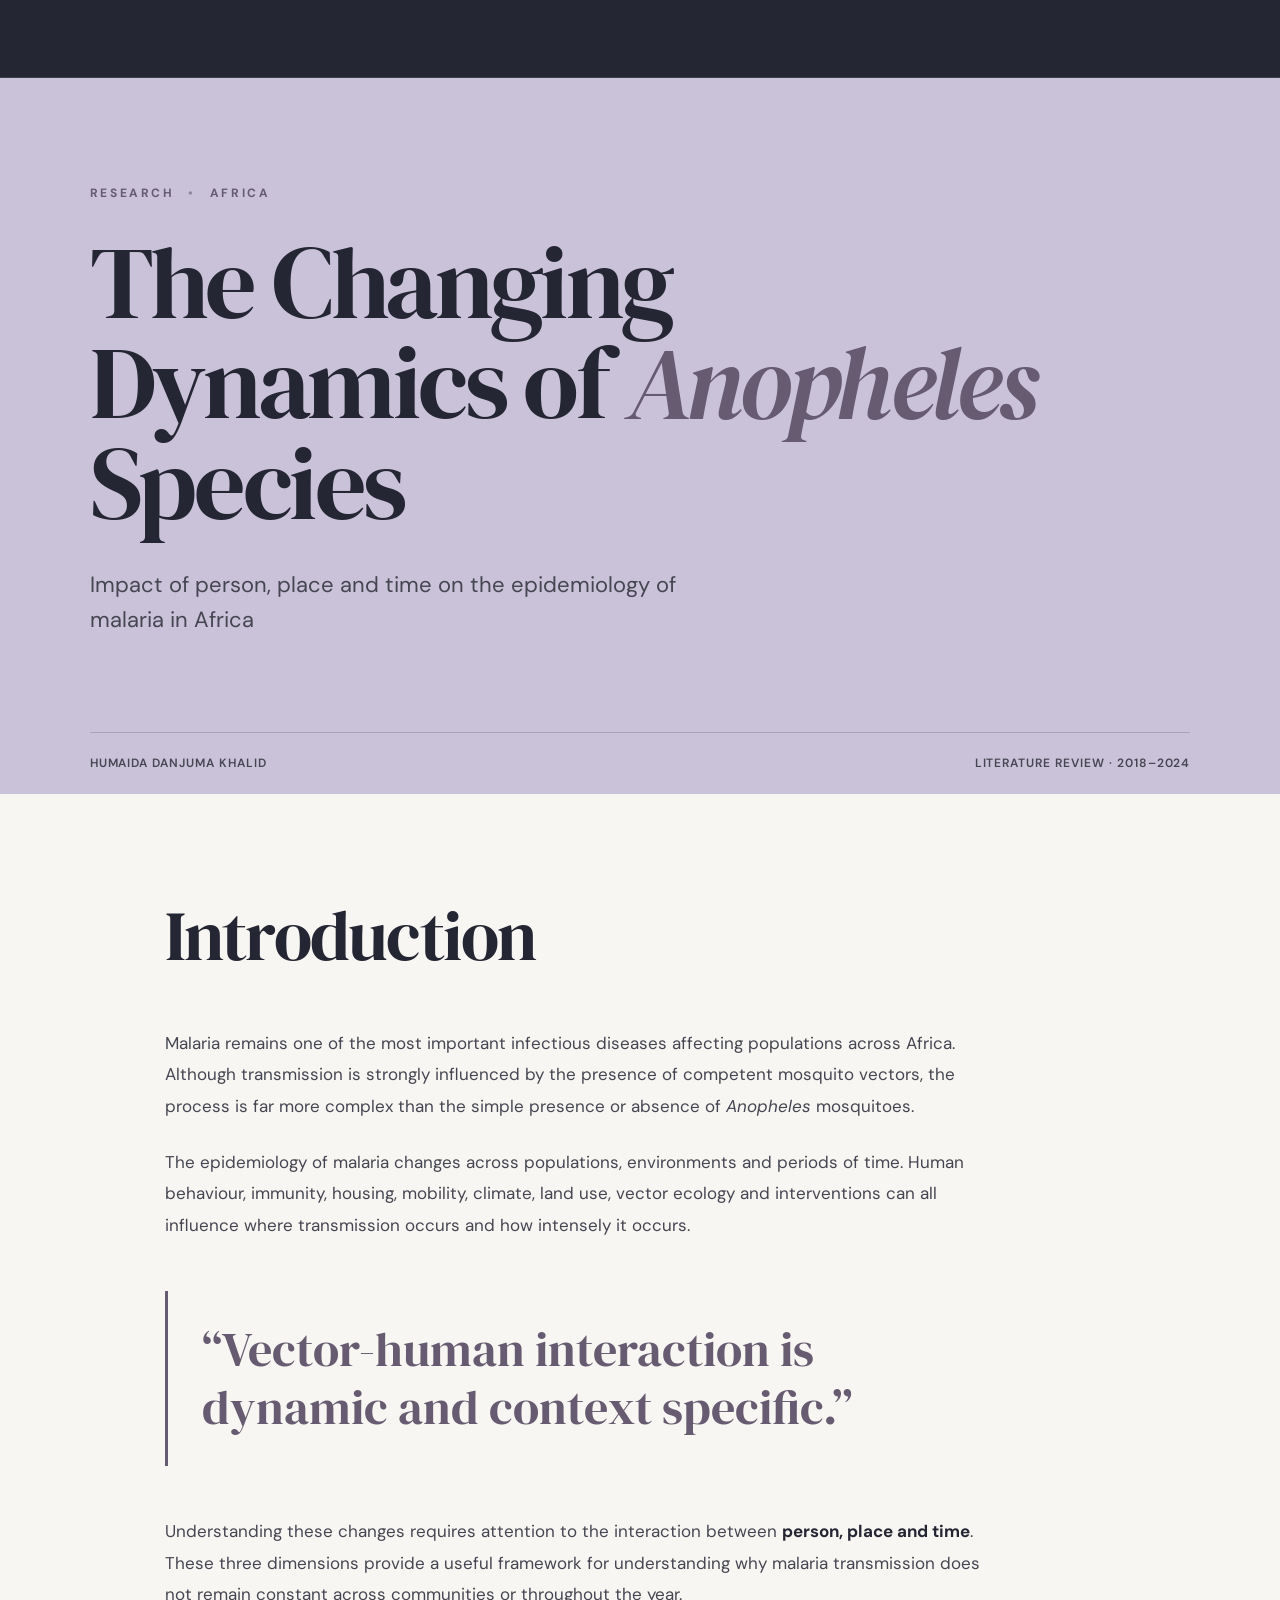
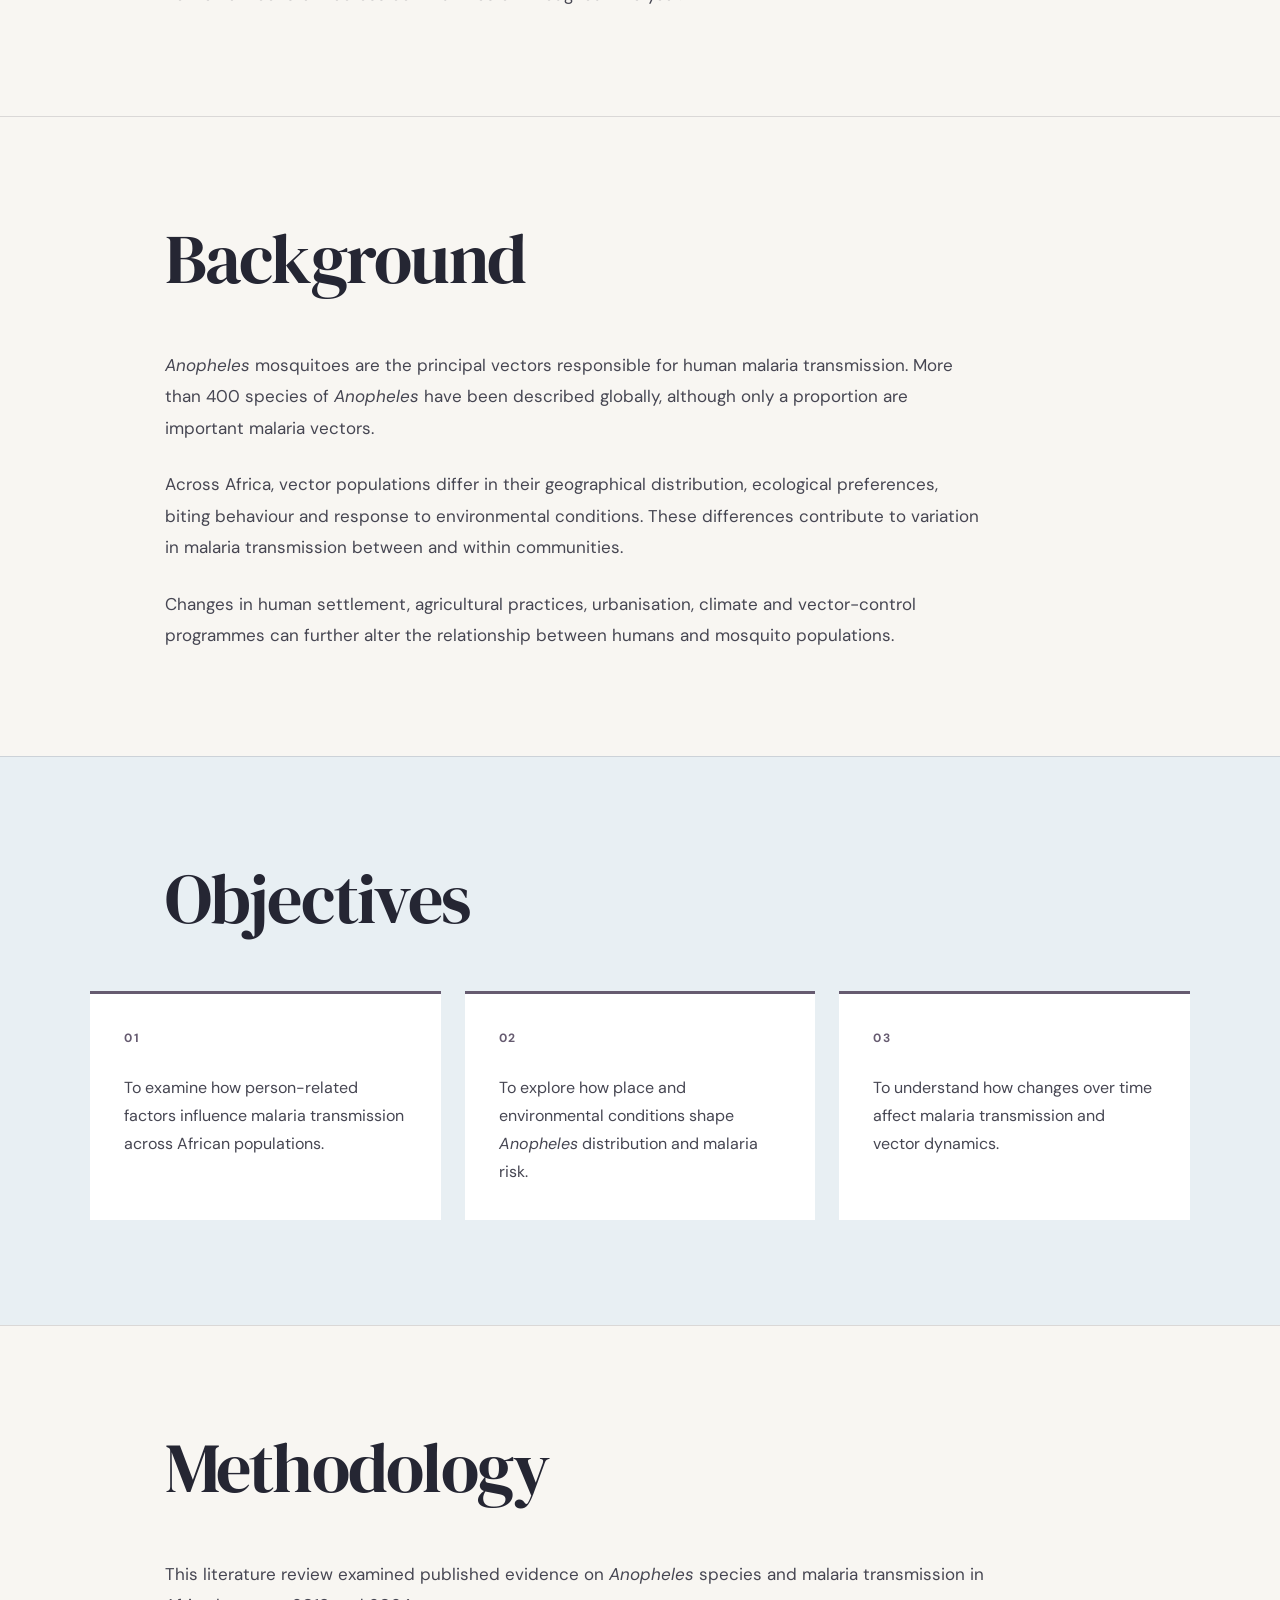
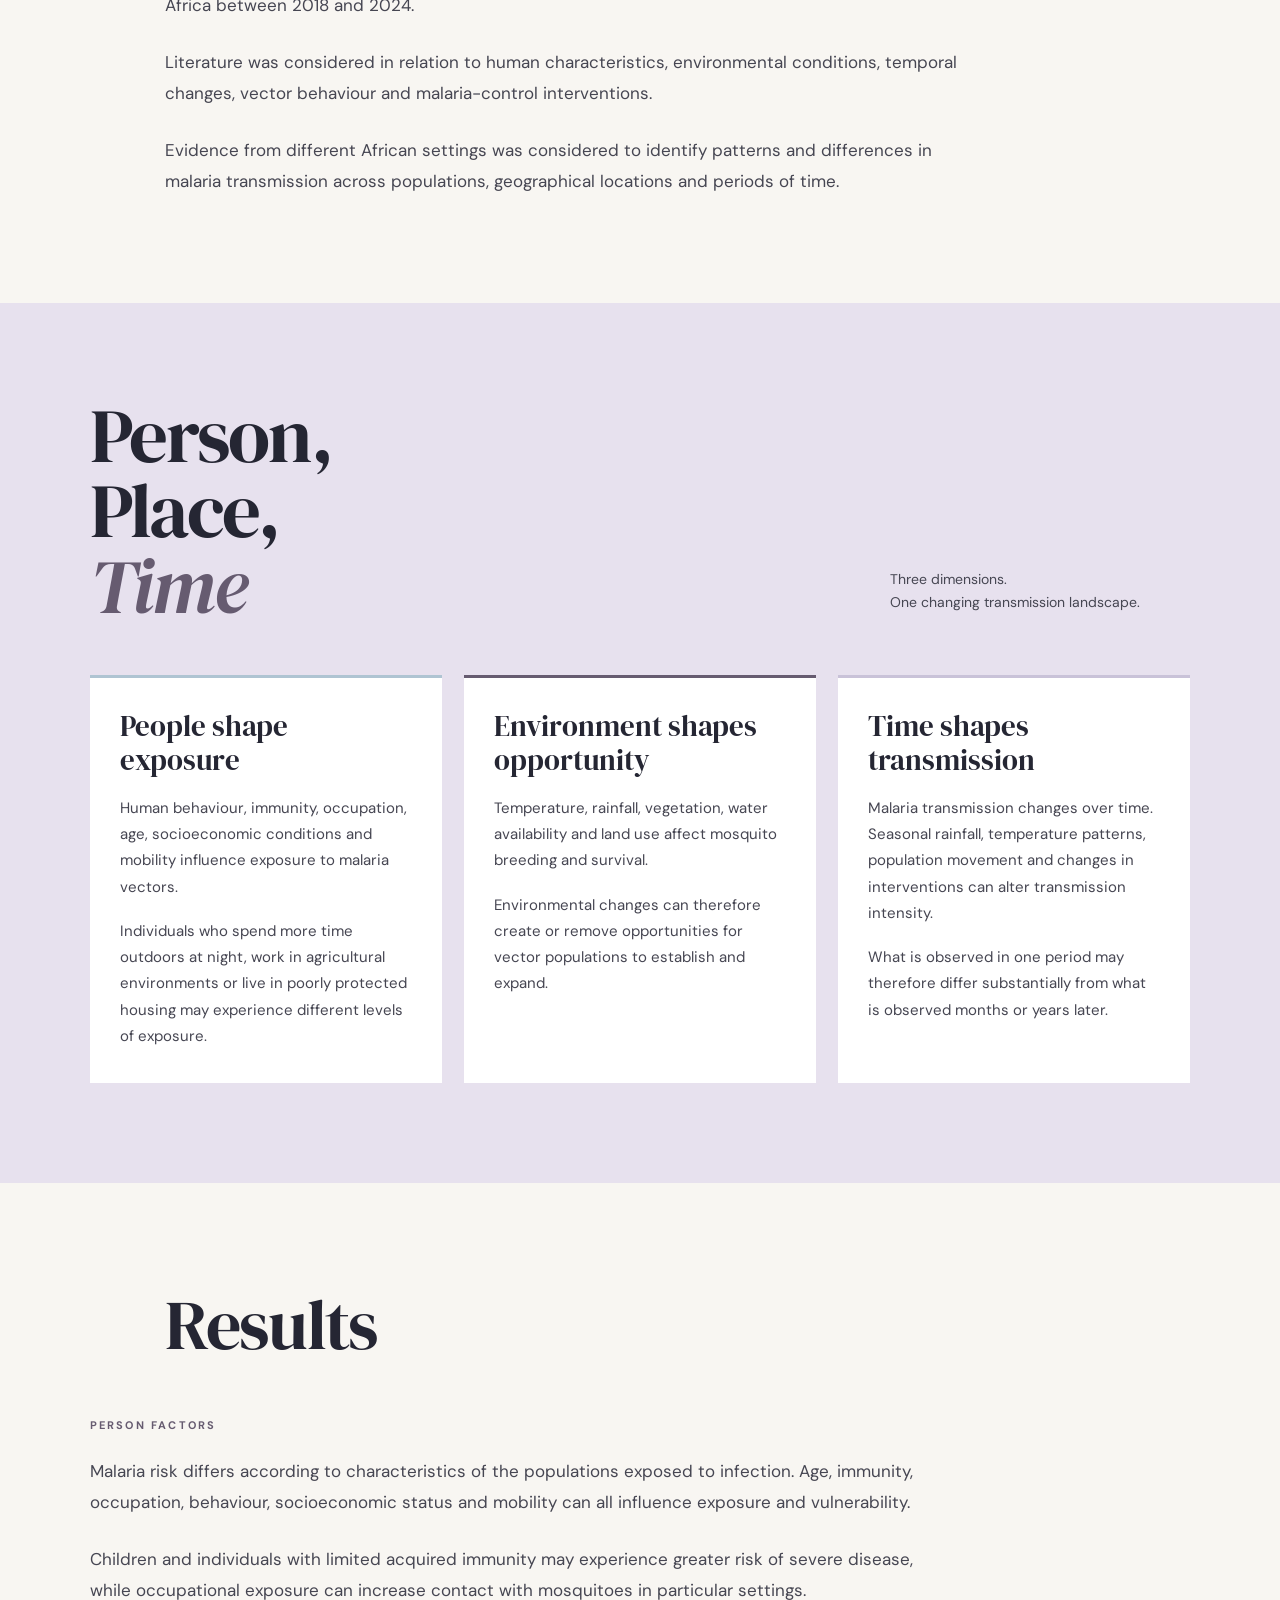
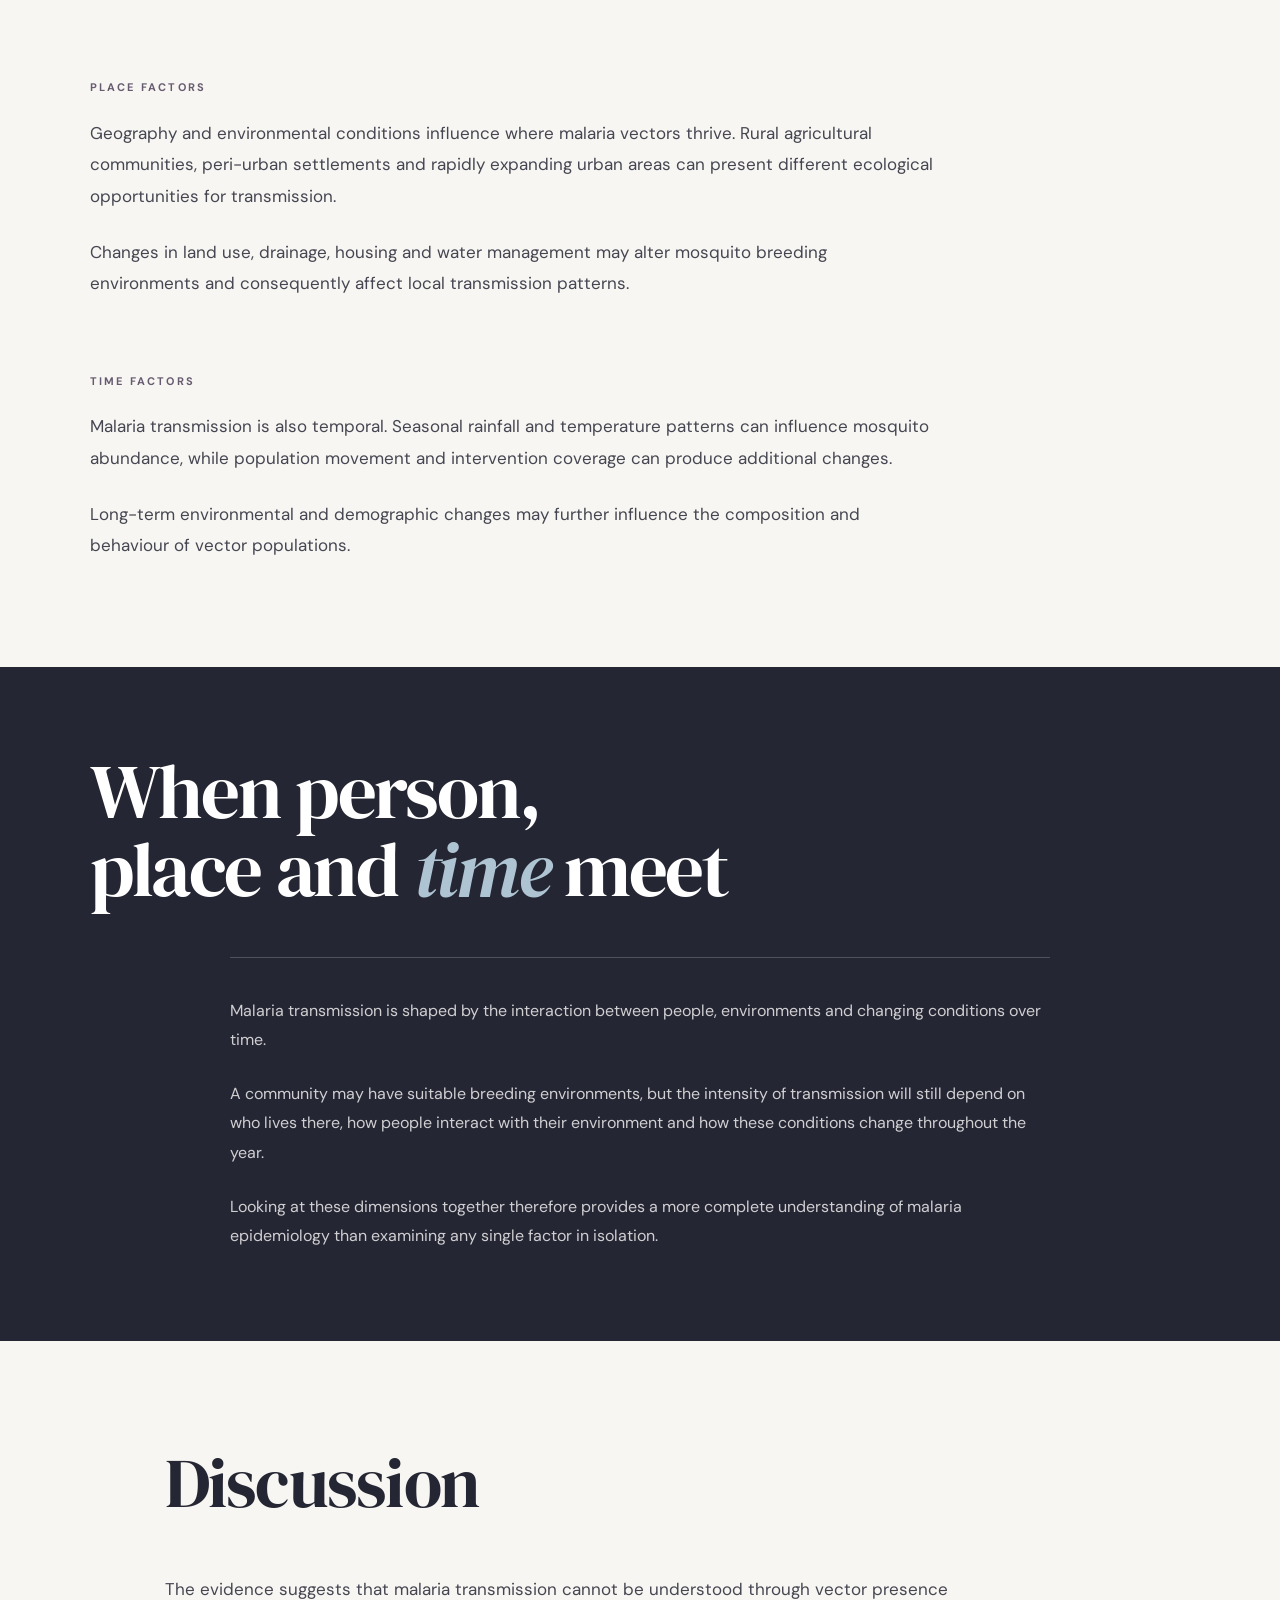
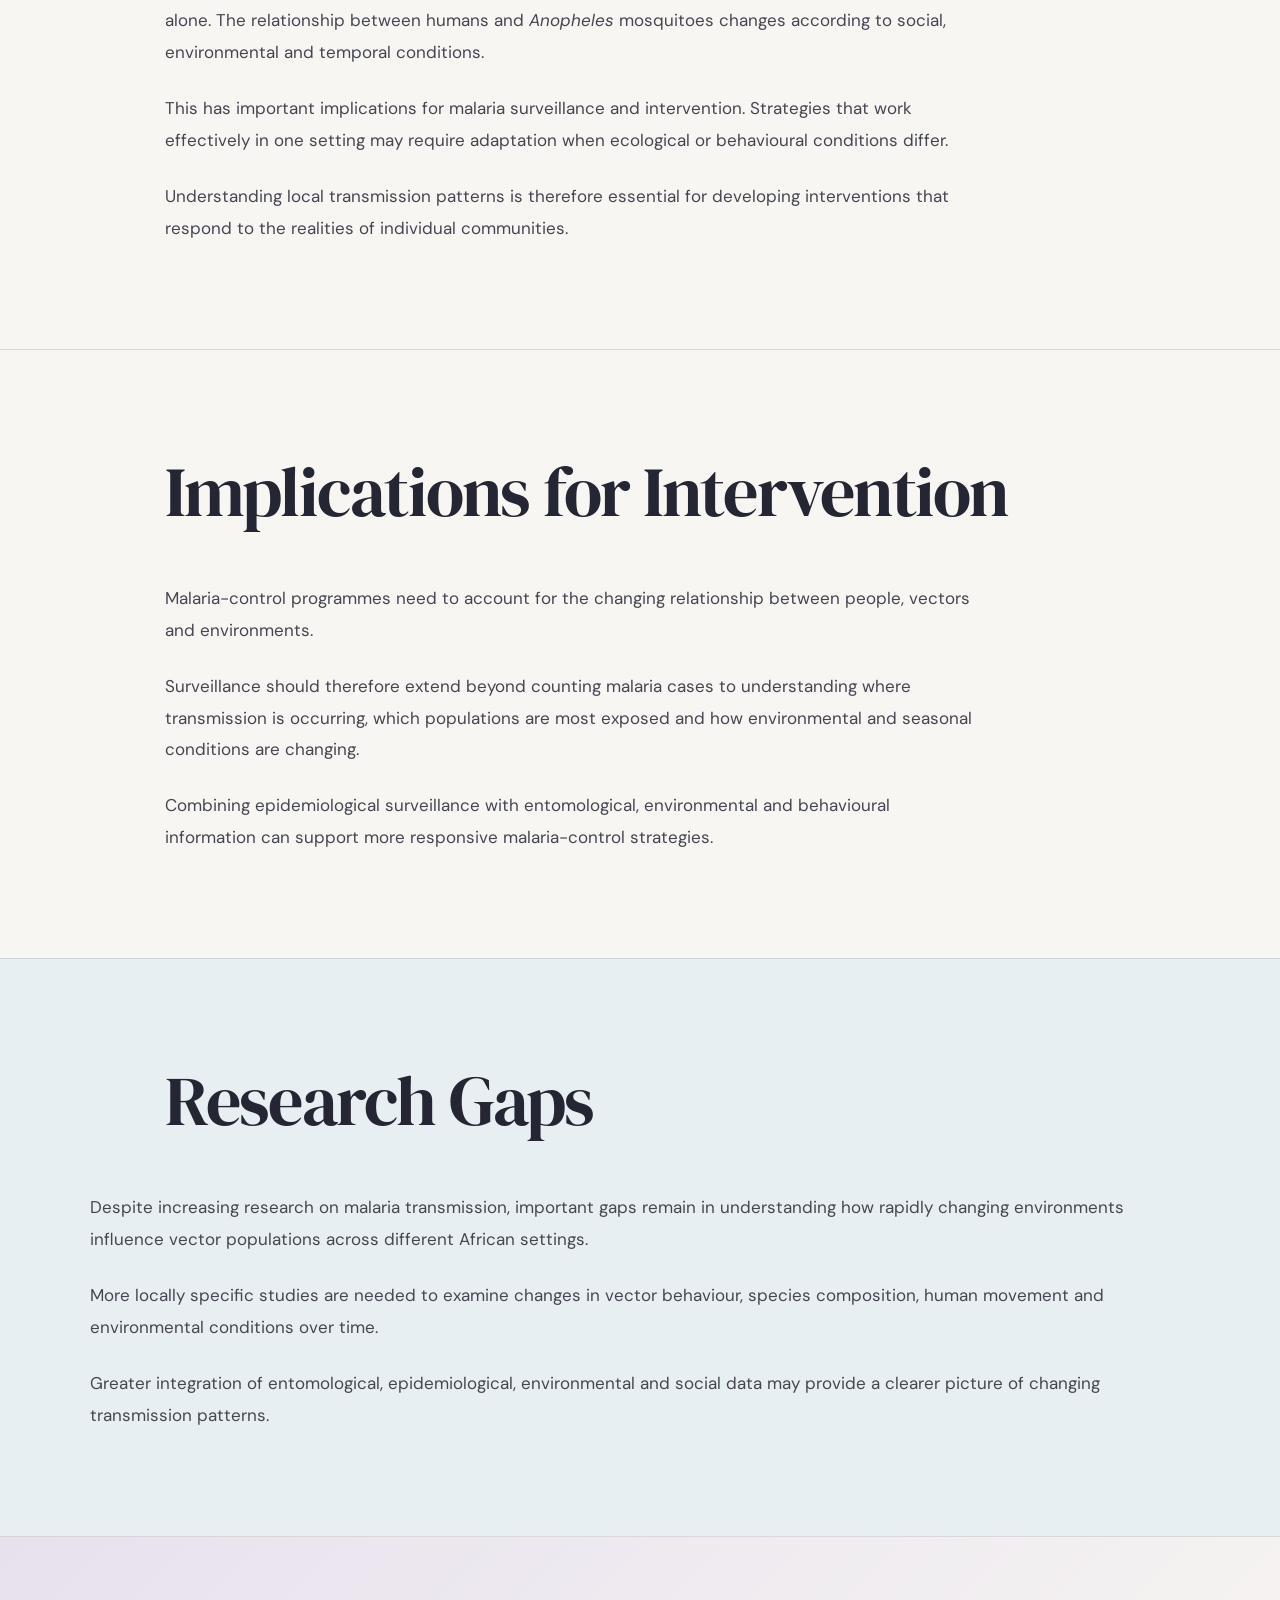
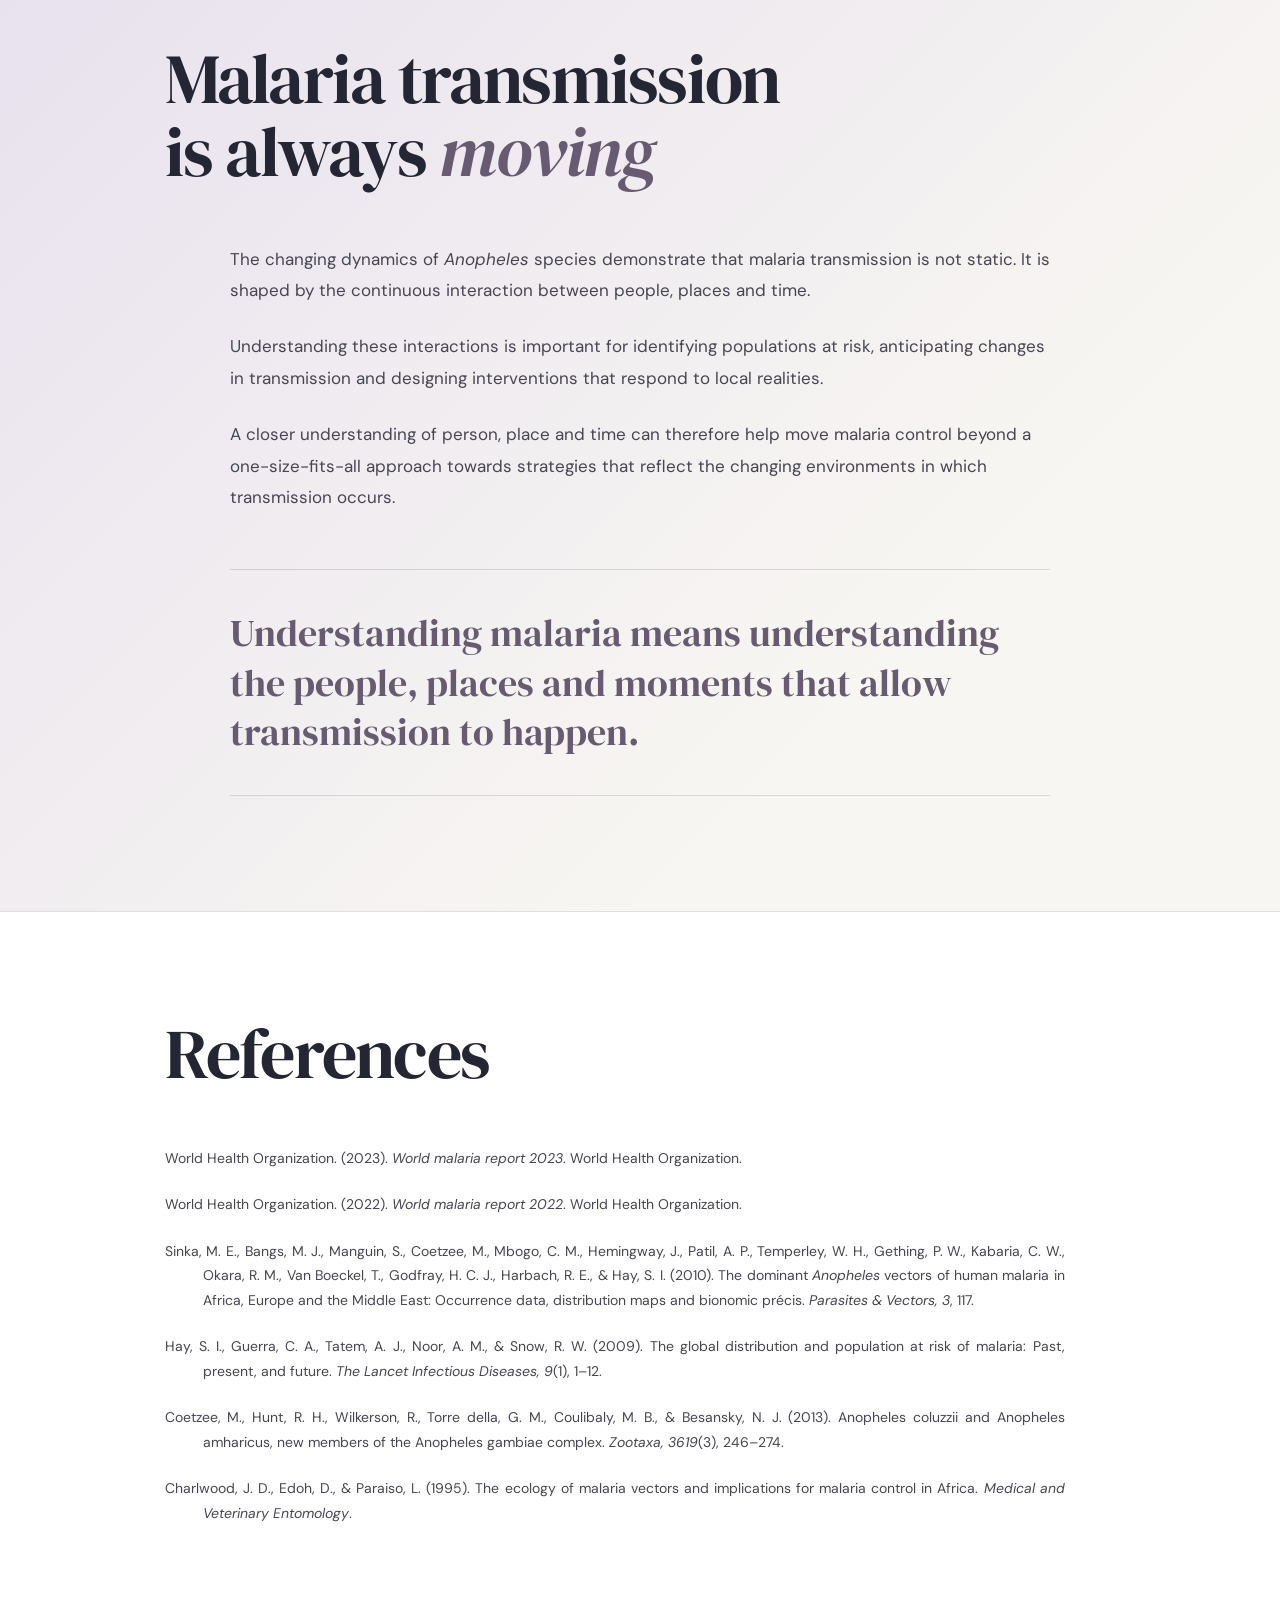
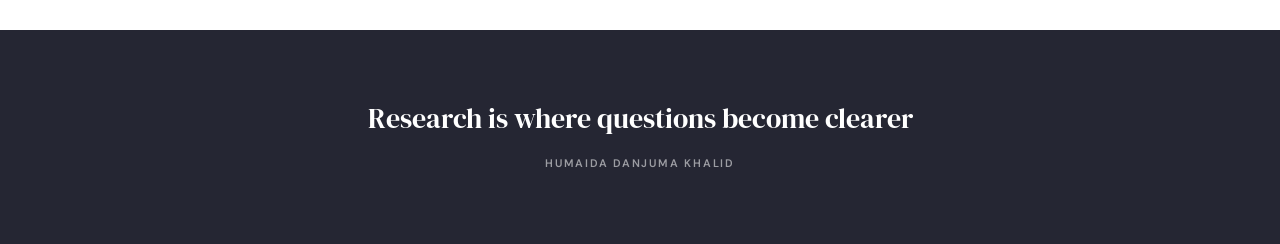
==== commit 416d5399: "Update fmt.Println message from 'Hello' to 'Goodbye'" ====
--- a/anopheles-malaria.html
+++ b/anopheles-malaria.html
@@ -8,41 +8,41 @@
 
   <link rel="preconnect" href="https://fonts.googleapis.com">
   <link rel="preconnect" href="https://fonts.gstatic.com" crossorigin>
-  <link href="https://fonts.googleapis.com/css2?family=DM+Sans:wght@400;500;600;700&family=DM+Serif+Display:ital@0;1&display=swap" rel="stylesheet">
+
+  <link
+    href="https://fonts.googleapis.com/css2?family=DM+Sans:wght@400;500;600;700&family=DM+Serif+Display:ital@0;1&display=swap"
+    rel="stylesheet"
+  >
 
   <link rel="stylesheet" href="anopheles-malaria.css">
 </head>
 
 <body>
 
-  <!-- NAVIGATION -->
-  <nav class="top-nav">
-  </nav>
+  <!-- TOP NAV -->
+  <nav class="top-nav"></nav>
 
 
   <!-- HERO -->
-  <header class="hero">
+  <header class="article-hero">
 
     <div class="hero-inner">
 
       <div class="hero-meta">
-        <span>RESEARCH</span>
-        <span>•</span>
-        <span>AFRICA</span>
+        RESEARCH <span>•</span> AFRICA
       </div>
 
       <h1>
-        The Changing Dynamics<br>
-        of <em>Anopheles</em> Species
+        The Changing Dynamics of
+        <em>Anopheles</em> Species
       </h1>
 
-      <p class="hero-subtitle">
-        How person, place and time shape the epidemiology of malaria across Africa.
+      <p class="hero-deck">
+        Impact of person, place and time on the epidemiology
+        of malaria in Africa
       </p>
 
-      <div class="hero-line"></div>
-
-      <div class="hero-bottom">
+      <div class="hero-footer">
         <span>Humaida Danjuma Khalid</span>
         <span>Literature Review · 2018–2024</span>
       </div>
@@ -52,329 +52,246 @@
   </header>
 
 
-  <!-- INTRODUCTION -->
-  <main>
-
-    <section class="intro-section">
-
-      <div class="section-number">01</div>
-
-      <div class="intro-content">
-
-        <p class="lead">
-          Malaria transmission is not static. The mosquitoes that transmit it,
-          the environments they inhabit, and the people they encounter are
-          constantly changing.
-        </p>
-
-        <p>
-          In the last two decades, efforts to control malaria by focusing on
-          environmental and socioeconomic factors that enhance mosquito
-          transmission have made significant progress. However, these efforts
-          have not yet succeeded in stopping malaria in Africa.
-        </p>
-
-        <p>
-          This research examines the interaction between <strong>person,
-          place and time</strong> and how these factors influence malaria
-          transmission across diverse African ecological zones.
-        </p>
-
-      </div>
-    </section>
-
-
-    <!-- ABSTRACT -->
-    <section class="abstract-section">
-
-      <div class="abstract-label">
-        ABSTRACT
-      </div>
-
-      <div class="abstract-text">
-
-        <p>
-          In the last two decades, efforts to control malaria by focusing on
-          controlling environmental and socioeconomic factors enhancing
-          mosquito transmission have made significant progress but they have
-          not yet succeeded in stopping malaria in Africa; a parasitic disease
-          caused by <em>Plasmodium</em> protozoa transmitted through
-          <em>Anopheles</em> mosquito bites.
-        </p>
-
-        <p>
-          This paper looks at the interaction of person, place, and time
-          factors that influence transmission of malaria, with emphasis on
-          how changes in vector distribution, behavior, and insecticide
-          resistance interact with human and environmental variables in
-          producing change in transmission in diverse African ecological
-          zones.
-        </p>
-
-        <p>
-          For the efficient development of a malaria elimination program under
-          rapidly changing epidemiology, it is essential to understand the
-          complicated linkages between human behavior, environmental factors,
-          and temporal patterns.
-        </p>
-
-        <p>
-          Our findings highlight that vector-human interaction is dynamic and
-          context specific and calls for adaptation of techniques that adopt
-          dynamic nature of interactions in Africa.
-        </p>
-
-        <div class="keywords">
-          <strong>Keywords:</strong>
-          Anopheles · insecticide resistance · malaria · temporal patterns ·
-          vector dynamics
-        </div>
-
-      </div>
-
-    </section>
+  <!-- ARTICLE -->
+  <main class="article">
 
 
     <!-- INTRODUCTION -->
     <section class="article-section">
 
       <div class="section-heading">
+        <span>01</span>
+
+        <h2>Introduction</h2>
+      </div>
+
+      <div class="article-body">
+
+        <p>
+          Malaria remains one of the most important infectious diseases
+          affecting populations across Africa. Although transmission is
+          strongly influenced by the presence of competent mosquito vectors,
+          the process is far more complex than the simple presence or absence
+          of <em>Anopheles</em> mosquitoes.
+        </p>
+
+        <p>
+          The epidemiology of malaria changes across populations,
+          environments and periods of time. Human behaviour, immunity,
+          housing, mobility, climate, land use, vector ecology and
+          interventions can all influence where transmission occurs and
+          how intensely it occurs.
+        </p>
+
+        <blockquote>
+          “Vector-human interaction is dynamic and context specific.”
+        </blockquote>
+
+        <p>
+          Understanding these changes requires attention to the interaction
+          between <strong>person, place and time</strong>. These three
+          dimensions provide a useful framework for understanding why malaria
+          transmission does not remain constant across communities or
+          throughout the year.
+        </p>
+
+      </div>
+
+    </section>
+
+
+    <!-- BACKGROUND -->
+    <section class="article-section">
+
+      <div class="section-heading">
         <span>02</span>
-        <h2>Introduction</h2>
+
+        <h2>Background</h2>
       </div>
 
       <div class="article-body">
 
         <p>
-          Malaria, caused by <em>Plasmodium</em> parasites, causes acute
-          life-threatening infections and has a global health impact
-          (Buck <em>et al.</em>, 2023). <em>P. falciparum</em> is widely distributed
-          in Africa and <em>P. vivax</em>, <em>P. ovale</em>, and
-          <em>P. malariae</em> are rare and geographically restricted
-          (Poespoprodjo <em>et al.</em>, 2023).
-        </p>
-
-        <p>
-          The parasites are predominantly transmitted through the bites of
-          infected <em>Anopheles</em> mosquitoes, notably
-          <em>An. gambiae sensu stricto</em>, <em>An. funestus</em>, and
-          <em>An. arabiensis</em> being most common in Africa
-          (Poespoprodjo <em>et al.</em>, 2023).
-        </p>
-
-        <p>
-          Malaria epidemiology varies geographically depending on the local
-          malaria transmission intensity or endemicity class (Verma <em>et al.</em>,
-          2025), but it is fundamentally shaped by <em>Plasmodium</em>
-          parasites, human hosts, and environmental factors.
-        </p>
-
-        <p>
-          The incidence of malaria remains a major public health emergency
-          across the world, with 247 million infections and 619,000 deaths
-          projected for 2021 among 84 endemic countries (Lopes, 2025).
-        </p>
-
-        <div class="pull-quote">
-          <span>“</span>
-          Vector-human interaction is dynamic and context specific.”
-        </div>
-
-        <p>
-          Only about 30 of the 537 <em>Anopheles</em> species worldwide
-          (Lempang <em>et al.</em>, 2023) are important malaria vectors (WHO, 2022).
-          Recent research shows that <em>Anopheles</em> species composition
-          has shifted significantly across Africa, with the most efficient
-          vectors belonging to the <em>Anopheles gambiae sensu stricto</em>
-          and <em>An. funestus</em> groups (WHO, 2019).
-        </p>
-
-        <p>
-          Vector distribution, behavior and features have been significantly
-          shifted due to environmental variables such as temperature,
-          rainfall and humidity, alongside anthropogenic factors including
-          land use transformation, urbanization and vector control actions
-          (Wilke <em>et al.</em>, 2021).
-        </p>
-
-        <p>
-          The growing social dynamic of malaria transmission across Africa
-          needs an analysis of the person–place–time links that shape malaria
-          transmission patterns. In this research, an understanding of
-          existing knowledge about evolving relationships is synthesized with
-          implications for monitoring methods and control measures in an era
-          with aggressive elimination aims.
-        </p>
-
-      </div>
+          <em>Anopheles</em> mosquitoes are the principal vectors responsible
+          for human malaria transmission. More than 400 species of
+          <em>Anopheles</em> have been described globally, although only a
+          proportion are important malaria vectors.
+        </p>
+
+        <p>
+          Across Africa, vector populations differ in their geographical
+          distribution, ecological preferences, biting behaviour and response
+          to environmental conditions. These differences contribute to
+          variation in malaria transmission between and within communities.
+        </p>
+
+        <p>
+          Changes in human settlement, agricultural practices, urbanisation,
+          climate and vector-control programmes can further alter the
+          relationship between humans and mosquito populations.
+        </p>
+
+      </div>
+
     </section>
 
 
     <!-- OBJECTIVES -->
-    <section class="objectives-section">
+    <section class="article-section objectives-section">
 
       <div class="section-heading">
         <span>03</span>
+
         <h2>Objectives</h2>
       </div>
 
-      <div class="objective-grid">
+      <div class="objectives-grid">
 
         <div class="objective-card">
-          <span>01</span>
-          <p>
-            To analyze the intersection of person, place, and time factors
-            in malaria transmission dynamics.
-          </p>
-        </div>
+
+          <span class="objective-number">01</span>
+
+          <p>
+            To examine how person-related factors influence malaria
+            transmission across African populations.
+          </p>
+
+        </div>
+
 
         <div class="objective-card">
-          <span>02</span>
-          <p>
-            To determine surveillance systems capable of detecting and
-            responding to changes in vector species composition, behavior,
-            and insecticide resistance.
-          </p>
-        </div>
+
+          <span class="objective-number">02</span>
+
+          <p>
+            To explore how place and environmental conditions shape
+            <em>Anopheles</em> distribution and malaria risk.
+          </p>
+
+        </div>
+
 
         <div class="objective-card">
-          <span>03</span>
-          <p>
-            To evaluate adaptive intervention strategies that address the
-            changing dynamics of <em>Anopheles</em> mosquitoes.
-          </p>
-        </div>
-
-      </div>
+
+          <span class="objective-number">03</span>
+
+          <p>
+            To understand how changes over time affect malaria transmission
+            and vector dynamics.
+          </p>
+
+        </div>
+
+      </div>
+
     </section>
 
 
     <!-- METHODOLOGY -->
-    <section class="article-section method-section">
+    <section class="article-section">
 
       <div class="section-heading">
         <span>04</span>
+
         <h2>Methodology</h2>
       </div>
 
       <div class="article-body">
 
         <p>
-          This report presents findings from peer-reviewed literature
-          published between 2018 and 2024, obtained from academic databases
-          such as PubMed, African Journals Online, and Google Scholar.
-        </p>
-
-        <p>
-          Keywords used include <em>Anopheles</em>, malaria, Africa, vector
-          dynamics, insecticide resistance, behavior, climate change,
-          urbanization, vector control interventions, human hosts, and
-          epidemiology. Terms were used both individually and in combination
-          to narrow search inside titles, abstracts, keywords and specific
-          journals.
-        </p>
-
-        <p>
-          More references were found from relevant publications and reports
-          of the World Health Organization, Pan African Mosquito Control
-          Association and National Malaria Control Programs.
-        </p>
-
-        <p>
-          If an empirical study presented data on environmental, demographic
-          or intervention factors that resulted in changes in composition,
-          behavior or ecology of African <em>Anopheles</em> species, then the
-          study was considered.
-        </p>
-
-        <p>
-          The dynamic vector and malaria transmission is analyzed in terms of
-          person factors (people demography, behavior, immunity), place
-          factors (geographic distribution, ecological conditions), and time
-          factors (seasonal patterns, long-term trend).
-        </p>
-
-        <p>
-          This provided a complete knowledge of the evolving vector-human-
-          environment connections in different African contexts using data
-          from entomological surveillances, malaria case reporting systems,
-          demographic surveys and intervention coverage assessments.
-        </p>
-
-      </div>
-    </section>
-
-
-    <!-- PERSON PLACE TIME -->
+          This literature review examined published evidence on
+          <em>Anopheles</em> species and malaria transmission in Africa
+          between 2018 and 2024.
+        </p>
+
+        <p>
+          Literature was considered in relation to human characteristics,
+          environmental conditions, temporal changes, vector behaviour and
+          malaria-control interventions.
+        </p>
+
+        <p>
+          Evidence from different African settings was considered to identify
+          patterns and differences in malaria transmission across populations,
+          geographical locations and periods of time.
+        </p>
+
+      </div>
+
+    </section>
+
+
+    <!-- PERSON, PLACE AND TIME -->
     <section class="framework-section">
 
       <div class="framework-intro">
 
-        <span>05</span>
-
-        <h2>
-          Person,<br>
-          Place,<br>
-          <em>Time</em>
-        </h2>
-
-        <p>
-          Three dimensions. One changing transmission landscape.
-        </p>
-
-      </div>
+        <div>
+          <h2>
+            Person,<br>
+            Place,<br>
+            <em>Time</em>
+          </h2>
+        </div>
+
+        <p>
+          Three dimensions.<br>
+          One changing transmission landscape.
+        </p>
+
+      </div>
+
 
       <div class="framework-grid">
 
-        <article class="framework-card person">
-
-          <div class="card-top">
-            <span>01</span>
-            <span>PERSON</span>
-          </div>
-
-          <h3>People shape exposure.</h3>
-
-          <p>
-            Demography, mobility, immunity, culture, socioeconomic conditions,
-            sleeping habits and outdoor activities all influence how people
-            come into contact with malaria vectors.
+        <article class="framework-card">
+
+          <h3>People shape exposure</h3>
+
+          <p>
+            Human behaviour, immunity, occupation, age, socioeconomic
+            conditions and mobility influence exposure to malaria vectors.
+          </p>
+
+          <p>
+            Individuals who spend more time outdoors at night, work in
+            agricultural environments or live in poorly protected housing
+            may experience different levels of exposure.
           </p>
 
         </article>
 
 
-        <article class="framework-card place">
-
-          <div class="card-top">
-            <span>02</span>
-            <span>PLACE</span>
-          </div>
-
-          <h3>Environment shapes opportunity.</h3>
-
-          <p>
-            Geography, rainfall, temperature, altitude, land use,
-            urbanization, agriculture and infrastructure influence where
-            vectors survive, reproduce and interact with humans.
+        <article class="framework-card">
+
+          <h3>Environment shapes opportunity</h3>
+
+          <p>
+            Temperature, rainfall, vegetation, water availability and land
+            use affect mosquito breeding and survival.
+          </p>
+
+          <p>
+            Environmental changes can therefore create or remove opportunities
+            for vector populations to establish and expand.
           </p>
 
         </article>
 
 
-        <article class="framework-card time">
-
-          <div class="card-top">
-            <span>03</span>
-            <span>TIME</span>
-          </div>
-
-          <h3>Time shapes transmission.</h3>
-
-          <p>
-            Seasonal patterns, climate trends, changing mosquito behavior and
-            the timing of human activity can alter when transmission occurs
-            and how interventions perform.
+        <article class="framework-card">
+
+          <h3>Time shapes transmission</h3>
+
+          <p>
+            Malaria transmission changes over time. Seasonal rainfall,
+            temperature patterns, population movement and changes in
+            interventions can alter transmission intensity.
+          </p>
+
+          <p>
+            What is observed in one period may therefore differ substantially
+            from what is observed months or years later.
           </p>
 
         </article>
@@ -385,348 +302,99 @@
 
 
     <!-- RESULTS -->
-    <section class="results-section">
+    <section class="article-section results-section">
 
       <div class="section-heading">
         <span>06</span>
+
         <h2>Results</h2>
       </div>
 
 
-      <!-- PERSON -->
-      <div class="result-group">
-
-        <div class="result-label">
-          <span>4.1</span>
-          <strong>PERSON FACTORS</strong>
-        </div>
-
-        <div class="result-content">
-
-          <p>
-            The person factor includes genetic, acquired immunity, behavior,
-            demography, culture, socioeconomic features and so on.
-          </p>
-
-          <h3>Human Demographics and Behaviors</h3>
-
-          <p>
-            Population increases, urbanization, and mobility have shifted
-            vector-human contact patterns across Africa (Saita <em>et al.</em>, 2019).
-            Malaria importation has a considerable impact on transmission
-            dynamics (Guerra <em>et al.</em>, 2019; Iqbal <em>et al.</em>, 2020).
-          </p>
-
-          <p>
-            Human migration connects places with varied transmission rates,
-            allowing disease to persist even in low-transmission situations
-            (Porter <em>et al.</em>, 2020).
-          </p>
-
-          <p>
-            Traditional vectors, such as <em>An. gambiae sensu stricto</em>,
-            are being replaced in urban areas by adaptable
-            <em>An. arabiensis</em> and <em>An. coluzzii</em>, which flourish
-            in contaminated breeding grounds and exhibit a variety of biting
-            behaviours.
-          </p>
-
-          <p>
-            Malaria vulnerability rises because of conflict and displacement.
-            Migration owing to environmental degradation, economic need, and
-            natural calamities has a negative impact on the poor in hazardous
-            locations.
-          </p>
-
-          <p>
-            Cross-border mobility promotes the spread of parasites and vectors
-            that have resistance mechanisms or behavioural features
-            (Martens &amp; Hall, 2020).
-          </p>
-
-
-          <h3>Immune Patterns</h3>
-
-          <p>
-            After repeated exposure, some clinical immunity develops but does
-            not protect against reinfection, resulting in asymptomatic patients
-            (Bansal &amp; Kumar, 2024).
-          </p>
-
-          <p>
-            Increased immunity reduces vulnerability and infectivity. Shifting
-            immunity profiles have a substantial impact on malaria
-            epidemiology, especially in regions where control measures have
-            diminished transmission, such as East African highlands.
-          </p>
-
-          <p>
-            The immunity of pregnant women is weak which makes them more
-            vulnerable to families that come near the places where vector
-            breeding takes place. Hence, for biological and social reasons,
-            women, mainly pregnant women, and children are most at risk of
-            malaria in both high and low malaria endemic regions.
-          </p>
-
-          <p>
-            A Ugandan study found that females were twice as likely to have a
-            malarial case compared to males, and the largest incidence was
-            within females older than 39 years (Okiring <em>et al.</em>, 2022).
-          </p>
-
-          <p>
-            Children under the age of five lack immunity, highlighting the
-            need of age structuring. The intricate interplay between immunity
-            levels and asymptomatic parasitemia continues to impede
-            elimination attempts, with human reservoirs supporting
-            transmission even as the illness burden declines.
-          </p>
-
-
-          <h3>Sleeping Habits and Outdoor Activities</h3>
-
-          <p>
-            Sleeping and outdoor activities have a substantial impact on
-            human-vector contact patterns across Africa (Monroe <em>et al.</em>, 2019).
-            The overlap between sleeping hours and peak <em>Anopheles</em>
-            biting allows for critical window exposure.
-          </p>
-
-          <p>
-            <em>An. gambiae sensu stricto</em>, <em>An. funestus</em>, and
-            <em>An. coluzzii</em> are usually anthropogenic, feeding and
-            resting indoors.
-          </p>
-
-          <p>
-            Outdoor evening activities such as home chores, security work,
-            fishing and cultural events have had an impact on time spent
-            outdoors and ITN use (Monroe <em>et al.</em>, 2019) due to increased
-            exposure to <em>Anopheles</em> mosquitoes when preventive
-            measures are ineffective (Shah <em>et al.</em>, 2019).
-          </p>
-
-          <div class="stat-callout">
-            <strong>40%</strong>
-            <span>
-              of contagious bites in parts of East Africa took place when
-              people were awake but not under bed nets.
-            </span>
-          </div>
-
-          <p>
-            In East Africa, including Tanzania, Kenya and Uganda, LLIN use
-            frequently fails to correspond with actual exposure risk, with
-            nets being placed after 10p.m., even though considerable biting
-            can occur between 6 and 10p.m.
-          </p>
-
-          <p>
-            Sleeping arrangements such as bed sharing practices,
-            sleeping/outdoor location selections during hot seasons, and
-            seasonal fluctuation in sleeping patterns and outdoor activities
-            generate diverse risk profiles within groups.
-          </p>
-
-        </div>
-      </div>
-
-
-      <!-- PLACE -->
-      <div class="result-group">
-
-        <div class="result-label">
-          <span>4.2</span>
-          <strong>PLACE FACTORS</strong>
-        </div>
-
-        <div class="result-content">
-
-          <p>
-            These variables are influenced by both the natural environment
-            and the man-made environment.
-          </p>
-
-          <h3>Geographic Shifts in Vector Distribution</h3>
-
-          <p>
-            Environmental, climatic, seasonal and ecological factors
-            determine the occurrence, transmission intensity and geographical
-            distribution of malaria (Kibret <em>et al.</em>, 2019).
-          </p>
-
-          <h3>Natural Environment</h3>
-
-          <p>
-            Precipitation and air temperature have a significant impact on
-            the spatial distribution and relative abundance of malaria vector
-            species in Africa. Climate can affect geographic range and
-            malaria distribution and subsequently affect malaria survival,
-            reproduction and biting rates (Mordecai <em>et al.</em>, 2020).
-          </p>
-
-          <p>
-            Where heavy rainfall is predominant,
-            <em>An. gambiae sensu stricto</em> is paramount, while
-            <em>An. arabiensis</em> is more frequent in desert-style areas
-            (Kibret <em>et al.</em>, 2019).
-          </p>
-
-          <p>
-            Their geographical distribution has also started to shift
-            significantly across Africa. Historical dominance patterns are
-            shifting, with <em>An. arabiensis</em> expanding its range in
-            East Africa at the expense of <em>An. gambiae sensu stricto</em>,
-            likely due to the former's greater tolerance for drier conditions
-            and zoophilic feeding habits that help it evade indoor
-            interventions.
-          </p>
-
-          <h3>Man-made Environment</h3>
-
-          <p>
-            Development projects such as roads, railways, dams and irrigation
-            often result in social and environmental impacts (Andrade <em>et al.</em>,
-            2022).
-          </p>
-
-          <p>
-            Such consequences can generate excellent breeding grounds for
-            mosquitoes, movement of naïve populations to malaria-endemic
-            areas, or migration of infected persons to locations where
-            malaria vector is prevalent and transmission is suitable.
-          </p>
-
-          <p>
-            Agriculture's impact on malaria is determined by crop type,
-            planting strategy, irrigation practice, and <em>Anopheles</em>
-            characteristics. Rice fields can be good breeding grounds for
-            mosquitoes if irrigation is not properly managed.
-          </p>
-
-          <p>
-            The availability of basic infrastructure in residential areas
-            might also influence malaria infection exposure, depending on the
-            features of the local malaria vectors.
-          </p>
-
-          <p>
-            <em>An. coluzzii</em> has shown extraordinary adaptability to
-            urban contexts in West Africa, reproducing in permanent
-            manmade containers and polluted water bodies that were previously
-            thought to be inappropriate for <em>Anopheles</em> mosquitoes.
-          </p>
-
-          <h3>Altitude</h3>
-
-          <p>
-            Climate change will increase exposure to vector-borne disease at
-            higher latitudes and altitudes. The global population of malarial
-            mosquitoes increases the risk of locally transmitted malaria in
-            non-endemic regions adjacent to endemic areas, especially at
-            higher altitudes (Kreppel <em>et al.</em>, 2019).
-          </p>
-
-          <p>
-            Malaria infections may rise at greater elevations due to climate
-            change, as well as altitudinal shifts in suitable habitat.
-          </p>
-
-        </div>
-      </div>
-
-
-      <!-- TIME -->
-      <div class="result-group">
-
-        <div class="result-label">
-          <span>4.3</span>
-          <strong>TIME FACTORS</strong>
-        </div>
-
-        <div class="result-content">
-
-          <h3>Seasonal Variations</h3>
-
-          <p>
-            Climate change is changing patterns of malaria transmission
-            throughout Africa. Malaria has traditionally been connected with
-            summer months in temperate zones and wet lowlands in tropical
-            countries (Nissan <em>et al.</em>, 2021).
-          </p>
-
-          <p>
-            In recent years, a range of statistical and dynamical transmission
-            models of malaria transmission, driven by climate variables, have
-            been used to anticipate likely changes in the geographical
-            distribution of disease in a warmer world.
-          </p>
-
-          <p>
-            Incubation times of <em>Plasmodium</em> are shortened at warmer
-            temperatures, a phenomenon that allows transmission to be
-            accelerated (Thomas <em>et al.</em>, 2018).
-          </p>
-
-          <p>
-            Studies indicate that rainfall unpredictability leads to
-            unpredictable patterns. Dry spells followed by heavy rains promote
-            explosive vector proliferation and difficult-to-control
-            transmission surges.
-          </p>
-
-          <h3>Long-term Climate Trends</h3>
-
-          <p>
-            Climate change can cause heatwaves, flooding, heavy rains,
-            droughts and windstorms, among other extreme weather events
-            (Akhtar, 2020; Sam <em>et al.</em>, 2020).
-          </p>
-
-          <p>
-            Research has shown that climate change provides for an increase in
-            vector-borne diseases. Larval growth is sped up by higher
-            temperatures, reproduction is improved, blood feed frequency is
-            increased, lifecycles of vectors are shortened and mortality rates
-            decreased, leading to more frequent and severe epidemics.
-          </p>
-
-          <p>
-            These climate-related changes interact with anthropogenic causes,
-            resulting in complicated temporal patterns that hamper forecast
-            and control attempts.
-          </p>
-
-          <h3>Vector Behavior</h3>
-
-          <p>
-            Bed net coverage in Africa has led to changes in the behavior of
-            biting <em>Anopheles</em> mosquitoes, with an increasing
-            proportion of bites happening outside and while humans are not
-            protected by bed nets.
-          </p>
-
-          <p>
-            Indoor-based therapies are rendered less effective by this
-            behavioral adaptation, allowing residual malaria transmission to
-            persist. Outdoor resting sites for <em>Anopheles</em> mosquitoes
-            have resulted in alternative breeding and resting sites, a pattern
-            that continues to contribute to transmission in the absence of
-            protective clothing and repellents (Amimo, 2023).
-          </p>
-
-        </div>
-      </div>
-
-    </section>
-
-
-    <!-- INTERSECTION -->
+      <div class="results-group">
+
+        <div class="results-label">
+          PERSON FACTORS
+        </div>
+
+        <div class="article-body">
+
+          <p>
+            Malaria risk differs according to characteristics of the
+            populations exposed to infection. Age, immunity, occupation,
+            behaviour, socioeconomic status and mobility can all influence
+            exposure and vulnerability.
+          </p>
+
+          <p>
+            Children and individuals with limited acquired immunity may
+            experience greater risk of severe disease, while occupational
+            exposure can increase contact with mosquitoes in particular
+            settings.
+          </p>
+
+        </div>
+
+      </div>
+
+
+      <div class="results-group">
+
+        <div class="results-label">
+          PLACE FACTORS
+        </div>
+
+        <div class="article-body">
+
+          <p>
+            Geography and environmental conditions influence where malaria
+            vectors thrive. Rural agricultural communities, peri-urban
+            settlements and rapidly expanding urban areas can present
+            different ecological opportunities for transmission.
+          </p>
+
+          <p>
+            Changes in land use, drainage, housing and water management may
+            alter mosquito breeding environments and consequently affect
+            local transmission patterns.
+          </p>
+
+        </div>
+
+      </div>
+
+
+      <div class="results-group">
+
+        <div class="results-label">
+          TIME FACTORS
+        </div>
+
+        <div class="article-body">
+
+          <p>
+            Malaria transmission is also temporal. Seasonal rainfall and
+            temperature patterns can influence mosquito abundance, while
+            population movement and intervention coverage can produce
+            additional changes.
+          </p>
+
+          <p>
+            Long-term environmental and demographic changes may further
+            influence the composition and behaviour of vector populations.
+          </p>
+
+        </div>
+
+      </div>
+
+    </section>
+
+
+    <!-- WHEN PERSON, PLACE AND TIME MEET -->
     <section class="intersection-section">
 
       <div class="intersection-header">
-
-        <span>07</span>
 
         <h2>
           When person,<br>
@@ -736,49 +404,25 @@
       </div>
 
 
-      <div class="intersection-grid">
-
-        <article>
-          <span>01</span>
-          <h3>Residual transmission</h3>
-          <p>
-            Parasite transmission can continue after operational net coverage
-            because human behaviour, outdoor activity, vector behaviour and
-            timing can create exposure that standard interventions do not
-            fully address.
-          </p>
-        </article>
-
-        <article>
-          <span>02</span>
-          <h3>Urban malaria transformation</h3>
-          <p>
-            Rapid urbanization has created novel person-place-time
-            interactions, with adapted <em>Anopheles</em> populations
-            exploiting permanent breeding sites and human mobility
-            facilitating parasite movement.
-          </p>
-        </article>
-
-        <article>
-          <span>03</span>
-          <h3>Highland expansion</h3>
-          <p>
-            Warming temperatures, agricultural development and changing
-            immunity profiles can contribute to the introduction of malaria
-            into highland regions where transmission was previously limited.
-          </p>
-        </article>
-
-        <article>
-          <span>04</span>
-          <h3>Insecticide resistance</h3>
-          <p>
-            The spread of insecticide resistance presents an evolving
-            challenge for vector control. Resistance patterns vary according
-            to location, vector populations and intervention strategies.
-          </p>
-        </article>
+      <div class="intersection-body">
+
+        <p>
+          Malaria transmission is shaped by the interaction between people,
+          environments and changing conditions over time.
+        </p>
+
+        <p>
+          A community may have suitable breeding environments, but the
+          intensity of transmission will still depend on who lives there,
+          how people interact with their environment and how these conditions
+          change throughout the year.
+        </p>
+
+        <p>
+          Looking at these dimensions together therefore provides a more
+          complete understanding of malaria epidemiology than examining any
+          single factor in isolation.
+        </p>
 
       </div>
 
@@ -786,231 +430,102 @@
 
 
     <!-- DISCUSSION -->
-    <section class="discussion-section">
+    <section class="article-section">
 
       <div class="section-heading">
         <span>08</span>
+
         <h2>Discussion</h2>
       </div>
 
-
-      <div class="discussion-block">
-
-        <div class="discussion-title">
-          <span>5.1</span>
-          <h3>Implications for Surveillance</h3>
-        </div>
-
-        <div class="discussion-content">
-
-          <p>
-            A monitoring system with high sensitivity and specificity to
-            detect the presence or absence of malaria infections without
-            ambiguity should be used to assess malaria elimination locally.
-          </p>
-
-          <p>
-            Efficient malaria monitoring and control requires understanding
-            how people, places, and time interact with one another. Better
-            surveillance systems are needed that can detect and respond to
-            changes in vector species composition and behavior.
-          </p>
-
-          <p>
-            Integrated surveillance that combines entomological,
-            parasitological and intervention coverage data at the source,
-            site and subdistrict levels gives a clearer picture of ongoing
-            changes in transmission dynamics.
-          </p>
-
-          <div class="surveillance-list">
-
-            <div>
-              <span>01</span>
-              <p>
-                Regular identification at the molecular level where species
-                complexes cannot be separated by physical identification
-                alone.
-              </p>
-            </div>
-
-            <div>
-              <span>02</span>
-              <p>
-                Employing a variety of methods to collect biting and resting
-                behaviours of different sampling groups.
-              </p>
-            </div>
-
-            <div>
-              <span>03</span>
-              <p>
-                Standardized approaches to detect emerging resistance
-                mechanisms.
-              </p>
-            </div>
-
-            <div>
-              <span>04</span>
-              <p>
-                Monitoring climate and environment to better predict vector
-                fluctuations.
-              </p>
-            </div>
-
-            <div>
-              <span>05</span>
-              <p>
-                Better understanding of how human behaviour and mobility
-                influence transmission risk.
-              </p>
-            </div>
-
-          </div>
-
-          <p>
-            To detect resurgence risks associated with changing vector
-            dynamics or waning intervention effectiveness, enhanced
-            surveillance approaches must be maintained even as the malaria
-            burden decreases.
-          </p>
-
-        </div>
-
-      </div>
-
-
-      <div class="discussion-block">
-
-        <div class="discussion-title">
-          <span>5.2</span>
-          <h3>Implications for Intervention Strategies</h3>
-        </div>
-
-        <div class="discussion-content">
-
-          <p>
-            Most intervention strategies have concentrated on reducing
-            <em>Anopheles</em> mosquito populations through LLINs and IRSs;
-            blocking <em>Plasmodium</em> transmission; and increasing access
-            to diagnostics and treatment (Amimo, 2023).
-          </p>
-
-          <p>
-            These interventions are proving effective, but there remain
-            hurdles and constraints that restrict their ability to reduce
-            malaria transmission.
-          </p>
-
-          <div class="strategy-grid">
-
-            <article>
-              <span>01</span>
-              <h4>Insecticide resistance management</h4>
-              <p>
-                Integrated vector management, insecticide rotation, PBO nets,
-                larvicides and non-pyrethroid insecticides are among adaptive
-                approaches being explored.
-              </p>
-            </article>
-
-            <article>
-              <span>02</span>
-              <h4>Human-centered intervention design</h4>
-              <p>
-                Prevention programs need to account for family convenience,
-                comfort, lifestyle and the activities that overlap with peak
-                vector biting periods.
-              </p>
-            </article>
-
-            <article>
-              <span>03</span>
-              <h4>Climate-adaptive planning</h4>
-              <p>
-                Changing climate patterns need to be incorporated into
-                seasonal planning, intervention timing and intensity.
-              </p>
-            </article>
-
-            <article>
-              <span>04</span>
-              <h4>Cross-border coordination</h4>
-              <p>
-                Regional coordination can help limit the movement and
-                reintroduction of parasites and resistant vector populations.
-              </p>
-            </article>
-
-          </div>
-
-        </div>
-
-      </div>
-
-
-      <div class="discussion-block">
-
-        <div class="discussion-title">
-          <span>5.3</span>
-          <h3>Research Gaps</h3>
-        </div>
-
-        <div class="discussion-content">
-
-          <div class="research-gaps">
-
-            <div>
-              <span>01</span>
-              <p>
-                Characterization of outdoor resting habitats and the ecological
-                and behavioural factors determining outdoor biting.
-              </p>
-            </div>
-
-            <div>
-              <span>02</span>
-              <p>
-                Clarification of the interplay between resistance mechanisms
-                and their operational consequences for intervention efficacy.
-              </p>
-            </div>
-
-            <div>
-              <span>03</span>
-              <p>
-                Improved tools for measuring and modelling residual
-                transmission.
-              </p>
-            </div>
-
-            <div>
-              <span>04</span>
-              <p>
-                Evaluation of interactions between parasites and vectors,
-                including selection of more virulent or transmissible strains.
-              </p>
-            </div>
-
-            <div>
-              <span>05</span>
-              <p>
-                Development and testing of novel vector control tactics in
-                diverse ecological settings.
-              </p>
-            </div>
-
-            <div>
-              <span>06</span>
-              <p>
-                Molecular biology research into the mechanisms underpinning
-                the biology of <em>Plasmodium</em> species.
-              </p>
-            </div>
-
-          </div>
-
-        </div>
+      <div class="article-body">
+
+        <p>
+          The evidence suggests that malaria transmission cannot be
+          understood through vector presence alone. The relationship between
+          humans and <em>Anopheles</em> mosquitoes changes according to
+          social, environmental and temporal conditions.
+        </p>
+
+        <p>
+          This has important implications for malaria surveillance and
+          intervention. Strategies that work effectively in one setting may
+          require adaptation when ecological or behavioural conditions differ.
+        </p>
+
+        <p>
+          Understanding local transmission patterns is therefore essential
+          for developing interventions that respond to the realities of
+          individual communities.
+        </p>
+
+      </div>
+
+    </section>
+
+
+    <!-- IMPLICATIONS FOR INTERVENTION -->
+    <section class="article-section">
+
+      <div class="section-heading">
+        <span>09</span>
+
+        <h2>Implications for Intervention</h2>
+      </div>
+
+      <div class="article-body">
+
+        <p>
+          Malaria-control programmes need to account for the changing
+          relationship between people, vectors and environments.
+        </p>
+
+        <p>
+          Surveillance should therefore extend beyond counting malaria cases
+          to understanding where transmission is occurring, which populations
+          are most exposed and how environmental and seasonal conditions are
+          changing.
+        </p>
+
+        <p>
+          Combining epidemiological surveillance with entomological,
+          environmental and behavioural information can support more
+          responsive malaria-control strategies.
+        </p>
+
+      </div>
+
+    </section>
+
+
+    <!-- RESEARCH GAPS -->
+    <section class="article-section research-gaps-section">
+
+      <div class="section-heading">
+        <span>10</span>
+
+        <h2>Research Gaps</h2>
+      </div>
+
+      <div class="article-body">
+
+        <p>
+          Despite increasing research on malaria transmission, important gaps
+          remain in understanding how rapidly changing environments influence
+          vector populations across different African settings.
+        </p>
+
+        <p>
+          More locally specific studies are needed to examine changes in
+          vector behaviour, species composition, human movement and
+          environmental conditions over time.
+        </p>
+
+        <p>
+          Greater integration of entomological, epidemiological,
+          environmental and social data may provide a clearer picture of
+          changing transmission patterns.
+        </p>
 
       </div>
 
@@ -1018,67 +533,44 @@
 
 
     <!-- CONCLUSION -->
-    <section class="conclusion-section">
-
-      <div class="conclusion-number">
-        09
-      </div>
-
-      <div class="conclusion-content">
-
-        <span class="eyebrow">CONCLUSION</span>
+    <section class="article-section conclusion-section">
+
+      <div class="section-heading">
+
+        <span>11</span>
 
         <h2>
           Malaria transmission<br>
-          is always <em>moving.</em>
+          is always <em>moving</em>
         </h2>
 
-        <p>
-          <em>Anopheles</em> species dynamics in Africa represent a challenge
-          and an opportunity in the context of malaria control initiatives,
-          but the former are currently dominant.
-        </p>
-
-        <p>
-          Malaria transmission is the result of an intricate interaction
-          between the person, place and time and therefore integrated
-          surveillance, research and intervention design techniques are
-          needed.
-        </p>
-
-        <p>
-          Since vector populations have mastered the skill of adapting to the
-          changing environment and changing effective control measures,
-          surveillance systems must keep pace with evolving vector
-          transmission dynamics.
-        </p>
-
-        <p>
-          Similarly, intervention efforts must shift beyond one-size-fits-all
-          approaches to accommodate the unique problems given by evolving
-          vector behaviours, pesticide resistance, and human movement
-          patterns.
-        </p>
-
-        <p>
-          With the incorporation of molecular technologies and climate data,
-          and studies of human behavior, there is an opportunity to bring a
-          grasp of the biological and ecological processes that drive
-          transmission of malaria into the arena of malaria research and
-          control programs.
-        </p>
-
-        <p>
-          Continuing worldwide efforts to eradicate malaria will require
-          maintaining robust surveillance and applying adaptive control in
-          areas where transmission seems to have declined, which may
-          otherwise result in return.
+      </div>
+
+
+      <div class="article-body">
+
+        <p>
+          The changing dynamics of <em>Anopheles</em> species demonstrate
+          that malaria transmission is not static. It is shaped by the
+          continuous interaction between people, places and time.
+        </p>
+
+        <p>
+          Understanding these interactions is important for identifying
+          populations at risk, anticipating changes in transmission and
+          designing interventions that respond to local realities.
+        </p>
+
+        <p>
+          A closer understanding of person, place and time can therefore
+          help move malaria control beyond a one-size-fits-all approach
+          towards strategies that reflect the changing environments in which
+          transmission occurs.
         </p>
 
         <div class="final-statement">
-          The person–place–time framework offers a powerful way to understand
-          malaria transmission dynamics and develop responsive control plans
-          tailored to changing epidemiological situations.
+          Understanding malaria means understanding the people,
+          places and moments that allow transmission to happen.
         </div>
 
       </div>
@@ -1087,290 +579,82 @@
 
 
     <!-- REFERENCES -->
-    <section class="references-section">
-
-      <div class="section-heading">
-        <span>10</span>
+    <section class="article-section references-section">
+
+      <div class="section-heading">
+
+        <span>12</span>
+
         <h2>References</h2>
-      </div>
-
-      <div class="references">
-
-        <p>
-          Adegbite, G., Edeki, S., Isewon, I., Emmanuel, J., Dokunmu, T.,
-          Solomon Rotimi, S., Oyelade, J., &amp; Ezekiel Adebiyi, E. (2023).
-          Mathematical modeling of malaria transmission dynamics in humans
-          with mobility and control states. <em>Infectious Disease Modelling,
-          8</em>(4), 1015–1031.
-        </p>
-
-        <p>
-          Akhtar, R. (2020). Introduction: Extreme weather events and human
-          health: A global perspective. In <em>Extreme Weather Events and
-          Human Health</em>. Springer.
-        </p>
-
-        <p>
-          Alberta, J. N. (2024). The Role of Climate and Environmental Factors
-          in Malaria Transmission in Nigeria: Challenges and Prospects.
-          <em>International Network Organization for Scientific Research,
-          12</em>(3), 6–10.
-        </p>
-
-        <p>
-          Altizer, S., Ostfeld, R. S., Johnson, P. T. J., Kutz, S., &amp; Harvell,
-          C. D. (2018). Climate Change and Infectious Diseases: From Evidence
-          to a Predictive Framework. <em>Science, 341</em>(6145), 514–519.
-        </p>
-
-        <p>
-          Amimo, F. A. (2023). Malaria Transmission Dynamics in East Africa.
-          <em>IntechOpen</em>. https://doi.org/10.5772/intechopen.113192.
-        </p>
-
-        <p>
-          Bansal, G. P., &amp; Kumar, N. (2024). Immune mechanisms targeting
-          malaria transmission: Opportunities for vaccine development.
-          <em>Expert Review of Vaccines, 23</em>(1), 645–654.
-        </p>
-
-        <p>
-          Diouf, I., Fonseca, B. R., Caminade, C., Thiaw, W. M., Deme, A.,
-          Morse, A. P., Ndione, J. A., Gaye, A. T., Diaw, A., &amp; Ndiaye, M. K.
-          (2020). Climate variability and malaria over West Africa.
-          <em>American Journal of Tropical Medicine and Hygiene, 102</em>(5),
-          1037.
-        </p>
-
-        <p>
-          Ewnetu, Y., &amp; Lemma, W. (2022). Highland Malaria Transmission
-          Dynamics in Space and Time Before Pre-elimination Era, Northwest
-          Ethiopia. <em>Journal of Epidemiology and Global Health, 12</em>(3),
-          362–371.
-        </p>
-
-        <p>
-          Fecchio, A., Wells, K., Bell, J. A., Tkach, V. V., Lutz, H. L.,
-          Weckstein, J. D., Clegg, S. M., &amp; Clark, N. J. (2019). Climate
-          variation influences host specificity in avian malaria parasites.
-          <em>Ecology Letters, 22</em>(3), 547–557.
-        </p>
-
-        <p>
-          Guglielmo, F., Sanou, A., Churcher, T., Ferguson, H. M., Ranson, H.,
-          &amp; Sherrard-Smith, E. (2021). Quantifying individual variability in
-          exposure risk to mosquito bites in the Cascades region, Burkina
-          Faso. <em>Malaria Journal, 20</em>(1), 44.
-        </p>
-
-        <p>
-          Guerra, C. A., Kang, S. Y., Citron, D. T., Hergott, D. E., Perry, M.,
-          Smith, J., Phiri, W. P., Nfumu, J. O., Eyono, J. N., Battle, K. E.,
-          &amp; Gibson, H. S. (2019). Human mobility patterns and malaria
-          importation on Bioko Island. <em>Nature Communications, 10</em>(1).
-        </p>
-
-        <p>
-          Kibret, S., Wilson, G. G., Ryder, D., Tekie, H., &amp; Petros, B. (2019).
-          Environmental and meteorological factors linked to malaria
-          transmission around large dams at three ecological settings in
-          Ethiopia. <em>Malaria Journal, 18</em>(1), 54.
-        </p>
-
-        <p>
-          Kreppel, K., Caminade, C., Govella, N., Morse, A. P., Ferguson,
-          H. M., &amp; Baylis, M. (2019). Impact of ENSO 2016–17 on regional
-          climate and malaria vector dynamics in Tanzania.
-          <em>Environmental Research Letters, 14</em>(7), 075009.
-        </p>
-
-        <p>
-          Lempang, M. E. P., Permana, D. H., Asih, B. S., Wangsamuda, S.,
-          Dewayanti, F. K., Rozi, I. E., Syahrani, L., Setiadi, W., Malaka, R.,
-          Muslimin, L., &amp; Syafruddin, S. (2023). Diversity of Anopheles
-          species and zoonotic malaria vector of the Buton Utara Wildlife
-          Sanctuary, Southeast Sulawesi. <em>Malaria Journal, 22</em>(1), 221.
-        </p>
-
-        <p>
-          Macdonald, M., &amp; Putzer, T. (2019). Human-Centered Design and
-          Sustainable Malaria Interventions. <em>Global Health Science and
-          Practice, 7</em>(2), 148–149.
-        </p>
-
-        <p>
-          Martens, P., &amp; Hall, L. (2020). Malaria on the move: Human
-          population movement and malaria transmission.
-          <em>Emerging Infectious Diseases</em>.
-        </p>
-
-        <p>
-          Mayor, A., Ishengoma, D. S., Proctor, J. L., &amp; Verity, R. (2023).
-          Sampling for malaria molecular surveillance.
-          <em>Trends in Parasitology, 39</em>(11), 954–968.
-        </p>
-
-        <p>
-          Megersa, D. M., &amp; Luo, M. (2025). Effects of Climate Change on
-          Malaria Risk to Human Health: A Review. <em>Atmosphere, 16</em>(1),
-          71.
-        </p>
-
-        <p>
-          Mensah, B. A., Akyea-Bobi, N. E., &amp; Ghansah, A. (2022). Genomic
-          approaches for monitoring transmission dynamics of malaria: A case
-          for malaria molecular surveillance in sub-Saharan Africa.
-          <em>Frontiers in Epidemiology, 2</em>, 939291.
-        </p>
-
-        <p>
-          Monroe, A., Moore, S., Lynch, M., &amp; Ricotta, E. (2019). Measuring
-          and characterizing nighttime human behavior as it relates to
-          residual malaria transmission in sub-Saharan Africa.
-          <em>Malaria Journal, 18</em>(1), 6.
-        </p>
-
-        <p>
-          Mordecai, E. A., Ryan, S. J., Caldwell, J. M., Shah, M. M., &amp;
-          LaBeaud, A. D. (2020). Climate change could shift disease burden
-          from malaria to arboviruses in Africa. <em>Lancet Planet Health,
-          4</em>(9), e416–e423.
-        </p>
-
-        <p>
-          Nelli, L., Surendra, H., Byrne, I., Ahmad, R. A., Arisanti, R. R.,
-          Lesmanawati, D. A. S., Elyazar, I. R. F., Dumont, E., Wu, L., Drakeley,
-          C., Matthiopoulo, J., &amp; Stresman, G. (2024). Freedom from
-          infection: Enhancing decision-making for malaria elimination.
-          <em>BMJ Global Health, 9</em>(12), e014412.
-        </p>
-
-        <p>
-          Nissan, V. H., Ukawuba, I., &amp; Thomson, M. (2021). Climate-proofing a
-          malaria eradication strategy. <em>Malaria Journal, 20</em>(1), 190.
-        </p>
-
-        <p>
-          Okiring, J., Epstein, A., Namuganga, J. E., Kamya, E. V., Nabende, I.,
-          &amp; Nassali, M. (2022). Gender difference in the incidence of malaria
-          diagnosed at public health facilities in Uganda.
-          <em>Malaria Journal, 21</em>(1), 22.
-        </p>
-
-        <p>
-          Perugini, E., Guelbeogo, W. M., Guglielmo, F., Poggi, E. C. P., Ranson,
-          G. H., della Torre, A., &amp; Pombi, E. (2023). The interplay between
-          malaria vectors and human activity accounts for high residual
-          malaria transmission in a Burkina Faso village with universal ITN
-          coverage. <em>Parasites &amp; Vectors, 16</em>(1), 101.
-        </p>
-
-        <p>
-          Poespoprodjo, J. R., Douglas, N. M., Ansong, D., Kho, S., &amp; Anstey,
-          N. M. (2023). Malaria. <em>Lancet, 402</em>(10419), 2328–2345.
-        </p>
-
-        <p>
-          Porter, T. R., Finn, T. P., Silumbe, K., Chalwe, V., Hamainza, B.,
-          Kooma, E., Moonga, H., Bennett, A., Yukich, O. J., Steketee, R. W.,
-          &amp; Keating, J. (2020). Recent travel history and Plasmodium
-          falciparum malaria infection in a region of heterogeneous
-          transmission in Southern Province, Zambia.
-          <em>American Journal of Tropical Medicine and Hygiene, 103</em>(2).
-        </p>
-
-        <p>
-          Savi, M. K., Callo-Concha, D., Tonnang, E. Z., &amp; Borgemeister, C.
-          (2021). Emerging properties of malaria transmission and persistence
-          in urban Accra, Ghana. <em>Malaria Journal, 20</em>, 321.
-        </p>
-
-        <p>
-          Suh, P. F., Elanga-Ndille, E., Tchouakui, M., Darus, M. M. S., Wondji,
-          T. C., &amp; Ndo, Y. C. (2023). Impact of insecticide resistance on
-          malaria vector competence: A literature review.
-          <em>Malaria Journal, 22</em>(1), 19.
-        </p>
-
-        <p>
-          Thomas, S., Ravishankaran, S., Justin, N. J. A., Asokan, A., Kalsingh,
-          T. M. J., Mathai, M. T., Valecha, N., Montgomery, J., Thomas, M. B.,
-          &amp; Eapen, A. (2018). Microclimate variables of the ambient
-          environment deliver the actual estimates of the extrinsic
-          incubation period of <em>Plasmodium vivax</em> and
-          <em>Plasmodium falciparum</em>. <em>Malaria Journal, 17</em>, 201.
-        </p>
-
-        <p>
-          Topazian, H. M., Gumbo, A., Brandt, K., Kayange, M., Smith, J. S., &amp;
-          Edwards, J. K. (2021). Effectiveness of a national mass distribution
-          campaign of long-lasting insecticide-treated nets and indoor
-          residual spraying on clinical malaria in Malawi, 2018–2020.
-          <em>BMJ Global Health, 6</em>, 005447.
-        </p>
-
-        <p>
-          Verma, K., Razack, S. A., Schneider, K. A., &amp; Bharti, P. K. (2025).
-          Microsatellites markers foster the understanding of malaria parasite
-          biology, epidemiology and population genetics.
-          <em>Diagnostic Microbiology and Infectious Diseases, 111</em>(4),
-          116667.
-        </p>
-
-        <p>
-          Whittaker, C., Hamlet, A., Sherrard-Smith, E., &amp; Thomas, S. (2023).
-          Seasonal dynamics of <em>Anopheles stephensi</em> and its
-          implications for mosquito detection and emergent malaria control
-          in the Horn of Africa. <em>PNAS, 120</em>(8), e2216142120.
-        </p>
-
-        <p>
-          Wilke, A., Benelli, G., &amp; Beier, J. (2021). Anthropogenic changes
-          and associated impacts on vector-borne diseases.
-          <em>Trends in Parasitology, 37</em>(12), 1027–1030.
-        </p>
-
-        <p>
-          WHO. (2019). <em>Malaria eradication: Benefits, future scenarios
-          and feasibility.</em> World Health Organization.
-        </p>
-
-        <p>
-          WHO. (2021). <em>World Malaria Report 2021.</em> World Health
-          Organization.
-        </p>
-
-        <p>
-          WHO. (2022). <em>Guidelines for Malaria.</em> World Health
-          Organization.
-        </p>
-
-        <p>
-          Zhou, G., Ming-chieh, L., Atieli, H. E., Githure, J. I., Githeko,
-          A. K., Kazura, J. W., &amp; Yan, G. (2020). Adaptive interventions
-          for optimizing malaria control. <em>Trials, 21</em>.
-        </p>
-
-      </div>
-
-    </section>
+
+      </div>
+
+
+      <div class="references-list">
+
+        <p class="reference">
+          World Health Organization. (2023).
+          <em>World malaria report 2023</em>.
+          World Health Organization.
+        </p>
+
+        <p class="reference">
+          World Health Organization. (2022).
+          <em>World malaria report 2022</em>.
+          World Health Organization.
+        </p>
+
+        <p class="reference">
+          Sinka, M. E., Bangs, M. J., Manguin, S., Coetzee, M., Mbogo, C. M.,
+          Hemingway, J., Patil, A. P., Temperley, W. H., Gething, P. W.,
+          Kabaria, C. W., Okara, R. M., Van Boeckel, T., Godfray, H. C. J.,
+          Harbach, R. E., & Hay, S. I. (2010). The dominant
+          <em>Anopheles</em> vectors of human malaria in Africa, Europe and
+          the Middle East: Occurrence data, distribution maps and bionomic
+          précis. <em>Parasites & Vectors, 3</em>, 117.
+        </p>
+
+        <p class="reference">
+          Hay, S. I., Guerra, C. A., Tatem, A. J., Noor, A. M., & Snow, R. W.
+          (2009). The global distribution and population at risk of malaria:
+          Past, present, and future.
+          <em>The Lancet Infectious Diseases, 9</em>(1), 1–12.
+        </p>
+
+        <p class="reference">
+          Coetzee, M., Hunt, R. H., Wilkerson, R., Torre della, G. M.,
+          Coulibaly, M. B., & Besansky, N. J. (2013). Anopheles coluzzii
+          and Anopheles amharicus, new members of the Anopheles gambiae
+          complex. <em>Zootaxa, 3619</em>(3), 246–274.
+        </p>
+
+        <p class="reference">
+          Charlwood, J. D., Edoh, D., & Paraiso, L. (1995). The ecology of
+          malaria vectors and implications for malaria control in Africa.
+          <em>Medical and Veterinary Entomology</em>.
+        </p>
+
+      </div>
+
+    </section>
+
 
   </main>
 
 
   <!-- FOOTER -->
-  <footer class="site-footer">
-
-    <div>
-      <strong>Humaida Danjuma Khalid</strong>
-      <span>Research · Writing · Public Health</span>
-    </div>
-
-    <a href="index.html">
-      Back to writing portfolio ↑
-    </a>
+  <footer class="article-footer">
+
+    <p>
+      Research is where questions become clearer
+    </p>
+
+    <span>
+      Humaida Danjuma Khalid
+    </span>
 
   </footer>
+
 
 </body>
 </html>
--- a/anopheles-malaria.css
+++ b/anopheles-malaria.css
@@ -1,25 +1,27 @@
 /* =========================================================
-   ANOPHELES ARTICLE
-   Soft Research Editorial
+   ANOPHELES MALARIA
+   RESEARCH EDITORIAL STYLE
 ========================================================= */
 
 :root {
-  --paper: #F7F7FA;
-  --paper-deep: #EEF0F6;
-
-  --ink: #303443;
-  --ink-soft: #596071;
-
-  --blue: #8993B2;
-  --blue-light: #DCE1ED;
-
-  --lavender: #B8B4C8;
-  --lavender-light: #E8E6EF;
-
+  --ink: #252633;
+  --ink-soft: #464652;
+
+  --lavender: #C9C2D8;
+  --lavender-light: #E7E1EE;
+
+  --blue: #AFC4D2;
+  --blue-light: #E8EFF3;
+
+  --off-white: #F8F6F2;
   --white: #FFFFFF;
-  --line: #D9DCE5;
-
-  --serif: "Libre Baskerville", Georgia, serif;
+
+  --plum: #665B70;
+  --plum-light: #8B8094;
+
+  --line: rgba(37, 38, 51, 0.14);
+
+  --serif: "DM Serif Display", Georgia, serif;
   --sans: "DM Sans", Arial, sans-serif;
 }
 
@@ -39,11 +41,16 @@
 }
 
 body {
-  background: var(--paper);
+  background: var(--off-white);
   color: var(--ink);
-  font-family: var(--serif);
-  line-height: 1.72;
-  font-size: 15px;
+  font-family: var(--sans);
+  line-height: 1.75;
+  overflow-x: hidden;
+}
+
+img {
+  max-width: 100%;
+  display: block;
 }
 
 a {
@@ -53,231 +60,344 @@
 
 
 /* =========================================================
-   HEADER
-========================================================= */
-
-.article-header {
-  min-height: 76vh;
-  background:
-    linear-gradient(
-      135deg,
-      var(--ink) 0%,
-      #383D4D 52%,
-      var(--blue) 100%
-    );
-  color: var(--white);
-  position: relative;
-  overflow: hidden;
-}
-
-.article-header::after {
-  content: "";
-  position: absolute;
-  width: 460px;
-  height: 460px;
-  border-radius: 50%;
-  background: rgba(184, 180, 200, 0.12);
-  right: -160px;
-  bottom: -190px;
-}
-
-.article-nav {
-  width: min(1120px, 90%);
-  margin: 0 auto;
-  padding: 28px 0;
+   TOP NAV
+   INTENTIONALLY EMPTY
+========================================================= */
+
+.top-nav {
+  width: 100%;
+  height: 78px;
+  background: var(--ink);
+  border-bottom: 1px solid rgba(255, 255, 255, 0.12);
+
   display: flex;
   align-items: center;
+  justify-content: center;
+}
+
+
+/* =========================================================
+   HERO
+========================================================= */
+
+.article-hero {
+  background: var(--lavender);
+  padding: 105px 7vw 0;
+}
+
+.hero-inner {
+  max-width: 1280px;
+  margin: 0 auto;
+}
+
+.hero-meta {
+  font-family: var(--sans);
+  font-size: 12px;
+  font-weight: 700;
+  letter-spacing: 0.22em;
+  color: var(--plum);
+  margin-bottom: 28px;
+}
+
+.hero-meta span {
+  margin: 0 8px;
+  opacity: 0.6;
+}
+
+.article-hero h1 {
+  max-width: 1000px;
+
+  font-family: var(--serif);
+  font-size: clamp(58px, 8vw, 112px);
+  font-weight: 400;
+  line-height: 0.98;
+  letter-spacing: -0.035em;
+
+  color: var(--ink);
+}
+
+.article-hero h1 em {
+  color: var(--plum);
+}
+
+.hero-deck {
+  max-width: 650px;
+
+  margin-top: 34px;
+
+  font-family: var(--sans);
+  font-size: clamp(17px, 2vw, 22px);
+  line-height: 1.6;
+
+  color: var(--ink-soft);
+}
+
+.hero-footer {
+  margin-top: 95px;
+  padding: 20px 0;
+
+  display: flex;
   justify-content: space-between;
-
-  font-family: var(--sans);
-  font-size: 13px;
+  gap: 30px;
+
+  border-top: 1px solid rgba(37, 38, 51, 0.2);
+
+  font-size: 12px;
   font-weight: 600;
-  letter-spacing: 0.03em;
-}
-
-.article-nav > a:first-child {
-  font-size: 15px;
-  letter-spacing: 0;
-}
-
-.back-link {
-  opacity: 0.78;
-  transition: opacity 0.2s ease;
-}
-
-.back-link:hover {
-  opacity: 1;
-}
-
-.header-content {
-  width: min(900px, 88%);
+  letter-spacing: 0.08em;
+  text-transform: uppercase;
+
+  color: var(--ink-soft);
+}
+
+
+/* =========================================================
+   ARTICLE BASE
+========================================================= */
+
+.article {
+  width: 100%;
+}
+
+.article-section {
+  max-width: 1280px;
   margin: 0 auto;
-  padding: 13vh 0 11vh;
-  position: relative;
-  z-index: 2;
-}
-
-.eyebrow {
-  font-family: var(--sans);
+  padding: 105px 7vw;
+}
+
+
+/* =========================================================
+   SECTION HEADING
+========================================================= */
+
+.section-heading {
+  display: grid;
+  grid-template-columns: 75px minmax(0, 1fr);
+  align-items: start;
+
+  margin-bottom: 55px;
+}
+
+.section-heading > span {
   font-size: 11px;
   font-weight: 700;
-  text-transform: uppercase;
-  letter-spacing: 0.22em;
-  color: #DCE1ED;
-  margin-bottom: 20px;
-}
-
-.header-content h1 {
+  letter-spacing: 0.16em;
+  color: var(--plum);
+
+  /* Section numbers visually removed */
+  visibility: hidden;
+}
+
+.section-heading h2 {
+  max-width: 850px;
+
   font-family: var(--serif);
-  font-size: clamp(42px, 6vw, 76px);
-  line-height: 1.08;
+  font-size: clamp(44px, 5.5vw, 76px);
   font-weight: 400;
-  letter-spacing: -0.035em;
-  max-width: 850px;
-}
-
-.subtitle {
-  max-width: 690px;
-  margin-top: 24px;
-
-  font-family: var(--sans);
+  line-height: 1.04;
+  letter-spacing: -0.025em;
+
+  color: var(--ink);
+}
+
+.section-heading h2 em {
+  color: var(--plum);
+}
+
+
+/* =========================================================
+   ARTICLE BODY
+========================================================= */
+
+.article-body {
+  max-width: 820px;
+  margin-left: 75px;
+}
+
+.article-body p {
+  margin-bottom: 25px;
+
+  font-size: 17px;
+  line-height: 1.85;
+  color: var(--ink-soft);
+}
+
+.article-body p:last-child {
+  margin-bottom: 0;
+}
+
+.article-body strong {
+  color: var(--ink);
+  font-weight: 700;
+}
+
+
+/* =========================================================
+   PULL QUOTE
+========================================================= */
+
+.article-body blockquote {
+  margin: 50px 0;
+
+  padding: 30px 0 30px 34px;
+
+  border-left: 3px solid var(--plum);
+
+  font-family: var(--serif);
+  font-size: clamp(28px, 4vw, 48px);
+  line-height: 1.2;
+
+  color: var(--plum);
+}
+
+
+/* =========================================================
+   OBJECTIVES
+========================================================= */
+
+.objectives-section {
+  background: var(--blue-light);
+  max-width: none;
+}
+
+.objectives-section .section-heading,
+.objectives-section .objectives-grid {
+  max-width: 1140px;
+  margin-left: auto;
+  margin-right: auto;
+}
+
+.objectives-grid {
+  display: grid;
+  grid-template-columns: repeat(3, 1fr);
+  gap: 24px;
+}
+
+.objective-card {
+  background: var(--white);
+
+  padding: 34px;
+
+  min-height: 210px;
+
+  border-top: 3px solid var(--plum);
+}
+
+.objective-number {
+  display: block;
+
+  margin-bottom: 25px;
+
+  font-size: 12px;
+  font-weight: 700;
+  letter-spacing: 0.16em;
+
+  color: var(--plum);
+}
+
+.objective-card p {
   font-size: 16px;
-  line-height: 1.65;
-  color: rgba(255,255,255,0.78);
-}
-
-.header-meta {
-  display: flex;
-  gap: 11px;
-  align-items: center;
-  margin-top: 27px;
-
-  font-family: var(--sans);
-  font-size: 11px;
-  text-transform: uppercase;
-  letter-spacing: 0.13em;
-  color: rgba(255,255,255,0.64);
-}
-
-
-/* =========================================================
-   MAIN CONTAINER
-========================================================= */
-
-.article-container {
-  width: min(1050px, 90%);
-  margin: 0 auto;
-}
-
-
-/* =========================================================
-   GENERAL SECTIONS
-========================================================= */
-
-.article-section {
+  line-height: 1.75;
+  color: var(--ink-soft);
+}
+
+
+/* =========================================================
+   PERSON / PLACE / TIME
+   COMPACT EDITORIAL HEADER
+========================================================= */
+
+.framework-section {
+  background: var(--lavender-light);
+
+  padding: 95px 7vw 100px;
+}
+
+.framework-intro {
+  max-width: 1140px;
+  margin: 0 auto 52px;
+
   display: grid;
-  grid-template-columns: 155px 1fr;
-  gap: 55px;
-
-  padding: 58px 0;
-  border-bottom: 1px solid var(--line);
-}
-
-.section-label {
-  font-family: var(--sans);
-  font-size: 10px;
-  line-height: 1.4;
-  font-weight: 700;
-  text-transform: uppercase;
-  letter-spacing: 0.18em;
-  color: var(--blue);
-  padding-top: 5px;
-}
-
-.section-content {
-  min-width: 0;
-}
-
-.section-content p {
-  margin-bottom: 15px;
-}
-
-.section-content p:last-child {
-  margin-bottom: 0;
-}
-
-.section-content em {
-  font-style: italic;
-}
-
-.section-content strong {
-  font-family: var(--sans);
-  font-weight: 700;
-}
-
-
-/* =========================================================
-   ABSTRACT
-========================================================= */
-
-.abstract-section {
-  background: var(--paper-deep);
-  border-bottom: 0;
-  margin-top: 0;
-  padding-left: 35px;
-  padding-right: 35px;
-}
-
-.abstract-section .section-content {
-  max-width: 760px;
-}
-
-.keywords {
-  margin-top: 20px;
-  padding-top: 17px;
-  border-top: 1px solid var(--line);
-
-  font-family: var(--sans);
-  font-size: 12px;
+  grid-template-columns: minmax(0, 1fr) 300px;
+  gap: 60px;
+
+  align-items: end;
+}
+
+.framework-intro h2 {
+  font-family: var(--serif);
+  font-size: clamp(48px, 6vw, 82px);
+  font-weight: 400;
+  line-height: 0.98;
+  letter-spacing: -0.03em;
+
+  color: var(--ink);
+}
+
+.framework-intro h2 em {
+  color: var(--plum);
+}
+
+.framework-intro p {
+  max-width: 260px;
+
+  padding-bottom: 8px;
+
+  font-size: 14px;
   line-height: 1.7;
   color: var(--ink-soft);
 }
 
-.keywords strong {
+.framework-grid {
+  max-width: 1140px;
+  margin: 0 auto;
+
+  display: grid;
+  grid-template-columns: repeat(3, 1fr);
+  gap: 22px;
+}
+
+.framework-card {
+  background: var(--white);
+
+  padding: 32px 30px 34px;
+
+  border-top: 3px solid var(--plum);
+}
+
+.framework-card:nth-child(1) {
+  border-top-color: var(--blue);
+}
+
+.framework-card:nth-child(2) {
+  border-top-color: var(--plum);
+}
+
+.framework-card:nth-child(3) {
+  border-top-color: var(--lavender);
+}
+
+.framework-card h3 {
+  margin-bottom: 18px;
+
+  font-family: var(--serif);
+  font-size: 29px;
+  font-weight: 400;
+  line-height: 1.15;
+
   color: var(--ink);
 }
 
-
-/* =========================================================
-   INTRODUCTION
-========================================================= */
-
-.article-section:first-of-type {
-  padding-top: 55px;
-}
-
-
-/* =========================================================
-   OBJECTIVES
-========================================================= */
-
-.objectives-section {
-  background: var(--white);
-  padding-left: 35px;
-  padding-right: 35px;
-}
-
-.objectives-section ol {
-  margin-left: 22px;
-  padding-left: 10px;
-}
-
-.objectives-section li {
-  padding-left: 8px;
-  margin-bottom: 12px;
-}
-
-.objectives-section li:last-child {
+.framework-card p {
+  margin-bottom: 18px;
+
+  font-size: 15px;
+  line-height: 1.75;
+
+  color: var(--ink-soft);
+}
+
+.framework-card p:last-child {
   margin-bottom: 0;
 }
 
@@ -287,417 +407,545 @@
 ========================================================= */
 
 .results-section {
-  padding-bottom: 45px;
-}
-
-.result-block h2 {
-  font-family: var(--sans);
-  font-size: 18px;
-  line-height: 1.35;
+  background: var(--off-white);
+}
+
+.results-group {
+  max-width: 1140px;
+  margin: 0 auto 72px;
+}
+
+.results-group:last-child {
+  margin-bottom: 0;
+}
+
+.results-label {
+  margin-bottom: 20px;
+
+  font-size: 11px;
   font-weight: 700;
-  letter-spacing: -0.015em;
-
-  margin-top: 35px;
-  margin-bottom: 13px;
-
-  color: var(--ink);
-}
-
-.result-block h2:first-child {
-  margin-top: 0;
-}
-
-.result-block h3 {
-  font-family: var(--sans);
-  font-size: 14px;
-  line-height: 1.4;
-  font-weight: 700;
-
-  margin-top: 26px;
-  margin-bottom: 10px;
-
-  color: var(--blue);
+  letter-spacing: 0.2em;
+
+  color: var(--plum);
+}
+
+.results-group .article-body {
+  margin-left: 0;
+  max-width: 850px;
 }
 
 
 /* =========================================================
    INTERSECTION
+   COMPACT, WIDE EDITORIAL SECTION
 ========================================================= */
 
 .intersection-section {
-  padding: 65px 0 70px;
   background: var(--ink);
   color: var(--white);
-  margin-left: calc((90% - 100vw) / 2);
-  margin-right: calc((90% - 100vw) / 2);
-  padding-left: max(5%, calc((100vw - 1050px) / 2));
-  padding-right: max(5%, calc((100vw - 1050px) / 2));
-}
-
-.intersection-intro {
-  max-width: 780px;
-  margin-bottom: 38px;
-}
-
-.intersection-intro .section-label {
-  color: var(--lavender);
-}
-
-.intersection-intro h2 {
+
+  padding: 85px 7vw 90px;
+}
+
+.intersection-header {
+  max-width: 1140px;
+  margin: 0 auto 48px;
+}
+
+.intersection-header h2 {
+  max-width: 850px;
+
   font-family: var(--serif);
-  font-size: clamp(27px, 4vw, 43px);
-  line-height: 1.25;
+  font-size: clamp(46px, 6vw, 78px);
   font-weight: 400;
-  letter-spacing: -0.025em;
-  margin: 12px 0 17px;
-}
-
-.intersection-intro > p:last-child {
-  max-width: 690px;
-  color: rgba(255,255,255,0.7);
-}
-
-.intersection-grid {
-  display: grid;
-  grid-template-columns: repeat(2, 1fr);
-  gap: 18px;
-}
-
-.intersection-card {
-  background: rgba(255,255,255,0.055);
-  border: 1px solid rgba(255,255,255,0.11);
-
-  padding: 27px 28px 25px;
-  border-radius: 5px;
-}
-
-.card-number {
-  font-family: var(--sans);
-  font-size: 10px;
-  font-weight: 700;
-  letter-spacing: 0.15em;
-  color: var(--lavender);
-  margin-bottom: 14px;
-}
-
-.intersection-card h3 {
-  font-family: var(--sans);
-  font-size: 17px;
-  line-height: 1.35;
-  margin-bottom: 13px;
-}
-
-.intersection-card p {
-  font-size: 13px;
-  line-height: 1.68;
-  color: rgba(255,255,255,0.71);
-  margin-bottom: 11px;
-}
-
-.intersection-card p:last-child {
+  line-height: 1.02;
+  letter-spacing: -0.03em;
+
+  color: var(--white);
+}
+
+.intersection-header h2 em {
+  color: var(--blue);
+}
+
+.intersection-body {
+  max-width: 820px;
+  margin: 0 auto;
+
+  border-top: 1px solid rgba(255, 255, 255, 0.2);
+
+  padding-top: 38px;
+}
+
+.intersection-body p {
+  margin-bottom: 24px;
+
+  font-size: 16px;
+  line-height: 1.85;
+
+  color: rgba(255, 255, 255, 0.78);
+}
+
+.intersection-body p:last-child {
   margin-bottom: 0;
 }
 
 
 /* =========================================================
-   DISCUSSION
-========================================================= */
-
-.discussion-section {
-  padding-top: 55px;
-  padding-bottom: 60px;
-}
-
-.discussion-section h2 {
-  font-family: var(--sans);
-  font-size: 20px;
-  line-height: 1.35;
-  margin: 36px 0 13px;
-}
-
-.discussion-section h2:first-child {
-  margin-top: 0;
-}
-
-.compact-list {
-  margin: 25px 0;
-  border-left: 2px solid var(--blue-light);
-  padding-left: 22px;
-}
-
-.compact-list p {
-  margin-bottom: 12px;
-}
-
-.strategy-list {
-  display: grid;
-  grid-template-columns: repeat(2, 1fr);
-  gap: 15px;
-
-  margin-top: 25px;
-}
-
-.strategy-list > div {
-  background: var(--paper-deep);
-  padding: 21px 22px;
-}
-
-.strategy-list h3 {
-  font-family: var(--sans);
-  font-size: 14px;
-  line-height: 1.35;
-  margin-bottom: 8px;
-}
-
-.strategy-list p {
-  font-size: 13px;
-  line-height: 1.65;
-  color: var(--ink-soft);
-}
-
-.research-gaps {
-  margin-top: 22px;
-}
-
-.research-gaps p {
-  position: relative;
-  padding-left: 18px;
-  margin-bottom: 12px;
-}
-
-.research-gaps p::before {
-  content: "";
-  position: absolute;
-  left: 0;
-  top: 0.75em;
-
-  width: 5px;
-  height: 5px;
-  border-radius: 50%;
-  background: var(--blue);
+   DISCUSSION / IMPLICATIONS / RESEARCH GAPS
+========================================================= */
+
+.article-section + .article-section {
+  border-top: 1px solid var(--line);
+}
+
+.research-gaps-section {
+  background: var(--blue-light);
+  max-width: none;
+}
+
+.research-gaps-section .section-heading,
+.research-gaps-section .article-body {
+  max-width: 1140px;
+  margin-left: auto;
+  margin-right: auto;
 }
 
 
 /* =========================================================
    CONCLUSION
+   SAME STRUCTURE AS NORMAL ARTICLE SECTIONS
 ========================================================= */
 
 .conclusion-section {
   background:
     linear-gradient(
       135deg,
-      var(--lavender-light),
-      var(--blue-light)
+      var(--lavender-light) 0%,
+      var(--off-white) 72%
     );
 
-  margin-left: calc((90% - 100vw) / 2);
-  margin-right: calc((90% - 100vw) / 2);
-
-  padding: 70px max(5%, calc((100vw - 1050px) / 2));
-}
-
-.conclusion-inner {
-  max-width: 800px;
-  margin: 0 auto;
-}
-
-.conclusion-inner .section-label {
+  padding-bottom: 115px;
+}
+
+.conclusion-section .section-heading {
+  max-width: 1140px;
+  margin-left: auto;
+  margin-right: auto;
+}
+
+.conclusion-section .article-body {
+  max-width: 820px;
+  margin-left: auto;
+  margin-right: auto;
+}
+
+.conclusion-section .section-heading h2 {
+  max-width: 900px;
+}
+
+.final-statement {
+  margin-top: 55px;
+
+  padding: 38px 0;
+
+  border-top: 1px solid var(--line);
+  border-bottom: 1px solid var(--line);
+
+  font-family: var(--serif);
+  font-size: clamp(27px, 3vw, 42px);
+  line-height: 1.3;
+
+  color: var(--plum);
+}
+
+
+/* =========================================================
+   REFERENCES
+========================================================= */
+
+.references-section {
+  background: var(--white);
+}
+
+.references-list {
+  max-width: 900px;
+  margin-left: 75px;
+}
+
+.reference {
+  margin-bottom: 22px;
+
+  padding-left: 38px;
+
+  text-indent: -38px;
+
+  text-align: justify;
+
+  font-size: 14px;
+  line-height: 1.75;
+
   color: var(--ink-soft);
 }
 
-.conclusion-inner h2 {
+.reference:last-child {
+  margin-bottom: 0;
+}
+
+.reference em {
+  font-style: italic;
+}
+
+
+/* =========================================================
+   FOOTER
+========================================================= */
+
+.article-footer {
+  background: var(--ink);
+
+  padding: 70px 7vw;
+
+  text-align: center;
+
+  color: var(--white);
+}
+
+.article-footer p {
   font-family: var(--serif);
-  font-size: clamp(28px, 4vw, 46px);
-  font-weight: 400;
-  line-height: 1.22;
-  letter-spacing: -0.025em;
-
-  margin: 12px 0 25px;
-}
-
-.conclusion-inner p {
-  margin-bottom: 15px;
-}
-
-.conclusion-inner p:last-child {
-  margin-bottom: 0;
-}
-
-
-/* =========================================================
-   REFERENCES
-========================================================= */
-
-.references-section {
-  padding: 65px 0 70px;
-}
-
-.references-inner {
-  display: grid;
-  grid-template-columns: 155px 1fr;
-  gap: 55px;
-}
-
-.references {
-  font-size: 12px;
-  line-height: 1.65;
-  text-align: justify;
-  max-width: 790px;
-}
-
-.references p {
-  margin: 0 0 14px;
-
-  /* APA 7 hanging indent */
-  padding-left: 28px;
-  text-indent: -28px;
-}
-
-.references em {
+  font-size: 28px;
+  line-height: 1.3;
+}
+
+.article-footer span {
+  display: block;
+
+  margin-top: 18px;
+
+  font-family: var(--sans);
+  font-size: 11px;
+  font-weight: 600;
+  letter-spacing: 0.16em;
+  text-transform: uppercase;
+
+  color: rgba(255, 255, 255, 0.55);
+}
+
+
+/* =========================================================
+   ET AL.
+========================================================= */
+
+em {
   font-style: italic;
 }
 
 
 /* =========================================================
-   FOOTER
-========================================================= */
-
-.article-footer {
-  padding: 35px 0 65px;
-  border-top: 1px solid var(--line);
-
-  font-family: var(--sans);
-  font-size: 12px;
-  font-weight: 600;
-  color: var(--blue);
-}
-
-.article-footer a {
-  transition: color 0.2s ease;
-}
-
-.article-footer a:hover {
-  color: var(--ink);
-}
-
-
-/* =========================================================
-   RESPONSIVE
-========================================================= */
-
-@media (max-width: 800px) {
-
-  body {
-    font-size: 14px;
-    line-height: 1.68;
-  }
-
-  .article-header {
-    min-height: 65vh;
-  }
-
-  .article-nav {
-    padding: 22px 0;
-  }
-
-  .header-content {
-    padding: 10vh 0 9vh;
-  }
-
-  .header-content h1 {
-    font-size: clamp(38px, 11vw, 58px);
-  }
-
-  .subtitle {
-    font-size: 14px;
+   TABLET
+========================================================= */
+
+@media (max-width: 900px) {
+
+  .article-hero {
+    padding: 85px 6vw 0;
+  }
+
+  .hero-footer {
+    margin-top: 70px;
   }
 
   .article-section {
+    padding: 85px 6vw;
+  }
+
+  .section-heading {
+    grid-template-columns: 45px minmax(0, 1fr);
+  }
+
+  .article-body {
+    margin-left: 45px;
+  }
+
+  .objectives-grid,
+  .framework-grid {
+    grid-template-columns: 1fr;
+  }
+
+  .framework-intro {
+    grid-template-columns: 1fr 240px;
+    gap: 35px;
+  }
+
+  .framework-section {
+    padding: 80px 6vw 85px;
+  }
+
+  .intersection-section {
+    padding: 75px 6vw 80px;
+  }
+
+  .references-list {
+    margin-left: 45px;
+  }
+}
+
+
+/* =========================================================
+   MOBILE
+========================================================= */
+
+@media (max-width: 650px) {
+
+  .top-nav {
+    height: 62px;
+  }
+
+
+  /* HERO */
+
+  .article-hero {
+    padding: 65px 6vw 0;
+  }
+
+  .hero-meta {
+    font-size: 10px;
+    letter-spacing: 0.17em;
+    margin-bottom: 22px;
+  }
+
+  .article-hero h1 {
+    font-size: clamp(48px, 15vw, 70px);
+    line-height: 0.99;
+  }
+
+  .hero-deck {
+    margin-top: 26px;
+
+    font-size: 16px;
+    line-height: 1.65;
+  }
+
+  .hero-footer {
+    margin-top: 55px;
+
+    flex-direction: column;
+    gap: 8px;
+
+    padding: 17px 0;
+
+    font-size: 9px;
+    line-height: 1.5;
+  }
+
+
+  /* NORMAL SECTIONS */
+
+  .article-section {
+    padding: 68px 6vw;
+  }
+
+  .section-heading {
     display: block;
-    padding: 42px 0;
-  }
-
-  .section-label {
-    margin-bottom: 20px;
-  }
-
-  .abstract-section,
-  .objectives-section {
-    padding-left: 22px;
-    padding-right: 22px;
-  }
+
+    margin-bottom: 34px;
+  }
+
+  .section-heading > span {
+    display: none;
+  }
+
+  .section-heading h2 {
+    font-size: clamp(42px, 12vw, 58px);
+    line-height: 1.02;
+  }
+
+  .article-body {
+    margin-left: 0;
+  }
+
+  .article-body p {
+    font-size: 15.5px;
+    line-height: 1.8;
+    margin-bottom: 21px;
+  }
+
+  .article-body blockquote {
+    margin: 38px 0;
+    padding: 25px 0 25px 22px;
+
+    font-size: 29px;
+  }
+
+
+  /* OBJECTIVES */
+
+  .objectives-grid {
+    gap: 16px;
+  }
+
+  .objective-card {
+    min-height: auto;
+    padding: 27px;
+  }
+
+  .objective-number {
+    margin-bottom: 17px;
+  }
+
+
+  /* FRAMEWORK */
+
+  .framework-section {
+    padding: 68px 6vw 72px;
+  }
+
+  .framework-intro {
+    display: block;
+
+    margin-bottom: 38px;
+  }
+
+  .framework-intro h2 {
+    font-size: clamp(48px, 14vw, 66px);
+    line-height: 0.96;
+  }
+
+  .framework-intro p {
+    max-width: 230px;
+
+    margin-top: 25px;
+    padding: 0;
+
+    font-size: 13px;
+  }
+
+  .framework-grid {
+    gap: 14px;
+  }
+
+  .framework-card {
+    padding: 27px 24px 29px;
+  }
+
+  .framework-card h3 {
+    font-size: 27px;
+    margin-bottom: 15px;
+  }
+
+  .framework-card p {
+    font-size: 14.5px;
+    line-height: 1.75;
+  }
+
+
+  /* RESULTS */
+
+  .results-group {
+    margin-bottom: 52px;
+  }
+
+  .results-label {
+    margin-bottom: 15px;
+    font-size: 10px;
+  }
+
+
+  /* INTERSECTION */
 
   .intersection-section {
-    padding-top: 48px;
-    padding-bottom: 52px;
-  }
-
-  .intersection-grid,
-  .strategy-list {
-    grid-template-columns: 1fr;
-  }
-
-  .intersection-card {
-    padding: 23px;
-  }
-
-  .references-inner {
-    display: block;
-  }
-
-  .references-inner .section-label {
-    margin-bottom: 22px;
-  }
-
-  .references {
-    font-size: 11.5px;
-  }
+    padding: 65px 6vw 70px;
+  }
+
+  .intersection-header {
+    margin-bottom: 35px;
+  }
+
+  .intersection-header h2 {
+    font-size: clamp(43px, 12vw, 62px);
+    line-height: 1;
+  }
+
+  .intersection-body {
+    padding-top: 28px;
+  }
+
+  .intersection-body p {
+    font-size: 15px;
+    line-height: 1.8;
+  }
+
+
+  /* CONCLUSION */
 
   .conclusion-section {
-    padding-top: 52px;
-    padding-bottom: 55px;
-  }
-}
-
-
-@media (max-width: 520px) {
-
-  .article-container {
-    width: 91%;
-  }
-
-  .article-nav {
-    width: 91%;
-  }
-
-  .header-content {
-    width: 91%;
-  }
-
-  .header-meta {
-    flex-wrap: wrap;
-    gap: 7px;
-  }
-
-  .article-section {
-    padding: 35px 0;
-  }
-
-  .result-block h2 {
-    font-size: 17px;
-    margin-top: 29px;
-  }
-
-  .intersection-intro h2 {
-    font-size: 28px;
-  }
-
-  .intersection-card h3 {
-    font-size: 16px;
-  }
-
-  .references-section {
-    padding-top: 48px;
-  }
-
-}
+    padding-bottom: 80px;
+  }
+
+  .conclusion-section .article-body {
+    margin-left: 0;
+  }
+
+  .final-statement {
+    margin-top: 40px;
+    padding: 30px 0;
+
+    font-size: 27px;
+  }
+
+
+  /* REFERENCES */
+
+  .references-list {
+    margin-left: 0;
+  }
+
+  .reference {
+    padding-left: 24px;
+    text-indent: -24px;
+
+    font-size: 13px;
+    line-height: 1.7;
+  }
+
+
+  /* FOOTER */
+
+  .article-footer {
+    padding: 55px 6vw;
+  }
+
+  .article-footer p {
+    font-size: 24px;
+  }
+
+}
+
+
+/* =========================================================
+   VERY SMALL SCREENS
+========================================================= */
+
+@media (max-width: 390px) {
+
+  .article-hero {
+    padding-top: 55px;
+  }
+
+  .article-hero h1 {
+    font-size: 46px;
+  }
+
+  .section-heading h2 {
+    font-size: 40px;
+  }
+
+  .framework-intro h2 {
+    font-size: 46px;
+  }
+
+  .intersection-header h2 {
+    font-size: 40px;
+  }
+
+}
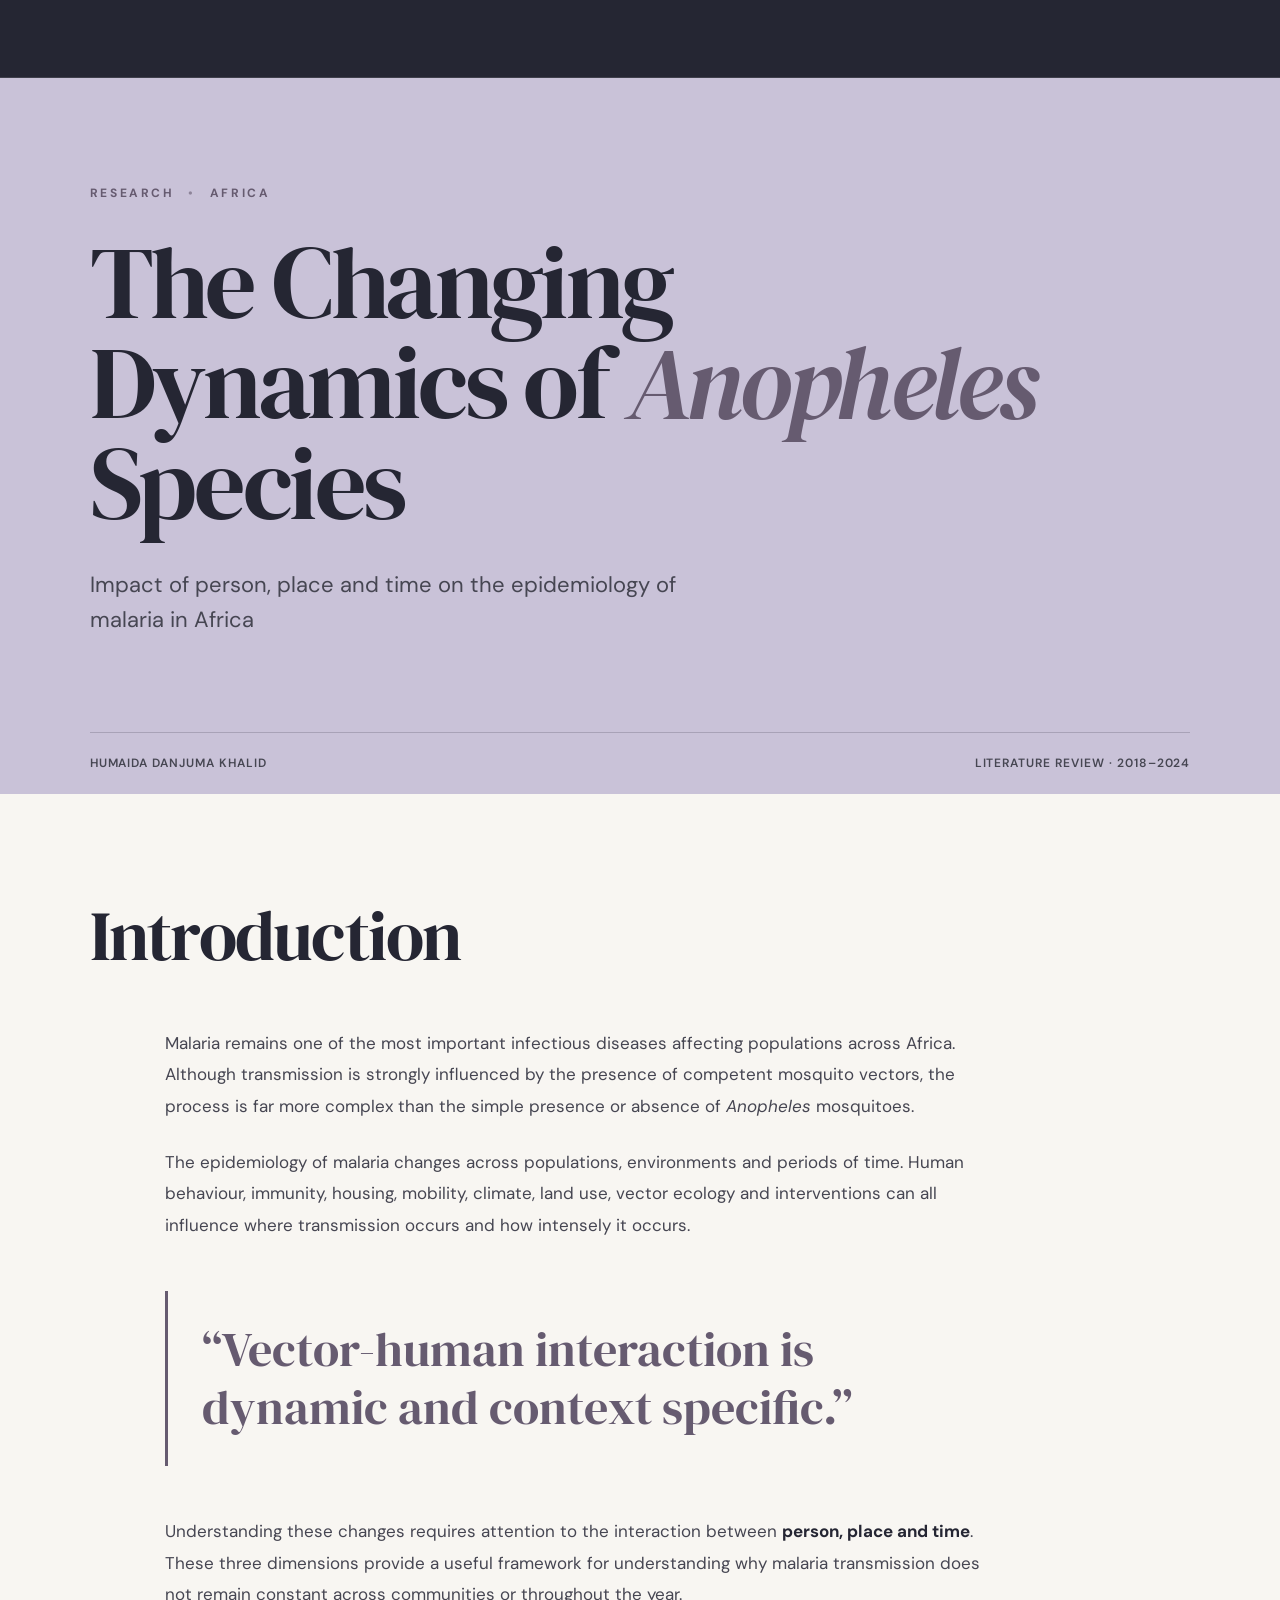
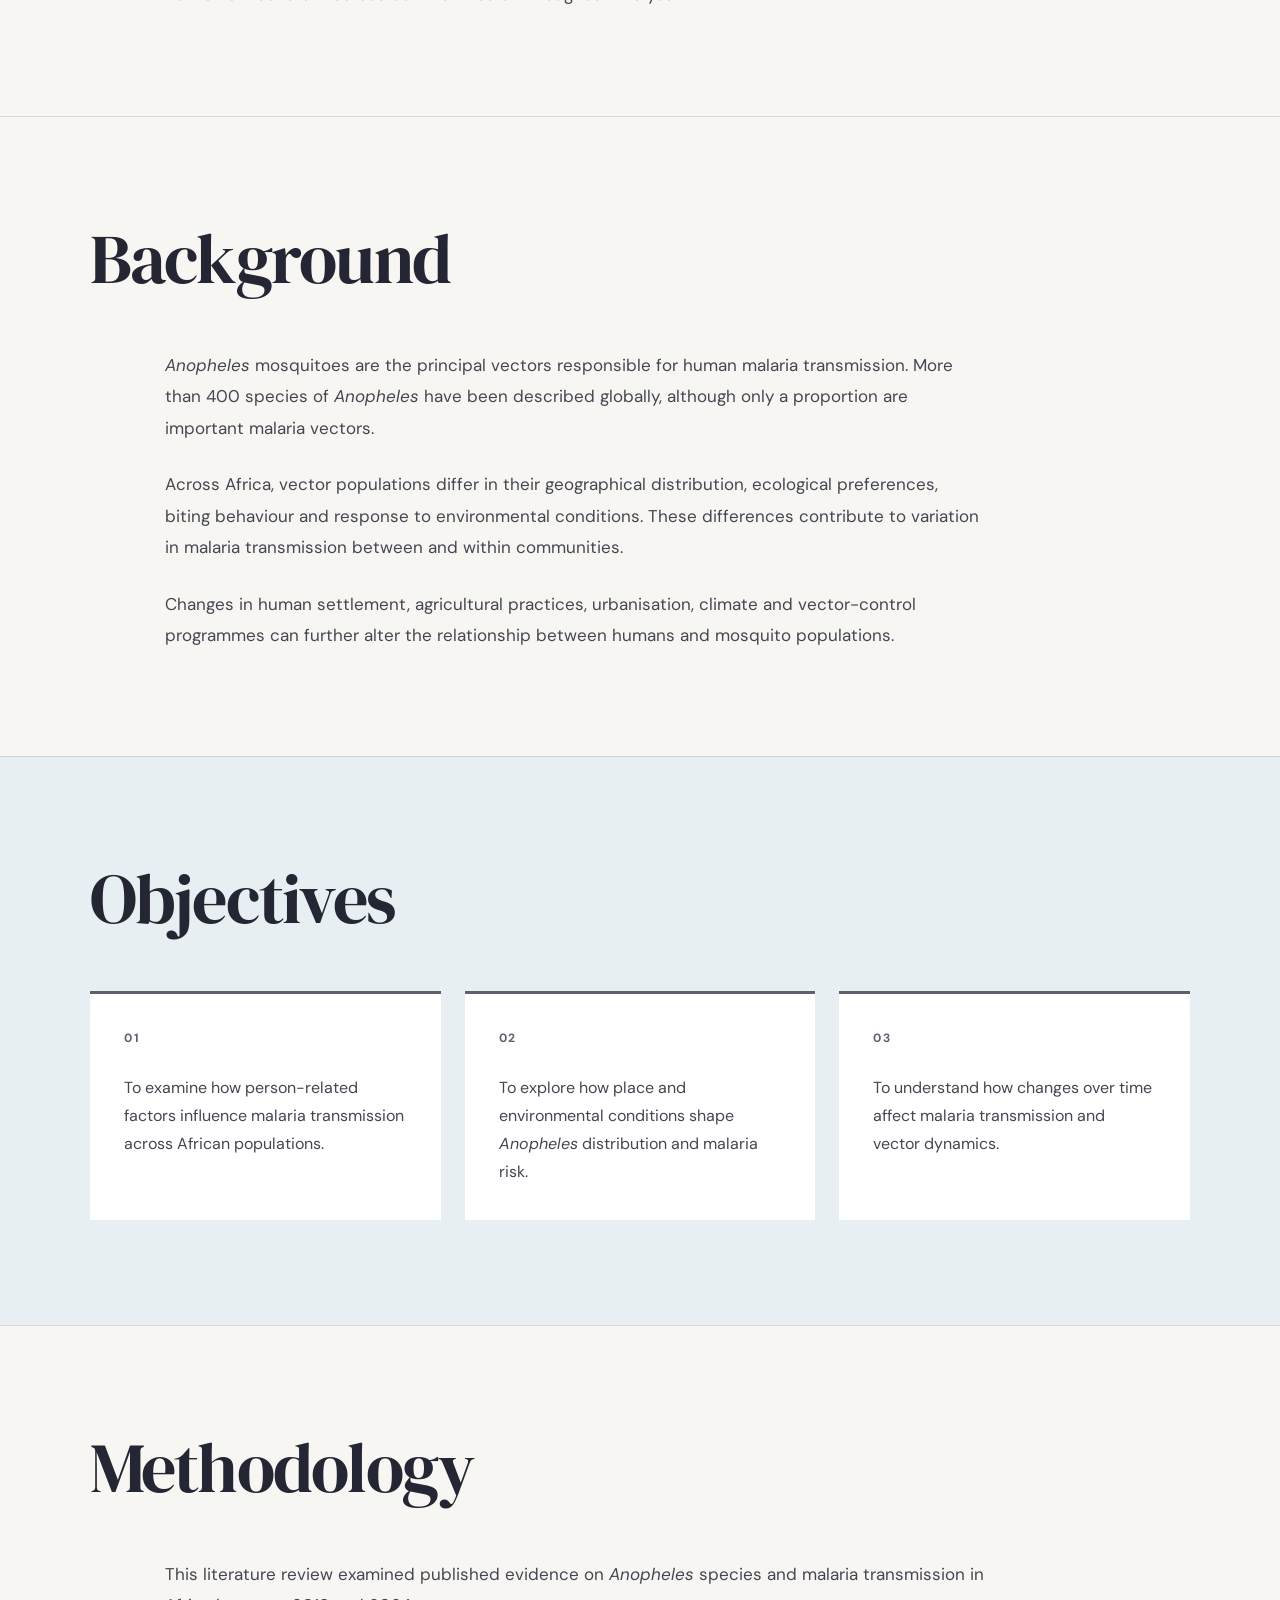
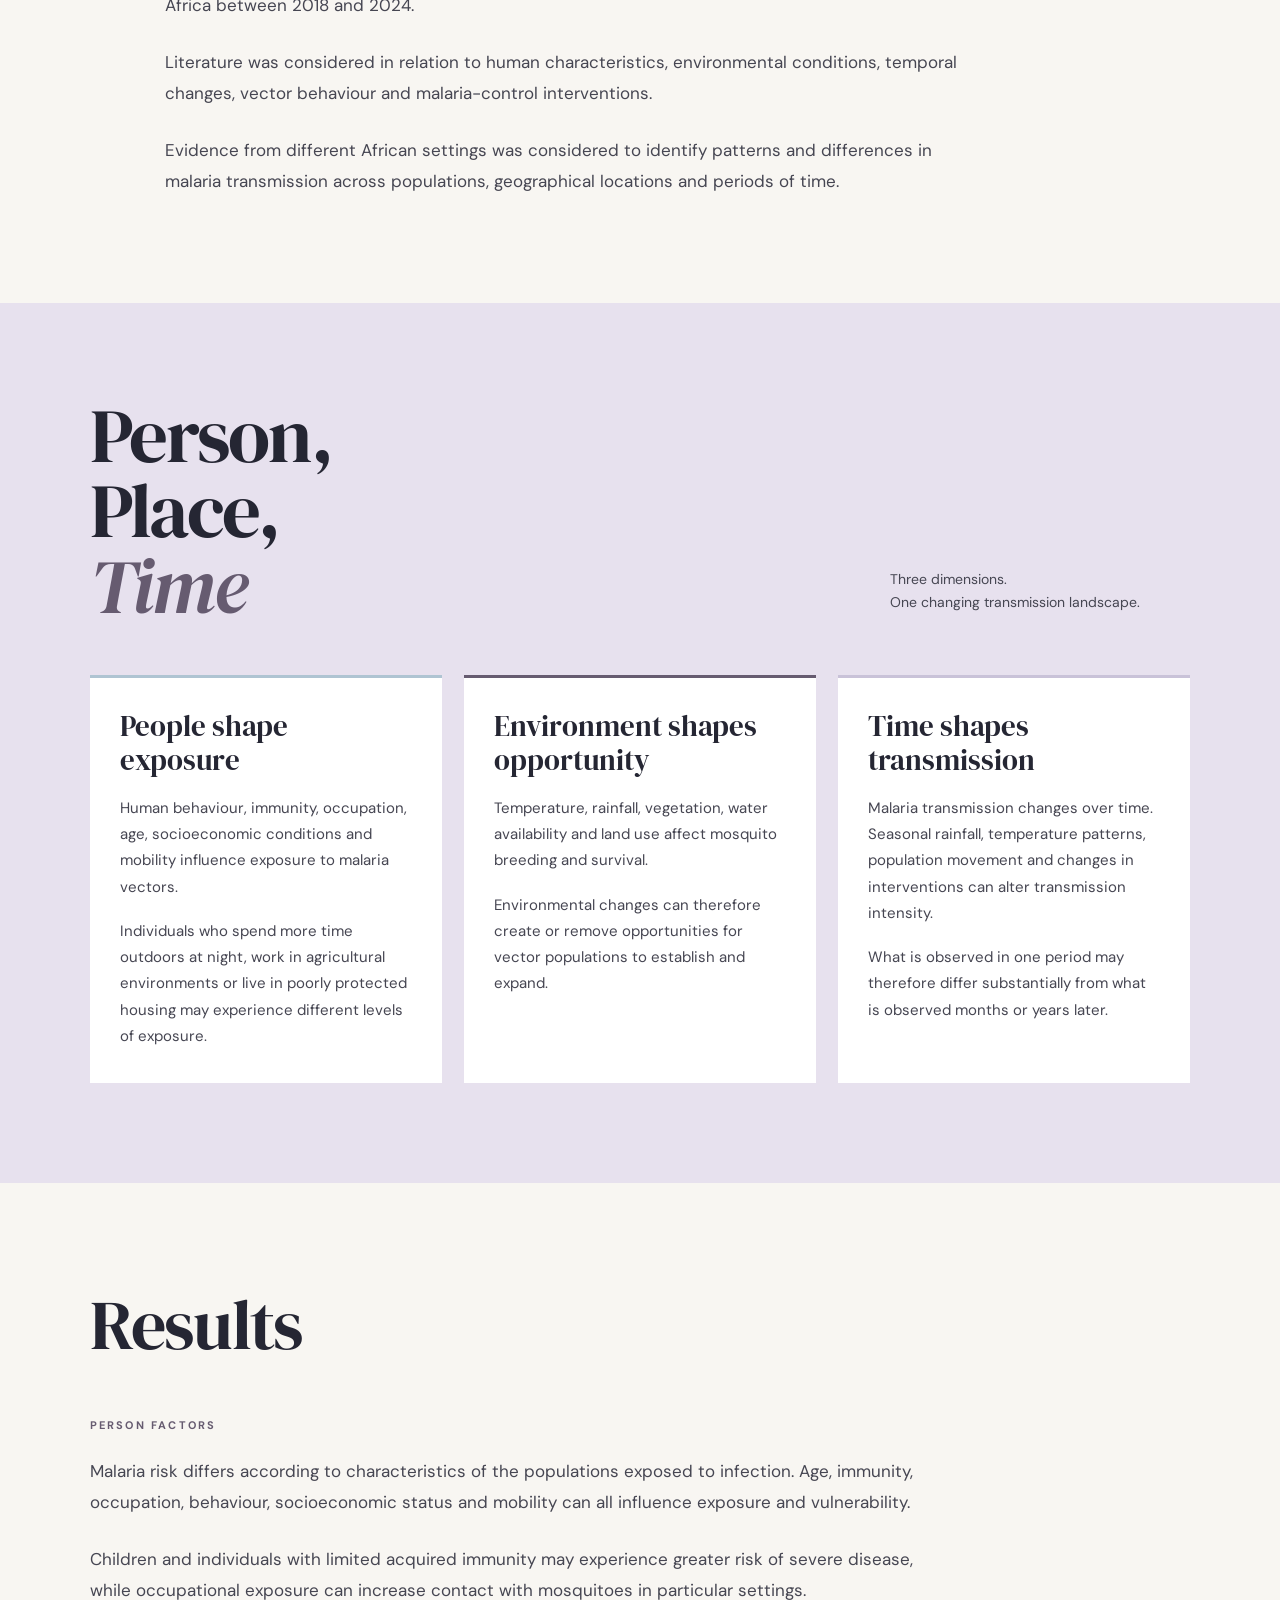
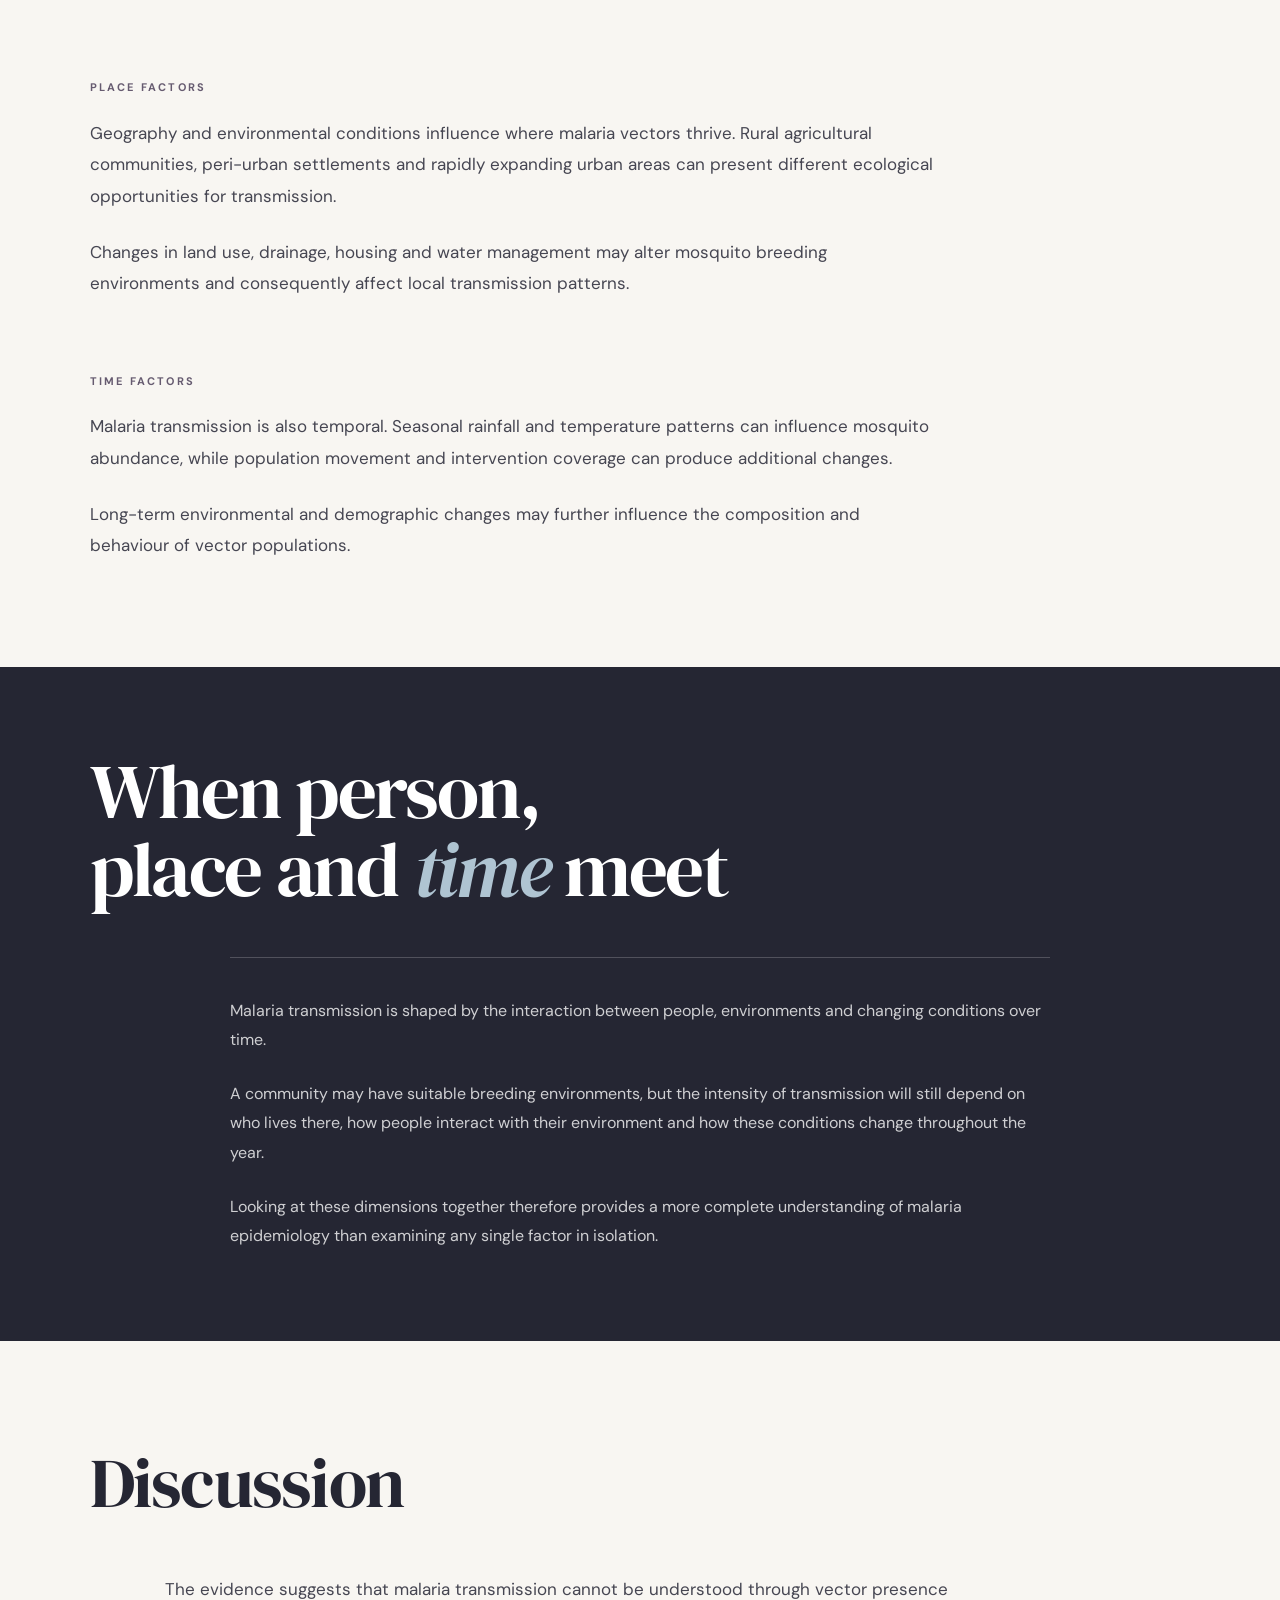
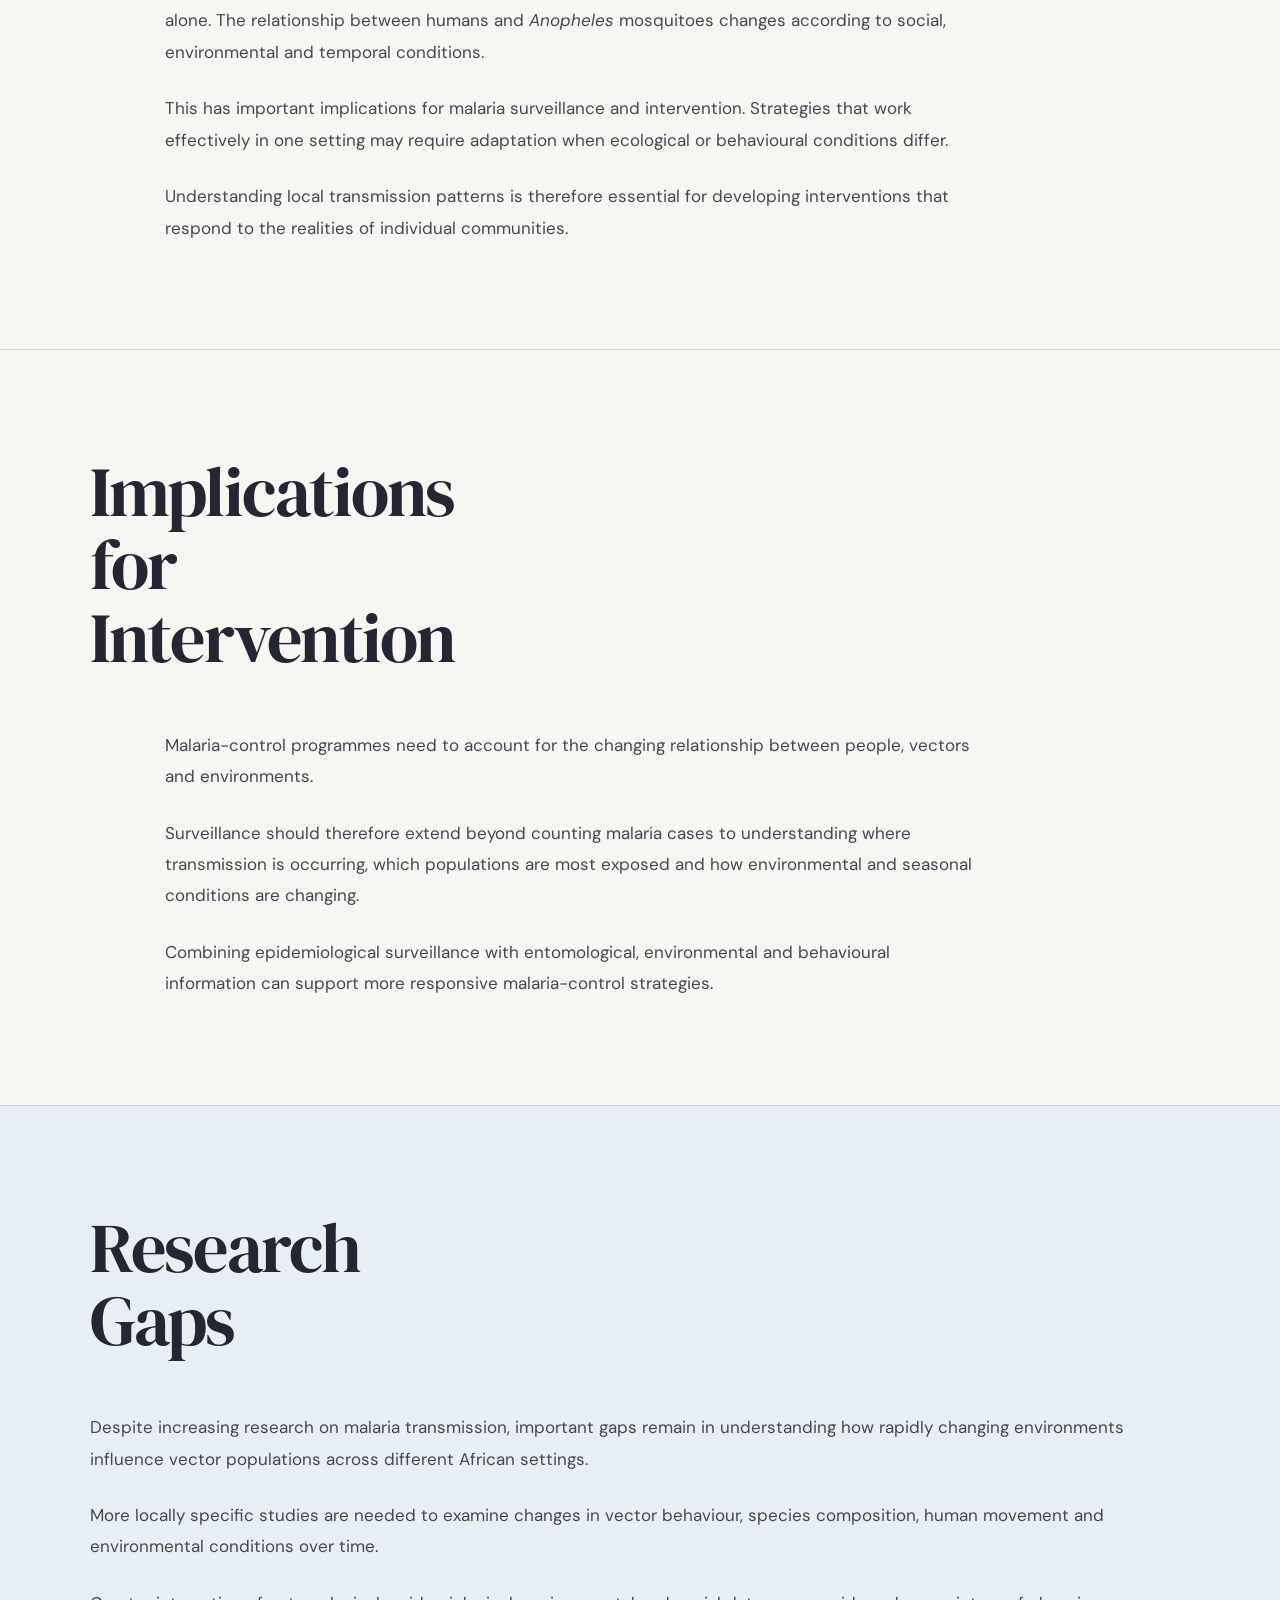
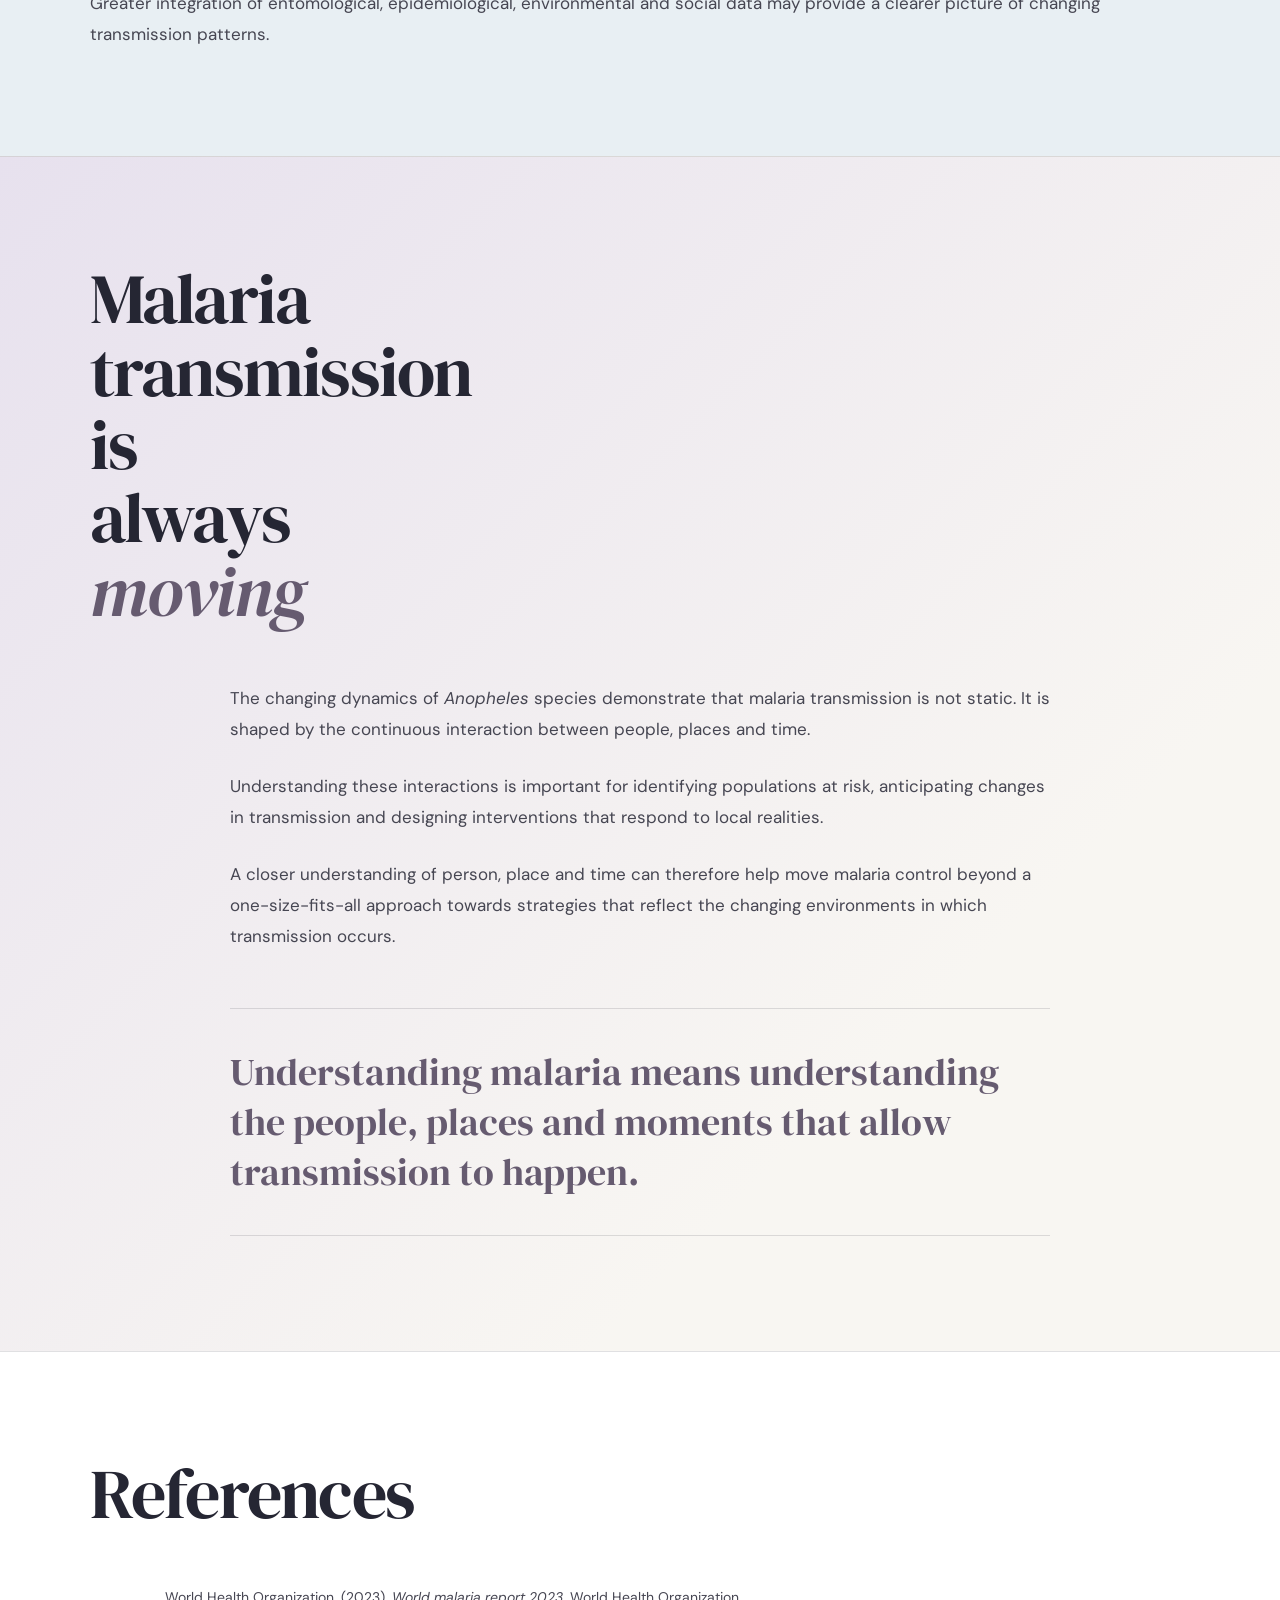
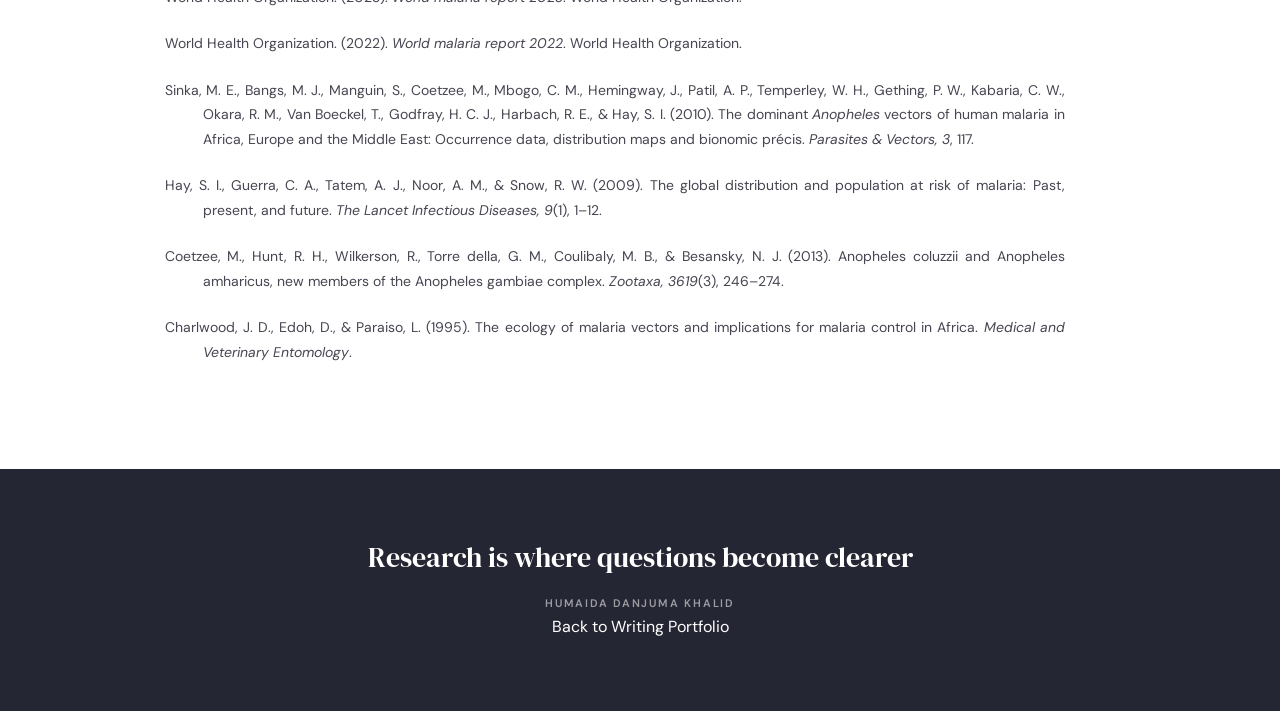
==== commit df4cb9ac: "Update anopheles-malaria.html" ====
--- a/anopheles-malaria.html
+++ b/anopheles-malaria.html
@@ -60,8 +60,6 @@
     <section class="article-section">
 
       <div class="section-heading">
-        <span>01</span>
-
         <h2>Introduction</h2>
       </div>
 
@@ -104,8 +102,6 @@
     <section class="article-section">
 
       <div class="section-heading">
-        <span>02</span>
-
         <h2>Background</h2>
       </div>
 
@@ -140,8 +136,6 @@
     <section class="article-section objectives-section">
 
       <div class="section-heading">
-        <span>03</span>
-
         <h2>Objectives</h2>
       </div>
 
@@ -191,8 +185,6 @@
     <section class="article-section">
 
       <div class="section-heading">
-        <span>04</span>
-
         <h2>Methodology</h2>
       </div>
 
@@ -305,8 +297,6 @@
     <section class="article-section results-section">
 
       <div class="section-heading">
-        <span>06</span>
-
         <h2>Results</h2>
       </div>
 
@@ -433,8 +423,6 @@
     <section class="article-section">
 
       <div class="section-heading">
-        <span>08</span>
-
         <h2>Discussion</h2>
       </div>
 
@@ -468,8 +456,6 @@
     <section class="article-section">
 
       <div class="section-heading">
-        <span>09</span>
-
         <h2>Implications for Intervention</h2>
       </div>
 
@@ -502,8 +488,6 @@
     <section class="article-section research-gaps-section">
 
       <div class="section-heading">
-        <span>10</span>
-
         <h2>Research Gaps</h2>
       </div>
 
@@ -536,8 +520,6 @@
     <section class="article-section conclusion-section">
 
       <div class="section-heading">
-
-        <span>11</span>
 
         <h2>
           Malaria transmission<br>
@@ -582,8 +564,6 @@
     <section class="article-section references-section">
 
       <div class="section-heading">
-
-        <span>12</span>
 
         <h2>References</h2>
 
@@ -653,6 +633,10 @@
       Humaida Danjuma Khalid
     </span>
 
+    <a href="index.html" class="back-to-writing">
+      Back to Writing Portfolio
+    </a>
+
   </footer>
 
 
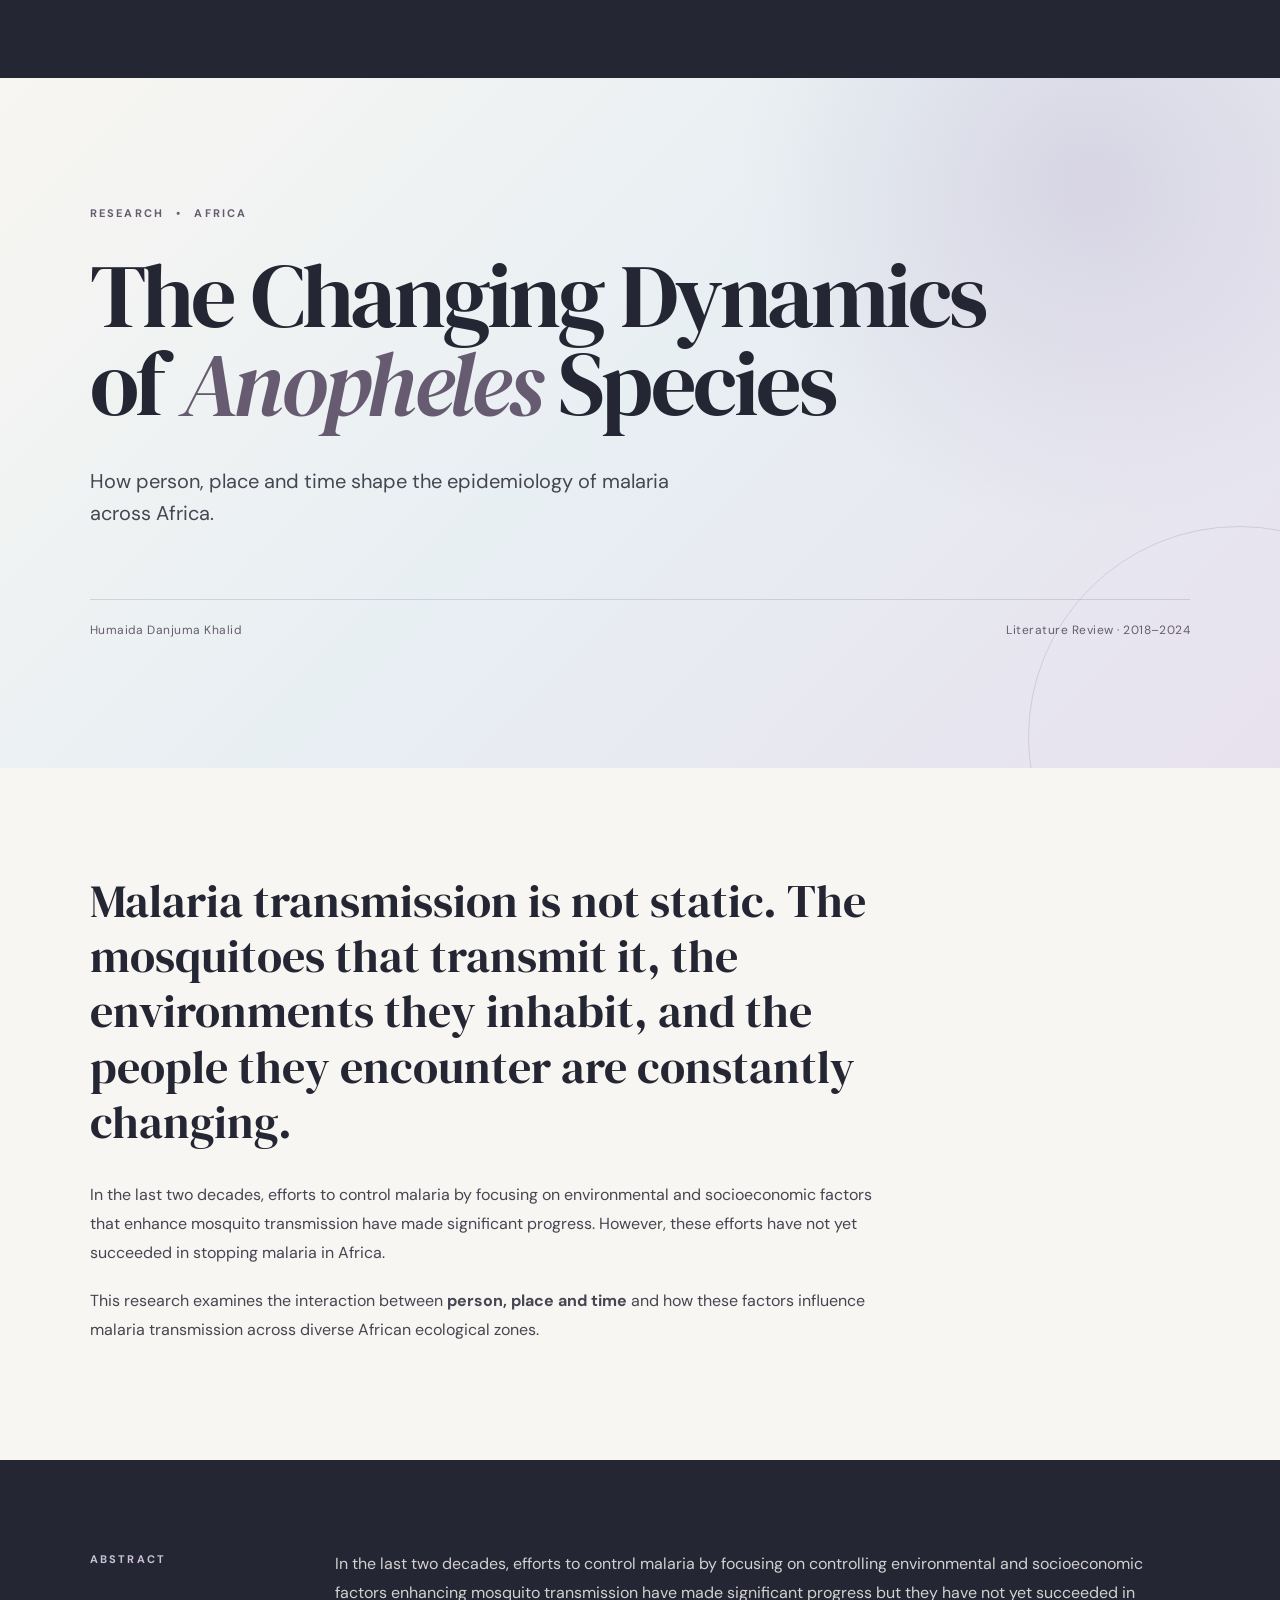
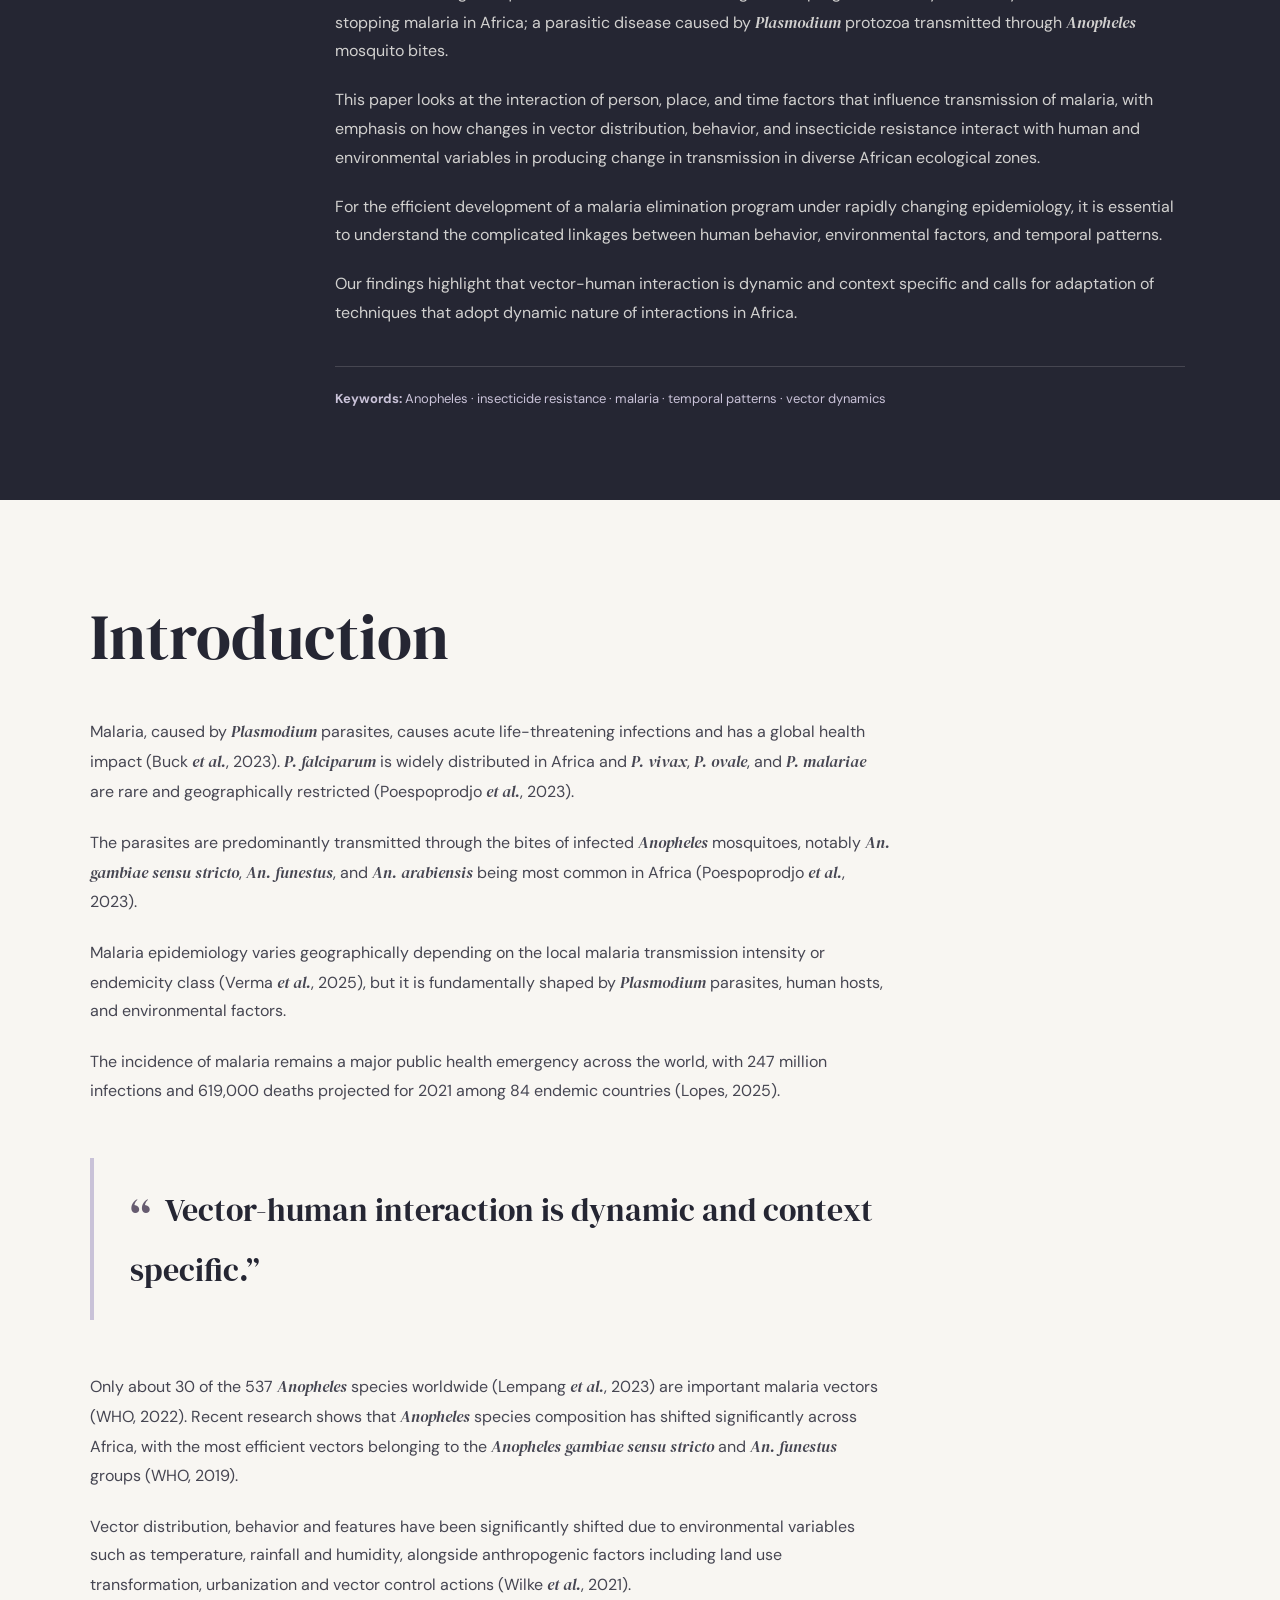
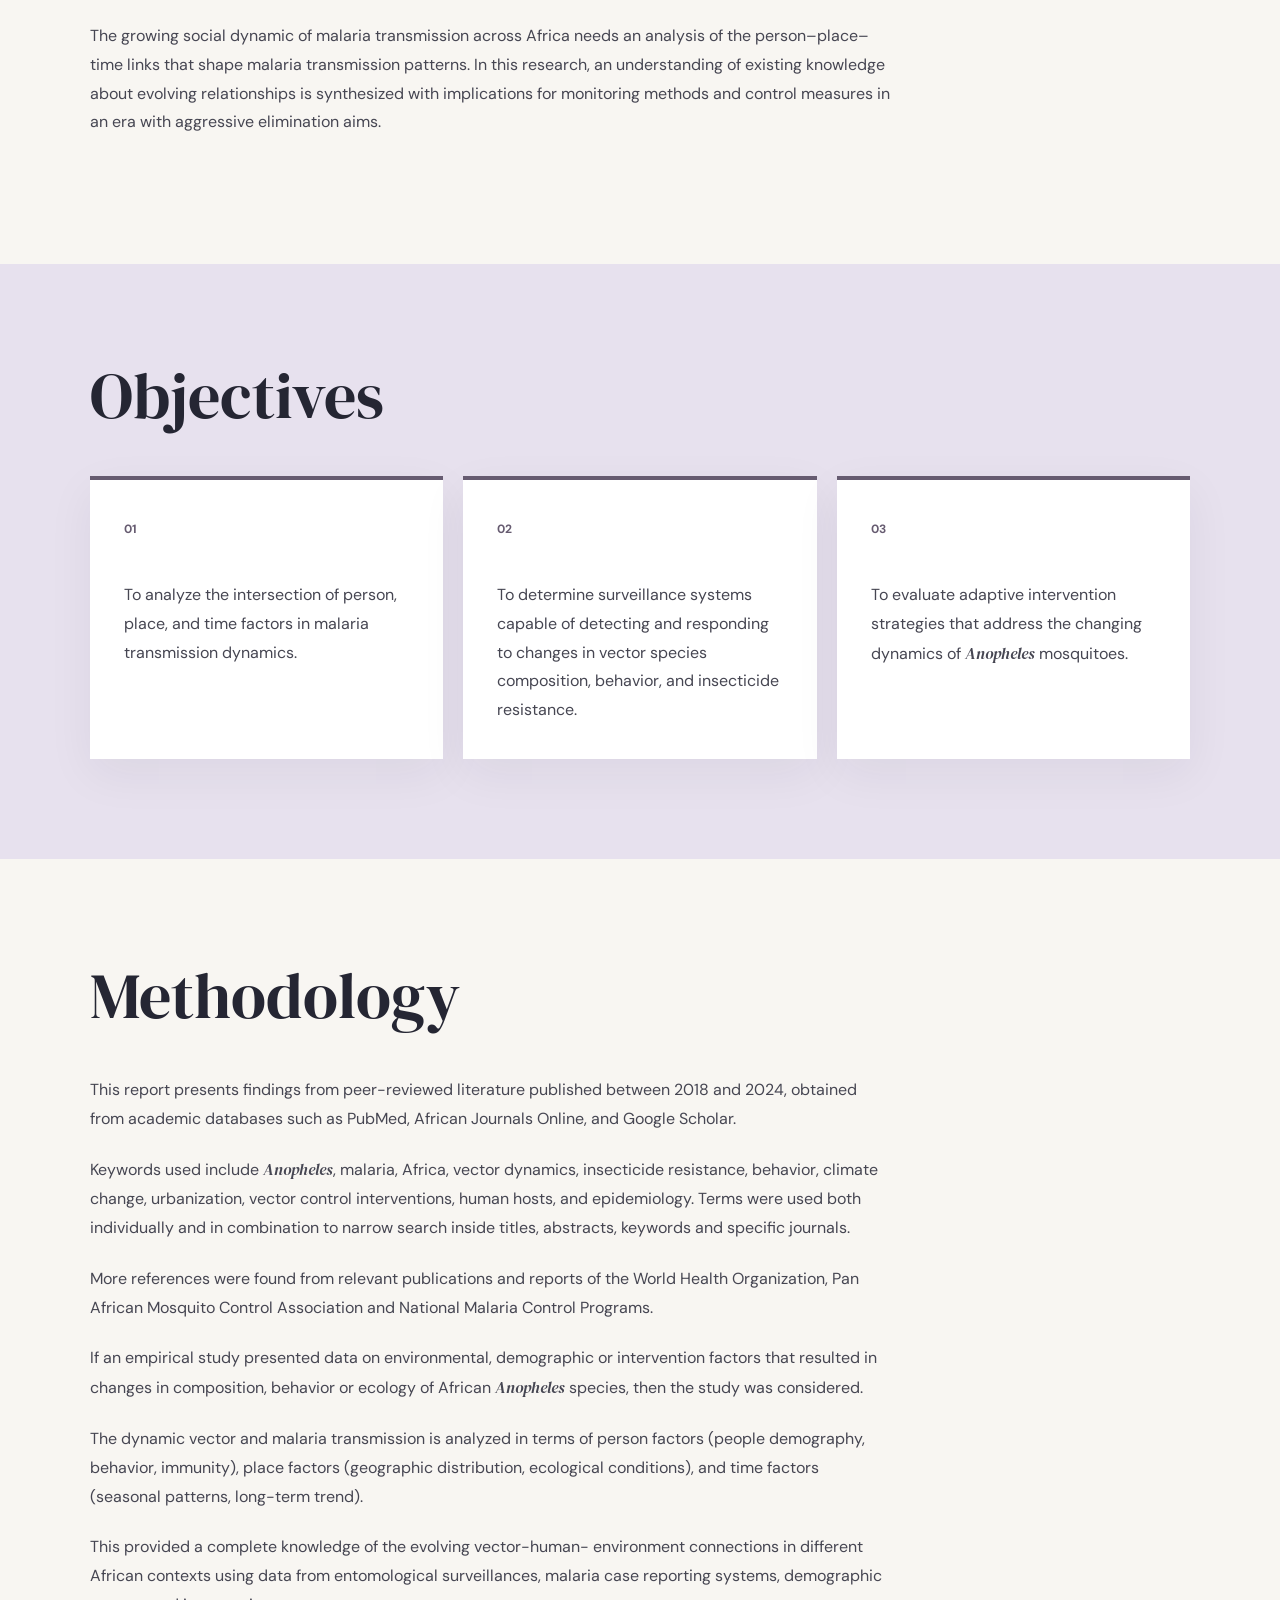
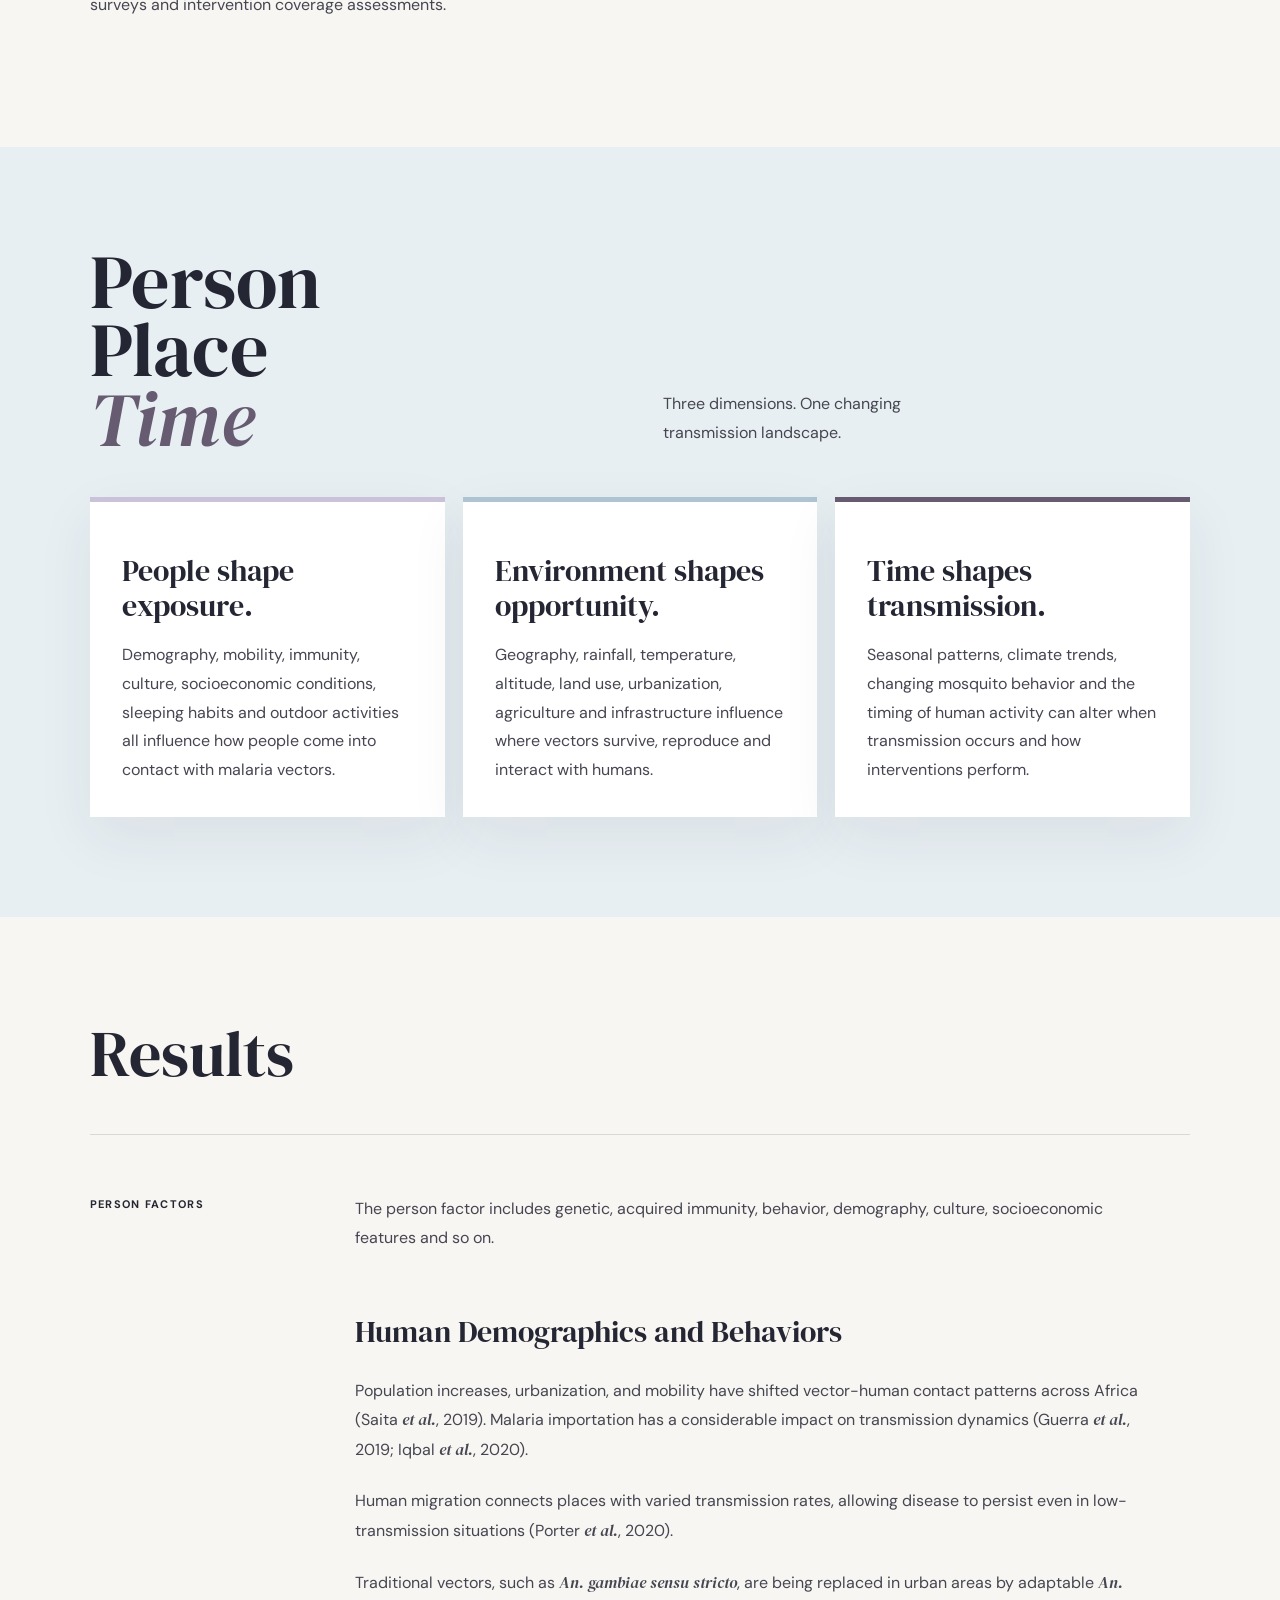
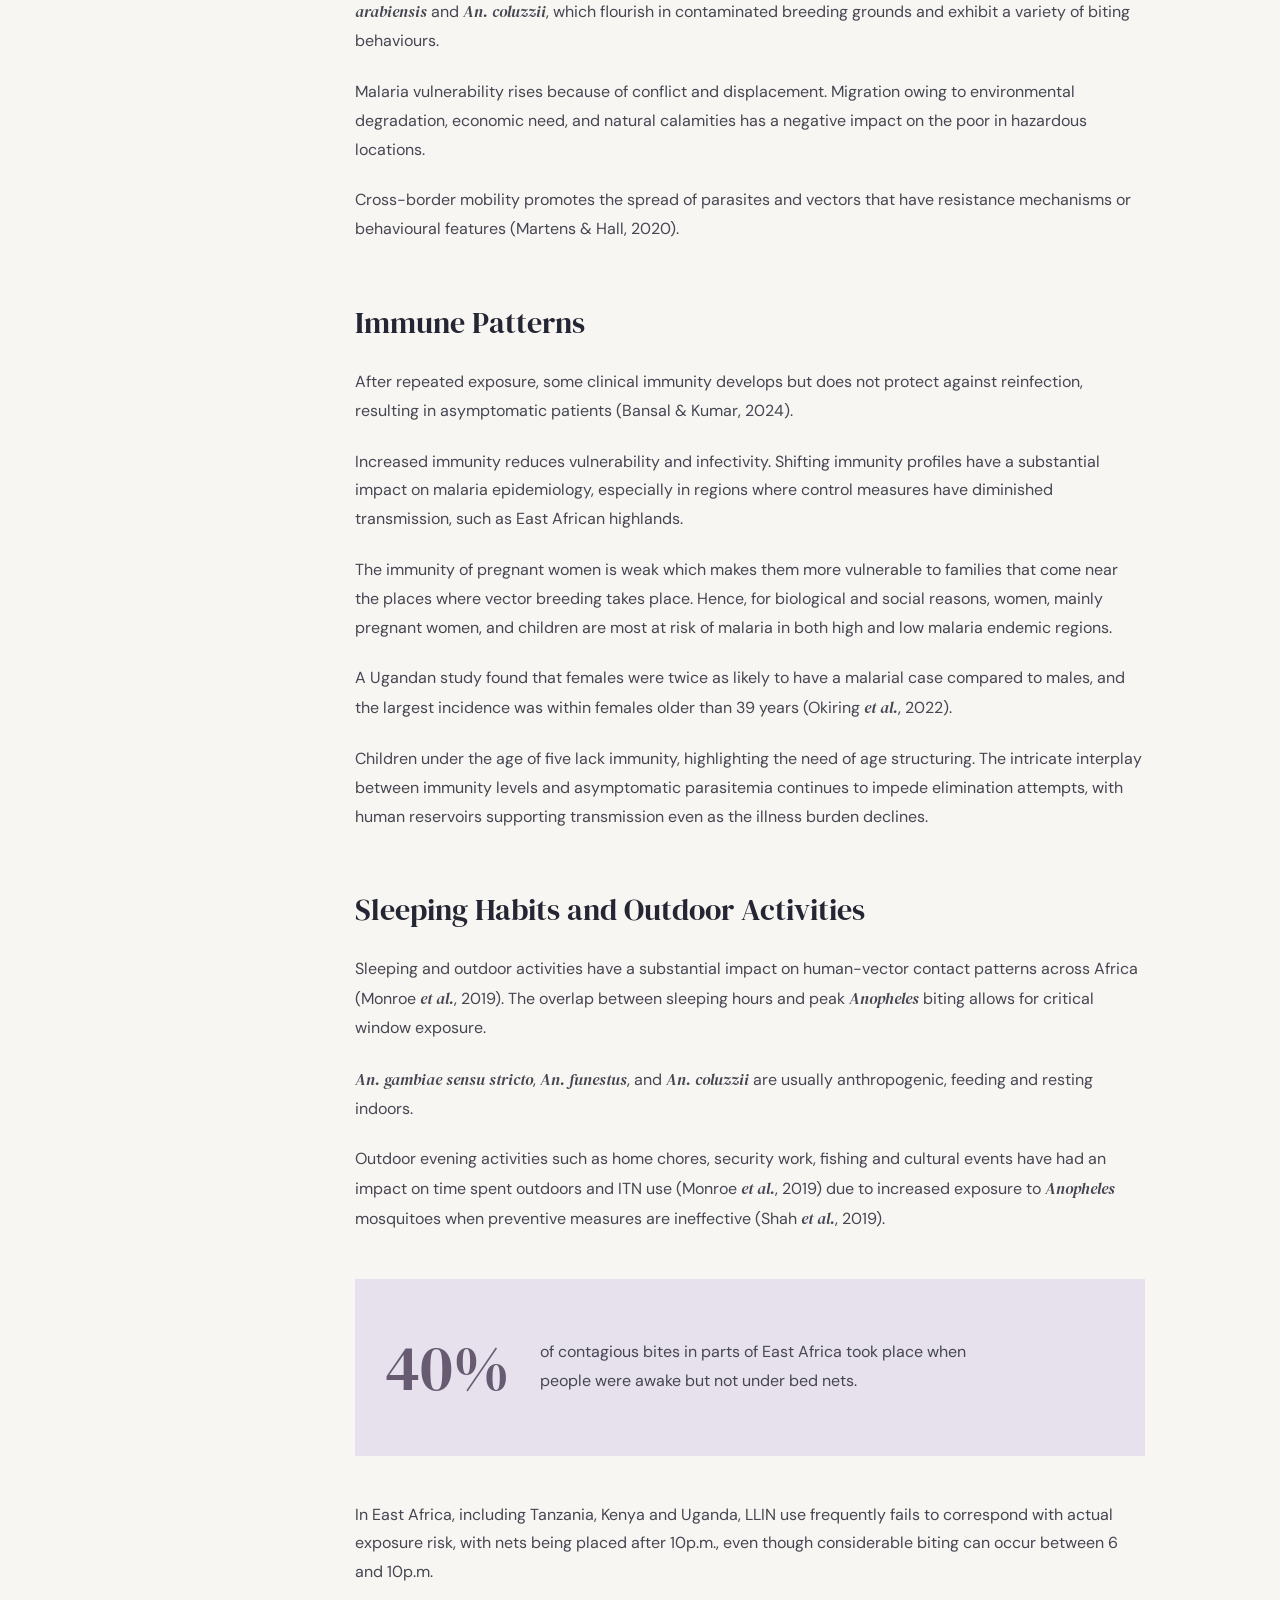
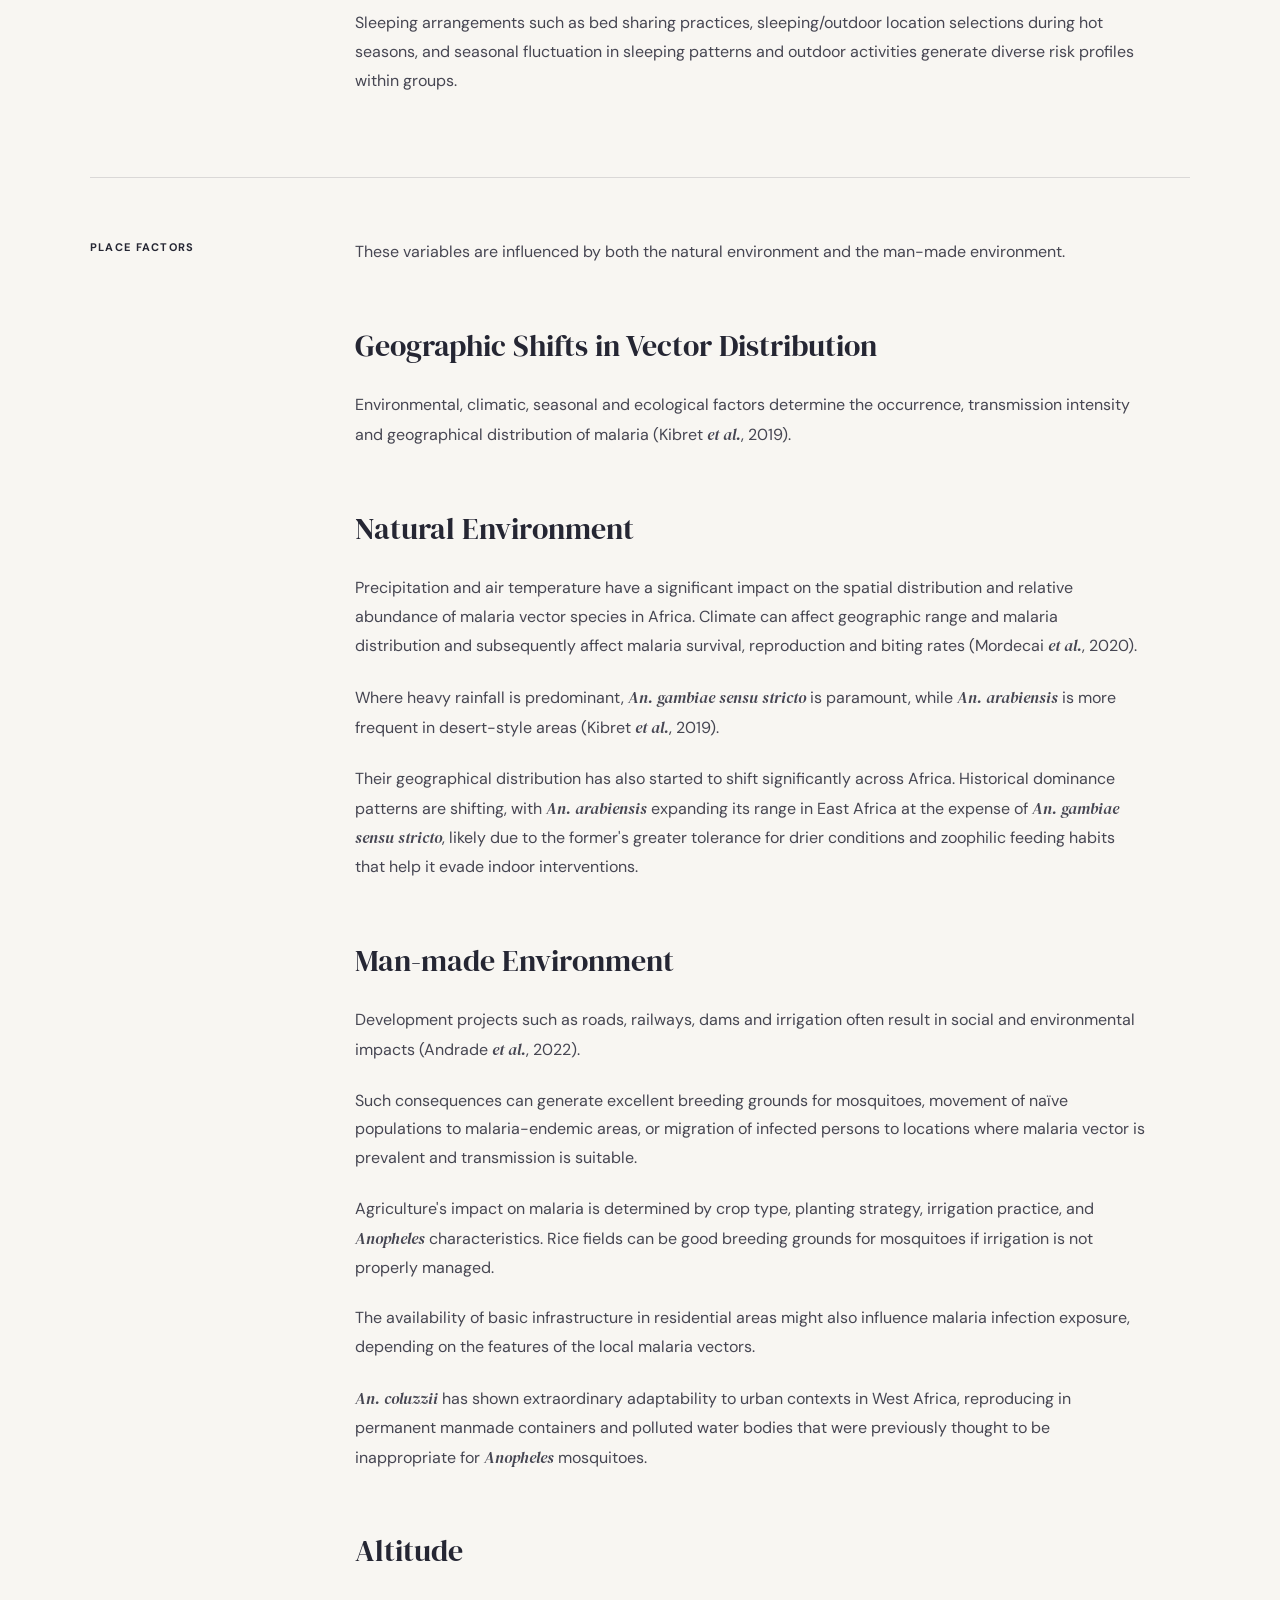
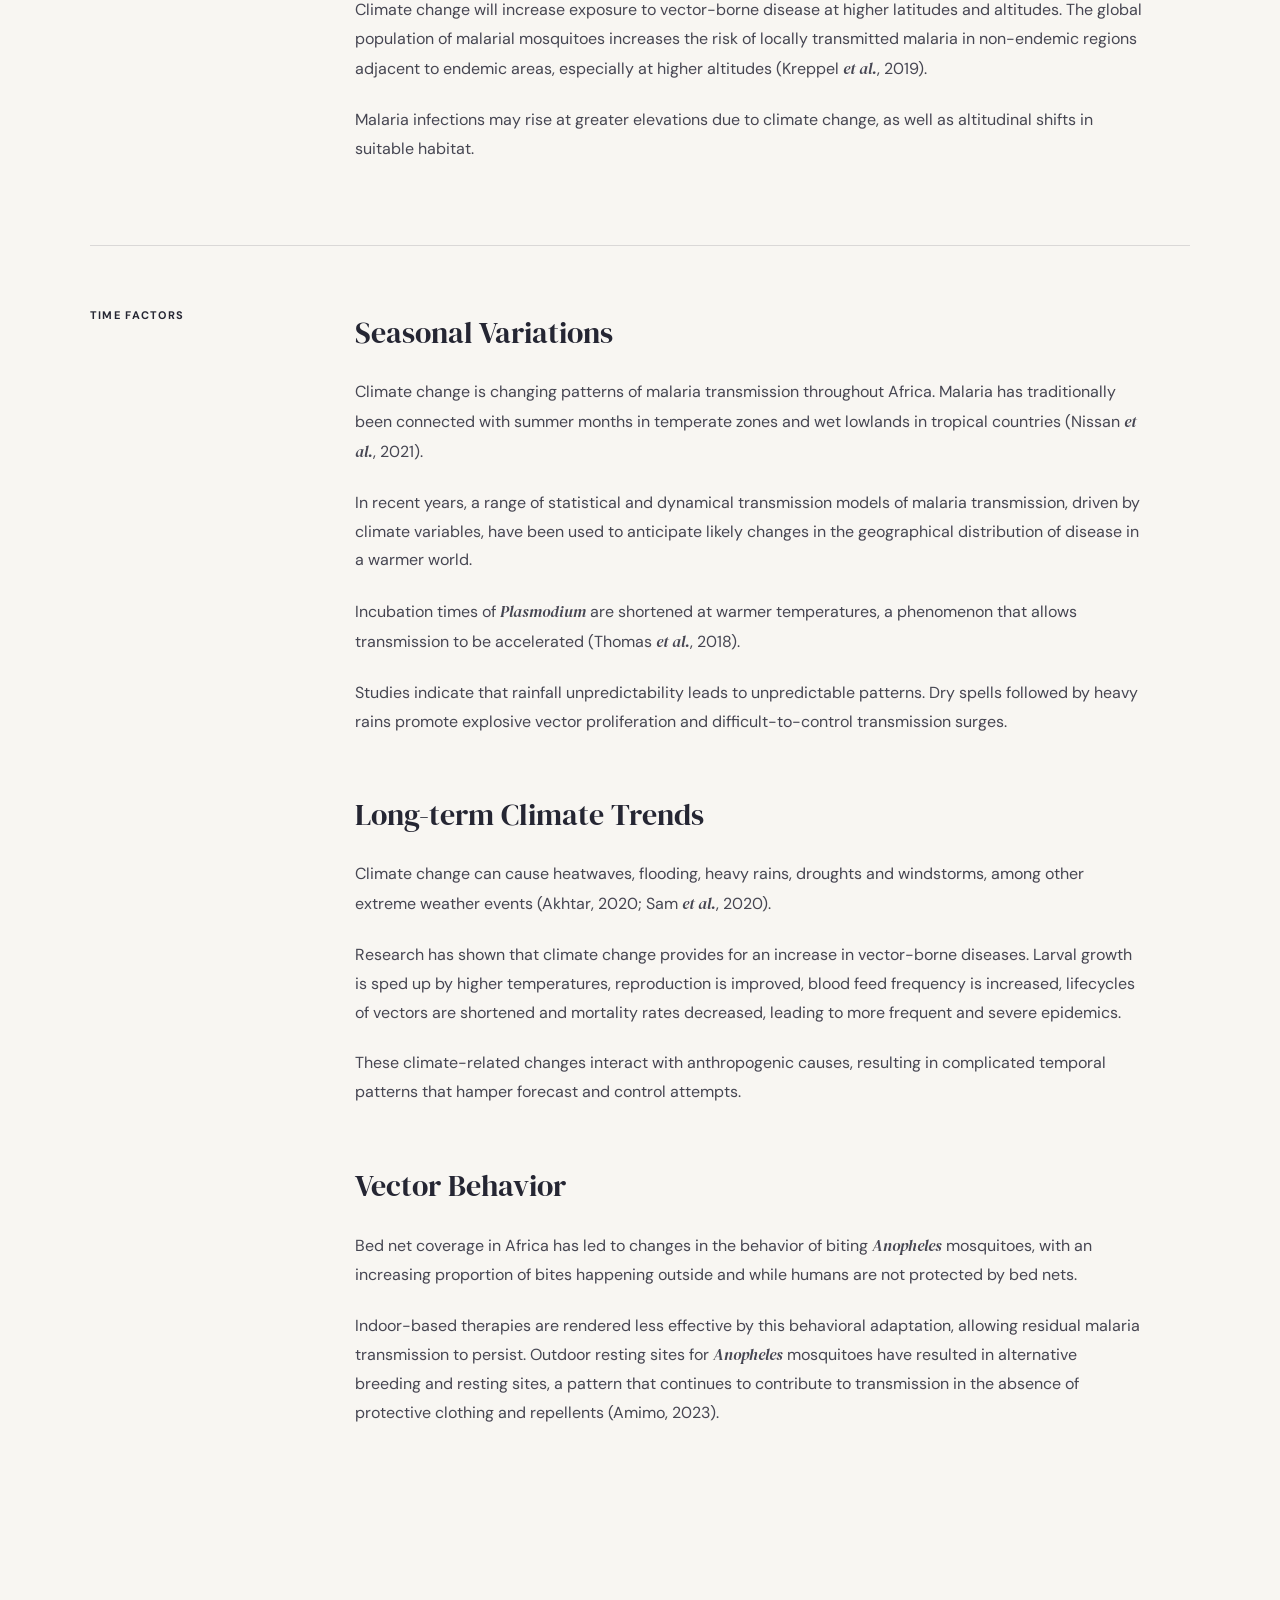
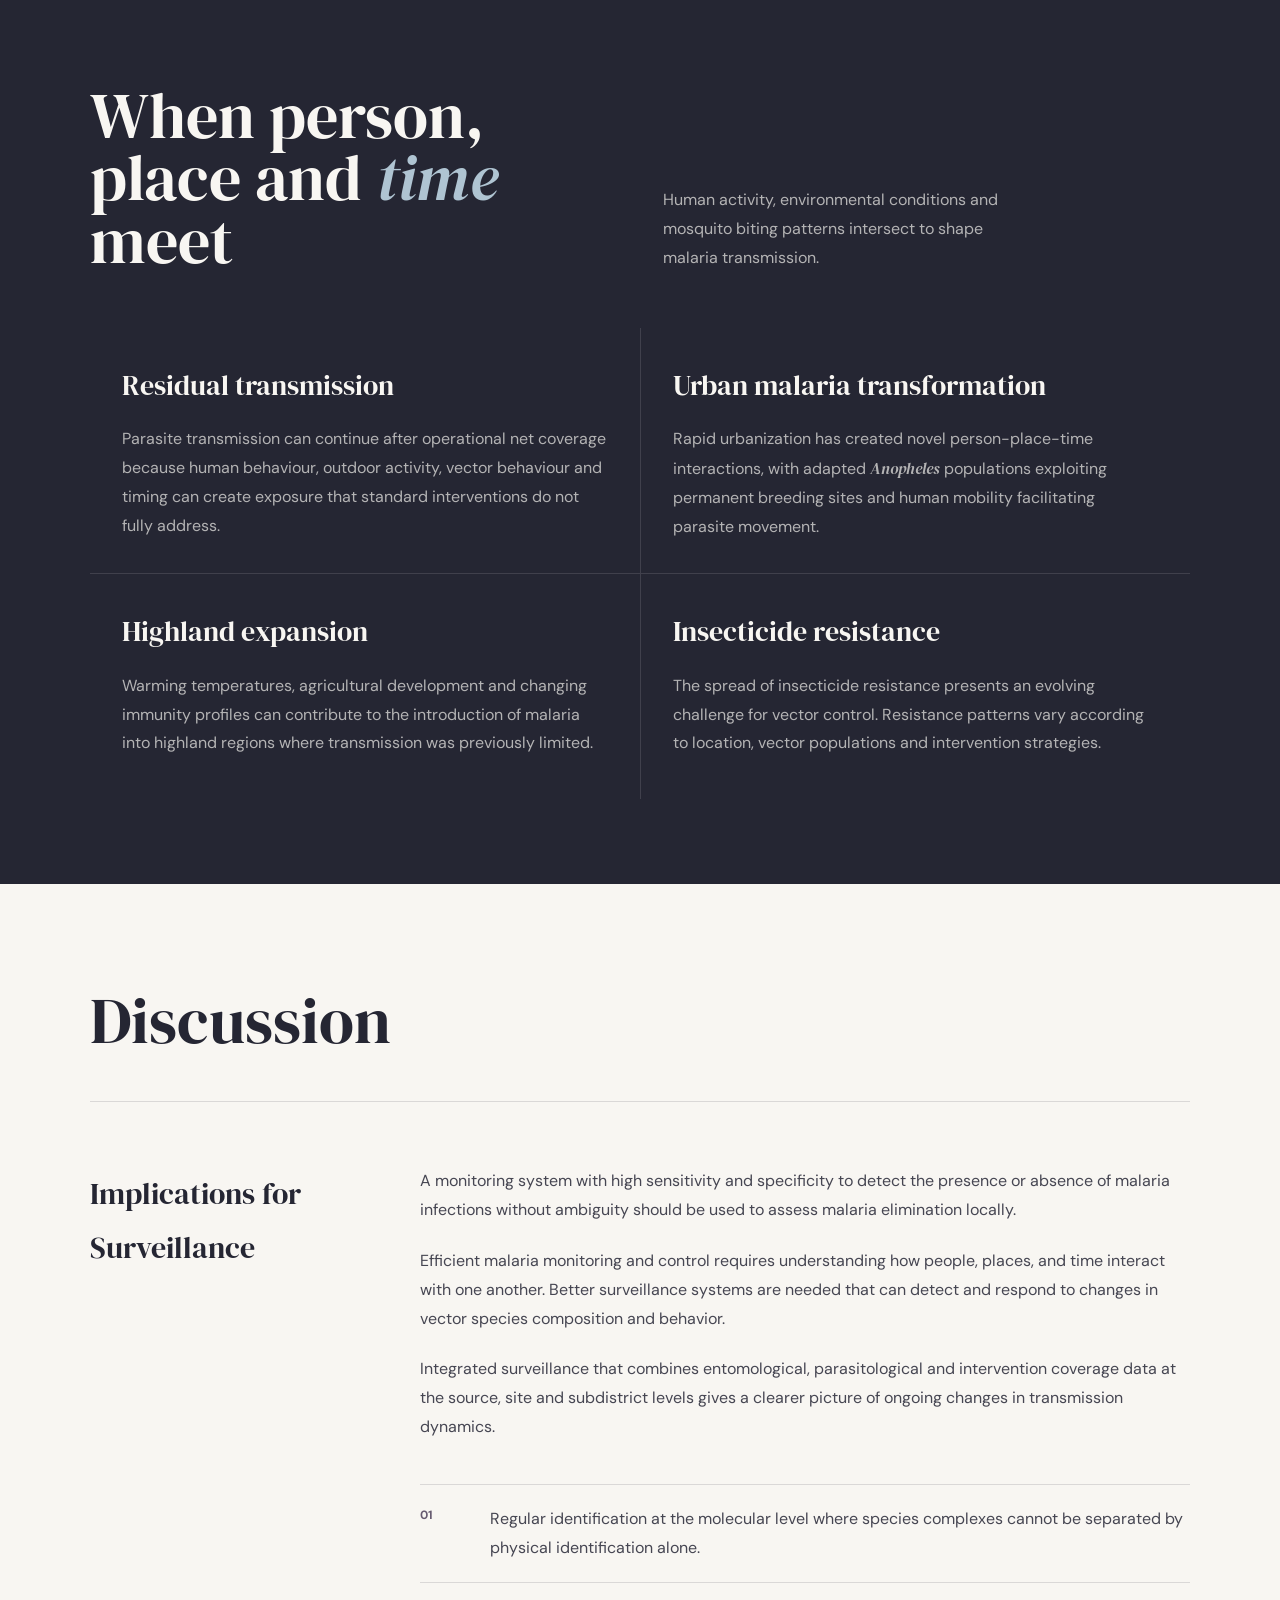
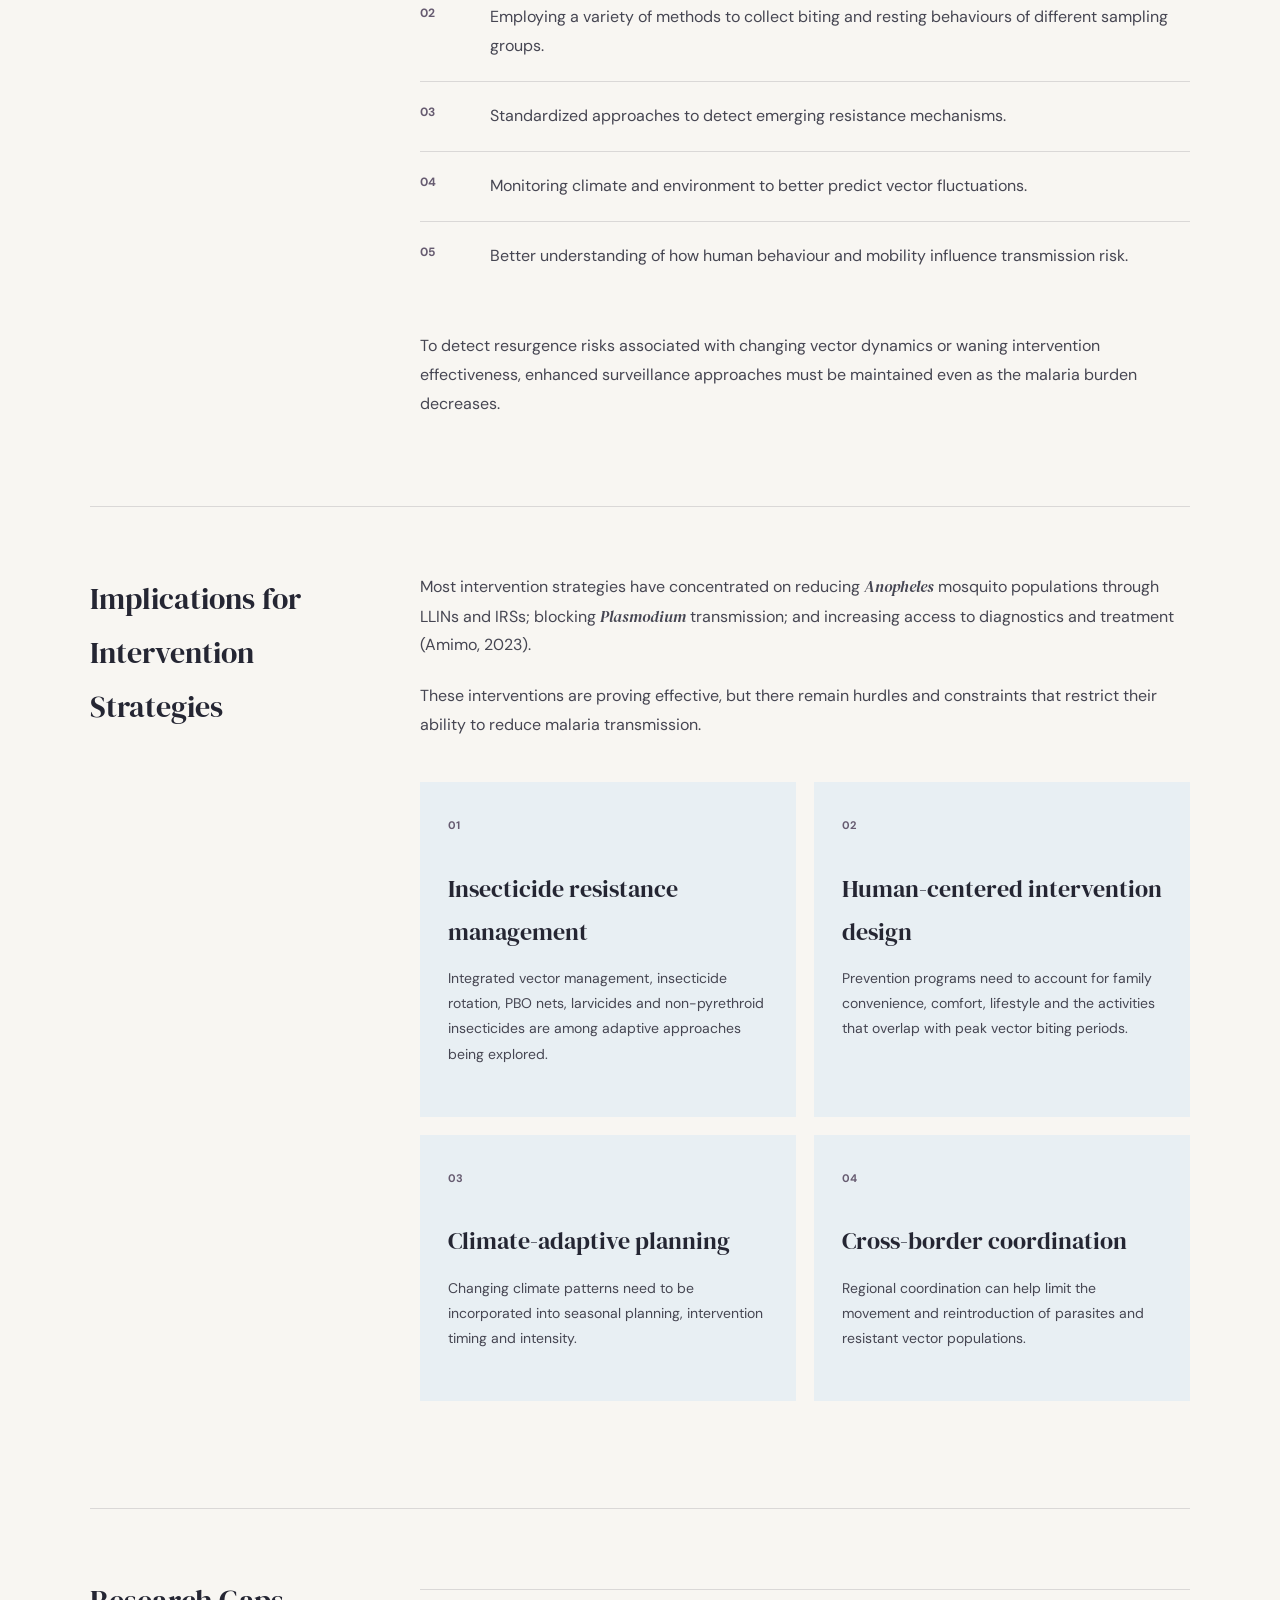
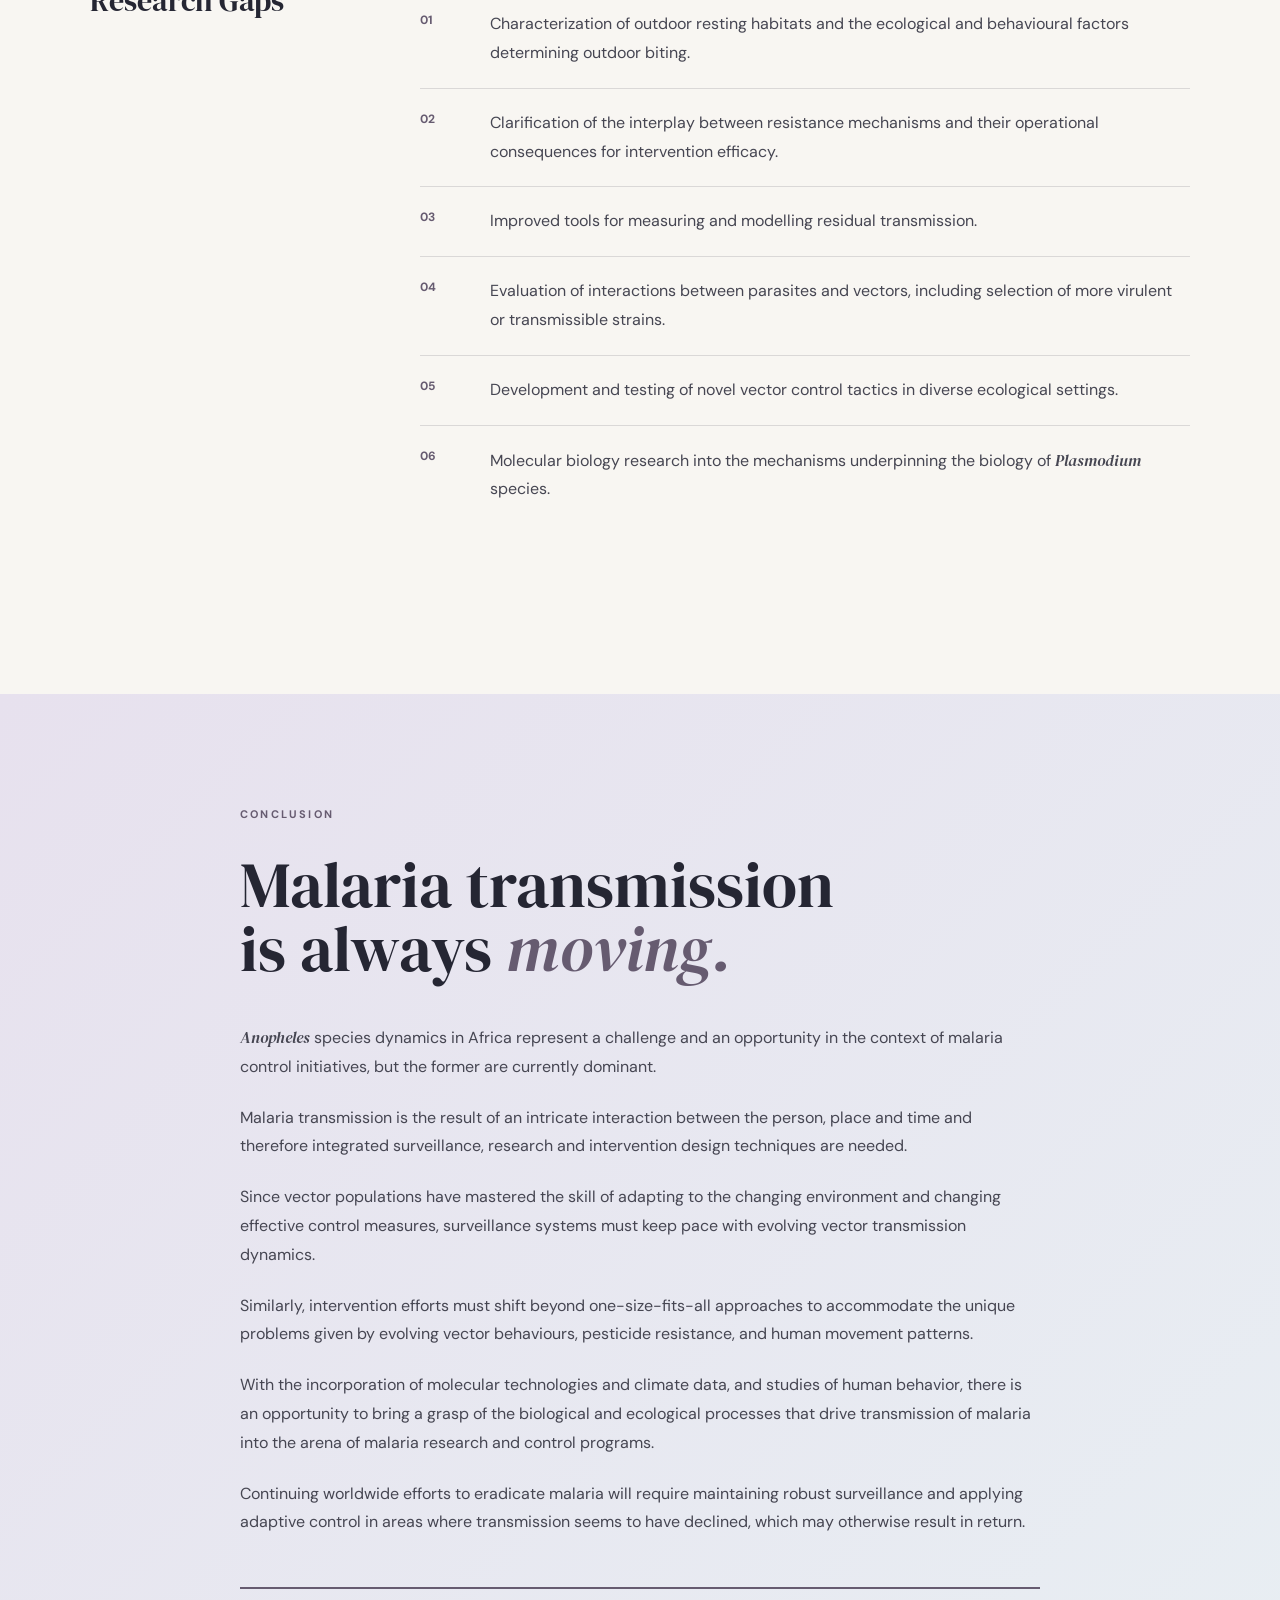
==== commit 11ca0478: "Update print statement from 'Hello' to 'Goodbye'" ====
--- a/anopheles-malaria.html
+++ b/anopheles-malaria.html
@@ -8,41 +8,40 @@
 
   <link rel="preconnect" href="https://fonts.googleapis.com">
   <link rel="preconnect" href="https://fonts.gstatic.com" crossorigin>
-
-  <link
-    href="https://fonts.googleapis.com/css2?family=DM+Sans:wght@400;500;600;700&family=DM+Serif+Display:ital@0;1&display=swap"
-    rel="stylesheet"
-  >
+  <link href="https://fonts.googleapis.com/css2?family=DM+Sans:wght@400;500;600;700&family=DM+Serif+Display:ital@0;1&display=swap" rel="stylesheet">
 
   <link rel="stylesheet" href="anopheles-malaria.css">
 </head>
 
 <body>
 
-  <!-- TOP NAV -->
+  <!-- EMPTY TOP NAVIGATION -->
   <nav class="top-nav"></nav>
 
 
   <!-- HERO -->
-  <header class="article-hero">
+  <header class="hero">
 
     <div class="hero-inner">
 
       <div class="hero-meta">
-        RESEARCH <span>•</span> AFRICA
+        <span>RESEARCH</span>
+        <span>•</span>
+        <span>AFRICA</span>
       </div>
 
       <h1>
-        The Changing Dynamics of
-        <em>Anopheles</em> Species
+        The Changing Dynamics<br>
+        of <em>Anopheles</em> Species
       </h1>
 
-      <p class="hero-deck">
-        Impact of person, place and time on the epidemiology
-        of malaria in Africa
+      <p class="hero-subtitle">
+        How person, place and time shape the epidemiology of malaria across Africa.
       </p>
 
-      <div class="hero-footer">
+      <div class="hero-line"></div>
+
+      <div class="hero-bottom">
         <span>Humaida Danjuma Khalid</span>
         <span>Literature Review · 2018–2024</span>
       </div>
@@ -52,45 +51,159 @@
   </header>
 
 
-  <!-- ARTICLE -->
-  <main class="article">
+  <main>
+
+    <!-- INTRODUCTION -->
+    <section class="intro-section">
+
+      <div class="section-number">01</div>
+
+      <div class="intro-content">
+
+        <p class="lead">
+          Malaria transmission is not static. The mosquitoes that transmit it,
+          the environments they inhabit, and the people they encounter are
+          constantly changing.
+        </p>
+
+        <p>
+          In the last two decades, efforts to control malaria by focusing on
+          environmental and socioeconomic factors that enhance mosquito
+          transmission have made significant progress. However, these efforts
+          have not yet succeeded in stopping malaria in Africa.
+        </p>
+
+        <p>
+          This research examines the interaction between <strong>person,
+          place and time</strong> and how these factors influence malaria
+          transmission across diverse African ecological zones.
+        </p>
+
+      </div>
+
+    </section>
+
+
+    <!-- ABSTRACT -->
+    <section class="abstract-section">
+
+      <div class="abstract-label">
+        ABSTRACT
+      </div>
+
+      <div class="abstract-text">
+
+        <p>
+          In the last two decades, efforts to control malaria by focusing on
+          controlling environmental and socioeconomic factors enhancing
+          mosquito transmission have made significant progress but they have
+          not yet succeeded in stopping malaria in Africa; a parasitic disease
+          caused by <em>Plasmodium</em> protozoa transmitted through
+          <em>Anopheles</em> mosquito bites.
+        </p>
+
+        <p>
+          This paper looks at the interaction of person, place, and time
+          factors that influence transmission of malaria, with emphasis on
+          how changes in vector distribution, behavior, and insecticide
+          resistance interact with human and environmental variables in
+          producing change in transmission in diverse African ecological
+          zones.
+        </p>
+
+        <p>
+          For the efficient development of a malaria elimination program under
+          rapidly changing epidemiology, it is essential to understand the
+          complicated linkages between human behavior, environmental factors,
+          and temporal patterns.
+        </p>
+
+        <p>
+          Our findings highlight that vector-human interaction is dynamic and
+          context specific and calls for adaptation of techniques that adopt
+          dynamic nature of interactions in Africa.
+        </p>
+
+        <div class="keywords">
+          <strong>Keywords:</strong>
+          Anopheles · insecticide resistance · malaria · temporal patterns ·
+          vector dynamics
+        </div>
+
+      </div>
+
+    </section>
 
 
     <!-- INTRODUCTION -->
     <section class="article-section">
 
       <div class="section-heading">
+        <span>02</span>
         <h2>Introduction</h2>
       </div>
 
       <div class="article-body">
 
         <p>
-          Malaria remains one of the most important infectious diseases
-          affecting populations across Africa. Although transmission is
-          strongly influenced by the presence of competent mosquito vectors,
-          the process is far more complex than the simple presence or absence
-          of <em>Anopheles</em> mosquitoes.
-        </p>
-
-        <p>
-          The epidemiology of malaria changes across populations,
-          environments and periods of time. Human behaviour, immunity,
-          housing, mobility, climate, land use, vector ecology and
-          interventions can all influence where transmission occurs and
-          how intensely it occurs.
-        </p>
-
-        <blockquote>
-          “Vector-human interaction is dynamic and context specific.”
-        </blockquote>
-
-        <p>
-          Understanding these changes requires attention to the interaction
-          between <strong>person, place and time</strong>. These three
-          dimensions provide a useful framework for understanding why malaria
-          transmission does not remain constant across communities or
-          throughout the year.
+          Malaria, caused by <em>Plasmodium</em> parasites, causes acute
+          life-threatening infections and has a global health impact
+          (Buck <em>et al.</em>, 2023). <em>P. falciparum</em> is widely distributed
+          in Africa and <em>P. vivax</em>, <em>P. ovale</em>, and
+          <em>P. malariae</em> are rare and geographically restricted
+          (Poespoprodjo <em>et al.</em>, 2023).
+        </p>
+
+        <p>
+          The parasites are predominantly transmitted through the bites of
+          infected <em>Anopheles</em> mosquitoes, notably
+          <em>An. gambiae sensu stricto</em>, <em>An. funestus</em>, and
+          <em>An. arabiensis</em> being most common in Africa
+          (Poespoprodjo <em>et al.</em>, 2023).
+        </p>
+
+        <p>
+          Malaria epidemiology varies geographically depending on the local
+          malaria transmission intensity or endemicity class (Verma <em>et al.</em>,
+          2025), but it is fundamentally shaped by <em>Plasmodium</em>
+          parasites, human hosts, and environmental factors.
+        </p>
+
+        <p>
+          The incidence of malaria remains a major public health emergency
+          across the world, with 247 million infections and 619,000 deaths
+          projected for 2021 among 84 endemic countries (Lopes, 2025).
+        </p>
+
+        <div class="pull-quote">
+          <span>“</span>
+          Vector-human interaction is dynamic and context specific.”
+        </div>
+
+        <p>
+          Only about 30 of the 537 <em>Anopheles</em> species worldwide
+          (Lempang <em>et al.</em>, 2023) are important malaria vectors (WHO, 2022).
+          Recent research shows that <em>Anopheles</em> species composition
+          has shifted significantly across Africa, with the most efficient
+          vectors belonging to the <em>Anopheles gambiae sensu stricto</em>
+          and <em>An. funestus</em> groups (WHO, 2019).
+        </p>
+
+        <p>
+          Vector distribution, behavior and features have been significantly
+          shifted due to environmental variables such as temperature,
+          rainfall and humidity, alongside anthropogenic factors including
+          land use transformation, urbanization and vector control actions
+          (Wilke <em>et al.</em>, 2021).
+        </p>
+
+        <p>
+          The growing social dynamic of malaria transmission across Africa
+          needs an analysis of the person–place–time links that shape malaria
+          transmission patterns. In this research, an understanding of
+          existing knowledge about evolving relationships is synthesized with
+          implications for monitoring methods and control measures in an era
+          with aggressive elimination aims.
         </p>
 
       </div>
@@ -98,33 +211,96 @@
     </section>
 
 
-    <!-- BACKGROUND -->
-    <section class="article-section">
+    <!-- OBJECTIVES -->
+    <section class="objectives-section">
 
       <div class="section-heading">
-        <h2>Background</h2>
+        <span>03</span>
+        <h2>Objectives</h2>
+      </div>
+
+      <div class="objective-grid">
+
+        <div class="objective-card">
+          <span>01</span>
+          <p>
+            To analyze the intersection of person, place, and time factors
+            in malaria transmission dynamics.
+          </p>
+        </div>
+
+        <div class="objective-card">
+          <span>02</span>
+          <p>
+            To determine surveillance systems capable of detecting and
+            responding to changes in vector species composition, behavior,
+            and insecticide resistance.
+          </p>
+        </div>
+
+        <div class="objective-card">
+          <span>03</span>
+          <p>
+            To evaluate adaptive intervention strategies that address the
+            changing dynamics of <em>Anopheles</em> mosquitoes.
+          </p>
+        </div>
+
+      </div>
+
+    </section>
+
+
+    <!-- METHODOLOGY -->
+    <section class="article-section method-section">
+
+      <div class="section-heading">
+        <span>04</span>
+        <h2>Methodology</h2>
       </div>
 
       <div class="article-body">
 
         <p>
-          <em>Anopheles</em> mosquitoes are the principal vectors responsible
-          for human malaria transmission. More than 400 species of
-          <em>Anopheles</em> have been described globally, although only a
-          proportion are important malaria vectors.
-        </p>
-
-        <p>
-          Across Africa, vector populations differ in their geographical
-          distribution, ecological preferences, biting behaviour and response
-          to environmental conditions. These differences contribute to
-          variation in malaria transmission between and within communities.
-        </p>
-
-        <p>
-          Changes in human settlement, agricultural practices, urbanisation,
-          climate and vector-control programmes can further alter the
-          relationship between humans and mosquito populations.
+          This report presents findings from peer-reviewed literature
+          published between 2018 and 2024, obtained from academic databases
+          such as PubMed, African Journals Online, and Google Scholar.
+        </p>
+
+        <p>
+          Keywords used include <em>Anopheles</em>, malaria, Africa, vector
+          dynamics, insecticide resistance, behavior, climate change,
+          urbanization, vector control interventions, human hosts, and
+          epidemiology. Terms were used both individually and in combination
+          to narrow search inside titles, abstracts, keywords and specific
+          journals.
+        </p>
+
+        <p>
+          More references were found from relevant publications and reports
+          of the World Health Organization, Pan African Mosquito Control
+          Association and National Malaria Control Programs.
+        </p>
+
+        <p>
+          If an empirical study presented data on environmental, demographic
+          or intervention factors that resulted in changes in composition,
+          behavior or ecology of African <em>Anopheles</em> species, then the
+          study was considered.
+        </p>
+
+        <p>
+          The dynamic vector and malaria transmission is analyzed in terms of
+          person factors (people demography, behavior, immunity), place
+          factors (geographic distribution, ecological conditions), and time
+          factors (seasonal patterns, long-term trend).
+        </p>
+
+        <p>
+          This provided a complete knowledge of the evolving vector-human-
+          environment connections in different African contexts using data
+          from entomological surveillances, malaria case reporting systems,
+          demographic surveys and intervention coverage assessments.
         </p>
 
       </div>
@@ -132,287 +308,493 @@
     </section>
 
 
-    <!-- OBJECTIVES -->
-    <section class="article-section objectives-section">
+    <!-- PERSON / PLACE / TIME -->
+    <section class="framework-section">
+
+      <div class="framework-intro">
+
+        <span>05</span>
+
+        <h2>
+          Person<br>
+          Place<br>
+          <em>Time</em>
+        </h2>
+
+        <p>
+          Three dimensions. One changing transmission landscape.
+        </p>
+
+      </div>
+
+      <div class="framework-grid">
+
+        <article class="framework-card person">
+
+          <div class="card-top">
+            <span>01</span>
+            <span>PERSON</span>
+          </div>
+
+          <h3>People shape exposure.</h3>
+
+          <p>
+            Demography, mobility, immunity, culture, socioeconomic conditions,
+            sleeping habits and outdoor activities all influence how people
+            come into contact with malaria vectors.
+          </p>
+
+        </article>
+
+
+        <article class="framework-card place">
+
+          <div class="card-top">
+            <span>02</span>
+            <span>PLACE</span>
+          </div>
+
+          <h3>Environment shapes opportunity.</h3>
+
+          <p>
+            Geography, rainfall, temperature, altitude, land use,
+            urbanization, agriculture and infrastructure influence where
+            vectors survive, reproduce and interact with humans.
+          </p>
+
+        </article>
+
+
+        <article class="framework-card time">
+
+          <div class="card-top">
+            <span>03</span>
+            <span>TIME</span>
+          </div>
+
+          <h3>Time shapes transmission.</h3>
+
+          <p>
+            Seasonal patterns, climate trends, changing mosquito behavior and
+            the timing of human activity can alter when transmission occurs
+            and how interventions perform.
+          </p>
+
+        </article>
+
+      </div>
+
+    </section>
+
+
+    <!-- RESULTS -->
+    <section class="results-section">
 
       <div class="section-heading">
-        <h2>Objectives</h2>
-      </div>
-
-      <div class="objectives-grid">
-
-        <div class="objective-card">
-
-          <span class="objective-number">01</span>
-
-          <p>
-            To examine how person-related factors influence malaria
-            transmission across African populations.
-          </p>
-
-        </div>
-
-
-        <div class="objective-card">
-
-          <span class="objective-number">02</span>
-
-          <p>
-            To explore how place and environmental conditions shape
-            <em>Anopheles</em> distribution and malaria risk.
-          </p>
-
-        </div>
-
-
-        <div class="objective-card">
-
-          <span class="objective-number">03</span>
-
-          <p>
-            To understand how changes over time affect malaria transmission
-            and vector dynamics.
-          </p>
-
-        </div>
-
+        <span>06</span>
+        <h2>Results</h2>
+      </div>
+
+
+      <!-- PERSON FACTORS -->
+      <div class="result-group">
+
+        <div class="result-label">
+          <span>4.1</span>
+          <strong>PERSON FACTORS</strong>
+        </div>
+
+        <div class="result-content">
+
+          <p>
+            The person factor includes genetic, acquired immunity, behavior,
+            demography, culture, socioeconomic features and so on.
+          </p>
+
+          <h3>Human Demographics and Behaviors</h3>
+
+          <p>
+            Population increases, urbanization, and mobility have shifted
+            vector-human contact patterns across Africa (Saita <em>et al.</em>, 2019).
+            Malaria importation has a considerable impact on transmission
+            dynamics (Guerra <em>et al.</em>, 2019; Iqbal <em>et al.</em>, 2020).
+          </p>
+
+          <p>
+            Human migration connects places with varied transmission rates,
+            allowing disease to persist even in low-transmission situations
+            (Porter <em>et al.</em>, 2020).
+          </p>
+
+          <p>
+            Traditional vectors, such as <em>An. gambiae sensu stricto</em>,
+            are being replaced in urban areas by adaptable
+            <em>An. arabiensis</em> and <em>An. coluzzii</em>, which flourish
+            in contaminated breeding grounds and exhibit a variety of biting
+            behaviours.
+          </p>
+
+          <p>
+            Malaria vulnerability rises because of conflict and displacement.
+            Migration owing to environmental degradation, economic need, and
+            natural calamities has a negative impact on the poor in hazardous
+            locations.
+          </p>
+
+          <p>
+            Cross-border mobility promotes the spread of parasites and vectors
+            that have resistance mechanisms or behavioural features
+            (Martens & Hall, 2020).
+          </p>
+
+
+          <h3>Immune Patterns</h3>
+
+          <p>
+            After repeated exposure, some clinical immunity develops but does
+            not protect against reinfection, resulting in asymptomatic patients
+            (Bansal & Kumar, 2024).
+          </p>
+
+          <p>
+            Increased immunity reduces vulnerability and infectivity. Shifting
+            immunity profiles have a substantial impact on malaria
+            epidemiology, especially in regions where control measures have
+            diminished transmission, such as East African highlands.
+          </p>
+
+          <p>
+            The immunity of pregnant women is weak which makes them more
+            vulnerable to families that come near the places where vector
+            breeding takes place. Hence, for biological and social reasons,
+            women, mainly pregnant women, and children are most at risk of
+            malaria in both high and low malaria endemic regions.
+          </p>
+
+          <p>
+            A Ugandan study found that females were twice as likely to have a
+            malarial case compared to males, and the largest incidence was
+            within females older than 39 years (Okiring <em>et al.</em>, 2022).
+          </p>
+
+          <p>
+            Children under the age of five lack immunity, highlighting the
+            need of age structuring. The intricate interplay between immunity
+            levels and asymptomatic parasitemia continues to impede
+            elimination attempts, with human reservoirs supporting
+            transmission even as the illness burden declines.
+          </p>
+
+
+          <h3>Sleeping Habits and Outdoor Activities</h3>
+
+          <p>
+            Sleeping and outdoor activities have a substantial impact on
+            human-vector contact patterns across Africa (Monroe <em>et al.</em>, 2019).
+            The overlap between sleeping hours and peak <em>Anopheles</em>
+            biting allows for critical window exposure.
+          </p>
+
+          <p>
+            <em>An. gambiae sensu stricto</em>, <em>An. funestus</em>, and
+            <em>An. coluzzii</em> are usually anthropogenic, feeding and
+            resting indoors.
+          </p>
+
+          <p>
+            Outdoor evening activities such as home chores, security work,
+            fishing and cultural events have had an impact on time spent
+            outdoors and ITN use (Monroe <em>et al.</em>, 2019) due to increased
+            exposure to <em>Anopheles</em> mosquitoes when preventive
+            measures are ineffective (Shah <em>et al.</em>, 2019).
+          </p>
+
+          <div class="stat-callout">
+            <strong>40%</strong>
+            <span>
+              of contagious bites in parts of East Africa took place when
+              people were awake but not under bed nets.
+            </span>
+          </div>
+
+          <p>
+            In East Africa, including Tanzania, Kenya and Uganda, LLIN use
+            frequently fails to correspond with actual exposure risk, with
+            nets being placed after 10p.m., even though considerable biting
+            can occur between 6 and 10p.m.
+          </p>
+
+          <p>
+            Sleeping arrangements such as bed sharing practices,
+            sleeping/outdoor location selections during hot seasons, and
+            seasonal fluctuation in sleeping patterns and outdoor activities
+            generate diverse risk profiles within groups.
+          </p>
+
+        </div>
+      </div>
+
+
+      <!-- PLACE FACTORS -->
+      <div class="result-group">
+
+        <div class="result-label">
+          <span>4.2</span>
+          <strong>PLACE FACTORS</strong>
+        </div>
+
+        <div class="result-content">
+
+          <p>
+            These variables are influenced by both the natural environment
+            and the man-made environment.
+          </p>
+
+          <h3>Geographic Shifts in Vector Distribution</h3>
+
+          <p>
+            Environmental, climatic, seasonal and ecological factors
+            determine the occurrence, transmission intensity and geographical
+            distribution of malaria (Kibret <em>et al.</em>, 2019).
+          </p>
+
+          <h3>Natural Environment</h3>
+
+          <p>
+            Precipitation and air temperature have a significant impact on
+            the spatial distribution and relative abundance of malaria vector
+            species in Africa. Climate can affect geographic range and
+            malaria distribution and subsequently affect malaria survival,
+            reproduction and biting rates (Mordecai <em>et al.</em>, 2020).
+          </p>
+
+          <p>
+            Where heavy rainfall is predominant,
+            <em>An. gambiae sensu stricto</em> is paramount, while
+            <em>An. arabiensis</em> is more frequent in desert-style areas
+            (Kibret <em>et al.</em>, 2019).
+          </p>
+
+          <p>
+            Their geographical distribution has also started to shift
+            significantly across Africa. Historical dominance patterns are
+            shifting, with <em>An. arabiensis</em> expanding its range in
+            East Africa at the expense of <em>An. gambiae sensu stricto</em>,
+            likely due to the former's greater tolerance for drier conditions
+            and zoophilic feeding habits that help it evade indoor
+            interventions.
+          </p>
+
+          <h3>Man-made Environment</h3>
+
+          <p>
+            Development projects such as roads, railways, dams and irrigation
+            often result in social and environmental impacts (Andrade <em>et al.</em>,
+            2022).
+          </p>
+
+          <p>
+            Such consequences can generate excellent breeding grounds for
+            mosquitoes, movement of naïve populations to malaria-endemic
+            areas, or migration of infected persons to locations where
+            malaria vector is prevalent and transmission is suitable.
+          </p>
+
+          <p>
+            Agriculture's impact on malaria is determined by crop type,
+            planting strategy, irrigation practice, and <em>Anopheles</em>
+            characteristics. Rice fields can be good breeding grounds for
+            mosquitoes if irrigation is not properly managed.
+          </p>
+
+          <p>
+            The availability of basic infrastructure in residential areas
+            might also influence malaria infection exposure, depending on the
+            features of the local malaria vectors.
+          </p>
+
+          <p>
+            <em>An. coluzzii</em> has shown extraordinary adaptability to
+            urban contexts in West Africa, reproducing in permanent
+            manmade containers and polluted water bodies that were previously
+            thought to be inappropriate for <em>Anopheles</em> mosquitoes.
+          </p>
+
+          <h3>Altitude</h3>
+
+          <p>
+            Climate change will increase exposure to vector-borne disease at
+            higher latitudes and altitudes. The global population of malarial
+            mosquitoes increases the risk of locally transmitted malaria in
+            non-endemic regions adjacent to endemic areas, especially at
+            higher altitudes (Kreppel <em>et al.</em>, 2019).
+          </p>
+
+          <p>
+            Malaria infections may rise at greater elevations due to climate
+            change, as well as altitudinal shifts in suitable habitat.
+          </p>
+
+        </div>
+      </div>
+
+
+      <!-- TIME FACTORS -->
+      <div class="result-group">
+
+        <div class="result-label">
+          <span>4.3</span>
+          <strong>TIME FACTORS</strong>
+        </div>
+
+        <div class="result-content">
+
+          <h3>Seasonal Variations</h3>
+
+          <p>
+            Climate change is changing patterns of malaria transmission
+            throughout Africa. Malaria has traditionally been connected with
+            summer months in temperate zones and wet lowlands in tropical
+            countries (Nissan <em>et al.</em>, 2021).
+          </p>
+
+          <p>
+            In recent years, a range of statistical and dynamical transmission
+            models of malaria transmission, driven by climate variables, have
+            been used to anticipate likely changes in the geographical
+            distribution of disease in a warmer world.
+          </p>
+
+          <p>
+            Incubation times of <em>Plasmodium</em> are shortened at warmer
+            temperatures, a phenomenon that allows transmission to be
+            accelerated (Thomas <em>et al.</em>, 2018).
+          </p>
+
+          <p>
+            Studies indicate that rainfall unpredictability leads to
+            unpredictable patterns. Dry spells followed by heavy rains promote
+            explosive vector proliferation and difficult-to-control
+            transmission surges.
+          </p>
+
+          <h3>Long-term Climate Trends</h3>
+
+          <p>
+            Climate change can cause heatwaves, flooding, heavy rains,
+            droughts and windstorms, among other extreme weather events
+            (Akhtar, 2020; Sam <em>et al.</em>, 2020).
+          </p>
+
+          <p>
+            Research has shown that climate change provides for an increase in
+            vector-borne diseases. Larval growth is sped up by higher
+            temperatures, reproduction is improved, blood feed frequency is
+            increased, lifecycles of vectors are shortened and mortality rates
+            decreased, leading to more frequent and severe epidemics.
+          </p>
+
+          <p>
+            These climate-related changes interact with anthropogenic causes,
+            resulting in complicated temporal patterns that hamper forecast
+            and control attempts.
+          </p>
+
+          <h3>Vector Behavior</h3>
+
+          <p>
+            Bed net coverage in Africa has led to changes in the behavior of
+            biting <em>Anopheles</em> mosquitoes, with an increasing
+            proportion of bites happening outside and while humans are not
+            protected by bed nets.
+          </p>
+
+          <p>
+            Indoor-based therapies are rendered less effective by this
+            behavioral adaptation, allowing residual malaria transmission to
+            persist. Outdoor resting sites for <em>Anopheles</em> mosquitoes
+            have resulted in alternative breeding and resting sites, a pattern
+            that continues to contribute to transmission in the absence of
+            protective clothing and repellents (Amimo, 2023).
+          </p>
+
+        </div>
       </div>
 
     </section>
 
 
-    <!-- METHODOLOGY -->
-    <section class="article-section">
-
-      <div class="section-heading">
-        <h2>Methodology</h2>
-      </div>
-
-      <div class="article-body">
-
-        <p>
-          This literature review examined published evidence on
-          <em>Anopheles</em> species and malaria transmission in Africa
-          between 2018 and 2024.
-        </p>
-
-        <p>
-          Literature was considered in relation to human characteristics,
-          environmental conditions, temporal changes, vector behaviour and
-          malaria-control interventions.
-        </p>
-
-        <p>
-          Evidence from different African settings was considered to identify
-          patterns and differences in malaria transmission across populations,
-          geographical locations and periods of time.
-        </p>
-
-      </div>
-
-    </section>
-
-
-    <!-- PERSON, PLACE AND TIME -->
-    <section class="framework-section">
-
-      <div class="framework-intro">
-
-        <div>
-          <h2>
-            Person,<br>
-            Place,<br>
-            <em>Time</em>
-          </h2>
-        </div>
-
-        <p>
-          Three dimensions.<br>
-          One changing transmission landscape.
-        </p>
-
-      </div>
-
-
-      <div class="framework-grid">
-
-        <article class="framework-card">
-
-          <h3>People shape exposure</h3>
-
-          <p>
-            Human behaviour, immunity, occupation, age, socioeconomic
-            conditions and mobility influence exposure to malaria vectors.
-          </p>
-
-          <p>
-            Individuals who spend more time outdoors at night, work in
-            agricultural environments or live in poorly protected housing
-            may experience different levels of exposure.
-          </p>
-
-        </article>
-
-
-        <article class="framework-card">
-
-          <h3>Environment shapes opportunity</h3>
-
-          <p>
-            Temperature, rainfall, vegetation, water availability and land
-            use affect mosquito breeding and survival.
-          </p>
-
-          <p>
-            Environmental changes can therefore create or remove opportunities
-            for vector populations to establish and expand.
-          </p>
-
-        </article>
-
-
-        <article class="framework-card">
-
-          <h3>Time shapes transmission</h3>
-
-          <p>
-            Malaria transmission changes over time. Seasonal rainfall,
-            temperature patterns, population movement and changes in
-            interventions can alter transmission intensity.
-          </p>
-
-          <p>
-            What is observed in one period may therefore differ substantially
-            from what is observed months or years later.
-          </p>
-
-        </article>
-
-      </div>
-
-    </section>
-
-
-    <!-- RESULTS -->
-    <section class="article-section results-section">
-
-      <div class="section-heading">
-        <h2>Results</h2>
-      </div>
-
-
-      <div class="results-group">
-
-        <div class="results-label">
-          PERSON FACTORS
-        </div>
-
-        <div class="article-body">
-
-          <p>
-            Malaria risk differs according to characteristics of the
-            populations exposed to infection. Age, immunity, occupation,
-            behaviour, socioeconomic status and mobility can all influence
-            exposure and vulnerability.
-          </p>
-
-          <p>
-            Children and individuals with limited acquired immunity may
-            experience greater risk of severe disease, while occupational
-            exposure can increase contact with mosquitoes in particular
-            settings.
-          </p>
-
-        </div>
-
-      </div>
-
-
-      <div class="results-group">
-
-        <div class="results-label">
-          PLACE FACTORS
-        </div>
-
-        <div class="article-body">
-
-          <p>
-            Geography and environmental conditions influence where malaria
-            vectors thrive. Rural agricultural communities, peri-urban
-            settlements and rapidly expanding urban areas can present
-            different ecological opportunities for transmission.
-          </p>
-
-          <p>
-            Changes in land use, drainage, housing and water management may
-            alter mosquito breeding environments and consequently affect
-            local transmission patterns.
-          </p>
-
-        </div>
-
-      </div>
-
-
-      <div class="results-group">
-
-        <div class="results-label">
-          TIME FACTORS
-        </div>
-
-        <div class="article-body">
-
-          <p>
-            Malaria transmission is also temporal. Seasonal rainfall and
-            temperature patterns can influence mosquito abundance, while
-            population movement and intervention coverage can produce
-            additional changes.
-          </p>
-
-          <p>
-            Long-term environmental and demographic changes may further
-            influence the composition and behaviour of vector populations.
-          </p>
-
-        </div>
-
-      </div>
-
-    </section>
-
-
-    <!-- WHEN PERSON, PLACE AND TIME MEET -->
+    <!-- INTERSECTION -->
     <section class="intersection-section">
 
       <div class="intersection-header">
+
+        <span>07</span>
 
         <h2>
           When person,<br>
           place and <em>time</em> meet
         </h2>
 
-      </div>
-
-
-      <div class="intersection-body">
-
-        <p>
-          Malaria transmission is shaped by the interaction between people,
-          environments and changing conditions over time.
-        </p>
-
-        <p>
-          A community may have suitable breeding environments, but the
-          intensity of transmission will still depend on who lives there,
-          how people interact with their environment and how these conditions
-          change throughout the year.
-        </p>
-
-        <p>
-          Looking at these dimensions together therefore provides a more
-          complete understanding of malaria epidemiology than examining any
-          single factor in isolation.
-        </p>
+        <p>
+          Human activity, environmental conditions and mosquito biting
+          patterns intersect to shape malaria transmission.
+        </p>
+
+      </div>
+
+
+      <div class="intersection-grid">
+
+        <article>
+          <span>01</span>
+
+          <h3>Residual transmission</h3>
+
+          <p>
+            Parasite transmission can continue after operational net coverage
+            because human behaviour, outdoor activity, vector behaviour and
+            timing can create exposure that standard interventions do not
+            fully address.
+          </p>
+        </article>
+
+        <article>
+          <span>02</span>
+
+          <h3>Urban malaria transformation</h3>
+
+          <p>
+            Rapid urbanization has created novel person-place-time
+            interactions, with adapted <em>Anopheles</em> populations
+            exploiting permanent breeding sites and human mobility
+            facilitating parasite movement.
+          </p>
+        </article>
+
+        <article>
+          <span>03</span>
+
+          <h3>Highland expansion</h3>
+
+          <p>
+            Warming temperatures, agricultural development and changing
+            immunity profiles can contribute to the introduction of malaria
+            into highland regions where transmission was previously limited.
+          </p>
+        </article>
+
+        <article>
+          <span>04</span>
+
+          <h3>Insecticide resistance</h3>
+
+          <p>
+            The spread of insecticide resistance presents an evolving
+            challenge for vector control. Resistance patterns vary according
+            to location, vector populations and intervention strategies.
+          </p>
+        </article>
 
       </div>
 
@@ -420,139 +802,325 @@
 
 
     <!-- DISCUSSION -->
-    <section class="article-section">
+    <section class="discussion-section">
 
       <div class="section-heading">
+        <span>08</span>
         <h2>Discussion</h2>
       </div>
 
-      <div class="article-body">
-
-        <p>
-          The evidence suggests that malaria transmission cannot be
-          understood through vector presence alone. The relationship between
-          humans and <em>Anopheles</em> mosquitoes changes according to
-          social, environmental and temporal conditions.
-        </p>
-
-        <p>
-          This has important implications for malaria surveillance and
-          intervention. Strategies that work effectively in one setting may
-          require adaptation when ecological or behavioural conditions differ.
-        </p>
-
-        <p>
-          Understanding local transmission patterns is therefore essential
-          for developing interventions that respond to the realities of
-          individual communities.
-        </p>
+
+      <!-- SURVEILLANCE -->
+      <div class="discussion-block">
+
+        <div class="discussion-title">
+
+          <span>5.1</span>
+
+          <h3>Implications for Surveillance</h3>
+
+        </div>
+
+        <div class="discussion-content">
+
+          <p>
+            A monitoring system with high sensitivity and specificity to
+            detect the presence or absence of malaria infections without
+            ambiguity should be used to assess malaria elimination locally.
+          </p>
+
+          <p>
+            Efficient malaria monitoring and control requires understanding
+            how people, places, and time interact with one another. Better
+            surveillance systems are needed that can detect and respond to
+            changes in vector species composition and behavior.
+          </p>
+
+          <p>
+            Integrated surveillance that combines entomological,
+            parasitological and intervention coverage data at the source,
+            site and subdistrict levels gives a clearer picture of ongoing
+            changes in transmission dynamics.
+          </p>
+
+          <div class="surveillance-list">
+
+            <div>
+              <span>01</span>
+              <p>
+                Regular identification at the molecular level where species
+                complexes cannot be separated by physical identification
+                alone.
+              </p>
+            </div>
+
+            <div>
+              <span>02</span>
+              <p>
+                Employing a variety of methods to collect biting and resting
+                behaviours of different sampling groups.
+              </p>
+            </div>
+
+            <div>
+              <span>03</span>
+              <p>
+                Standardized approaches to detect emerging resistance
+                mechanisms.
+              </p>
+            </div>
+
+            <div>
+              <span>04</span>
+              <p>
+                Monitoring climate and environment to better predict vector
+                fluctuations.
+              </p>
+            </div>
+
+            <div>
+              <span>05</span>
+              <p>
+                Better understanding of how human behaviour and mobility
+                influence transmission risk.
+              </p>
+            </div>
+
+          </div>
+
+          <p>
+            To detect resurgence risks associated with changing vector
+            dynamics or waning intervention effectiveness, enhanced
+            surveillance approaches must be maintained even as the malaria
+            burden decreases.
+          </p>
+
+        </div>
+
+      </div>
+
+
+      <!-- INTERVENTION STRATEGIES -->
+      <div class="discussion-block">
+
+        <div class="discussion-title">
+
+          <span>5.2</span>
+
+          <h3>Implications for Intervention Strategies</h3>
+
+        </div>
+
+        <div class="discussion-content">
+
+          <p>
+            Most intervention strategies have concentrated on reducing
+            <em>Anopheles</em> mosquito populations through LLINs and IRSs;
+            blocking <em>Plasmodium</em> transmission; and increasing access
+            to diagnostics and treatment (Amimo, 2023).
+          </p>
+
+          <p>
+            These interventions are proving effective, but there remain
+            hurdles and constraints that restrict their ability to reduce
+            malaria transmission.
+          </p>
+
+          <div class="strategy-grid">
+
+            <article>
+              <span>01</span>
+
+              <h4>Insecticide resistance management</h4>
+
+              <p>
+                Integrated vector management, insecticide rotation, PBO nets,
+                larvicides and non-pyrethroid insecticides are among adaptive
+                approaches being explored.
+              </p>
+            </article>
+
+            <article>
+              <span>02</span>
+
+              <h4>Human-centered intervention design</h4>
+
+              <p>
+                Prevention programs need to account for family convenience,
+                comfort, lifestyle and the activities that overlap with peak
+                vector biting periods.
+              </p>
+            </article>
+
+            <article>
+              <span>03</span>
+
+              <h4>Climate-adaptive planning</h4>
+
+              <p>
+                Changing climate patterns need to be incorporated into
+                seasonal planning, intervention timing and intensity.
+              </p>
+            </article>
+
+            <article>
+              <span>04</span>
+
+              <h4>Cross-border coordination</h4>
+
+              <p>
+                Regional coordination can help limit the movement and
+                reintroduction of parasites and resistant vector populations.
+              </p>
+            </article>
+
+          </div>
+
+        </div>
+
+      </div>
+
+
+      <!-- RESEARCH GAPS -->
+      <div class="discussion-block">
+
+        <div class="discussion-title">
+
+          <span>5.3</span>
+
+          <h3>Research Gaps</h3>
+
+        </div>
+
+        <div class="discussion-content">
+
+          <div class="research-gaps">
+
+            <div>
+              <span>01</span>
+
+              <p>
+                Characterization of outdoor resting habitats and the ecological
+                and behavioural factors determining outdoor biting.
+              </p>
+            </div>
+
+            <div>
+              <span>02</span>
+
+              <p>
+                Clarification of the interplay between resistance mechanisms
+                and their operational consequences for intervention efficacy.
+              </p>
+            </div>
+
+            <div>
+              <span>03</span>
+
+              <p>
+                Improved tools for measuring and modelling residual
+                transmission.
+              </p>
+            </div>
+
+            <div>
+              <span>04</span>
+
+              <p>
+                Evaluation of interactions between parasites and vectors,
+                including selection of more virulent or transmissible strains.
+              </p>
+            </div>
+
+            <div>
+              <span>05</span>
+
+              <p>
+                Development and testing of novel vector control tactics in
+                diverse ecological settings.
+              </p>
+            </div>
+
+            <div>
+              <span>06</span>
+
+              <p>
+                Molecular biology research into the mechanisms underpinning
+                the biology of <em>Plasmodium</em> species.
+              </p>
+            </div>
+
+          </div>
+
+        </div>
 
       </div>
 
     </section>
 
 
-    <!-- IMPLICATIONS FOR INTERVENTION -->
-    <section class="article-section">
-
-      <div class="section-heading">
-        <h2>Implications for Intervention</h2>
-      </div>
-
-      <div class="article-body">
-
-        <p>
-          Malaria-control programmes need to account for the changing
-          relationship between people, vectors and environments.
-        </p>
-
-        <p>
-          Surveillance should therefore extend beyond counting malaria cases
-          to understanding where transmission is occurring, which populations
-          are most exposed and how environmental and seasonal conditions are
-          changing.
-        </p>
-
-        <p>
-          Combining epidemiological surveillance with entomological,
-          environmental and behavioural information can support more
-          responsive malaria-control strategies.
-        </p>
-
-      </div>
-
-    </section>
-
-
-    <!-- RESEARCH GAPS -->
-    <section class="article-section research-gaps-section">
-
-      <div class="section-heading">
-        <h2>Research Gaps</h2>
-      </div>
-
-      <div class="article-body">
-
-        <p>
-          Despite increasing research on malaria transmission, important gaps
-          remain in understanding how rapidly changing environments influence
-          vector populations across different African settings.
-        </p>
-
-        <p>
-          More locally specific studies are needed to examine changes in
-          vector behaviour, species composition, human movement and
-          environmental conditions over time.
-        </p>
-
-        <p>
-          Greater integration of entomological, epidemiological,
-          environmental and social data may provide a clearer picture of
-          changing transmission patterns.
-        </p>
-
-      </div>
-
-    </section>
-
-
     <!-- CONCLUSION -->
-    <section class="article-section conclusion-section">
-
-      <div class="section-heading">
+    <section class="conclusion-section">
+
+      <div class="conclusion-number">
+        09
+      </div>
+
+      <div class="conclusion-content">
+
+        <span class="eyebrow">CONCLUSION</span>
 
         <h2>
           Malaria transmission<br>
-          is always <em>moving</em>
+          is always <em>moving.</em>
         </h2>
 
-      </div>
-
-
-      <div class="article-body">
-
-        <p>
-          The changing dynamics of <em>Anopheles</em> species demonstrate
-          that malaria transmission is not static. It is shaped by the
-          continuous interaction between people, places and time.
-        </p>
-
-        <p>
-          Understanding these interactions is important for identifying
-          populations at risk, anticipating changes in transmission and
-          designing interventions that respond to local realities.
-        </p>
-
-        <p>
-          A closer understanding of person, place and time can therefore
-          help move malaria control beyond a one-size-fits-all approach
-          towards strategies that reflect the changing environments in which
-          transmission occurs.
+        <p>
+          <em>Anopheles</em> species dynamics in Africa represent a challenge
+          and an opportunity in the context of malaria control initiatives,
+          but the former are currently dominant.
+        </p>
+
+        <p>
+          Malaria transmission is the result of an intricate interaction
+          between the person, place and time and therefore integrated
+          surveillance, research and intervention design techniques are
+          needed.
+        </p>
+
+        <p>
+          Since vector populations have mastered the skill of adapting to the
+          changing environment and changing effective control measures,
+          surveillance systems must keep pace with evolving vector
+          transmission dynamics.
+        </p>
+
+        <p>
+          Similarly, intervention efforts must shift beyond one-size-fits-all
+          approaches to accommodate the unique problems given by evolving
+          vector behaviours, pesticide resistance, and human movement
+          patterns.
+        </p>
+
+        <p>
+          With the incorporation of molecular technologies and climate data,
+          and studies of human behavior, there is an opportunity to bring a
+          grasp of the biological and ecological processes that drive
+          transmission of malaria into the arena of malaria research and
+          control programs.
+        </p>
+
+        <p>
+          Continuing worldwide efforts to eradicate malaria will require
+          maintaining robust surveillance and applying adaptive control in
+          areas where transmission seems to have declined, which may
+          otherwise result in return.
         </p>
 
         <div class="final-statement">
-          Understanding malaria means understanding the people,
-          places and moments that allow transmission to happen.
+          The person–place–time framework offers a powerful way to understand
+          malaria transmission dynamics and develop responsive control plans
+          tailored to changing epidemiological situations.
         </div>
 
       </div>
@@ -561,84 +1129,290 @@
 
 
     <!-- REFERENCES -->
-    <section class="article-section references-section">
+    <section class="references-section">
 
       <div class="section-heading">
-
+        <span>10</span>
         <h2>References</h2>
-
-      </div>
-
-
-      <div class="references-list">
-
-        <p class="reference">
-          World Health Organization. (2023).
-          <em>World malaria report 2023</em>.
-          World Health Organization.
-        </p>
-
-        <p class="reference">
-          World Health Organization. (2022).
-          <em>World malaria report 2022</em>.
-          World Health Organization.
-        </p>
-
-        <p class="reference">
-          Sinka, M. E., Bangs, M. J., Manguin, S., Coetzee, M., Mbogo, C. M.,
-          Hemingway, J., Patil, A. P., Temperley, W. H., Gething, P. W.,
-          Kabaria, C. W., Okara, R. M., Van Boeckel, T., Godfray, H. C. J.,
-          Harbach, R. E., & Hay, S. I. (2010). The dominant
-          <em>Anopheles</em> vectors of human malaria in Africa, Europe and
-          the Middle East: Occurrence data, distribution maps and bionomic
-          précis. <em>Parasites & Vectors, 3</em>, 117.
-        </p>
-
-        <p class="reference">
-          Hay, S. I., Guerra, C. A., Tatem, A. J., Noor, A. M., & Snow, R. W.
-          (2009). The global distribution and population at risk of malaria:
-          Past, present, and future.
-          <em>The Lancet Infectious Diseases, 9</em>(1), 1–12.
-        </p>
-
-        <p class="reference">
-          Coetzee, M., Hunt, R. H., Wilkerson, R., Torre della, G. M.,
-          Coulibaly, M. B., & Besansky, N. J. (2013). Anopheles coluzzii
-          and Anopheles amharicus, new members of the Anopheles gambiae
-          complex. <em>Zootaxa, 3619</em>(3), 246–274.
-        </p>
-
-        <p class="reference">
-          Charlwood, J. D., Edoh, D., & Paraiso, L. (1995). The ecology of
-          malaria vectors and implications for malaria control in Africa.
-          <em>Medical and Veterinary Entomology</em>.
+      </div>
+
+      <div class="references">
+
+        <p>
+          Adegbite, G., Edeki, S., Isewon, I., Emmanuel, J., Dokunmu, T.,
+          Solomon Rotimi, S., Oyelade, J., & Ezekiel Adebiyi, E. (2023).
+          Mathematical modeling of malaria transmission dynamics in humans
+          with mobility and control states. <em>Infectious Disease Modelling,
+          8</em>(4), 1015–1031.
+        </p>
+
+        <p>
+          Akhtar, R. (2020). Introduction: Extreme weather events and human
+          health: A global perspective. In <em>Extreme Weather Events and
+          Human Health</em>. Springer.
+        </p>
+
+        <p>
+          Alberta, J.N. (2024). The Role of Climate and Environmental Factors
+          in Malaria Transmission in Nigeria: Challenges and Prospects.
+          <em>International Network Organization for Scientific Research,
+          12</em>(3), 6–10.
+        </p>
+
+        <p>
+          Altizer, S., Ostfeld, R.S., Johnson, P.T.J., Kutz, S., & Harvell,
+          C.D. (2018). Climate Change and Infectious Diseases: From Evidence
+          to a Predictive Framework. <em>Science, 341</em>(6145), 514–519.
+        </p>
+
+        <p>
+          Amimo, F.A. (2023). Malaria Transmission Dynamics in East Africa.
+          DOI: 10.5772/intechopen.113192.
+        </p>
+
+        <p>
+          Bansal, G.P., & Kumar, N. (2024). Immune mechanisms targeting
+          malaria transmission: opportunities for vaccine development.
+          <em>Expert Review of Vaccines, 23</em>(1), 645–654.
+        </p>
+
+        <p>
+          Diouf, I., Fonseca, B.R., Caminade, C., Thiaw, W.M., Deme, A.,
+          Morse, A.P., Ndione, J.A., Gaye, A.T., Diaw, A., & Ndiaye, M.K.
+          (2020). Climate variability and malaria over West Africa.
+          <em>American Journal of Tropical Medicine and Hygiene, 102</em>(5),
+          1037.
+        </p>
+
+        <p>
+          Ewnetu, Y., & Lemma, W. (2022). Highland Malaria Transmission
+          Dynamics in Space and Time Before Pre-elimination Era, Northwest
+          Ethiopia. <em>Journal of Epidemiology and Global Health, 12</em>(3),
+          362–371.
+        </p>
+
+        <p>
+          Fecchio, A., Wells, K., Bell, J.A., Tkach, V.V., Lutz, H.L.,
+          Weckstein, J.D., Clegg, S.M., & Clark, N.J. (2019). Climate
+          variation influences host specificity in avian malaria parasites.
+          <em>Ecology Letters, 22</em>(3), 547–557.
+        </p>
+
+        <p>
+          Guglielmo, F., Sanou, A., Churcher, T., Ferguson, H.M., Ranson, H.,
+          & Sherrard-Smith, E. (2021). Quantifying individual variability in
+          exposure risk to mosquito bites in the Cascades region, Burkina
+          Faso. <em>Malaria Journal, 20</em>(1), 44.
+        </p>
+
+        <p>
+          Guerra, C.A., Kang, S.Y., Citron, D.T., Hergott, D.E., Perry, M.,
+          Smith, J., Phiri, W.P., Nfumu, J.O., Eyono, J.N., Battle, K.E.,
+          & Gibson, H.S. (2019). Human mobility patterns and malaria
+          importation on Bioko Island. <em>Nature Communications, 10</em>(1).
+        </p>
+
+        <p>
+          Kibret, S., Wilson, G.G., Ryder, D., Tekie, H., & Petros, B. (2019).
+          Environmental and meteorological factors linked to malaria
+          transmission around large dams at three ecological settings in
+          Ethiopia. <em>Malaria Journal, 18</em>(1), 54.
+        </p>
+
+        <p>
+          Kreppel, K., Caminade, C., Govella, N., Morse, A.P., Ferguson,
+          H.M., & Baylis, M. (2019). Impact of ENSO 2016–17 on regional
+          climate and malaria vector dynamics in Tanzania.
+          <em>Environmental Research Letters, 14</em>(7), 075009.
+        </p>
+
+        <p>
+          Lempang, M.E.P., Permana, D.H., Asih, B.S., Wangsamuda, S.,
+          Dewayanti, F.K., Rozi, I.E., Syahrani, L., Setiadi, W., Malaka, R.,
+          Muslimin, L., & Syafruddin, S. (2023). Diversity of Anopheles
+          species and zoonotic malaria vector of the Buton Utara Wildlife
+          Sanctuary, Southeast Sulawesi. <em>Malaria Journal, 22</em>(1), 221.
+        </p>
+
+        <p>
+          Macdonald, M., & Putzer, T. (2019). Human-Centered Design and
+          Sustainable Malaria Interventions. <em>Global Health Science and
+          Practice, 7</em>(2), 148–149.
+        </p>
+
+        <p>
+          Martens, P., & Hall, L. (2020). Malaria on the move: human
+          population movement and malaria transmission.
+          <em>Emerging Infectious Diseases</em>.
+        </p>
+
+        <p>
+          Mayor, A., Ishengoma, D.S., Proctor, J.L., & Verity, R. (2023).
+          Sampling for malaria molecular surveillance.
+          <em>Trends in Parasitology, 39</em>(11), 954–968.
+        </p>
+
+        <p>
+          Megersa, D.M., & Luo, M. (2025). Effects of Climate Change on
+          Malaria Risk to Human Health: A Review. <em>Atmosphere, 16</em>(1),
+          71.
+        </p>
+
+        <p>
+          Mensah, B.A., Akyea-Bobi, N.E., & Ghansah, A. (2022). Genomic
+          approaches for monitoring transmission dynamics of malaria: A case
+          for malaria molecular surveillance in sub-Saharan Africa.
+          <em>Frontiers in Epidemiology, 2</em>, 939291.
+        </p>
+
+        <p>
+          Monroe, A., Moore, S., Lynch, M., & Ricotta, E. (2019). Measuring
+          and characterizing nighttime human behavior as it relates to
+          residual malaria transmission in sub-Saharan Africa.
+          <em>Malaria Journal, 18</em>(1), 6.
+        </p>
+
+        <p>
+          Mordecai, E.A., Ryan, S.J., Caldwell, J.M., Shah, M.M., &
+          LaBeaud, A.D. (2020). Climate change could shift disease burden
+          from malaria to arboviruses in Africa. <em>Lancet Planet Health,
+          4</em>(9), e416–e423.
+        </p>
+
+        <p>
+          Nelli, L., Surendra, H., Byrne, I., Ahmad, R.A., Arisanti, R.R.,
+          Lesmanawati, D.A.S., Elyazar, I.R.F., Dumont, E., Wu, L., Drakeley,
+          C., Matthiopoulo, J., & Stresman, G. (2024). Freedom from
+          infection: enhancing decision-making for malaria elimination.
+          <em>BMJ Global Health, 9</em>(12), e014412.
+        </p>
+
+        <p>
+          Nissan, V.H., Ukawuba, I., & Thomson, M. (2021). Climate-proofing a
+          malaria eradication strategy. <em>Malaria Journal, 20</em>(1), 190.
+        </p>
+
+        <p>
+          Okiring, J., Epstein, A., Namuganga, J.E., Kamya, E.V., Nabende, I.,
+          & Nassali, M. (2022). Gender difference in the incidence of malaria
+          diagnosed at public health facilities in Uganda.
+          <em>Malaria Journal, 21</em>(1), 22.
+        </p>
+
+        <p>
+          Perugini, E., Guelbeogo, W.M., Guglielmo, F., Poggi, E.C.P., Ranson,
+          G.H., della Torre, A., & Pombi, E. (2023). The interplay between
+          malaria vectors and human activity accounts for high residual
+          malaria transmission in a Burkina Faso village with universal ITN
+          coverage. <em>Parasites & Vectors, 16</em>(1), 101.
+        </p>
+
+        <p>
+          Poespoprodjo, J.R., Douglas, N.M., Ansong, D., Kho, S., & Anstey,
+          N.M. (2023). Malaria. <em>Lancet, 402</em>(10419), 2328–2345.
+        </p>
+
+        <p>
+          Porter, T.R., Finn, T.P., Silumbe, K., Chalwe, V., Hamainza, B.,
+          Kooma, E., Moonga, H., Bennett, A., Yukich, O.J., Steketee, R.W.,
+          & Keating, J. (2020). Recent travel history and Plasmodium
+          falciparum malaria infection in a region of heterogeneous
+          transmission in Southern Province, Zambia.
+          <em>American Journal of Tropical Medicine and Hygiene, 103</em>(2).
+        </p>
+
+        <p>
+          Savi, M.K., Callo-Concha, D., Tonnang, E.Z., & Borgemeister, C.
+          (2021). Emerging properties of malaria transmission and persistence
+          in urban Accra, Ghana. <em>Malaria Journal, 20</em>, 321.
+        </p>
+
+        <p>
+          Suh, P.F., Elanga-Ndille, E., Tchouakui, M., Darus, M.M.S., Wondji,
+          T.C., & Ndo, Y.C. (2023). Impact of insecticide resistance on
+          malaria vector competence: A literature review.
+          <em>Malaria Journal, 22</em>(1), 19.
+        </p>
+
+        <p>
+          Thomas, S., Ravishankaran, S., Justin, N.J.A., Asokan, A., Kalsingh,
+          T.M.J., Mathai, M.T., Valecha, N., Montgomery, J., Thomas, M.B.,
+          & Eapen, A. (2018). Microclimate variables of the ambient
+          environment deliver the actual estimates of the extrinsic
+          incubation period of <em>Plasmodium vivax</em> and
+          <em>Plasmodium falciparum</em>. <em>Malaria Journal, 17</em>, 201.
+        </p>
+
+        <p>
+          Topazian, H.M., Gumbo, A., Brandt, K., Kayange, M., Smith, J.S., &
+          Edwards, J.K. (2021). Effectiveness of a national mass distribution
+          campaign of long-lasting insecticide-treated nets and indoor
+          residual spraying on clinical malaria in Malawi, 2018–2020.
+          <em>BMJ Global Health, 6</em>, 005447.
+        </p>
+
+        <p>
+          Verma, K., Razack, S.A., Schneider, K.A., & Bharti, P.K. (2025).
+          Microsatellites markers foster the understanding of malaria parasite
+          biology, epidemiology and population genetics.
+          <em>Diagnostic Microbiology and Infectious Diseases, 111</em>(4),
+          116667.
+        </p>
+
+        <p>
+          Whittaker, C., Hamlet, A., Sherrard-Smith, E., & Thomas, S. (2023).
+          Seasonal dynamics of <em>Anopheles stephensi</em> and its
+          implications for mosquito detection and emergent malaria control
+          in the Horn of Africa. <em>PNAS, 120</em>(8), e2216142120.
+        </p>
+
+        <p>
+          Wilke, A., Benelli, G., & Beier, J. (2021). Anthropogenic changes
+          and associated impacts on vector-borne diseases.
+          <em>Trends in Parasitology, 37</em>(12), 1027–1030.
+        </p>
+
+        <p>
+          WHO. (2019). <em>Malaria eradication: benefits, future scenarios
+          and feasibility.</em> World Health Organization.
+        </p>
+
+        <p>
+          WHO. (2021). <em>World Malaria Report 2021.</em> World Health
+          Organization.
+        </p>
+
+        <p>
+          WHO. (2022). <em>Guidelines for Malaria.</em> World Health
+          Organization.
+        </p>
+
+        <p>
+          Zhou, G., Ming-chieh, L., Atieli, H.E., Githure, J.I., Githeko,
+          A.K., Kazura, J.W., & Yan, G. (2020). Adaptive interventions for
+          optimizing malaria control. <em>Trials, 21</em>.
         </p>
 
       </div>
 
     </section>
 
-
   </main>
 
 
   <!-- FOOTER -->
-  <footer class="article-footer">
-
-    <p>
-      Research is where questions become clearer
-    </p>
-
-    <span>
-      Humaida Danjuma Khalid
-    </span>
-
-    <a href="index.html" class="back-to-writing">
-      Back to Writing Portfolio
+  <footer class="site-footer">
+
+    <div>
+      <strong>Humaida Danjuma Khalid</strong>
+      <span>Research · Writing · Public Health</span>
+    </div>
+
+    <a href="index.html">
+      Back to writing portfolio ↑
     </a>
 
   </footer>
-
 
 </body>
 </html>
--- a/anopheles-malaria.css
+++ b/anopheles-malaria.css
@@ -1,6 +1,5 @@
 /* =========================================================
-   ANOPHELES MALARIA
-   RESEARCH EDITORIAL STYLE
+   ANOPHELES — RESEARCH EDITORIAL
 ========================================================= */
 
 :root {
@@ -44,8 +43,8 @@
   background: var(--off-white);
   color: var(--ink);
   font-family: var(--sans);
-  line-height: 1.75;
-  overflow-x: hidden;
+  line-height: 1.8;
+  font-size: 16px;
 }
 
 img {
@@ -58,21 +57,40 @@
   text-decoration: none;
 }
 
-
-/* =========================================================
-   TOP NAV
-   INTENTIONALLY EMPTY
+em {
+  font-family: var(--serif);
+}
+
+
+/* =========================================================
+   NAVIGATION
 ========================================================= */
 
 .top-nav {
-  width: 100%;
   height: 78px;
-  background: var(--ink);
-  border-bottom: 1px solid rgba(255, 255, 255, 0.12);
-
+  padding: 0 7%;
   display: flex;
   align-items: center;
-  justify-content: center;
+  justify-content: space-between;
+
+  background: var(--ink);
+  color: var(--off-white);
+}
+
+.back-link {
+  font-size: 13px;
+  letter-spacing: 0.08em;
+  transition: opacity 0.25s ease;
+}
+
+.back-link:hover {
+  opacity: 0.65;
+}
+
+.nav-label {
+  font-size: 11px;
+  letter-spacing: 0.18em;
+  color: var(--lavender);
 }
 
 
@@ -80,483 +98,721 @@
    HERO
 ========================================================= */
 
-.article-hero {
-  background: var(--lavender);
-  padding: 105px 7vw 0;
+.hero {
+  background:
+    radial-gradient(
+      circle at 85% 15%,
+      rgba(201, 194, 216, 0.55),
+      transparent 28%
+    ),
+    linear-gradient(
+      135deg,
+      var(--off-white) 0%,
+      var(--blue-light) 48%,
+      var(--lavender-light) 100%
+    );
+
+  min-height: 690px;
+
+  display: flex;
+  align-items: center;
+
+  position: relative;
+  overflow: hidden;
+}
+
+.hero::after {
+  content: "";
+  position: absolute;
+  width: 420px;
+  height: 420px;
+  border-radius: 50%;
+
+  right: -170px;
+  bottom: -180px;
+
+  border: 1px solid rgba(102, 91, 112, 0.18);
 }
 
 .hero-inner {
-  max-width: 1280px;
-  margin: 0 auto;
+  width: min(1120px, 86%);
+  margin: auto;
+  padding: 100px 0;
 }
 
 .hero-meta {
-  font-family: var(--sans);
-  font-size: 12px;
-  font-weight: 700;
-  letter-spacing: 0.22em;
+  display: flex;
+  gap: 12px;
+
   color: var(--plum);
-  margin-bottom: 28px;
-}
-
-.hero-meta span {
-  margin: 0 8px;
-  opacity: 0.6;
-}
-
-.article-hero h1 {
-  max-width: 1000px;
-
-  font-family: var(--serif);
-  font-size: clamp(58px, 8vw, 112px);
-  font-weight: 400;
-  line-height: 0.98;
-  letter-spacing: -0.035em;
-
-  color: var(--ink);
-}
-
-.article-hero h1 em {
-  color: var(--plum);
-}
-
-.hero-deck {
-  max-width: 650px;
-
-  margin-top: 34px;
-
-  font-family: var(--sans);
-  font-size: clamp(17px, 2vw, 22px);
-  line-height: 1.6;
-
-  color: var(--ink-soft);
-}
-
-.hero-footer {
-  margin-top: 95px;
-  padding: 20px 0;
-
-  display: flex;
-  justify-content: space-between;
-  gap: 30px;
-
-  border-top: 1px solid rgba(37, 38, 51, 0.2);
-
-  font-size: 12px;
-  font-weight: 600;
-  letter-spacing: 0.08em;
-  text-transform: uppercase;
-
-  color: var(--ink-soft);
-}
-
-
-/* =========================================================
-   ARTICLE BASE
-========================================================= */
-
-.article {
-  width: 100%;
-}
-
-.article-section {
-  max-width: 1280px;
-  margin: 0 auto;
-  padding: 105px 7vw;
-}
-
-
-/* =========================================================
-   SECTION HEADING
-========================================================= */
-
-.section-heading {
-  display: grid;
-  grid-template-columns: 75px minmax(0, 1fr);
-  align-items: start;
-
-  margin-bottom: 55px;
-}
-
-.section-heading > span {
-  font-size: 11px;
-  font-weight: 700;
-  letter-spacing: 0.16em;
-  color: var(--plum);
-
-  /* Section numbers visually removed */
-  visibility: hidden;
-}
-
-.section-heading h2 {
-  max-width: 850px;
-
-  font-family: var(--serif);
-  font-size: clamp(44px, 5.5vw, 76px);
-  font-weight: 400;
-  line-height: 1.04;
-  letter-spacing: -0.025em;
-
-  color: var(--ink);
-}
-
-.section-heading h2 em {
-  color: var(--plum);
-}
-
-
-/* =========================================================
-   ARTICLE BODY
-========================================================= */
-
-.article-body {
-  max-width: 820px;
-  margin-left: 75px;
-}
-
-.article-body p {
-  margin-bottom: 25px;
-
-  font-size: 17px;
-  line-height: 1.85;
-  color: var(--ink-soft);
-}
-
-.article-body p:last-child {
-  margin-bottom: 0;
-}
-
-.article-body strong {
-  color: var(--ink);
-  font-weight: 700;
-}
-
-
-/* =========================================================
-   PULL QUOTE
-========================================================= */
-
-.article-body blockquote {
-  margin: 50px 0;
-
-  padding: 30px 0 30px 34px;
-
-  border-left: 3px solid var(--plum);
-
-  font-family: var(--serif);
-  font-size: clamp(28px, 4vw, 48px);
-  line-height: 1.2;
-
-  color: var(--plum);
-}
-
-
-/* =========================================================
-   OBJECTIVES
-========================================================= */
-
-.objectives-section {
-  background: var(--blue-light);
-  max-width: none;
-}
-
-.objectives-section .section-heading,
-.objectives-section .objectives-grid {
-  max-width: 1140px;
-  margin-left: auto;
-  margin-right: auto;
-}
-
-.objectives-grid {
-  display: grid;
-  grid-template-columns: repeat(3, 1fr);
-  gap: 24px;
-}
-
-.objective-card {
-  background: var(--white);
-
-  padding: 34px;
-
-  min-height: 210px;
-
-  border-top: 3px solid var(--plum);
-}
-
-.objective-number {
-  display: block;
-
-  margin-bottom: 25px;
-
-  font-size: 12px;
-  font-weight: 700;
-  letter-spacing: 0.16em;
-
-  color: var(--plum);
-}
-
-.objective-card p {
-  font-size: 16px;
-  line-height: 1.75;
-  color: var(--ink-soft);
-}
-
-
-/* =========================================================
-   PERSON / PLACE / TIME
-   COMPACT EDITORIAL HEADER
-========================================================= */
-
-.framework-section {
-  background: var(--lavender-light);
-
-  padding: 95px 7vw 100px;
-}
-
-.framework-intro {
-  max-width: 1140px;
-  margin: 0 auto 52px;
-
-  display: grid;
-  grid-template-columns: minmax(0, 1fr) 300px;
-  gap: 60px;
-
-  align-items: end;
-}
-
-.framework-intro h2 {
-  font-family: var(--serif);
-  font-size: clamp(48px, 6vw, 82px);
-  font-weight: 400;
-  line-height: 0.98;
-  letter-spacing: -0.03em;
-
-  color: var(--ink);
-}
-
-.framework-intro h2 em {
-  color: var(--plum);
-}
-
-.framework-intro p {
-  max-width: 260px;
-
-  padding-bottom: 8px;
-
-  font-size: 14px;
-  line-height: 1.7;
-  color: var(--ink-soft);
-}
-
-.framework-grid {
-  max-width: 1140px;
-  margin: 0 auto;
-
-  display: grid;
-  grid-template-columns: repeat(3, 1fr);
-  gap: 22px;
-}
-
-.framework-card {
-  background: var(--white);
-
-  padding: 32px 30px 34px;
-
-  border-top: 3px solid var(--plum);
-}
-
-.framework-card:nth-child(1) {
-  border-top-color: var(--blue);
-}
-
-.framework-card:nth-child(2) {
-  border-top-color: var(--plum);
-}
-
-.framework-card:nth-child(3) {
-  border-top-color: var(--lavender);
-}
-
-.framework-card h3 {
-  margin-bottom: 18px;
-
-  font-family: var(--serif);
-  font-size: 29px;
-  font-weight: 400;
-  line-height: 1.15;
-
-  color: var(--ink);
-}
-
-.framework-card p {
-  margin-bottom: 18px;
-
-  font-size: 15px;
-  line-height: 1.75;
-
-  color: var(--ink-soft);
-}
-
-.framework-card p:last-child {
-  margin-bottom: 0;
-}
-
-
-/* =========================================================
-   RESULTS
-========================================================= */
-
-.results-section {
-  background: var(--off-white);
-}
-
-.results-group {
-  max-width: 1140px;
-  margin: 0 auto 72px;
-}
-
-.results-group:last-child {
-  margin-bottom: 0;
-}
-
-.results-label {
-  margin-bottom: 20px;
 
   font-size: 11px;
   font-weight: 700;
   letter-spacing: 0.2em;
 
+  margin-bottom: 28px;
+}
+
+.hero h1 {
+  max-width: 950px;
+
+  font-family: var(--serif);
+  font-size: clamp(55px, 7vw, 94px);
+  line-height: 0.98;
+  font-weight: 400;
+  letter-spacing: -0.035em;
+
+  color: var(--ink);
+}
+
+.hero h1 em {
   color: var(--plum);
 }
 
-.results-group .article-body {
+.hero-subtitle {
+  max-width: 620px;
+
+  margin-top: 38px;
+
+  font-size: 20px;
+  line-height: 1.6;
+  color: var(--ink-soft);
+}
+
+.hero-line {
+  width: 100%;
+  height: 1px;
+
+  background: var(--line);
+
+  margin: 70px 0 20px;
+}
+
+.hero-bottom {
+  display: flex;
+  justify-content: space-between;
+  gap: 20px;
+
+  font-size: 12px;
+  color: var(--plum);
+
+  letter-spacing: 0.04em;
+}
+
+
+/* =========================================================
+   INTRO
+========================================================= */
+
+.intro-section {
+  width: min(1120px, 86%);
+  margin: auto;
+
+  display: grid;
+  grid-template-columns: 1fr;
+  gap: 30px;
+
+  padding: 105px 0 95px;
+}
+
+.section-number {
+  display: none;
+}
+
+.intro-content {
+  max-width: 800px;
+}
+
+.intro-content .lead {
+  font-family: var(--serif);
+  font-size: clamp(30px, 4vw, 46px);
+  line-height: 1.2;
+
+  margin-bottom: 32px;
+}
+
+.intro-content p:not(.lead) {
+  color: var(--ink-soft);
+  margin-bottom: 20px;
+}
+
+
+/* =========================================================
+   ABSTRACT
+========================================================= */
+
+.abstract-section {
+  background: var(--ink);
+  color: var(--off-white);
+
+  padding: 90px 7%;
+
+  display: grid;
+  grid-template-columns: 180px 1fr;
+  gap: 65px;
+}
+
+.abstract-label {
+  color: var(--lavender);
+  font-size: 11px;
+  letter-spacing: 0.2em;
+  font-weight: 700;
+}
+
+.abstract-text {
+  max-width: 850px;
+}
+
+.abstract-text p {
+  color: rgba(248, 246, 242, 0.82);
+  margin-bottom: 20px;
+}
+
+.keywords {
+  margin-top: 38px;
+  padding-top: 20px;
+
+  border-top: 1px solid rgba(255,255,255,0.15);
+
+  color: var(--lavender);
+  font-size: 13px;
+}
+
+
+/* =========================================================
+   STANDARD ARTICLE SECTIONS
+========================================================= */
+
+.article-section,
+.results-section,
+.discussion-section,
+.references-section {
+  width: min(1120px, 86%);
+  margin: auto;
+
+  padding: 105px 0;
+}
+
+.section-heading {
+  display: block;
+  margin-bottom: 48px;
+}
+
+.section-heading span {
+  display: none;
+}
+
+.section-heading h2 {
+  font-family: var(--serif);
+  font-size: clamp(42px, 5vw, 65px);
+  line-height: 1;
+  font-weight: 400;
+}
+
+.article-body {
+  max-width: 800px;
   margin-left: 0;
-  max-width: 850px;
+}
+
+.article-body p,
+.result-content p,
+.discussion-content p {
+  color: var(--ink-soft);
+  margin-bottom: 22px;
+}
+
+.article-body h3,
+.result-content h3 {
+  font-family: var(--serif);
+  font-size: 30px;
+  font-weight: 400;
+
+  margin: 52px 0 18px;
+}
+
+.pull-quote {
+  margin: 52px 0;
+  padding: 30px 0 30px 36px;
+
+  border-left: 4px solid var(--lavender);
+
+  font-family: var(--serif);
+  font-size: 32px;
+  line-height: 1.25;
+}
+
+.pull-quote span {
+  color: var(--plum);
+  font-size: 50px;
+  vertical-align: -15px;
+  margin-right: 8px;
+}
+
+
+/* =========================================================
+   OBJECTIVES
+========================================================= */
+
+.objectives-section {
+  background: var(--lavender-light);
+  padding: 100px 7%;
+}
+
+.objectives-section .section-heading {
+  max-width: 1120px;
+  margin: 0 auto 48px;
+}
+
+.objective-grid {
+  width: min(1120px, 100%);
+  margin: auto;
+
+  display: grid;
+  grid-template-columns: repeat(3, 1fr);
+  gap: 20px;
+}
+
+.objective-card {
+  background: var(--white);
+  padding: 34px;
+
+  min-height: 235px;
+
+  border-top: 4px solid var(--plum);
+
+  box-shadow: 0 15px 45px rgba(37, 38, 51, 0.06);
+}
+
+.objective-card span {
+  font-size: 12px;
+  color: var(--plum);
+  font-weight: 700;
+}
+
+.objective-card p {
+  margin-top: 38px;
+  color: var(--ink-soft);
+}
+
+
+/* =========================================================
+   METHOD
+========================================================= */
+
+.method-section {
+  background: var(--off-white);
+}
+
+
+/* =========================================================
+   PERSON / PLACE / TIME FRAMEWORK
+========================================================= */
+
+.framework-section {
+  background: var(--blue-light);
+  padding: 100px 7%;
+}
+
+.framework-intro {
+  width: min(1120px, 100%);
+  margin: auto;
+
+  display: grid;
+  grid-template-columns: 1fr 1fr;
+  gap: 45px;
+
+  align-items: end;
+
+  margin-bottom: 45px;
+}
+
+.framework-intro > span {
+  display: none;
+}
+
+.framework-intro h2 {
+  font-family: var(--serif);
+  font-size: clamp(48px, 6vw, 76px);
+  line-height: 0.9;
+  font-weight: 400;
+}
+
+.framework-intro h2 em {
+  color: var(--plum);
+}
+
+.framework-intro p {
+  max-width: 300px;
+  color: var(--ink-soft);
+  align-self: end;
+  margin-bottom: 4px;
+}
+
+.framework-grid {
+  width: min(1120px, 100%);
+  margin: auto;
+
+  display: grid;
+  grid-template-columns: repeat(3, 1fr);
+  gap: 18px;
+}
+
+.framework-card {
+  background: var(--white);
+
+  min-height: 315px;
+  padding: 32px;
+
+  position: relative;
+
+  box-shadow: 0 20px 55px rgba(37, 38, 51, 0.07);
+}
+
+.framework-card.person {
+  border-top: 5px solid var(--lavender);
+}
+
+.framework-card.place {
+  border-top: 5px solid var(--blue);
+}
+
+.framework-card.time {
+  border-top: 5px solid var(--plum);
+}
+
+.card-top {
+  display: none;
+}
+
+.framework-card h3 {
+  font-family: var(--serif);
+  font-size: 30px;
+  line-height: 1.15;
+  font-weight: 400;
+
+  margin: 20px 0 18px;
+}
+
+.framework-card p {
+  color: var(--ink-soft);
+}
+
+
+/* =========================================================
+   RESULTS
+========================================================= */
+
+.results-section {
+  padding-bottom: 90px;
+}
+
+.result-group {
+  display: grid;
+  grid-template-columns: 210px 1fr;
+
+  gap: 55px;
+
+  padding: 60px 0;
+
+  border-top: 1px solid var(--line);
+}
+
+.result-label {
+  display: flex;
+  flex-direction: column;
+  gap: 0;
+
+  font-size: 11px;
+  letter-spacing: 0.12em;
+}
+
+.result-label span {
+  display: none;
+}
+
+.result-label strong {
+  font-weight: 700;
+}
+
+.result-content {
+  max-width: 790px;
+}
+
+.result-content h3 {
+  margin-top: 52px;
+}
+
+.result-content h3:first-child {
+  margin-top: 0;
+}
+
+.stat-callout {
+  margin: 45px 0;
+
+  display: flex;
+  align-items: center;
+  gap: 30px;
+
+  padding: 30px;
+
+  background: var(--lavender-light);
+}
+
+.stat-callout strong {
+  font-family: var(--serif);
+  font-size: 65px;
+  font-weight: 400;
+  color: var(--plum);
+}
+
+.stat-callout span {
+  max-width: 430px;
+  color: var(--ink-soft);
 }
 
 
 /* =========================================================
    INTERSECTION
-   COMPACT, WIDE EDITORIAL SECTION
 ========================================================= */
 
 .intersection-section {
   background: var(--ink);
-  color: var(--white);
-
-  padding: 85px 7vw 90px;
+  color: var(--off-white);
+
+  padding: 85px 7%;
 }
 
 .intersection-header {
-  max-width: 1140px;
-  margin: 0 auto 48px;
+  width: min(1120px, 100%);
+  margin: auto;
+
+  display: grid;
+  grid-template-columns: 1fr 1fr;
+  gap: 45px;
+
+  align-items: end;
+}
+
+.intersection-header > span {
+  display: none;
 }
 
 .intersection-header h2 {
-  max-width: 850px;
-
-  font-family: var(--serif);
-  font-size: clamp(46px, 6vw, 78px);
+  font-family: var(--serif);
+  font-size: clamp(42px, 5vw, 65px);
+  line-height: 0.98;
   font-weight: 400;
-  line-height: 1.02;
-  letter-spacing: -0.03em;
-
-  color: var(--white);
 }
 
 .intersection-header h2 em {
   color: var(--blue);
 }
 
-.intersection-body {
-  max-width: 820px;
-  margin: 0 auto;
-
-  border-top: 1px solid rgba(255, 255, 255, 0.2);
-
-  padding-top: 38px;
-}
-
-.intersection-body p {
-  margin-bottom: 24px;
-
-  font-size: 16px;
-  line-height: 1.85;
-
-  color: rgba(255, 255, 255, 0.78);
-}
-
-.intersection-body p:last-child {
-  margin-bottom: 0;
-}
-
-
-/* =========================================================
-   DISCUSSION / IMPLICATIONS / RESEARCH GAPS
-========================================================= */
-
-.article-section + .article-section {
+.intersection-header p {
+  color: rgba(248, 246, 242, 0.68);
+  max-width: 350px;
+}
+
+.intersection-grid {
+  width: min(1120px, 100%);
+  margin: 55px auto 0;
+
+  display: grid;
+  grid-template-columns: repeat(2, 1fr);
+
+  gap: 1px;
+
+  background: rgba(255,255,255,0.12);
+}
+
+.intersection-grid article {
+  padding: 32px;
+
+  background: var(--ink);
+
+  min-height: 225px;
+}
+
+.intersection-grid article > span {
+  display: none;
+}
+
+.intersection-grid h3 {
+  font-family: var(--serif);
+  font-size: 28px;
+  font-weight: 400;
+
+  margin: 0 0 15px;
+}
+
+.intersection-grid p {
+  color: rgba(248, 246, 242, 0.68);
+}
+
+
+/* =========================================================
+   DISCUSSION
+========================================================= */
+
+.discussion-section {
+  padding-top: 105px;
+}
+
+.discussion-block {
+  display: grid;
+  grid-template-columns: 270px 1fr;
+  gap: 60px;
+
+  padding: 65px 0;
+
   border-top: 1px solid var(--line);
 }
 
-.research-gaps-section {
+.discussion-title span {
+  display: none;
+}
+
+.discussion-title h3 {
+  font-family: var(--serif);
+  font-size: 30px;
+  font-weight: 400;
+
+  margin-top: 0;
+}
+
+.discussion-content {
+  max-width: 800px;
+}
+
+.surveillance-list {
+  margin: 42px 0;
+}
+
+.surveillance-list > div,
+.research-gaps > div {
+  display: grid;
+  grid-template-columns: 50px 1fr;
+
+  gap: 20px;
+
+  padding: 20px 0;
+
+  border-top: 1px solid var(--line);
+}
+
+.surveillance-list span,
+.research-gaps span {
+  color: var(--plum);
+  font-size: 12px;
+  font-weight: 700;
+}
+
+.surveillance-list p,
+.research-gaps p {
+  margin: 0;
+}
+
+.strategy-grid {
+  display: grid;
+  grid-template-columns: repeat(2, 1fr);
+
+  gap: 18px;
+
+  margin: 42px 0;
+}
+
+.strategy-grid article {
+  padding: 28px;
+
   background: var(--blue-light);
-  max-width: none;
-}
-
-.research-gaps-section .section-heading,
-.research-gaps-section .article-body {
-  max-width: 1140px;
-  margin-left: auto;
-  margin-right: auto;
+
+  min-height: 230px;
+}
+
+.strategy-grid span {
+  color: var(--plum);
+  font-size: 11px;
+  font-weight: 700;
+}
+
+.strategy-grid h4 {
+  font-family: var(--serif);
+  font-size: 24px;
+  font-weight: 400;
+
+  margin: 28px 0 13px;
+}
+
+.strategy-grid p {
+  font-size: 14px;
+}
+
+.research-gaps {
+  margin-top: 15px;
 }
 
 
 /* =========================================================
    CONCLUSION
-   SAME STRUCTURE AS NORMAL ARTICLE SECTIONS
 ========================================================= */
 
 .conclusion-section {
   background:
     linear-gradient(
       135deg,
-      var(--lavender-light) 0%,
-      var(--off-white) 72%
+      var(--lavender-light),
+      var(--blue-light)
     );
 
-  padding-bottom: 115px;
-}
-
-.conclusion-section .section-heading {
-  max-width: 1140px;
-  margin-left: auto;
-  margin-right: auto;
-}
-
-.conclusion-section .article-body {
-  max-width: 820px;
-  margin-left: auto;
-  margin-right: auto;
-}
-
-.conclusion-section .section-heading h2 {
-  max-width: 900px;
+  padding: 105px 7%;
+
+  display: block;
+}
+
+.conclusion-number {
+  display: none;
+}
+
+.conclusion-content {
+  width: min(800px, 100%);
+  margin: auto;
+}
+
+.eyebrow {
+  font-size: 11px;
+  font-weight: 700;
+  letter-spacing: 0.2em;
+  color: var(--plum);
+}
+
+.conclusion-content h2 {
+  font-family: var(--serif);
+  font-size: clamp(44px, 5vw, 65px);
+  line-height: 1;
+  font-weight: 400;
+
+  margin: 25px 0 42px;
+}
+
+.conclusion-content h2 em {
+  color: var(--plum);
+}
+
+.conclusion-content p {
+  color: var(--ink-soft);
+  margin-bottom: 22px;
 }
 
 .final-statement {
-  margin-top: 55px;
-
-  padding: 38px 0;
-
-  border-top: 1px solid var(--line);
-  border-bottom: 1px solid var(--line);
-
-  font-family: var(--serif);
-  font-size: clamp(27px, 3vw, 42px);
-  line-height: 1.3;
-
-  color: var(--plum);
+  margin-top: 50px;
+
+  padding: 28px 0 0;
+
+  border-top: 2px solid var(--plum);
+
+  font-family: var(--serif);
+  font-size: 27px;
+  line-height: 1.35;
 }
 
 
@@ -565,35 +821,25 @@
 ========================================================= */
 
 .references-section {
-  background: var(--white);
-}
-
-.references-list {
-  max-width: 900px;
-  margin-left: 75px;
-}
-
-.reference {
-  margin-bottom: 22px;
-
-  padding-left: 38px;
-
-  text-indent: -38px;
-
-  text-align: justify;
+  padding-bottom: 110px;
+}
+
+.references {
+  max-width: 850px;
+  margin-left: 0;
+}
+
+.references p {
+  color: var(--ink-soft);
 
   font-size: 14px;
   line-height: 1.75;
 
-  color: var(--ink-soft);
-}
-
-.reference:last-child {
-  margin-bottom: 0;
-}
-
-.reference em {
-  font-style: italic;
+  margin-bottom: 18px;
+
+  padding-bottom: 18px;
+
+  border-bottom: 1px solid rgba(37, 38, 51, 0.08);
 }
 
 
@@ -601,351 +847,270 @@
    FOOTER
 ========================================================= */
 
-.article-footer {
+.site-footer {
   background: var(--ink);
-
-  padding: 70px 7vw;
-
-  text-align: center;
-
-  color: var(--white);
-}
-
-.article-footer p {
-  font-family: var(--serif);
-  font-size: 28px;
-  line-height: 1.3;
-}
-
-.article-footer span {
-  display: block;
-
-  margin-top: 18px;
-
-  font-family: var(--sans);
+  color: var(--off-white);
+
+  padding: 45px 7%;
+
+  display: flex;
+  justify-content: space-between;
+  align-items: center;
+
+  gap: 30px;
+}
+
+.site-footer div {
+  display: flex;
+  flex-direction: column;
+  gap: 5px;
+}
+
+.site-footer strong {
+  font-family: var(--serif);
+  font-size: 20px;
+  font-weight: 400;
+}
+
+.site-footer span {
   font-size: 11px;
-  font-weight: 600;
-  letter-spacing: 0.16em;
-  text-transform: uppercase;
-
-  color: rgba(255, 255, 255, 0.55);
-}
-
-
-/* =========================================================
-   ET AL.
-========================================================= */
-
-em {
-  font-style: italic;
-}
-
-
-/* =========================================================
-   TABLET
-========================================================= */
-
-@media (max-width: 900px) {
-
-  .article-hero {
-    padding: 85px 6vw 0;
-  }
-
-  .hero-footer {
-    margin-top: 70px;
-  }
-
-  .article-section {
-    padding: 85px 6vw;
-  }
-
-  .section-heading {
-    grid-template-columns: 45px minmax(0, 1fr);
-  }
-
-  .article-body {
-    margin-left: 45px;
-  }
-
-  .objectives-grid,
-  .framework-grid {
-    grid-template-columns: 1fr;
-  }
-
-  .framework-intro {
-    grid-template-columns: 1fr 240px;
-    gap: 35px;
-  }
-
-  .framework-section {
-    padding: 80px 6vw 85px;
-  }
-
-  .intersection-section {
-    padding: 75px 6vw 80px;
-  }
-
-  .references-list {
-    margin-left: 45px;
-  }
-}
-
-
-/* =========================================================
-   MOBILE
-========================================================= */
-
-@media (max-width: 650px) {
+  color: var(--lavender);
+}
+
+.site-footer a {
+  font-size: 12px;
+  color: var(--lavender);
+
+  transition: opacity 0.25s ease;
+}
+
+.site-footer a:hover {
+  opacity: 0.65;
+}
+
+
+/* =========================================================
+   RESPONSIVE
+========================================================= */
+
+@media (max-width: 850px) {
 
   .top-nav {
-    height: 62px;
-  }
-
-
-  /* HERO */
-
-  .article-hero {
-    padding: 65px 6vw 0;
-  }
-
-  .hero-meta {
-    font-size: 10px;
-    letter-spacing: 0.17em;
-    margin-bottom: 22px;
-  }
-
-  .article-hero h1 {
-    font-size: clamp(48px, 15vw, 70px);
-    line-height: 0.99;
-  }
-
-  .hero-deck {
-    margin-top: 26px;
-
-    font-size: 16px;
-    line-height: 1.65;
-  }
-
-  .hero-footer {
-    margin-top: 55px;
-
+    padding: 0 6%;
+  }
+
+  .hero {
+    min-height: 600px;
+  }
+
+  .hero-inner {
+    width: 88%;
+  }
+
+  .hero h1 {
+    font-size: clamp(48px, 13vw, 70px);
+  }
+
+  .hero-bottom {
     flex-direction: column;
     gap: 8px;
-
-    padding: 17px 0;
-
+  }
+
+  .intro-section,
+  .abstract-section,
+  .result-group,
+  .discussion-block {
+    grid-template-columns: 1fr;
+    gap: 30px;
+  }
+
+  .intro-section,
+  .article-section,
+  .results-section,
+  .discussion-section,
+  .references-section {
+    width: 88%;
+    padding: 85px 0;
+  }
+
+  .article-body,
+  .references {
+    margin-left: 0;
+  }
+
+  .abstract-section {
+    padding: 75px 6%;
+  }
+
+  .objective-grid,
+  .framework-grid,
+  .strategy-grid {
+    grid-template-columns: 1fr;
+  }
+
+  .objectives-section,
+  .framework-section,
+  .intersection-section,
+  .conclusion-section {
+    padding-left: 6%;
+    padding-right: 6%;
+  }
+
+  .framework-intro,
+  .intersection-header {
+    grid-template-columns: 1fr;
+    gap: 20px;
+  }
+
+  .framework-intro h2 {
+    font-size: 62px;
+  }
+
+  .framework-card {
+    min-height: auto;
+  }
+
+  .intersection-grid {
+    grid-template-columns: 1fr;
+  }
+
+  .intersection-grid article {
+    min-height: auto;
+  }
+
+  .discussion-block {
+    padding: 55px 0;
+  }
+
+  .conclusion-section {
+    padding-top: 85px;
+    padding-bottom: 85px;
+  }
+
+  .site-footer {
+    padding: 40px 6%;
+    flex-direction: column;
+    align-items: flex-start;
+  }
+}
+
+
+@media (max-width: 520px) {
+
+  body {
+    font-size: 15px;
+  }
+
+  .top-nav {
+    height: 68px;
+  }
+
+  .nav-label {
+    display: none;
+  }
+
+  .hero-inner {
+    padding: 80px 0;
+  }
+
+  .hero-meta {
     font-size: 9px;
-    line-height: 1.5;
-  }
-
-
-  /* NORMAL SECTIONS */
-
-  .article-section {
-    padding: 68px 6vw;
-  }
-
-  .section-heading {
-    display: block;
-
-    margin-bottom: 34px;
-  }
-
-  .section-heading > span {
-    display: none;
+  }
+
+  .hero h1 {
+    font-size: 47px;
+  }
+
+  .hero-subtitle {
+    font-size: 17px;
+    margin-top: 28px;
+  }
+
+  .hero-line {
+    margin-top: 55px;
+  }
+
+  .intro-section {
+    padding: 70px 0;
+  }
+
+  .intro-content .lead {
+    font-size: 30px;
+  }
+
+  .abstract-section {
+    padding: 65px 6%;
+  }
+
+  .article-section,
+  .results-section,
+  .discussion-section,
+  .references-section {
+    padding: 70px 0;
   }
 
   .section-heading h2 {
-    font-size: clamp(42px, 12vw, 58px);
-    line-height: 1.02;
-  }
-
-  .article-body {
-    margin-left: 0;
-  }
-
-  .article-body p {
-    font-size: 15.5px;
-    line-height: 1.8;
-    margin-bottom: 21px;
-  }
-
-  .article-body blockquote {
-    margin: 38px 0;
-    padding: 25px 0 25px 22px;
-
-    font-size: 29px;
-  }
-
-
-  /* OBJECTIVES */
-
-  .objectives-grid {
-    gap: 16px;
+    font-size: 45px;
   }
 
   .objective-card {
-    min-height: auto;
-    padding: 27px;
-  }
-
-  .objective-number {
-    margin-bottom: 17px;
-  }
-
-
-  /* FRAMEWORK */
+    padding: 30px;
+    min-height: 210px;
+  }
 
   .framework-section {
-    padding: 68px 6vw 72px;
-  }
-
-  .framework-intro {
-    display: block;
-
-    margin-bottom: 38px;
+    padding-top: 70px;
+    padding-bottom: 70px;
   }
 
   .framework-intro h2 {
-    font-size: clamp(48px, 14vw, 66px);
-    line-height: 0.96;
-  }
-
-  .framework-intro p {
-    max-width: 230px;
-
-    margin-top: 25px;
-    padding: 0;
-
+    font-size: 52px;
+  }
+
+  .framework-card {
+    padding: 28px;
+  }
+
+  .result-group {
+    padding: 48px 0;
+  }
+
+  .stat-callout {
+    padding: 24px;
+    gap: 18px;
+  }
+
+  .stat-callout strong {
+    font-size: 50px;
+  }
+
+  .intersection-section {
+    padding-top: 70px;
+    padding-bottom: 70px;
+  }
+
+  .intersection-header h2 {
+    font-size: 45px;
+  }
+
+  .intersection-grid article {
+    padding: 28px;
+  }
+
+  .conclusion-section {
+    padding-top: 70px;
+    padding-bottom: 70px;
+  }
+
+  .conclusion-content h2 {
+    font-size: 46px;
+  }
+
+  .final-statement {
+    font-size: 23px;
+  }
+
+  .references p {
     font-size: 13px;
   }
-
-  .framework-grid {
-    gap: 14px;
-  }
-
-  .framework-card {
-    padding: 27px 24px 29px;
-  }
-
-  .framework-card h3 {
-    font-size: 27px;
-    margin-bottom: 15px;
-  }
-
-  .framework-card p {
-    font-size: 14.5px;
-    line-height: 1.75;
-  }
-
-
-  /* RESULTS */
-
-  .results-group {
-    margin-bottom: 52px;
-  }
-
-  .results-label {
-    margin-bottom: 15px;
-    font-size: 10px;
-  }
-
-
-  /* INTERSECTION */
-
-  .intersection-section {
-    padding: 65px 6vw 70px;
-  }
-
-  .intersection-header {
-    margin-bottom: 35px;
-  }
-
-  .intersection-header h2 {
-    font-size: clamp(43px, 12vw, 62px);
-    line-height: 1;
-  }
-
-  .intersection-body {
-    padding-top: 28px;
-  }
-
-  .intersection-body p {
-    font-size: 15px;
-    line-height: 1.8;
-  }
-
-
-  /* CONCLUSION */
-
-  .conclusion-section {
-    padding-bottom: 80px;
-  }
-
-  .conclusion-section .article-body {
-    margin-left: 0;
-  }
-
-  .final-statement {
-    margin-top: 40px;
-    padding: 30px 0;
-
-    font-size: 27px;
-  }
-
-
-  /* REFERENCES */
-
-  .references-list {
-    margin-left: 0;
-  }
-
-  .reference {
-    padding-left: 24px;
-    text-indent: -24px;
-
-    font-size: 13px;
-    line-height: 1.7;
-  }
-
-
-  /* FOOTER */
-
-  .article-footer {
-    padding: 55px 6vw;
-  }
-
-  .article-footer p {
-    font-size: 24px;
-  }
-
-}
-
-
-/* =========================================================
-   VERY SMALL SCREENS
-========================================================= */
-
-@media (max-width: 390px) {
-
-  .article-hero {
-    padding-top: 55px;
-  }
-
-  .article-hero h1 {
-    font-size: 46px;
-  }
-
-  .section-heading h2 {
-    font-size: 40px;
-  }
-
-  .framework-intro h2 {
-    font-size: 46px;
-  }
-
-  .intersection-header h2 {
-    font-size: 40px;
-  }
-
-}
+}
